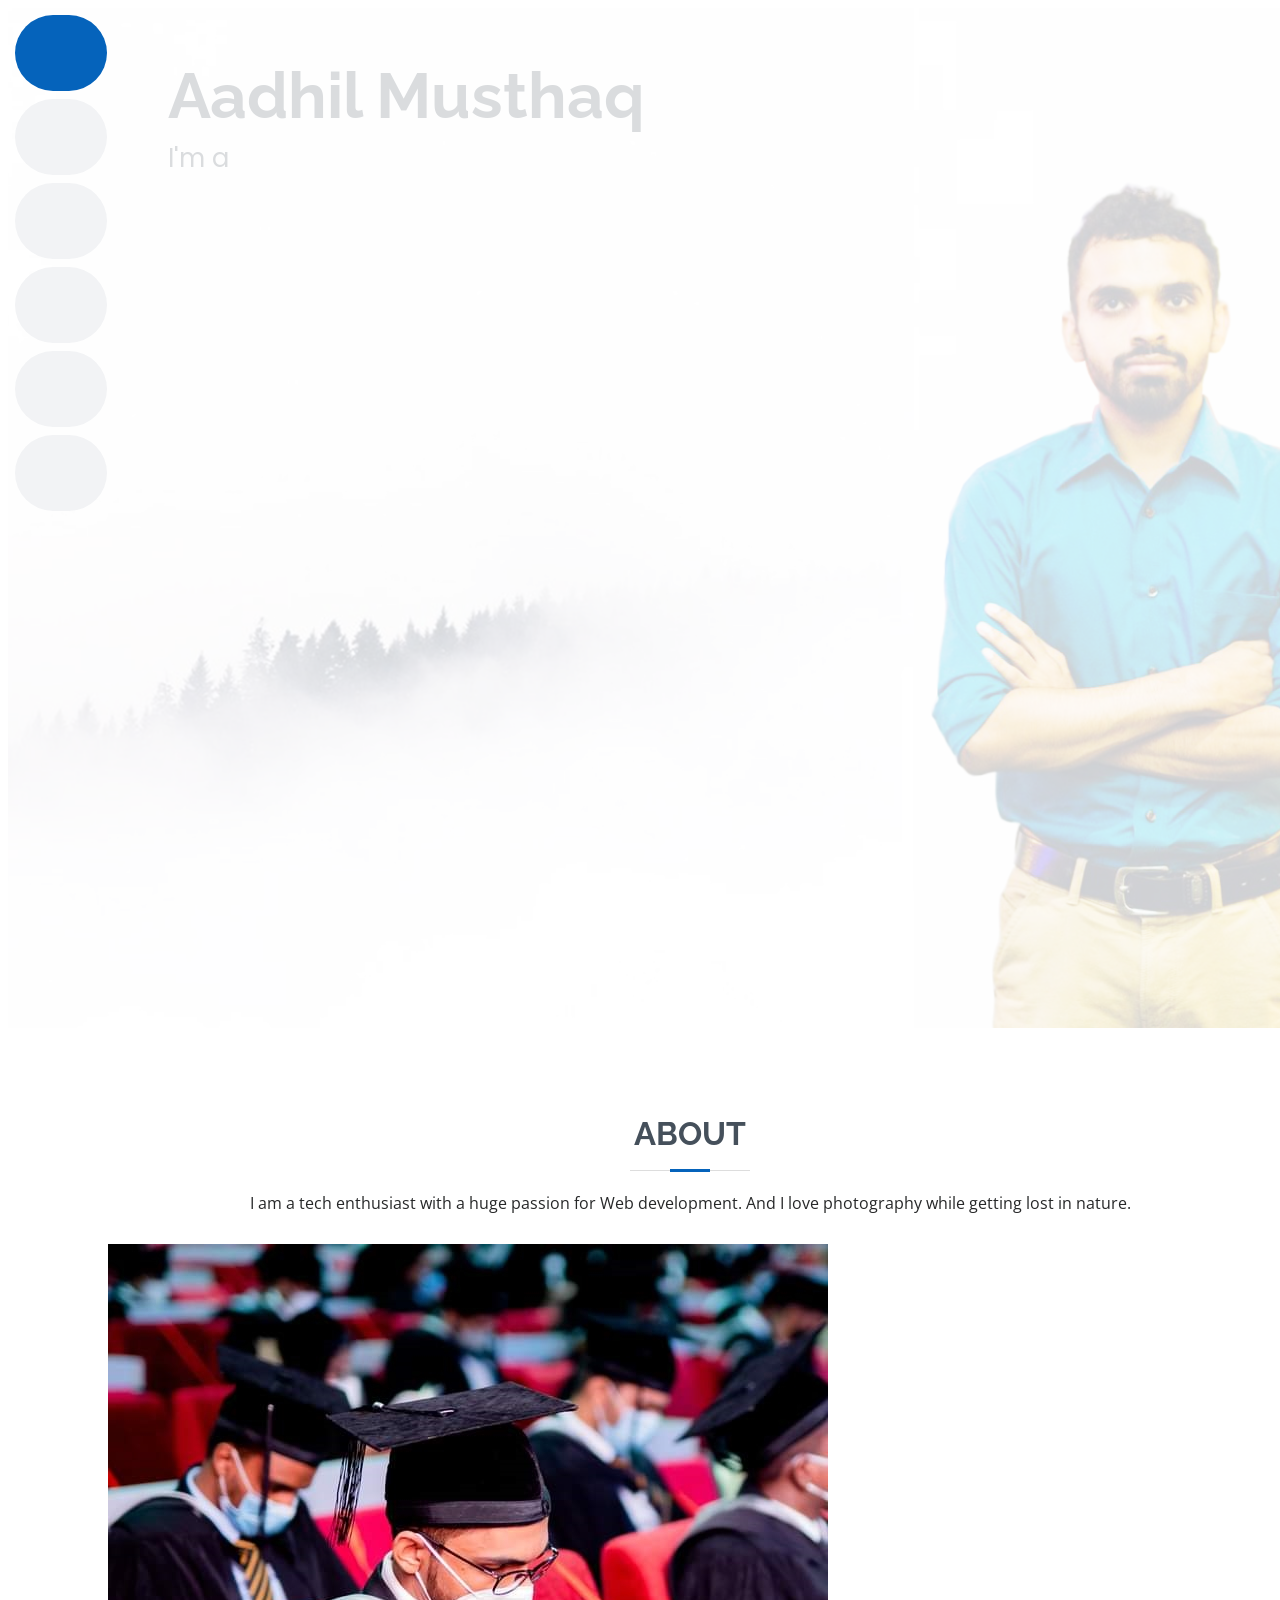
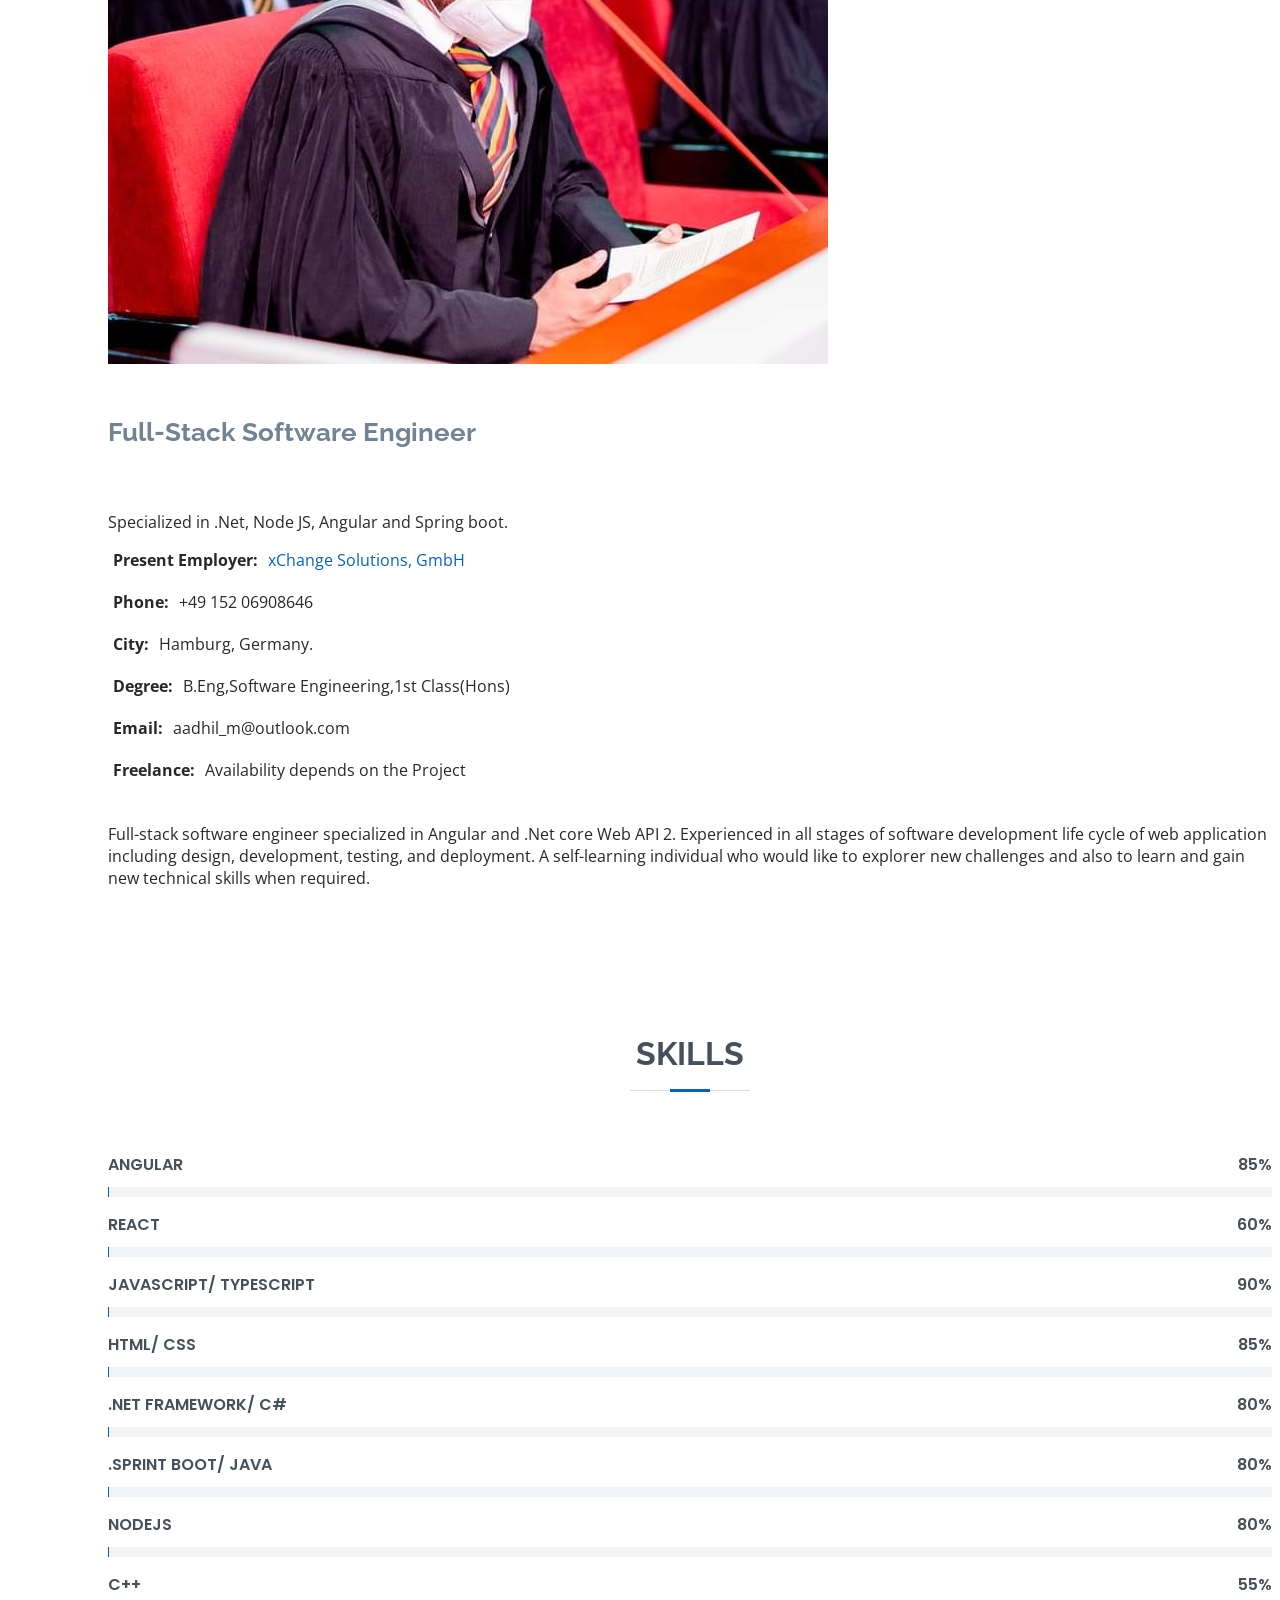
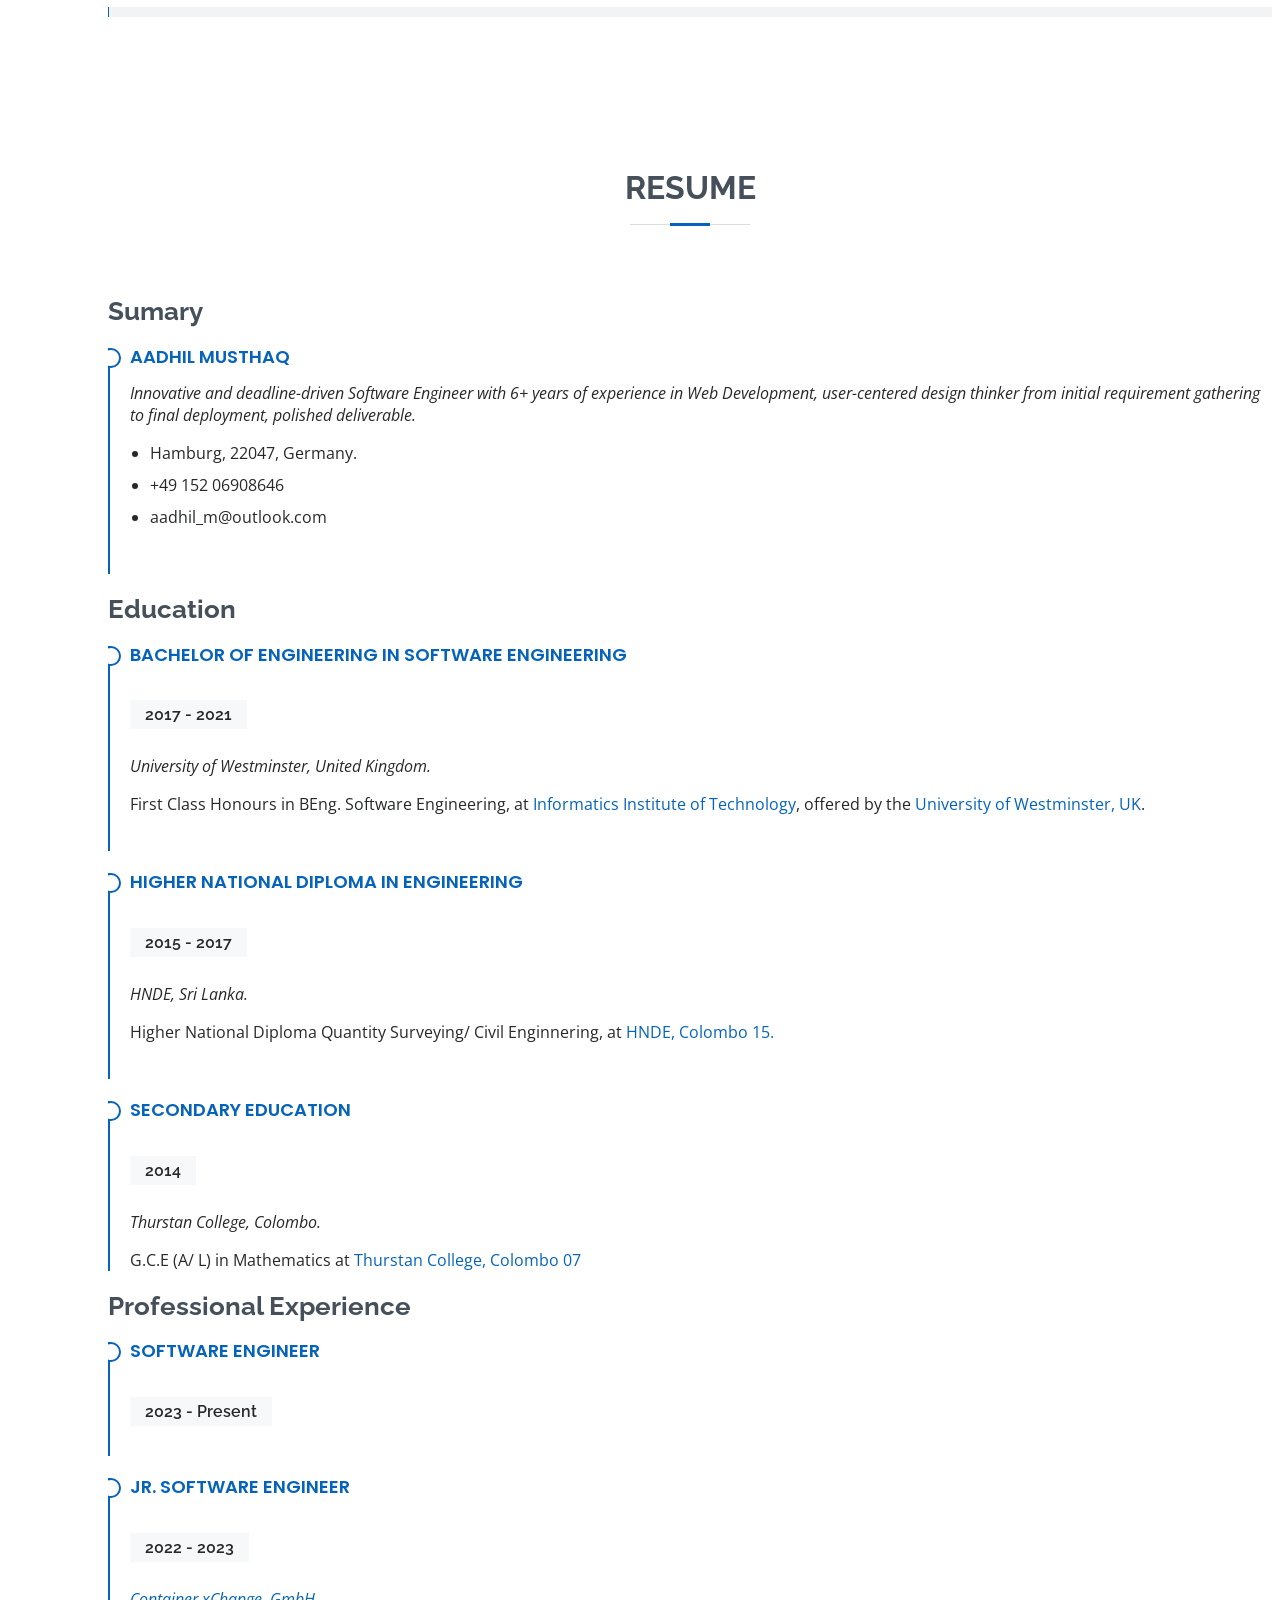
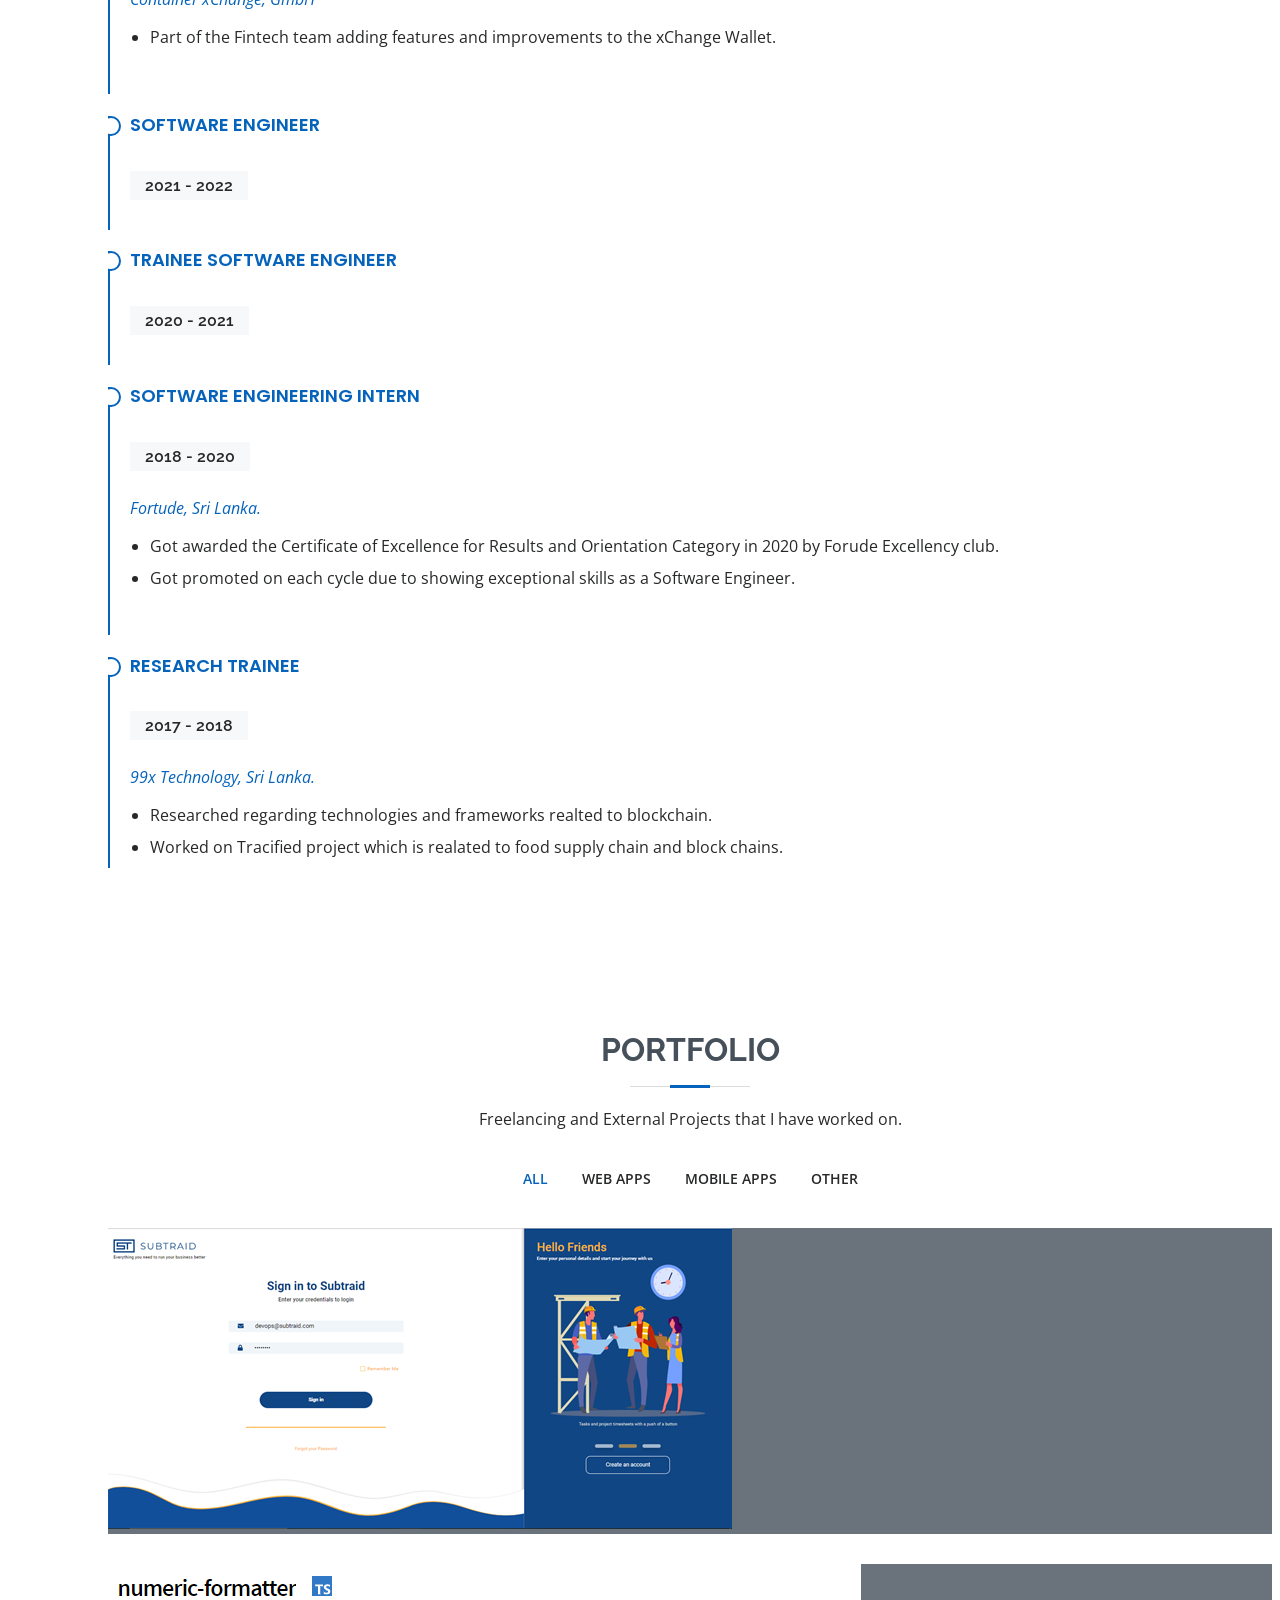
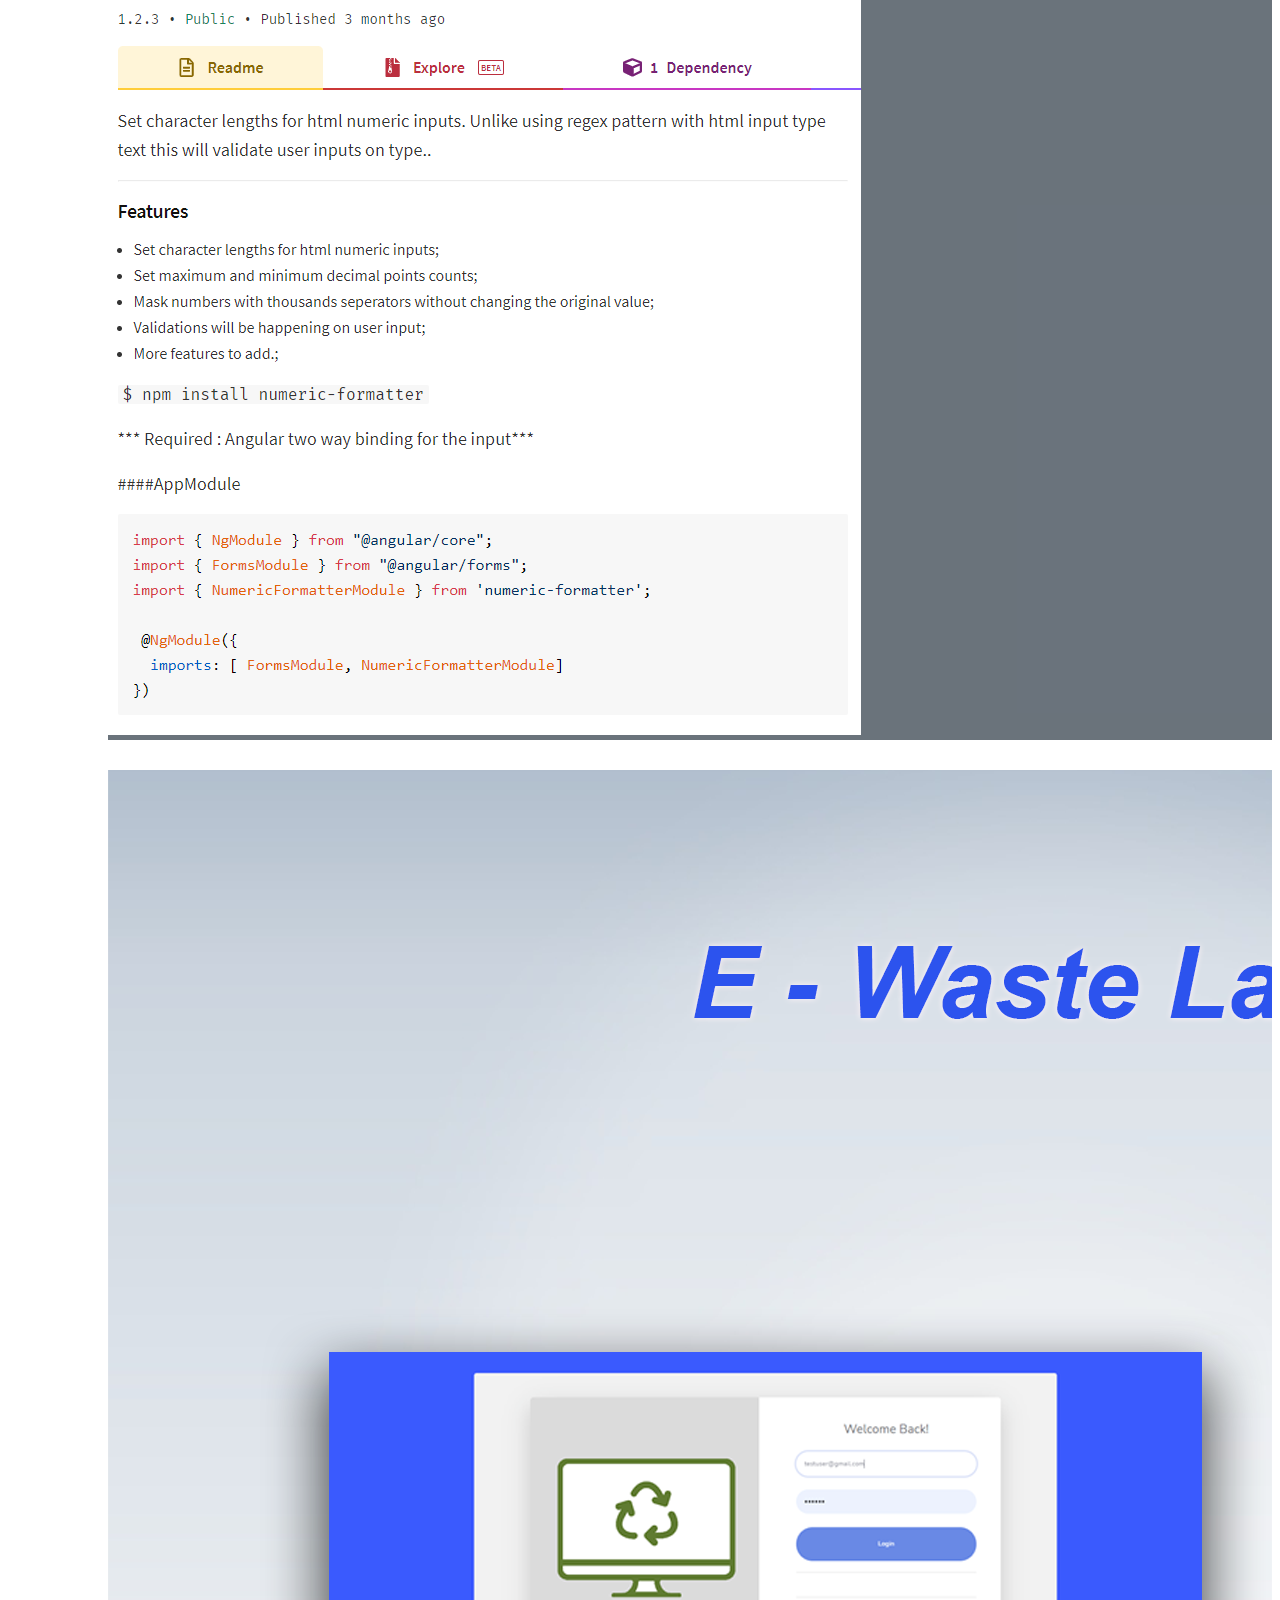
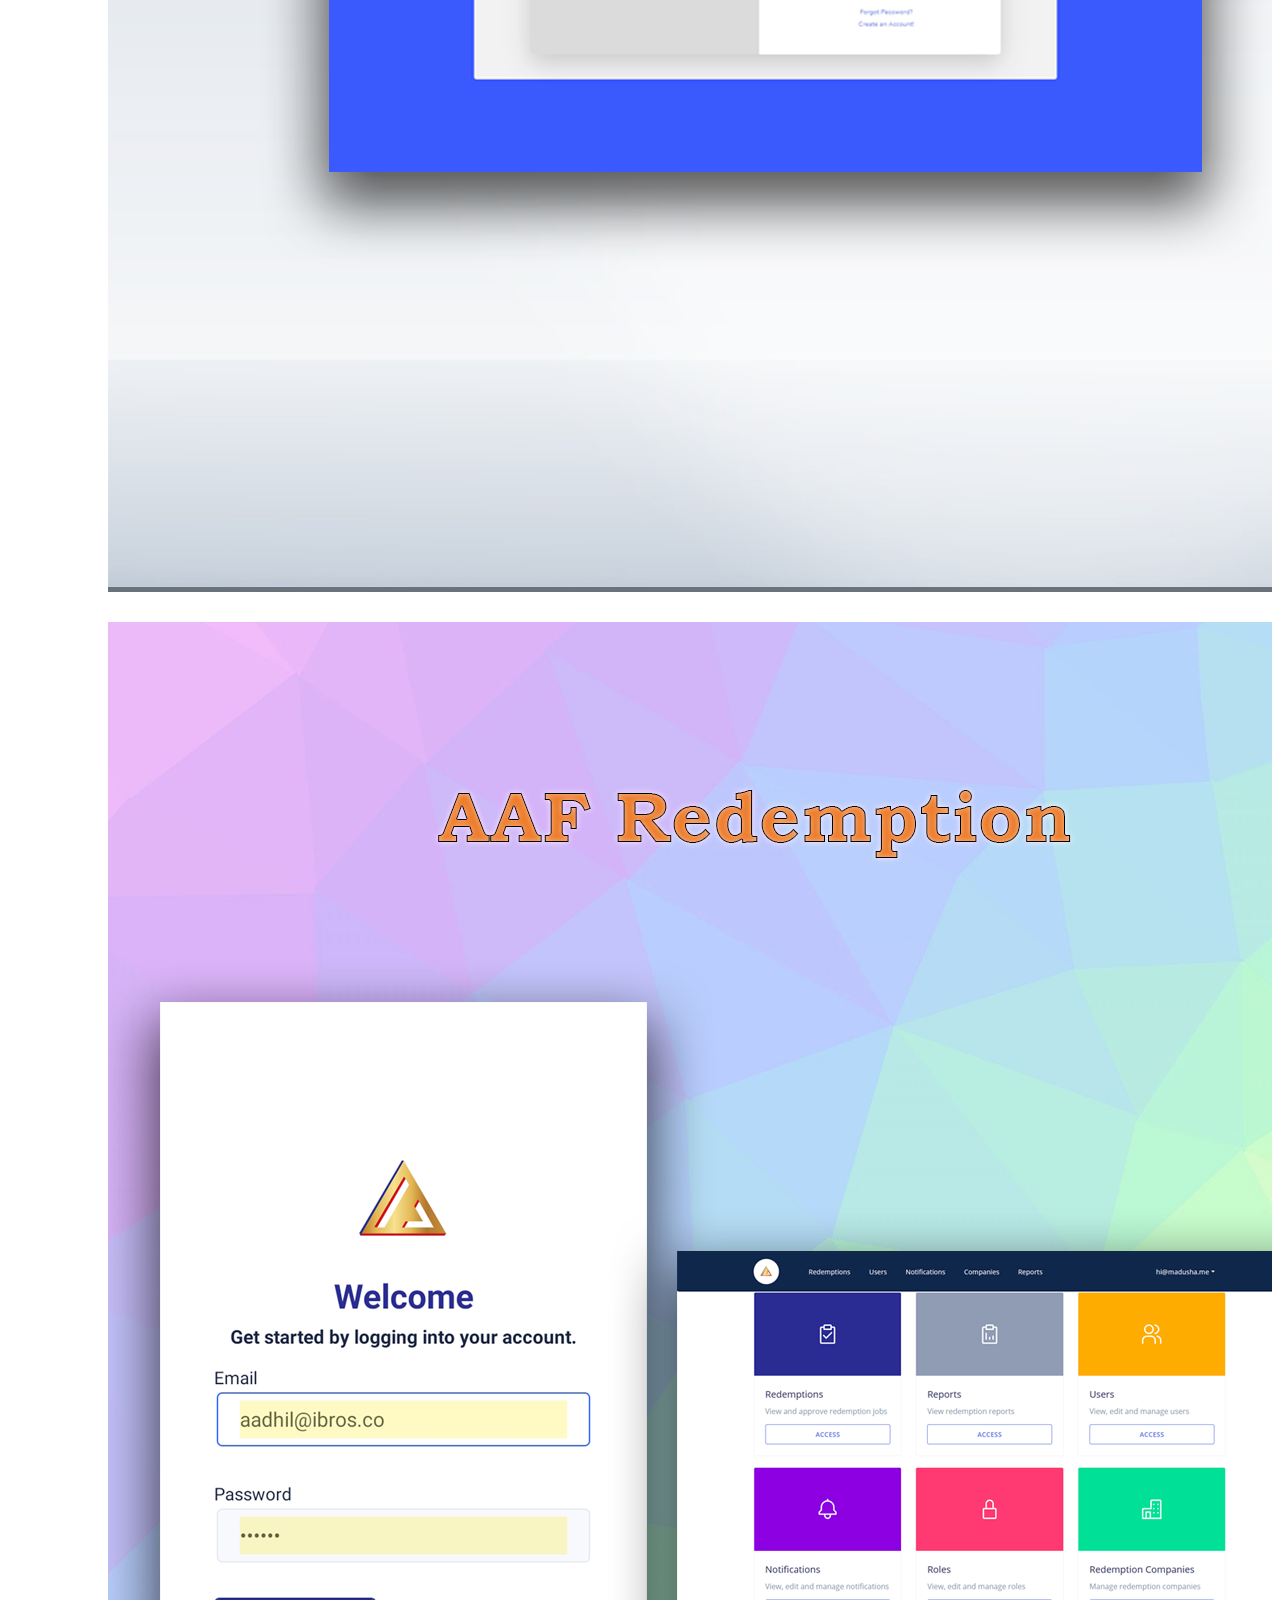
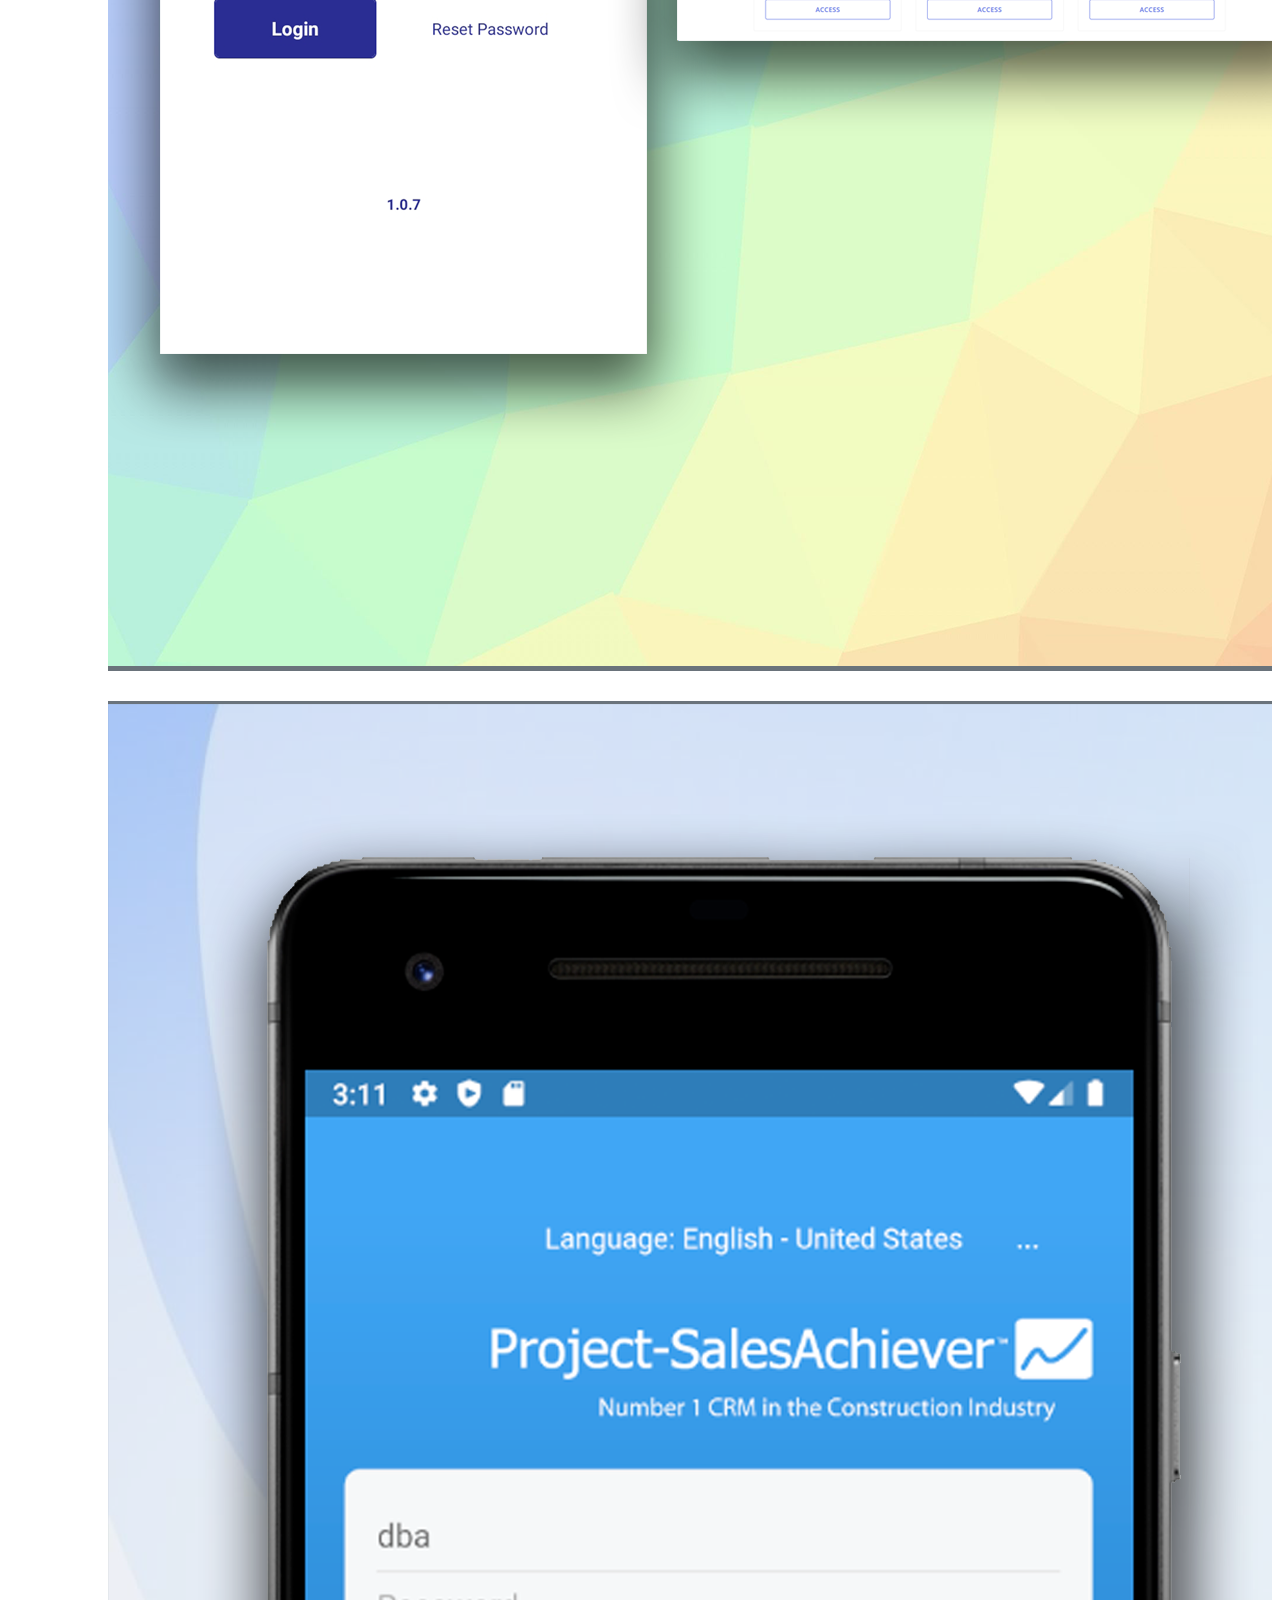
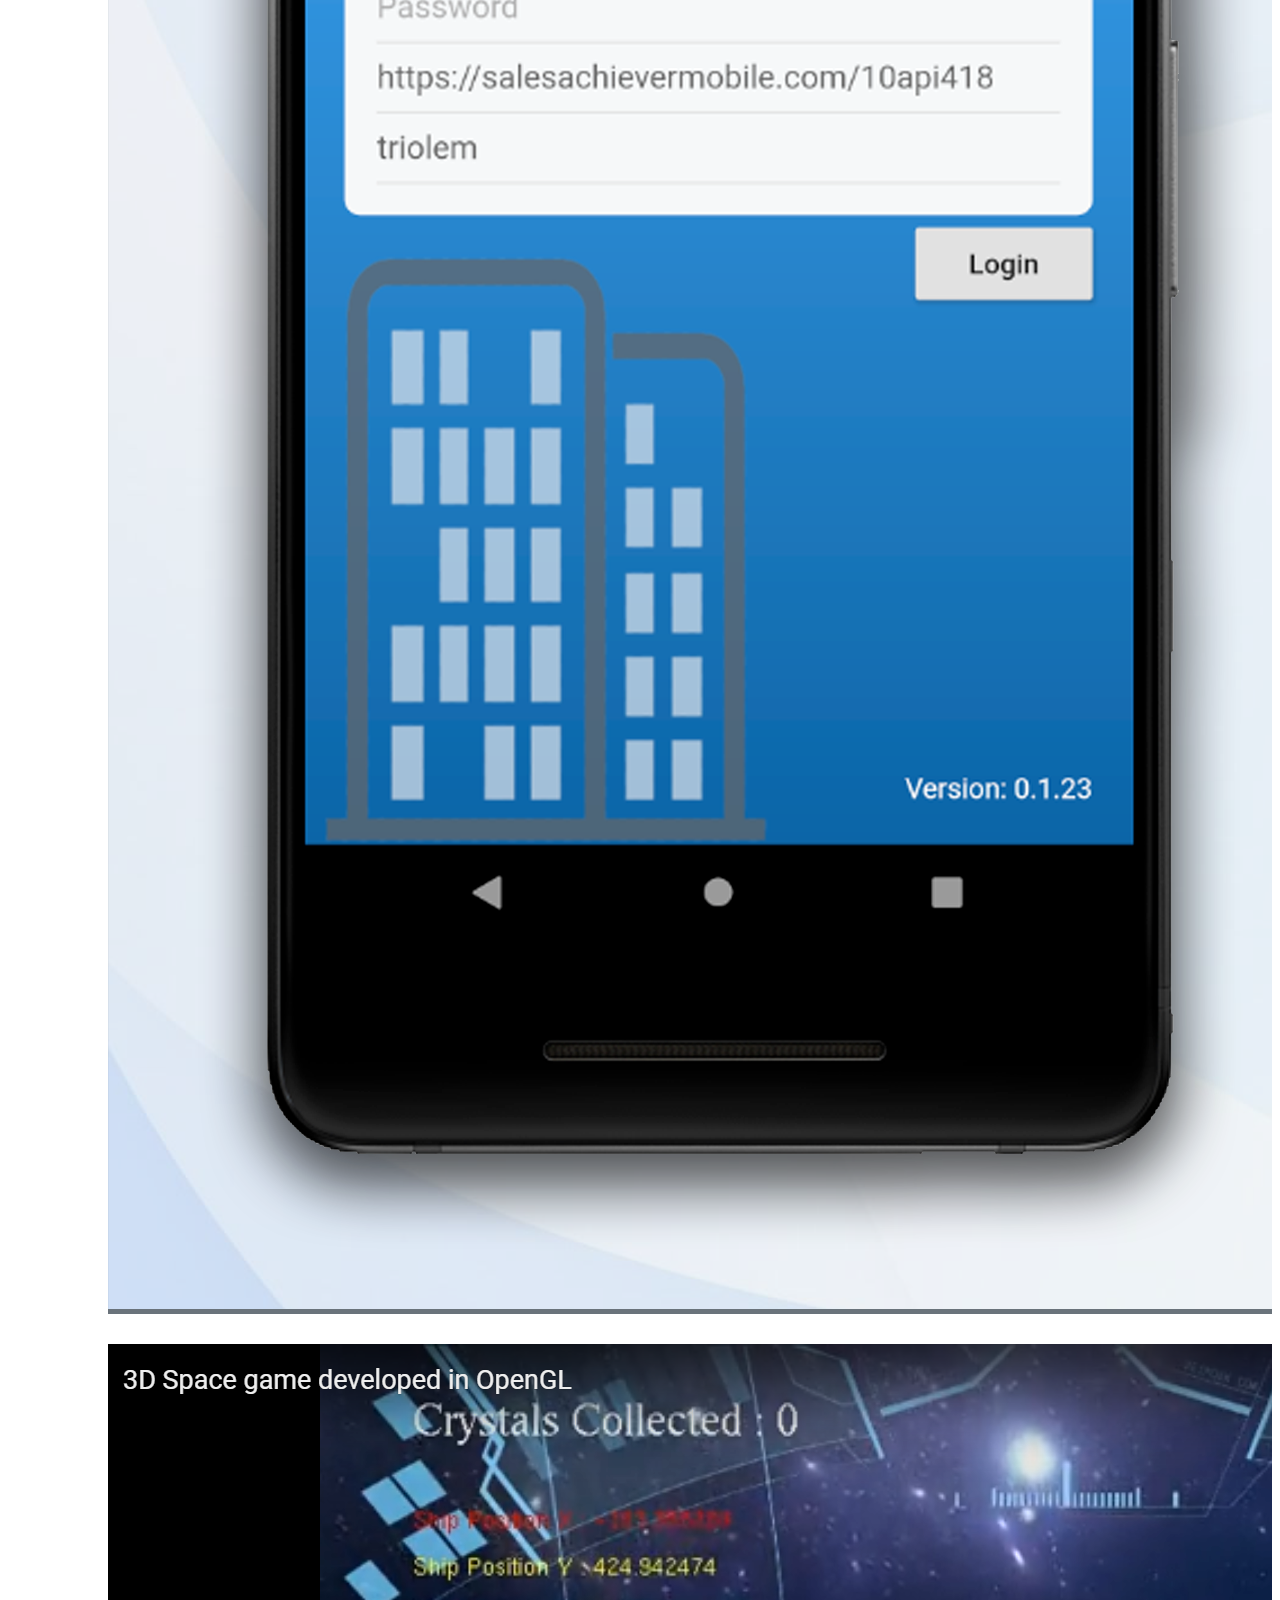
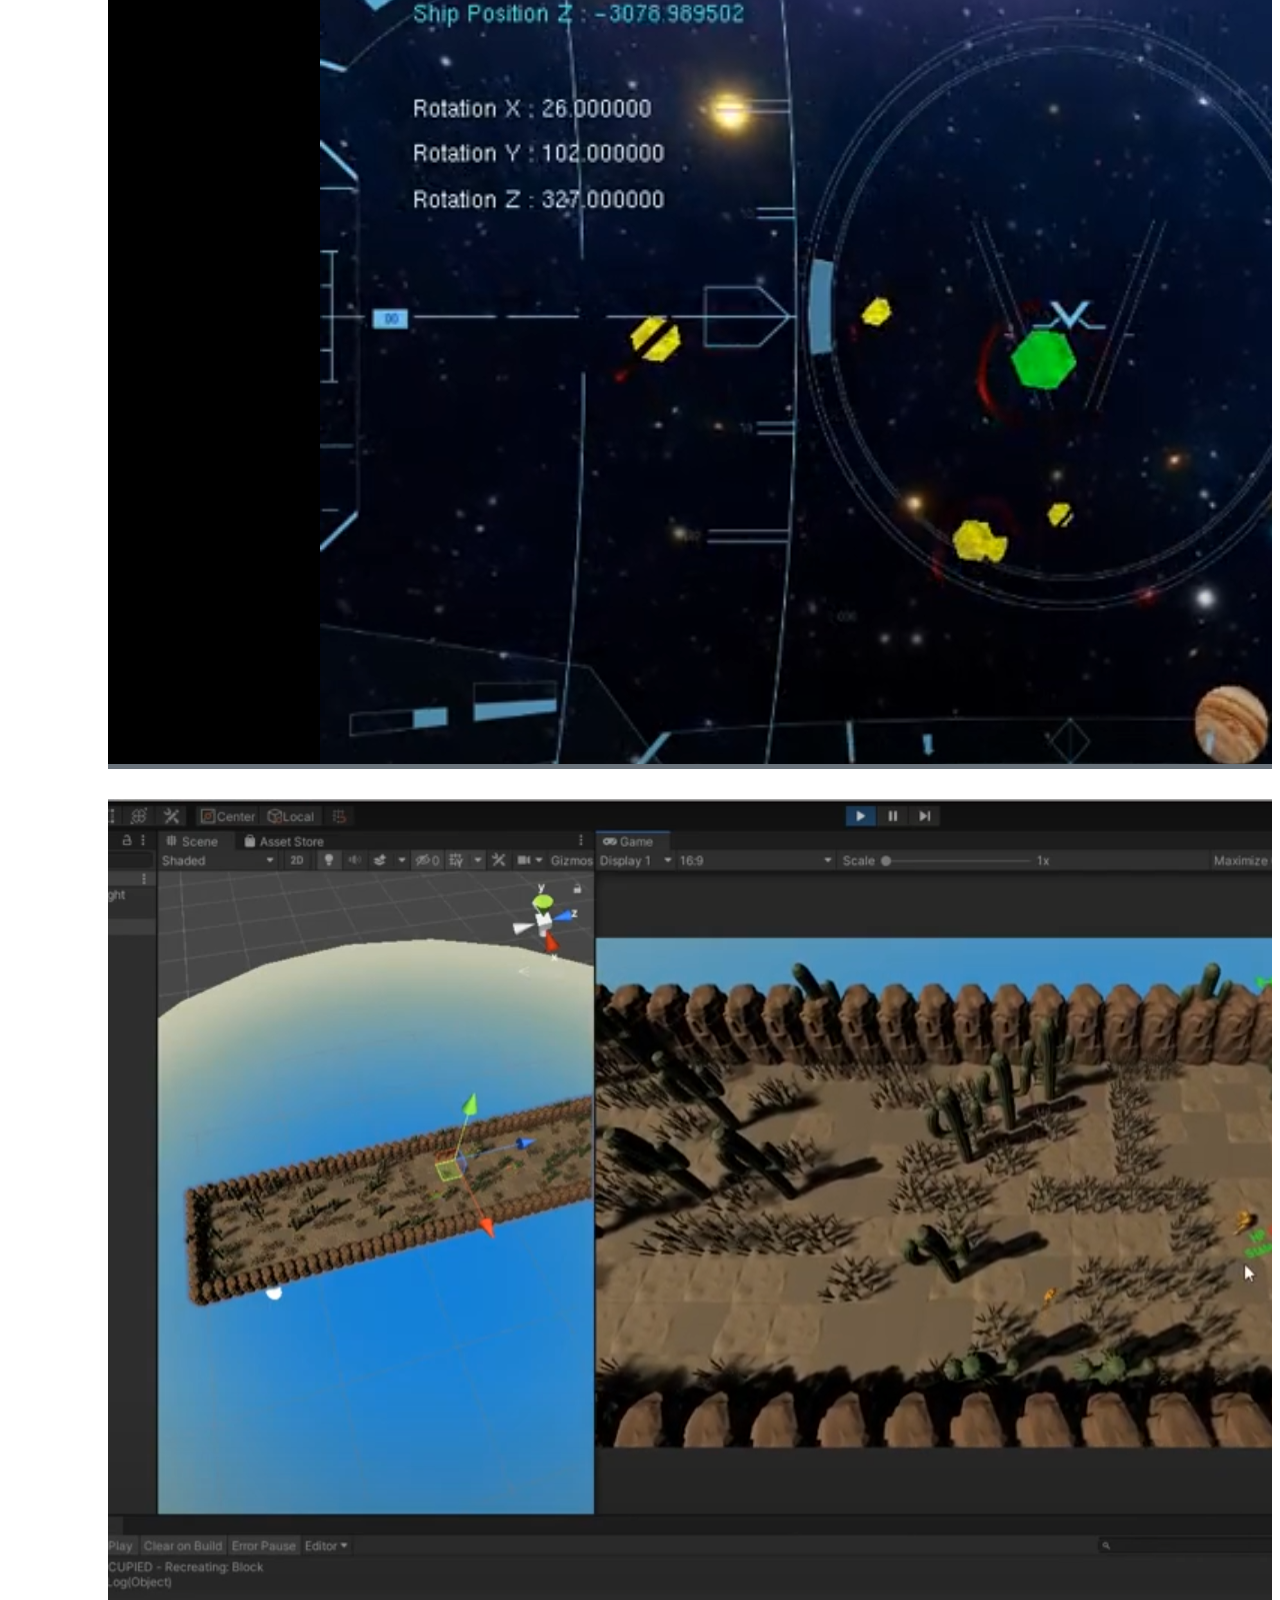
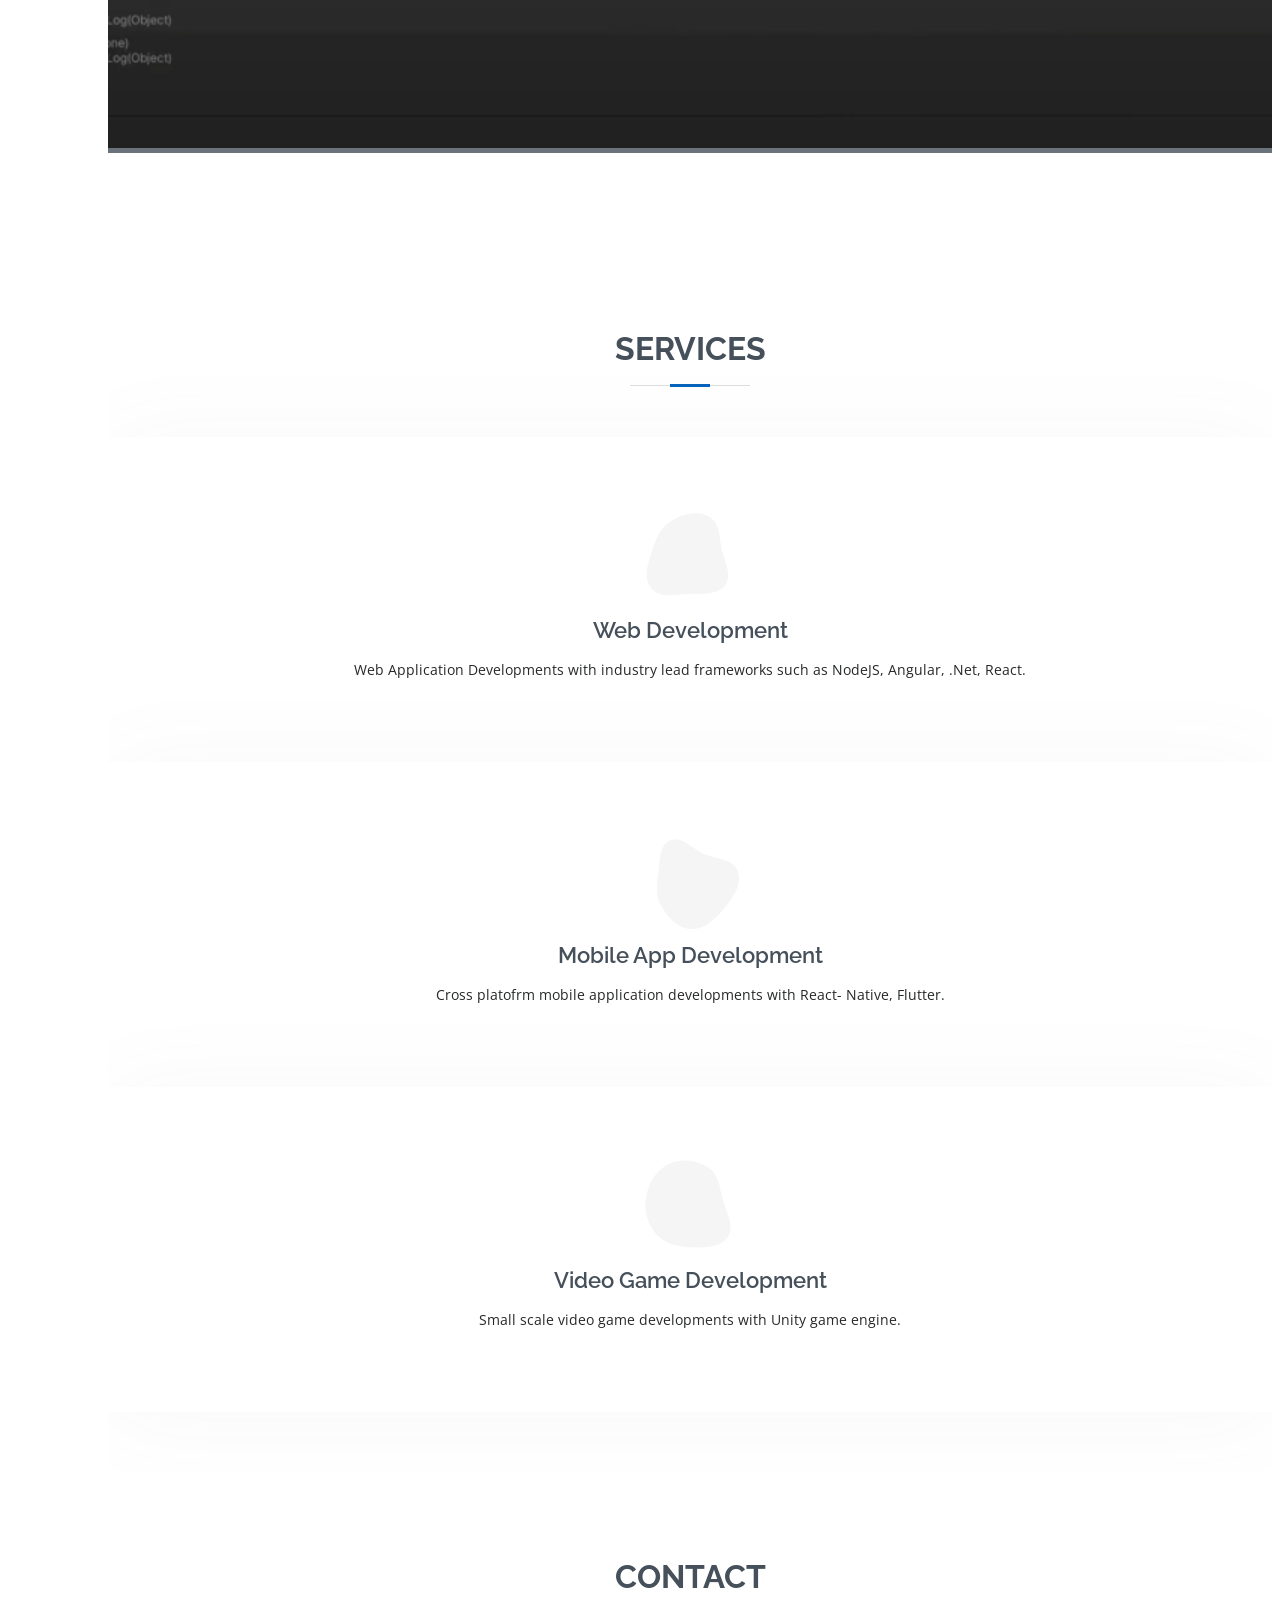
==== index.html @ e3fe2008 "update index" ====
<!DOCTYPE html>
<html lang="en">

<head>
  <meta charset="utf-8">
  <meta content="width=device-width, initial-scale=1.0" name="viewport">
  <meta content="Quality is not an act it's a habit." name="description">
  <meta content="aadhil" name="keywords">
  <meta content="musthaq" name="keywords">
  <meta content="full stack software engineer" name="keywords">

  <title>Aadhil Musthaq</title>


  <!-- Favicons -->
  <link href="assets/img/favicon.png" rel="icon">
  <link href="assets/img/apple-touch-icon.png" rel="apple-touch-icon">

  <!-- Google Fonts -->
  <link
    href="https://fonts.googleapis.com/css?family=Open+Sans:300,300i,400,400i,600,600i,700,700i|Raleway:300,300i,400,400i,500,500i,600,600i,700,700i|Poppins:300,300i,400,400i,500,500i,600,600i,700,700i"
    rel="stylesheet">

  <!-- Vendor CSS Files -->
  <link href="assets/vendor/aos/aos.css" rel="stylesheet">
  <link href="assets/vendor/bootstrap/css/bootstrap.min.css" rel="stylesheet">
  <link href="assets/vendor/bootstrap-icons/bootstrap-icons.css" rel="stylesheet">
  <link href="assets/vendor/boxicons/css/boxicons.min.css" rel="stylesheet">
  <link href="assets/vendor/glightbox/css/glightbox.min.css" rel="stylesheet">
  <link href="assets/vendor/swiper/swiper-bundle.min.css" rel="stylesheet">
  
  <!-- Template Main CSS File -->
  <link href="assets/css/style.css" rel="stylesheet">

</head>

<body>

  <!-- ======= Mobile nav toggle button = ====== -->
  <!-- <button type="button" class="mobile-nav-toggle d-xl-none"><i class="bi bi-list mobile-nav-toggle"></i></button> -->
  <i class="bi bi-list mobile-nav-toggle d-xl-none"></i>
  <!-- ======= Header ======= -->
  <header id="header" class="d-flex flex-column justify-content-center">

    <nav id="navbar" class="navbar nav-menu">
      <ul>
        <li><a href="#hero" class="nav-link scrollto active"><i class="bx bx-home"></i> <span>Home</span></a></li>
        <li><a href="#about" class="nav-link scrollto"><i class="bx bx-user"></i> <span>About</span></a></li>
        <li><a href="#resume" class="nav-link scrollto"><i class="bx bx-file-blank"></i> <span>Resume</span></a></li>
        <li><a href="#portfolio" class="nav-link scrollto"><i class="bx bx-book-content"></i> <span>Portfolio</span></a>
        </li>
        <li><a href="#services" class="nav-link scrollto"><i class="bx bx-server"></i> <span>Services</span></a></li>
        <li><a href="#contact" class="nav-link scrollto"><i class="bx bx-envelope"></i> <span>Contact</span></a></li>
      </ul>
    </nav><!-- .nav-menu -->

  </header><!-- End Header -->

  <!-- ======= Hero Section ======= -->
  <section id="hero" class="d-flex flex-column justify-content-center">
    <div class="container" data-aos="zoom-in" data-aos-delay="100">
      <h1>Aadhil Musthaq</h1>
      <p>I'm a <span class="typed" data-typed-items="Designer, Developer, Freelancer, Photographer"></span></p>
      <div class="social-linkss">
        <a href="https://www.linkedin.com/in/musthaqaadhil/" class="linkedin" target="_blank"><i
            class="bx bxl-linkedin"></i></a>
        <a href="https://www.instagram.com/m2aadhil/" class="instagram" target="_blank"><i
            class="bx bxl-instagram"></i></a>
        <a href="https://twitter.com/m2aadhil" class="twitter" target="_blank"><i class="bx bxl-twitter"></i></a>
        <a href="https://www.facebook.com/m2aadhil/" class="facebook" target="_blank"><i
            class="bx bxl-facebook"></i></a>
        <a href="https://github.com/m2aadhil" class="twitch" target="_blank"><i class="bx bxl-github"></i></a>
        <!-- <a href="#" class="google-plus"><i class="bx bxl-skype" target="_blank"></i></a> -->
      </div>
    </div>
  </section><!-- End Hero -->

  <main id="main">

    <!-- ======= About Section ======= -->
    <section id="about" class="about">
      <div class="container" data-aos="fade-up">

        <div class="section-title">
          <h2>About</h2>
          <p>I am a tech enthusiast with a huge passion for Web development. And I love photography while getting lost
            in nature. </p>
            <!-- Also, I play <a href="https://steamcommunity.com/id/m2aadhil/" target="_blank">video games</a>
            whenever I got free time. -->
        </div>

        <div class="row">
          <div class="col-lg-4">
            <img src="assets/img/profile-img.jpg" class="img-fluid" alt="Profile Image">
          </div>
          <div class="col-lg-8 pt-4 pt-lg-0 content">
            <br>
            <h3>Full-Stack Software Engineer</h3>
            <br>
            <p class="fst-italic">
              Specialized in .Net, Node JS, Angular and Spring boot.
            </p>
            <div class="row">
              <div class="col-lg-6">
                <ul>
                  <!-- <li><i class="bi bi-chevron-right"></i> <strong>Birthday:</strong> <span>6 September 1995</span></li> -->
                  <li><i class="bi bi-chevron-right"></i> <strong>Present Employer:</strong> <span><a href="https://www.container-xchange.com/about-us/" target="_blank">xChange Solutions, GmbH</a></span></li>
                  <li><i class="bi bi-chevron-right"></i> <strong>Phone:</strong><span>
                     +49 152 06908646
                    </span></li>
                  <li><i class="bi bi-chevron-right"></i> <strong>City:</strong> 
                    <span>Hamburg, Germany.</span>
                  </li>
                </ul>
              </div>
              <div class="col-lg-6">
                <ul>
                  <!-- <li><i class="bi bi-chevron-right"></i> <strong>Age:</strong> <span>26</span></li> -->
                  <li><i class="bi bi-chevron-right"></i> <strong>Degree:</strong> <span>B.Eng,Software Engineering,1st
                      Class(Hons)</span></li>
                  <li><i class="bi bi-chevron-right"></i> <strong>Email:</strong> <span>aadhil_m@outlook.com</span></li>
                  <li><i class="bi bi-chevron-right"></i> <strong>Freelance:</strong> <span>Availability depends on the
                      Project</span></li>
                </ul>
              </div>
            </div>
            <p>
              <br>
              Full-stack software engineer specialized in Angular and .Net core Web API 2. Experienced in all stages of
              software development life cycle of web application including design, development, testing, and deployment.
              A self-learning individual who would like to explorer new challenges and also to learn and gain new
              technical skills when required.
            </p>
          </div>
        </div>

      </div>
    </section><!-- End About Section -->

    <!-- ======= Facts Section ======= -->
    <!-- <section id="facts" class="facts">
      <div class="container" data-aos="fade-up">

        <div class="section-title">
          <h2>Facts</h2>
          <p>Magnam dolores commodi suscipit. Necessitatibus eius consequatur ex aliquid fuga eum quidem. Sit sint consectetur velit. Quisquam quos quisquam cupiditate. Et nemo qui impedit suscipit alias ea. Quia fugiat sit in iste officiis commodi quidem hic quas.</p>
        </div>

        <div class="row">

          <div class="col-lg-4 col-md-6">
            <div class="count-box">
              <i class="bi bi-emoji-smile"></i>
              <span data-purecounter-start="0" data-purecounter-end="8" data-purecounter-duration="1"
                class="purecounter"></span>
              <p>Happy Clients</p>
            </div>
          </div>

          <div class="col-lg-4 col-md-6 mt-5 mt-md-0">
            <div class="count-box">
              <i class="bi bi-journal-richtext"></i>
              <span data-purecounter-start="0" data-purecounter-end="31" data-purecounter-duration="1"
                class="purecounter"></span>
              <p>Projects</p>
            </div>
          </div>

          <div class="col-lg-4 col-md-6 mt-5 mt-lg-0">
            <div class="count-box">
              <i class="bi bi-headset"></i>
              <span data-purecounter-start="0" data-purecounter-end="1000" data-purecounter-duration="1"
                class="purecounter"></span>
              <p>Hours Of Support</p>
            </div>
          </div>

          <div class="col-lg-3 col-md-6 mt-5 mt-lg-0">
            <div class="count-box">
              <i class="bi bi-award"></i>
              <span data-purecounter-start="0" data-purecounter-end="25" data-purecounter-duration="1" class="purecounter"></span>
              <p>Awards</p>
            </div>
          </div>

        </div>

      </div>
    </section> -->
    <!-- End Facts Section -->

    <!-- ======= Skills Section ======= -->
    <section id="skills" class="skills section-bg">
      <div class="container" data-aos="fade-up">

        <div class="section-title">
          <h2>Skills</h2>
          <!-- <p>Magnam dolores commodi suscipit. Necessitatibus eius consequatur ex aliquid fuga eum quidem. Sit sint consectetur velit. Quisquam quos quisquam cupiditate. Et nemo qui impedit suscipit alias ea. Quia fugiat sit in iste officiis commodi quidem hic quas.</p> -->
        </div>

        <div class="row skills-content">

          <div class="col-lg-6">

            <div class="progress">
              <span class="skill">Angular <i class="val">85%</i></span>
              <div class="progress-bar-wrap">
                <div class="progress-bar" role="progressbar" aria-valuenow="80" aria-valuemin="0" aria-valuemax="100">
                </div>
              </div>
            </div>

            <div class="progress">
              <span class="skill">React <i class="val">60%</i></span>
              <div class="progress-bar-wrap">
                <div class="progress-bar" role="progressbar" aria-valuenow="70" aria-valuemin="0" aria-valuemax="100">
                </div>
              </div>
            </div>

            <div class="progress">
              <span class="skill">JavaScript/ Typescript <i class="val">90%</i></span>
              <div class="progress-bar-wrap">
                <div class="progress-bar" role="progressbar" aria-valuenow="90" aria-valuemin="0" aria-valuemax="100">
                </div>
              </div>
            </div>

            <div class="progress">
              <span class="skill">HTML/ CSS <i class="val">85%</i></span>
              <div class="progress-bar-wrap">
                <div class="progress-bar" role="progressbar" aria-valuenow="85" aria-valuemin="0" aria-valuemax="100">
                </div>
              </div>
            </div>
          </div>

          <div class="col-lg-6">

            <div class="progress">
              <span class="skill">.Net Framework/ C#<i class="val">80%</i></span>
              <div class="progress-bar-wrap">
                <div class="progress-bar" role="progressbar" aria-valuenow="80" aria-valuemin="0" aria-valuemax="100">
                </div>
              </div>
            </div>

            <div class="progress">
              <span class="skill">.Sprint boot/ Java<i class="val">80%</i></span>
              <div class="progress-bar-wrap">
                <div class="progress-bar" role="progressbar" aria-valuenow="80" aria-valuemin="0" aria-valuemax="100">
                </div>
              </div>
            </div>

            <div class="progress">
              <span class="skill">NodeJS<i class="val">80%</i></span>
              <div class="progress-bar-wrap">
                <div class="progress-bar" role="progressbar" aria-valuenow="75" aria-valuemin="0" aria-valuemax="100">
                </div>
              </div>
            </div>

            <div class="progress">
              <span class="skill">C++ <i class="val">55%</i></span>
              <div class="progress-bar-wrap">
                <div class="progress-bar" role="progressbar" aria-valuenow="55" aria-valuemin="0" aria-valuemax="100">
                </div>
              </div>
            </div>
          </div>

        </div>

      </div>
    </section><!-- End Skills Section -->

    <!-- ======= Resume Section ======= -->
    <section id="resume" class="resume">
      <div class="container" data-aos="fade-up">

        <div class="section-title">
          <h2>Resume</h2>
          <!-- <p>Magnam dolores commodi suscipit. Necessitatibus eius consequatur ex aliquid fuga eum quidem. Sit sint consectetur velit. Quisquam quos quisquam cupiditate. Et nemo qui impedit suscipit alias ea. Quia fugiat sit in iste officiis commodi quidem hic quas.</p> -->
        </div>

        <div class="row">
          <div class="col-lg-6">
            <h3 class="resume-title">Sumary</h3>
            <div class="resume-item pb-0">
              <h4>Aadhil Musthaq</h4>
              <p><em>Innovative and deadline-driven Software Engineer with 6+ years of experience in Web Development,
                  user-centered design thinker from initial requirement gathering to final deployment, polished
                  deliverable.</em></p>
              <ul>
                <li>Hamburg, 22047, Germany.</li>
                <li>+49 152 06908646</li>
                <li>aadhil_m@outlook.com</li>
              </ul>
            </div>

            <h3 class="resume-title">Education</h3>
            <div class="resume-item">
              <h4>Bachelor of Engineering in Software Engineering</h4>
              <h5>2017 - 2021</h5>
              <p><em>University of Westminster, United Kingdom.</em></p>
              <p>First Class Honours in BEng. Software Engineering, at <a href="https://www.iit.ac.lk/" target="_blank">Informatics Institute of Technology</a>, offered by
                the <a href="http://westminster.ac.uk/" target="_blank">University of Westminster, UK</a>.</p>
            </div>
            <div class="resume-item">
              <h4>Higher National Diploma in Engineering</h4>
              <h5>2015 - 2017</h5>
              <p><em>HNDE, Sri Lanka.</em></p>
              <p>Higher National Diploma Quantity Surveying/ Civil Enginnering, at <a href="https://hnde.lk/" target="_blank">HNDE, Colombo 15.</a></p>
            </div>
            <div class="resume-item">
              <h4>Secondary Education</h4>
              <h5>2014</h5>
              <p><em>Thurstan College, Colombo.</em></p>
              <p>G.C.E (A/ L) in Mathematics at <a href="https://www.thurstancollege.com/" target="_blank">Thurstan College, Colombo 07</a></p>
            </div>
          </div>
          <div class="col-lg-6">
            <h3 class="resume-title">Professional Experience</h3>
            <div class="resume-item">
              <h4>Software Engineer</h4>
              <h5>2023 - Present</h5>
            </div>
            <div class="resume-item">
              <h4>Jr. Software Engineer</h4>
              <h5>2022 - 2023</h5>
              <p><em><a href="https://www.linkedin.com/company/container-xchange/" target="_blank">Container xChange, GmbH</a></em></p>
              <ul>
                <li>Part of the Fintech team adding features and improvements to the xChange Wallet.</li>
              </ul>
            </div>
            <div class="resume-item">
              <h4>Software Engineer</h4>
              <h5>2021 - 2022</h5>
            </div>
            <div class="resume-item">
              <h4>Trainee Software Engineer</h4>
              <h5>2020 - 2021</h5>
            </div>
            <div class="resume-item">
              <h4>Software Engineering Intern</h4>
              <h5>2018 - 2020</h5>
              <p><em><a href="https://www.linkedin.com/company/fortude/" target="_blank">Fortude, Sri Lanka.</a></em></p>
              <ul>
                <li>Got awarded the Certificate of Excellence for Results and Orientation Category in 2020 by Forude
                  Excellency club.</li>
                <li>Got promoted on each cycle due to showing exceptional skills as a Software Engineer.</li>
              </ul>
            </div>
            <div class="resume-item">
              <h4>Research Trainee</h4>
              <h5>2017 - 2018</h5>
              <p><em><a href="https://www.linkedin.com/company/99xio/" target="_blank">99x Technology, Sri Lanka.</a></em></p>
              <ul>
                <li>Researched regarding technologies and frameworks realted to blockchain.</li>
                <li>Worked on Tracified project which is realated to food supply chain and block chains.</li>
              </ul>
            </div>
          </div>
        </div>

      </div>
    </section><!-- End Resume Section -->

    <!-- ======= Portfolio Section ======= -->
    <section id="portfolio" class="portfolio section-bg">
      <div class="container" data-aos="fade-up">

        <div class="section-title">
          <h2>Portfolio</h2>
          <p>Freelancing and External Projects that I have worked on.</p>
        </div>

        <div class="row">
          <div class="col-lg-12 d-flex justify-content-center" data-aos="fade-up" data-aos-delay="100">
            <ul id="portfolio-flters">
              <li data-filter="*" class="filter-active">All</li>
              <li data-filter=".filter-app">Web Apps</li>
              <li data-filter=".filter-card">Mobile Apps</li>
              <li data-filter=".filter-web">Other</li>
            </ul>
          </div>
        </div>

        <div class="row portfolio-container" data-aos="fade-up" data-aos-delay="200">

          <div class="col-lg-4 col-md-6 portfolio-item filter-app">
             <div class="portfolio-wrap">
              <img src="assets/img/portfolio/subtraid.png" class="img-fluid" alt="">
              <div class="portfolio-info">
                <h4>SUBTRAID</h4>
                <!-- <p>Productivity software built for the construction industry.</p> -->
                <div class="portfolio-links">
                  <!-- <a href="assets/img/portfolio/subtraid.png" data-gallery="portfolioGallery" class="portfolio-lightbox" title="Productivity software built for the construction industry."><i class="bx bx-plus"></i></a> -->
                  <a href="protofolio-details\portfolio-details-1.html" class="portfolio-details-lightbox" data-glightbox="type: external" title="SUBTRAID"><i class="bx bx-link"></i></a>
                </div>
              </div>
            </div>
          </div>

          <div class="col-lg-4 col-md-6 portfolio-item filter-web">
            <div class="portfolio-wrap">
              <img src="assets/img/portfolio/numeric-formatter.png" class="img-fluid" alt="">
              <div class="portfolio-info">
                <h4>numeric-formatter</h4>
                <!-- <p>Web</p> -->
                <div class="portfolio-links">
                  <!-- <a href="assets/img/portfolio/numeric-formatter.png" data-gallery="portfolioGallery" class="portfolio-lightbox" title="Web 3"><i class="bx bx-plus"></i></a> -->
                  <a href="protofolio-details\portfolio-details-3.html" class="portfolio-details-lightbox" data-glightbox="type: external" title="numeric-formatter"><i class="bx bx-link"></i></a>
                </div>
              </div>
            </div>
          </div>

          <div class="col-lg-4 col-md-6 portfolio-item filter-app">
            <div class="portfolio-wrap">
              <img src="assets/img/portfolio/ewastelanka.png" class="img-fluid" alt="">
              <div class="portfolio-info">
                <h4>E - Waste Lanka</h4>
                <!-- <p>App</p> -->
                <div class="portfolio-links">
                  <!-- <a href="assets/img/portfolio/ewastelanka.png" data-gallery="portfolioGallery" class="portfolio-lightbox" title="E- Waste Management System"><i class="bx bx-plus"></i></a> -->
                  <a href="protofolio-details\portfolio-details-2.html" class="portfolio-details-lightbox" data-glightbox="type: external" title="E - Waste Lanka"><i class="bx bx-link"></i></a>
                </div>
              </div>
            </div>
          </div>

          <div class="col-lg-4 col-md-6 portfolio-item filter-card">
            <div class="portfolio-wrap">
              <img src="assets/img/portfolio/asiassets.png" class="img-fluid" alt="">
              <div class="portfolio-info">
                <h4>Gold Loans/ AAF Redemption System</h4>
                <!-- <p>Asia Assets Finanace PLC</p> -->
                <div class="portfolio-links">
                  <!-- <a href="assets/img/portfolio/asiassets.png" data-gallery="portfolioGallery" class="portfolio-lightbox" title="Gold Loans Application - Asia Assets Finanace PLC"><i class="bx bx-plus"></i></a> -->
                  <a href="protofolio-details\portfolio-details-4.html" class="portfolio-details-lightbox" data-glightbox="type: external" title="Gold Loans/ AAF Redemption System"><i class="bx bx-link"></i></a>
                </div>
              </div>
            </div>
          </div>

          <div class="col-lg-4 col-md-6 portfolio-item filter-card">
            <div class="portfolio-wrap">
              <img src="assets/img/portfolio/salesachiever.png" class="img-fluid" alt="">
              <div class="portfolio-info">
                <h4>Sales Achiever Mobile</h4>
                <!-- <p>Triolem</p> -->
                <div class="portfolio-links">
                  <!-- <a href="assets/img/portfolio/salesachiever.png" data-gallery="portfolioGallery" class="portfolio-lightbox" title="Card 1"><i class="bx bx-plus"></i></a> -->
                  <a href="protofolio-details\portfolio-details-5.html" class="portfolio-details-lightbox" data-glightbox="type: external" title="Sales Achiever Mobile"><i class="bx bx-link"></i></a>
                </div>
              </div>
            </div>
          </div>

          <!-- <div class="col-lg-4 col-md-6 portfolio-item filter-app">
            <div class="portfolio-wrap">
              <img src="assets/img/portfolio/estateevaluator.png" class="img-fluid" alt="">
              <div class="portfolio-info">
                <h4>Estate Evaluator</h4>
                <p>App</p>
                <div class="portfolio-links">
                  <a href="assets/img/portfolio/estateevaluator.png" data-gallery="portfolioGallery" class="portfolio-lightbox" title="Land Evaluation System"><i class="bx bx-plus"></i></a>
                  <a href="portfolio-details.html" class="portfolio-details-lightbox" data-glightbox="type: external" title="Portfolio Details"><i class="bx bx-link"></i></a>
                </div>
              </div>
            </div>
          </div> -->

          <!-- <div class="col-lg-4 col-md-6 portfolio-item filter-web">
            <div class="portfolio-wrap">
              <img src="assets/img/portfolio/pocketme.png" class="img-fluid" alt="">
              <div class="portfolio-info">
                <h4>PocketME - Intelligent Web History Manager</h4>
                <p>Web</p>
                <div class="portfolio-links">
                  <a href="assets/img/portfolio/pocketme.png" data-gallery="portfolioGallery" class="portfolio-lightbox" title="Web 2"><i class="bx bx-plus"></i></a>
                  <a href="portfolio-details.html" class="portfolio-details-lightbox" data-glightbox="type: external" title="Portfolio Details"><i class="bx bx-link"></i></a>
                </div>
              </div>
            </div>
          </div> -->

          <div class="col-lg-4 col-md-6 portfolio-item filter-web">
            <div class="portfolio-wrap">
              <img src="assets/img/portfolio/3dspace-opengl.png" class="img-fluid" alt="">
              <div class="portfolio-info">
                <h4>Open GL - 3D Space Game</h4>
                <!-- <p>Card</p> -->
                <div class="portfolio-links">
                  <!-- <a href="assets/img/portfolio/portfolio-8.jpg" data-gallery="portfolioGallery" class="portfolio-lightbox" title="Card 3"><i class="bx bx-plus"></i></a> -->
                
                  <a href="https://youtu.be/GHAfHWi115s" target="_blank" title="Open GL - 3D Space Game"><i class="bx bx-link"></i></a>
                </div>
              </div>
            </div>
          </div>

          <div class="col-lg-4 col-md-6 portfolio-item filter-web">
            <div class="portfolio-wrap">
              <img src="assets/img/portfolio/unity3rdperson.png" class="img-fluid" alt="">
              <div class="portfolio-info">
                <h4>Unity third person Strategy Game</h4>
                <!-- <p>Web</p> -->
                <div class="portfolio-links">
                  <!-- <a href="assets/img/portfolio/portfolio-9.jpg" data-gallery="portfolioGallery" class="portfolio-lightbox" title="Web 3"><i class="bx bx-plus"></i></a> -->
                  <a href="https://youtu.be/Uhl1N7_6Glk" target="_blank" title="Unity third person Strategy Game"><i class="bx bx-link"></i></a>
                </div>
              </div>
            </div>
          </div>

        </div>

      </div>
    </section>
    <!-- End Portfolio Section -->

    <!-- ======= Services Section ======= -->
    <section id="services" class="services">
      <div class="container" data-aos="fade-up">

        <div class="section-title">
          <h2>Services</h2>
          <!-- <p>Magnam dolores commodi suscipit. Necessitatibus eius consequatur ex aliquid fuga eum quidem. Sit sint consectetur velit. Quisquam quos quisquam cupiditate. Et nemo qui impedit suscipit alias ea. Quia fugiat sit in iste officiis commodi quidem hic quas.</p> -->
        </div>

        <div class="row">

          <div class="col-lg-4 col-md-6 d-flex align-items-stretch" data-aos="zoom-in" data-aos-delay="100">
            <div class="icon-box iconbox-blue">
              <div class="icon">
                <svg width="100" height="100" viewBox="0 0 600 600" xmlns="http://www.w3.org/2000/svg">
                  <path stroke="none" stroke-width="0" fill="#f5f5f5"
                    d="M300,521.0016835830174C376.1290562159157,517.8887921683347,466.0731472004068,529.7835943286574,510.70327084640275,468.03025145048787C554.3714126377745,407.6079735673963,508.03601936045806,328.9844924480964,491.2728898941984,256.3432110539036C474.5976632858925,184.082847569629,479.9380746630129,96.60480741107993,416.23090153303,58.64404602377083C348.86323505073057,18.502131276798302,261.93793281208167,40.57373210992963,193.5410806939664,78.93577620505333C130.42746243093433,114.334589627462,98.30271207620316,179.96522072025542,76.75703585869454,249.04625023123273C51.97151888228291,328.5150500222984,13.704378332031375,421.85034740162234,66.52175969318436,486.19268352777647C119.04800174914682,550.1803526380478,217.28368757567262,524.383925680826,300,521.0016835830174">
                  </path>
                </svg>
                <i class="bx bxl-dribbble"></i>
              </div>
              <h4><a href="">Web Development</a></h4>
              <p>Web Application Developments with industry lead frameworks such as NodeJS, Angular, .Net, React.</p>
            </div>
          </div>

          <div class="col-lg-4 col-md-6 d-flex align-items-stretch mt-4 mt-md-0" data-aos="zoom-in"
            data-aos-delay="200">
            <div class="icon-box iconbox-orange ">
              <div class="icon">
                <svg width="100" height="100" viewBox="0 0 600 600" xmlns="http://www.w3.org/2000/svg">
                  <path stroke="none" stroke-width="0" fill="#f5f5f5"
                    d="M300,582.0697525312426C382.5290701553225,586.8405444964366,449.9789794690241,525.3245884688669,502.5850820975895,461.55621195738473C556.606425686781,396.0723002908107,615.8543463187945,314.28637112970534,586.6730223649479,234.56875336149918C558.9533121215079,158.8439757836574,454.9685369536778,164.00468322053177,381.49747125262974,130.76875717737553C312.15926192815925,99.40240125094834,248.97055460311594,18.661163978235184,179.8680185752513,50.54337015887873C110.5421016452524,82.52863877960104,119.82277516462835,180.83849132639028,109.12597500060166,256.43424936330496C100.08760227029461,320.3096726198365,92.17705696193138,384.0621239912766,124.79988738764834,439.7174275375508C164.83382741302287,508.01625554203684,220.96474134820875,577.5009287672846,300,582.0697525312426">
                  </path>
                </svg>
                <i class="bx bx-mobile"></i>
              </div>
              <h4><a href="">Mobile App Development</a></h4>
              <p>Cross platofrm mobile application developments with React- Native, Flutter.</p>
            </div>
          </div>

          <div class="col-lg-4 col-md-6 d-flex align-items-stretch mt-4 mt-lg-0" data-aos="zoom-in"
            data-aos-delay="300">
            <div class="icon-box iconbox-pink">
              <div class="icon">
                <svg width="100" height="100" viewBox="0 0 600 600" xmlns="http://www.w3.org/2000/svg">
                  <path stroke="none" stroke-width="0" fill="#f5f5f5"
                    d="M300,541.5067337569781C382.14930387511276,545.0595476570109,479.8736841581634,548.3450877840088,526.4010558755058,480.5488172755941C571.5218469581645,414.80211281144784,517.5187510058486,332.0715597781072,496.52539010469104,255.14436215662573C477.37192572678356,184.95920475031193,473.57363656557914,105.61284051026155,413.0603344069578,65.22779650032875C343.27470386102294,18.654635553484475,251.2091493199835,5.337323636656869,175.0934190732945,40.62881213300186C97.87086631185822,76.43348514350839,51.98124368387456,156.15599469081315,36.44837278890362,239.84606092416172C21.716077023791087,319.22268207091537,43.775223500013084,401.1760424656574,96.891909868211,461.97329694683043C147.22146801428983,519.5804099606455,223.5754009179313,538.201503339737,300,541.5067337569781">
                  </path>
                </svg>
                <i class="bx bx-game"></i>
              </div>
              <h4><a href="">Video Game Development</a></h4>
              <p>Small scale video game developments with Unity game engine.</p>
            </div>
          </div>

          <!-- <div class="col-lg-4 col-md-6 d-flex align-items-stretch mt-4" data-aos="zoom-in" data-aos-delay="100">
            <div class="icon-box iconbox-yellow">
              <div class="icon">
                <svg width="100" height="100" viewBox="0 0 600 600" xmlns="http://www.w3.org/2000/svg">
                  <path stroke="none" stroke-width="0" fill="#f5f5f5" d="M300,503.46388370962813C374.79870501325706,506.71871716319447,464.8034551963731,527.1746412648533,510.4981551193396,467.86667711651364C555.9287308511215,408.9015244558933,512.6030010748507,327.5744911775523,490.211057578863,256.5855673507754C471.097692560561,195.9906835881958,447.69079081568157,138.11976852964426,395.19560036434837,102.3242989838813C329.3053358748298,57.3949838291264,248.02791733380457,8.279543830951368,175.87071277845988,42.242879143198664C103.41431057327972,76.34704239035025,93.79494320519305,170.9812938413882,81.28167332365135,250.07896920659033C70.17666984294237,320.27484674793965,64.84698225790005,396.69656628748305,111.28512138212992,450.4950937839243C156.20124167950087,502.5303643271138,231.32542653798444,500.4755392045468,300,503.46388370962813"></path>
                </svg>
                <i class="bx bx-layer"></i>
              </div>
              <h4><a href="">Nemo Enim</a></h4>
              <p>At vero eos et accusamus et iusto odio dignissimos ducimus qui blanditiis</p>
            </div>
          </div>

          <div class="col-lg-4 col-md-6 d-flex align-items-stretch mt-4" data-aos="zoom-in" data-aos-delay="200">
            <div class="icon-box iconbox-red">
              <div class="icon">
                <svg width="100" height="100" viewBox="0 0 600 600" xmlns="http://www.w3.org/2000/svg">
                  <path stroke="none" stroke-width="0" fill="#f5f5f5" d="M300,532.3542879108572C369.38199826031484,532.3153073249985,429.10787420159085,491.63046689027357,474.5244479745417,439.17860296908856C522.8885846962883,383.3225815378663,569.1668002868075,314.3205725914397,550.7432151929288,242.7694973846089C532.6665558377875,172.5657663291529,456.2379748765914,142.6223662098291,390.3689995646985,112.34683881706744C326.66090330228417,83.06452184765237,258.84405631176094,53.51806209861945,193.32584062364296,78.48882559362697C121.61183558270385,105.82097193414197,62.805066853699245,167.19869350419734,48.57481801355237,242.6138429142374C34.843463184063346,315.3850353017275,76.69343916112496,383.4422959591041,125.22947124332185,439.3748458443577C170.7312796277747,491.8107796887764,230.57421082200815,532.3932930995766,300,532.3542879108572"></path>
                </svg>
                <i class="bx bx-slideshow"></i>
              </div>
              <h4><a href="">Dele Cardo</a></h4>
              <p>Quis consequatur saepe eligendi voluptatem consequatur dolor consequuntur</p>
            </div>
          </div>

          <div class="col-lg-4 col-md-6 d-flex align-items-stretch mt-4" data-aos="zoom-in" data-aos-delay="300">
            <div class="icon-box iconbox-teal">
              <div class="icon">
                <svg width="100" height="100" viewBox="0 0 600 600" xmlns="http://www.w3.org/2000/svg">
                  <path stroke="none" stroke-width="0" fill="#f5f5f5" d="M300,566.797414625762C385.7384707136149,576.1784315230908,478.7894351017131,552.8928747891023,531.9192734346935,484.94944893311C584.6109503024035,417.5663521118492,582.489472248146,322.67544863468447,553.9536738515405,242.03673114598146C529.1557734026468,171.96086150256528,465.24506316201064,127.66468636344209,395.9583748389544,100.7403814666027C334.2173773831606,76.7482773500951,269.4350130405921,84.62216499799875,207.1952322260088,107.2889140133804C132.92018162631612,134.33871894543012,41.79353780512637,160.00259165414826,22.644507872594943,236.69541883565114C3.319112789854554,314.0945973066697,72.72355303640163,379.243833228382,124.04198916343866,440.3218312028393C172.9286146004772,498.5055451809895,224.45579914871206,558.5317968840102,300,566.797414625762"></path>
                </svg>
                <i class="bx bx-arch"></i>
              </div>
              <h4><a href="">Divera Don</a></h4>
              <p>Modi nostrum vel laborum. Porro fugit error sit minus sapiente sit aspernatur</p>
            </div>
          </div> -->

        </div>

      </div>
    </section><!-- End Services Section -->

    <!-- ======= Testimonials Section ======= -->
    <!-- <section id="testimonials" class="testimonials section-bg">
      <div class="container" data-aos="fade-up">

        <div class="section-title">
          <h2>Testimonials</h2>
        </div>

        <div class="testimonials-slider swiper-container" data-aos="fade-up" data-aos-delay="100">
          <div class="swiper-wrapper">

            <div class="swiper-slide">
              <div class="testimonial-item">
                <a href="https://www.linkedin.com/in/udayaherath/" target="_blank">
                  <img src="assets/img/testimonials/testimonials-2.jpg" class="testimonial-img"
                    alt="Udaya Herath profile">
                  <h3>Udaya Herath</h3>
                  <h4>Tech Lead at Fortude</h4>
                </a>
                <p>
                  <i class="bx bxs-quote-alt-left quote-icon-left"></i>
                  Aadhil is one of the best resources I used to manage at Fortude. He used to complete his task
                  perfectly while maintaining a good relationship with the team.
                  <i class="bx bxs-quote-alt-right quote-icon-right"></i>
                </p>
              </div>
            </div>

            <div class="swiper-slide">
              <div class="testimonial-item">
                <a href="https://www.linkedin.com/in/niranga-dissanayake-3a4bb173/" target="_blank">
                  <img src="assets/img/testimonials/testimonials-1.jpg" class="testimonial-img"
                    alt="Niranga Dissanayke profile">
                  <h3>Niranga Dissanayke</h3>
                  <h4>Senior Software Engineer at TIQRI</h4>
                </a>
                <p>
                  <i class="bx bxs-quote-alt-left quote-icon-left"></i>
                  Aadhil's logical thinking and debugging skills are impressive as a Trainee Software Engineer.
                  <i class="bx bxs-quote-alt-right quote-icon-right"></i>
                </p>
              </div>
            </div>
            <div class="swiper-slide">
              <div class="testimonial-item">
                <a href="https://www.linkedin.com/in/dilan-wijesekara-99894a126/" target="_blank">
                  <img src="assets/img/testimonials/testimonials-3.jpg" class="testimonial-img"
                    alt="Dilan Wijesekara Profile">
                  <h3>Dilan Wijesekara</h3>
                  <h4>Associate Tech Lead at 99x Technology</h4>
                </a>
                <p>
                  <i class="bx bxs-quote-alt-left quote-icon-left"></i>
                  Aadhil is an enthusiastic person towards Technology with great research and development skills. He's
                  up
                  for any development challenges that we throw at him.
                  <i class="bx bxs-quote-alt-right quote-icon-right"></i>
                </p>
              </div>
            </div>

          </div>
          <div class="swiper-pagination"></div>
        </div>

      </div>
    </section> -->
    <!-- End Testimonials Section -->

    <!-- ======= Contact Section ======= -->
    <section id="contact" class="contact">
      <div class="container" data-aos="fade-up">

        <div class="section-title">
          <h2>Contact</h2>
        </div>

        <div class="row mt-1">

          <div class="col-lg-4">
            <div class="info">
              <div class="address">
                <i class="bi bi-geo-alt"></i>
                <h4>Location:</h4>
                <p>7/11A, Pinthaliya road, Mount Lavinia. 10370. Sri Lanka.</p>
              </div>

              <div class="email">
                <i class="bi bi-envelope"></i>
                <h4>Email:</h4>
                <p>aadhil_m@outlook.com</p>
              </div>

              <!-- <div class="phone">
                <i class="bi bi-phone"></i>
                <h4>Call:</h4>
                <p>+94 76 74 74 862</p>
              </div> -->

            </div>

          </div>

          <div class="col-lg-8 mt-5 mt-lg-0">

            <form #contact-form id="contact-form" action="forms/contact.php" method="post" role="form" class="php-email-form">
              <div class="row">
                <div class="col-md-6 form-group">
                  <input type="text" name="name" class="form-control" id="name" placeholder="Your Name" required>
                </div>
                <div class="col-md-6 form-group mt-3 mt-md-0">
                  <input type="email" class="form-control" name="email" id="email" placeholder="Your Email" required>
                </div>
              </div>
              <div class="form-group mt-3">
                <input type="text" class="form-control" name="subject" id="subject" placeholder="Subject" required>
              </div>
              <div class="form-group mt-3">
                <textarea class="form-control" name="message" rows="5" placeholder="Message" required></textarea>
              </div>
              <div class="my-3">
                <div class="loading">Loading</div>
                <div class="error-message"></div>
                <div class="sent-message">Your message has been sent. Thank you!</div>
              </div>
              <div class="text-center"><button type="submit">Send Message</button></div>
            </form>

          </div>

        </div>

      </div>
    </section><!-- End Contact Section -->

  </main><!-- End #main -->

  <!-- ======= Footer ======= -->
  <footer id="footer">
    <div class="container">
      <h3>Aadhil Musthaq</h3>
      <p>Quality is not an act it's a habit.</p>
      <div class="social-linkss">
        <a href="https://github.com/m2aadhil" class="twitch" target="_blank"><i class="bx bxl-github"></i></a>
        <a href="https://twitter.com/m2aadhil" class="twitter"><i class="bx bxl-twitter"></i></a>
        <a href="https://www.facebook.com/m2aadhil/" class="facebook"><i class="bx bxl-facebook"></i></a>
        <a href="https://www.instagram.com/m2aadhil/" class="instagram"><i class="bx bxl-instagram"></i></a>
        <!-- <a href="#" class="google-plus"><i class="bx bxl-skype"></i></a> -->
        <a href="https://www.linkedin.com/in/musthaqaadhil/" class="linkedin"><i class="bx bxl-linkedin"></i></a>
        <a href="https://www.twitch.tv/lighthk47" class="twitch" target="_blank"><i class="bx bxl-twitch"></i></a>
      </div>
      <div class="copyright">
        &copy; Copyright <a href="http://aadhil.me" class="twitter"><strong><span>Aadhil Musthaq</span></strong></a>.
        All Rights Reserved
      </div>
      <div class="credits">
        <!-- All the links in the footer should remain intact. -->
        <!-- You can delete the links only if you purchased the pro version. -->
        <!-- Licensing information: [license-url] -->
        <!-- Purchase the pro version with working PHP/AJAX contact form: https://bootstrapmade.com/free-html-bootstrap-template-my-resume/ -->
        <!-- Designed by <a href="https://bootstrapmade.com/">BootstrapMade</a> -->
      </div>
    </div>
  </footer><!-- End Footer -->

  <div id="preloader"></div>
  <a href="#" class="back-to-top d-flex align-items-center justify-content-center"><i
      class="bi bi-arrow-up-short"></i></a>

  <!-- Vendor JS Files -->
  <script src="assets/vendor/aos/aos.js"></script>
  <script src="assets/vendor/bootstrap/js/bootstrap.bundle.min.js"></script>
  <script src="assets/vendor/glightbox/js/glightbox.min.js"></script>
  <script src="assets/vendor/isotope-layout/isotope.pkgd.min.js"></script>
  <script src="assets/vendor/php-email-form/validate.js"></script>
  <script src="assets/vendor/purecounter/purecounter.js"></script>
  <script src="assets/vendor/swiper/swiper-bundle.min.js"></script>
  <script src="assets/vendor/typed.js/typed.min.js"></script>
  <script src="assets/vendor/waypoints/noframework.waypoints.js"></script>

  <!-- Template Main JS File -->
  <script src="assets/js/main.js"></script>

</body>

</html>
---- assets/css/style.css ----
/**
* Template Name: MyResume - v4.3.0
* Template URL: https://bootstrapmade.com/free-html-bootstrap-template-my-resume/
* Author: BootstrapMade.com
* License: https://bootstrapmade.com/license/
*/

/*--------------------------------------------------------------
# General
--------------------------------------------------------------*/
body {
  font-family: "Open Sans", sans-serif;
  color: #272829;
}

a {
  color: #0563bb;
  text-decoration: none;
}

a:hover {
  color: #067ded;
  text-decoration: none;
}

h1, h2, h3, h4, h5, h6 {
  font-family: "Raleway", sans-serif;
}

/*--------------------------------------------------------------
# Back to top button
--------------------------------------------------------------*/
.back-to-top {
  position: fixed;
  visibility: hidden;
  opacity: 0;
  right: 15px;
  bottom: 15px;
  z-index: 996;
  background: #0563bb;
  width: 40px;
  height: 40px;
  border-radius: 50px;
  transition: all 0.4s;
}

.back-to-top i {
  font-size: 28px;
  color: #fff;
  line-height: 0;
}

.back-to-top:hover {
  background: #0678e3;
  color: #fff;
}

.back-to-top.active {
  visibility: visible;
  opacity: 1;
}

/*--------------------------------------------------------------
# Preloader
--------------------------------------------------------------*/
#preloader {
  position: fixed;
  top: 0;
  left: 0;
  right: 0;
  bottom: 0;
  z-index: 9999;
  overflow: hidden;
  background: #fff;
}

#preloader:before {
  content: "";
  position: fixed;
  top: calc(50% - 30px);
  left: calc(50% - 30px);
  border: 6px solid #0563bb;
  border-top-color: #fff;
  border-bottom-color: #fff;
  border-radius: 50%;
  width: 60px;
  height: 60px;
  -webkit-animation: animate-preloader 1s linear infinite;
  animation: animate-preloader 1s linear infinite;
}

@-webkit-keyframes animate-preloader {
  0% {
    transform: rotate(0deg);
  }
  100% {
    transform: rotate(360deg);
  }
}

@keyframes animate-preloader {
  0% {
    transform: rotate(0deg);
  }
  100% {
    transform: rotate(360deg);
  }
}

/*--------------------------------------------------------------
# Disable aos animation delay on mobile devices
--------------------------------------------------------------*/
@media screen and (max-width: 768px) {
  [data-aos-delay] {
    transition-delay: 0 !important;
  }
}

/*--------------------------------------------------------------
# Header
--------------------------------------------------------------*/
#header {
  position: fixed;
  top: 0;
  left: 0;
  bottom: 0;
  z-index: 9997;
  transition: all 0.5s;
  padding: 15px;
  overflow-y: auto;
}

@media (max-width: 992px) {
  #header {
    width: 300px;
    background: #fff;
    border-right: 1px solid #e6e9ec;
    left: -300px;
  }
}

@media (min-width: 992px) {
  #main {
    margin-left: 100px;
  }
}

/*--------------------------------------------------------------
# Navigation Menu
--------------------------------------------------------------*/
/**
* Desktop Navigation 
*/
.nav-menu {
  padding: 0;
  display: block;
}

.nav-menu * {
  margin: 0;
  padding: 0;
  list-style: none;
}

.nav-menu > ul > li {
  position: relative;
  white-space: nowrap;
}

.nav-menu a, .nav-menu a:focus {
  display: flex;
  align-items: center;
  color: #45505b;
  padding: 10px 18px;
  margin-bottom: 8px;
  transition: 0.3s;
  font-size: 15px;
  border-radius: 50px;
  background: #f2f3f5;
  height: 56px;
  width: 100%;
  overflow: hidden;
  transition: 0.3s;
}

.nav-menu a i, .nav-menu a:focus i {
  font-size: 20px;
}

.nav-menu a span, .nav-menu a:focus span {
  padding: 0 5px 0 7px;
  color: #45505b;
}

@media (min-width: 992px) {
  .nav-menu a, .nav-menu a:focus {
    width: 56px;
  }
  .nav-menu a span, .nav-menu a:focus span {
    display: none;
    color: #fff;
  }
}

.nav-menu a:hover, .nav-menu .active, .nav-menu .active:focus, .nav-menu li:hover > a {
  color: #fff;
  background: #0563bb;
}

.nav-menu a:hover span, .nav-menu .active span, .nav-menu .active:focus span, .nav-menu li:hover > a span {
  color: #fff;
}

.nav-menu a:hover, .nav-menu li:hover > a {
  width: 100%;
  color: #fff;
}

.nav-menu a:hover span, .nav-menu li:hover > a span {
  display: block;
}

/**
* Mobile Navigation 
*/
.mobile-nav-toggle {
  position: fixed;
  right: 10px;
  top: 10px;
  z-index: 9998;
  border: 0;
  background: none;
  font-size: 28px;
  transition: all 0.4s;
  outline: none !important;
  line-height: 0;
  cursor: pointer;
  border-radius: 50px;
  padding: 5px;
}

.mobile-nav-toggle i {
  color: #45505b;
}

.mobile-nav-active {
  overflow: hidden;
}

.mobile-nav-active #header {
  left: 0;
}

.mobile-nav-active .mobile-nav-toggle {
  color: #fff;
  background-color: #0563bb;
}

/*--------------------------------------------------------------
# Hero Section
--------------------------------------------------------------*/
#hero {
  width: 100%;
  height: 100vh;
  background: url("../img/hero-bg.jpg") top right no-repeat;
  background-size: cover;
  position: relative;
}

@media (min-width: 992px) {
  #hero {
    padding-left: 160px;
  }
}

#hero:before {
  content: "";
  background: rgba(255, 255, 255, 0.8);
  position: absolute;
  bottom: 0;
  top: 0;
  left: 0;
  right: 0;
}

#hero h1 {
  margin: 0;
  font-size: 64px;
  font-weight: 700;
  line-height: 56px;
  color: #45505b;
}

#hero p {
  color: #45505b;
  margin: 15px 0 0 0;
  font-size: 26px;
  font-family: "Poppins", sans-serif;
}

#hero p span {
  color: #0563bb;
  letter-spacing: 1px;
}

#hero .social-linkss {
  margin-top: 30px;
}

#hero .social-linkss a {
  font-size: 24px;
  display: inline-block;
  color: #45505b;
  line-height: 1;
  margin-right: 20px;
  transition: 0.3s;
}

#hero .social-linkss a:hover {
  color: #0563bb;
}

@media (max-width: 992px) {
  #hero {
    text-align: center;
  }
  #hero h1 {
    font-size: 32px;
    line-height: 36px;
  }
  #hero p {
    margin-top: 10px;
    font-size: 20px;
    line-height: 24px;
  }
}

/*--------------------------------------------------------------
# Sections General
--------------------------------------------------------------*/
section {
  padding: 60px 0;
  overflow: hidden;
}

.section-title {
  text-align: center;
  padding-bottom: 30px;
}

.section-title h2 {
  font-size: 32px;
  font-weight: bold;
  text-transform: uppercase;
  margin-bottom: 20px;
  padding-bottom: 20px;
  position: relative;
  color: #45505b;
}

.section-title h2::before {
  content: '';
  position: absolute;
  display: block;
  width: 120px;
  height: 1px;
  background: #ddd;
  bottom: 1px;
  left: calc(50% - 60px);
}

.section-title h2::after {
  content: '';
  position: absolute;
  display: block;
  width: 40px;
  height: 3px;
  background: #0563bb;
  bottom: 0;
  left: calc(50% - 20px);
}

.section-title p {
  margin-bottom: 0;
}

/*--------------------------------------------------------------
# About
--------------------------------------------------------------*/
.about .content h3 {
  font-weight: 700;
  font-size: 26px;
  color: #728394;
}

.about .content ul {
  list-style: none;
  padding: 0;
}

.about .content ul li {
  margin-bottom: 20px;
  display: flex;
  align-items: center;
}

.about .content ul strong {
  margin-right: 10px;
}

.about .content ul i {
  font-size: 16px;
  margin-right: 5px;
  color: #0563bb;
  line-height: 0;
}

.about .content p:last-child {
  margin-bottom: 0;
}

/*--------------------------------------------------------------
# Facts
--------------------------------------------------------------*/
.facts .count-box {
  padding: 30px 30px 25px 30px;
  margin-top: 30px;
  width: 100%;
  position: relative;
  text-align: center;
  background: #fff;
}

.facts .count-box i {
  position: absolute;
  top: -25px;
  left: 50%;
  transform: translateX(-50%);
  font-size: 24px;
  background: #0563bb;
  color: #fff;
  border-radius: 50px;
  display: inline-flex;
  align-items: center;
  justify-content: center;
  width: 48px;
  height: 48px;
}

.facts .count-box span {
  font-size: 36px;
  display: block;
  font-weight: 600;
  color: #011426;
}

.facts .count-box p {
  padding: 0;
  margin: 0;
  font-family: "Raleway", sans-serif;
  font-size: 14px;
}

/*--------------------------------------------------------------
# Akills
--------------------------------------------------------------*/
.skills .progress {
  height: 60px;
  display: block;
  background: none;
  border-radius: 0;
}

.skills .progress .skill {
  padding: 10px 0;
  margin: 0;
  text-transform: uppercase;
  display: block;
  font-weight: 600;
  font-family: "Poppins", sans-serif;
  color: #45505b;
}

.skills .progress .skill .val {
  float: right;
  font-style: normal;
}

.skills .progress-bar-wrap {
  background: #f2f3f5;
}

.skills .progress-bar {
  width: 1px;
  height: 10px;
  transition: .9s;
  background-color: #0563bb;
}

/*--------------------------------------------------------------
# Resume
--------------------------------------------------------------*/
.resume .resume-title {
  font-size: 26px;
  font-weight: 700;
  margin-top: 20px;
  margin-bottom: 20px;
  color: #45505b;
}

.resume .resume-item {
  padding: 0 0 20px 20px;
  margin-top: -2px;
  border-left: 2px solid #0563bb;
  position: relative;
}

.resume .resume-item h4 {
  line-height: 18px;
  font-size: 18px;
  font-weight: 600;
  text-transform: uppercase;
  font-family: "Poppins", sans-serif;
  color: #0563bb;
  margin-bottom: 10px;
}

.resume .resume-item h5 {
  font-size: 16px;
  background: #f7f8f9;
  padding: 5px 15px;
  display: inline-block;
  font-weight: 600;
  margin-bottom: 10px;
}

.resume .resume-item ul {
  padding-left: 20px;
}

.resume .resume-item ul li {
  padding-bottom: 10px;
}

.resume .resume-item:last-child {
  padding-bottom: 0;
}

.resume .resume-item::before {
  content: "";
  position: absolute;
  width: 16px;
  height: 16px;
  border-radius: 50px;
  left: -9px;
  top: 0;
  background: #fff;
  border: 2px solid #0563bb;
}

/*--------------------------------------------------------------
# Portfolio
--------------------------------------------------------------*/
.portfolio .portfolio-item {
  margin-bottom: 30px;
}

.portfolio #portfolio-flters {
  padding: 0;
  margin: 0 auto 25px auto;
  list-style: none;
  text-align: center;
  background: #fff;
  border-radius: 50px;
  padding: 2px 15px;
}

.portfolio #portfolio-flters li {
  cursor: pointer;
  display: inline-block;
  padding: 10px 15px;
  font-size: 14px;
  font-weight: 600;
  line-height: 1;
  text-transform: uppercase;
  color: #272829;
  margin-bottom: 5px;
  transition: all 0.3s ease-in-out;
}

.portfolio #portfolio-flters li:hover, .portfolio #portfolio-flters li.filter-active {
  color: #0563bb;
}

.portfolio #portfolio-flters li:last-child {
  margin-right: 0;
}

.portfolio .portfolio-wrap {
  transition: 0.3s;
  position: relative;
  overflow: hidden;
  z-index: 1;
  background: rgba(69, 80, 91, 0.8);
}

.portfolio .portfolio-wrap::before {
  content: "";
  background: rgba(255, 255, 255, 0.7);
  position: absolute;
  left: 30px;
  right: 30px;
  top: 30px;
  bottom: 30px;
  transition: all ease-in-out 0.3s;
  z-index: 2;
  opacity: 0;
}

.portfolio .portfolio-wrap .portfolio-info {
  opacity: 0;
  position: absolute;
  top: 0;
  left: 0;
  right: 0;
  bottom: 0;
  text-align: center;
  z-index: 3;
  transition: all ease-in-out 0.3s;
  display: flex;
  flex-direction: column;
  justify-content: center;
  align-items: center;
}

.portfolio .portfolio-wrap .portfolio-info::before {
  display: block;
  content: "";
  width: 48px;
  height: 48px;
  position: absolute;
  top: 35px;
  left: 35px;
  border-top: 3px solid #d7dce1;
  border-left: 3px solid #d7dce1;
  transition: all 0.5s ease 0s;
  z-index: 9994;
}

.portfolio .portfolio-wrap .portfolio-info::after {
  display: block;
  content: "";
  width: 48px;
  height: 48px;
  position: absolute;
  bottom: 35px;
  right: 35px;
  border-bottom: 3px solid #d7dce1;
  border-right: 3px solid #d7dce1;
  transition: all 0.5s ease 0s;
  z-index: 9994;
}

.portfolio .portfolio-wrap .portfolio-info h4 {
  font-size: 20px;
  color: #45505b;
  font-weight: 600;
}

.portfolio .portfolio-wrap .portfolio-info p {
  color: #45505b;
  font-size: 14px;
  text-transform: uppercase;
  padding: 0;
  margin: 0;
}

.portfolio .portfolio-wrap .portfolio-links {
  text-align: center;
  z-index: 4;
}

.portfolio .portfolio-wrap .portfolio-links a {
  color: #45505b;
  margin: 0 2px;
  font-size: 28px;
  display: inline-block;
  transition: 0.3s;
}

.portfolio .portfolio-wrap .portfolio-links a:hover {
  color: #148af9;
}

.portfolio .portfolio-wrap:hover::before {
  top: 0;
  left: 0;
  right: 0;
  bottom: 0;
  opacity: 1;
}

.portfolio .portfolio-wrap:hover .portfolio-info {
  opacity: 1;
}

.portfolio .portfolio-wrap:hover .portfolio-info::before {
  top: 15px;
  left: 15px;
}

.portfolio .portfolio-wrap:hover .portfolio-info::after {
  bottom: 15px;
  right: 15px;
}

/*--------------------------------------------------------------
# Portfolio Details
--------------------------------------------------------------*/
.portfolio-details {
  padding-top: 40px;
}

.portfolio-details .portfolio-details-slider img {
  width: 100%;
}

.portfolio-details .portfolio-details-slider .swiper-pagination {
  margin-top: 20px;
  position: relative;
}

.portfolio-details .portfolio-details-slider .swiper-pagination .swiper-pagination-bullet {
  width: 12px;
  height: 12px;
  background-color: #fff;
  opacity: 1;
  border: 1px solid #0563bb;
}

.portfolio-details .portfolio-details-slider .swiper-pagination .swiper-pagination-bullet-active {
  background-color: #0563bb;
}

.portfolio-details .portfolio-info {
  padding: 30px;
  box-shadow: 0px 0 30px rgba(69, 80, 91, 0.08);
}

.portfolio-details .portfolio-info h3 {
  font-size: 22px;
  font-weight: 700;
  margin-bottom: 20px;
  padding-bottom: 20px;
  border-bottom: 1px solid #eee;
}

.portfolio-details .portfolio-info ul {
  list-style: none;
  padding: 0;
  font-size: 15px;
}

.portfolio-details .portfolio-info ul li + li {
  margin-top: 10px;
}

.portfolio-details .portfolio-description {
  padding-top: 30px;
}

.portfolio-details .portfolio-description h2 {
  font-size: 26px;
  font-weight: 700;
  margin-bottom: 20px;
}

.portfolio-details .portfolio-description p {
  padding: 0;
}

/*--------------------------------------------------------------
# Services
--------------------------------------------------------------*/
.services .icon-box {
  text-align: center;
  padding: 70px 20px 80px 20px;
  transition: all ease-in-out 0.3s;
  background: #fff;
  box-shadow: 0px 5px 90px 0px rgba(110, 123, 131, 0.05);
}

.services .icon-box .icon {
  margin: 0 auto;
  width: 100px;
  height: 100px;
  display: flex;
  align-items: center;
  justify-content: center;
  transition: ease-in-out 0.3s;
  position: relative;
}

.services .icon-box .icon i {
  font-size: 36px;
  transition: 0.5s;
  position: relative;
}

.services .icon-box .icon svg {
  position: absolute;
  top: 0;
  left: 0;
}

.services .icon-box .icon svg path {
  transition: 0.5s;
  fill: #f5f5f5;
}

.services .icon-box h4 {
  font-weight: 600;
  margin: 10px 0 15px 0;
  font-size: 22px;
}

.services .icon-box h4 a {
  color: #45505b;
  transition: ease-in-out 0.3s;
}

.services .icon-box p {
  line-height: 24px;
  font-size: 14px;
  margin-bottom: 0;
}

.services .icon-box:hover {
  border-color: #fff;
  box-shadow: 0px 0 35px 0 rgba(0, 0, 0, 0.08);
}

.services .iconbox-blue i {
  color: #47aeff;
}

.services .iconbox-blue:hover .icon i {
  color: #fff;
}

.services .iconbox-blue:hover .icon path {
  fill: #47aeff;
}

.services .iconbox-orange i {
  color: #ffa76e;
}

.services .iconbox-orange:hover .icon i {
  color: #fff;
}

.services .iconbox-orange:hover .icon path {
  fill: #ffa76e;
}

.services .iconbox-pink i {
  color: #e80368;
}

.services .iconbox-pink:hover .icon i {
  color: #fff;
}

.services .iconbox-pink:hover .icon path {
  fill: #e80368;
}

.services .iconbox-yellow i {
  color: #ffbb2c;
}

.services .iconbox-yellow:hover .icon i {
  color: #fff;
}

.services .iconbox-yellow:hover .icon path {
  fill: #ffbb2c;
}

.services .iconbox-red i {
  color: #ff5828;
}

.services .iconbox-red:hover .icon i {
  color: #fff;
}

.services .iconbox-red:hover .icon path {
  fill: #ff5828;
}

.services .iconbox-teal i {
  color: #11dbcf;
}

.services .iconbox-teal:hover .icon i {
  color: #fff;
}

.services .iconbox-teal:hover .icon path {
  fill: #11dbcf;
}

/*--------------------------------------------------------------
# Testimonials
--------------------------------------------------------------*/
.testimonials .section-header {
  margin-bottom: 40px;
}

.testimonials .testimonial-item {
  text-align: center;
}

.testimonials .testimonial-item .testimonial-img {
  width: 120px;
  border-radius: 50%;
  border: 4px solid #fff;
  margin: 0 auto;
}

.testimonials .testimonial-item h3 {
  font-size: 20px;
  font-weight: bold;
  margin: 10px 0 5px 0;
  color: #111;
}

.testimonials .testimonial-item h4 {
  font-size: 14px;
  color: #999;
  margin: 0 0 15px 0;
}

.testimonials .testimonial-item .quote-icon-left, .testimonials .testimonial-item .quote-icon-right {
  color: #90c8fc;
  font-size: 26px;
}

.testimonials .testimonial-item .quote-icon-left {
  display: inline-block;
  left: -5px;
  position: relative;
}

.testimonials .testimonial-item .quote-icon-right {
  display: inline-block;
  right: -5px;
  position: relative;
  top: 10px;
}

.testimonials .testimonial-item p {
  font-style: italic;
  margin: 0 auto 15px auto;
}

.testimonials .swiper-pagination {
  margin-top: 20px;
  position: relative;
}

.testimonials .swiper-pagination .swiper-pagination-bullet {
  width: 12px;
  height: 12px;
  background-color: #fff;
  opacity: 1;
  border: 1px solid #0563bb;
}

.testimonials .swiper-pagination .swiper-pagination-bullet-active {
  background-color: #0563bb;
}

@media (min-width: 992px) {
  .testimonials .testimonial-item p {
    width: 80%;
  }
}

/*--------------------------------------------------------------
# Contact
--------------------------------------------------------------*/
.contact .info {
  width: 100%;
  background: #fff;
}

.contact .info i {
  font-size: 20px;
  color: #0563bb;
  float: left;
  width: 44px;
  height: 44px;
  background: #eef7ff;
  display: flex;
  justify-content: center;
  align-items: center;
  border-radius: 50px;
  transition: all 0.3s ease-in-out;
}

.contact .info h4 {
  padding: 0 0 0 60px;
  font-size: 22px;
  font-weight: 600;
  margin-bottom: 5px;
  color: #45505b;
}

.contact .info p {
  padding: 0 0 0 60px;
  margin-bottom: 0;
  font-size: 14px;
  color: #728394;
}

.contact .info .email, .contact .info .phone {
  margin-top: 40px;
}

.contact .info .email:hover i, .contact .info .address:hover i, .contact .info .phone:hover i {
  background: #0563bb;
  color: #fff;
}

.contact .php-email-form {
  width: 100%;
  background: #fff;
}

.contact .php-email-form .form-group {
  padding-bottom: 8px;
}

.contact .php-email-form .error-message {
  display: none;
  color: #fff;
  background: #ed3c0d;
  text-align: left;
  padding: 15px;
  font-weight: 600;
}

.contact .php-email-form .error-message br + br {
  margin-top: 25px;
}

.contact .php-email-form .sent-message {
  display: none;
  color: #fff;
  background: #18d26e;
  text-align: center;
  padding: 15px;
  font-weight: 600;
}

.contact .php-email-form .loading {
  display: none;
  background: #fff;
  text-align: center;
  padding: 15px;
}

.contact .php-email-form .loading:before {
  content: "";
  display: inline-block;
  border-radius: 50%;
  width: 24px;
  height: 24px;
  margin: 0 10px -6px 0;
  border: 3px solid #18d26e;
  border-top-color: #eee;
  -webkit-animation: animate-loading 1s linear infinite;
  animation: animate-loading 1s linear infinite;
}

.contact .php-email-form input, .contact .php-email-form textarea {
  border-radius: 4px;
  box-shadow: none;
  font-size: 14px;
}

.contact .php-email-form input {
  height: 44px;
}

.contact .php-email-form textarea {
  padding: 10px 12px;
}

.contact .php-email-form button[type="submit"] {
  background: #0563bb;
  border: 0;
  padding: 10px 35px;
  color: #fff;
  transition: 0.4s;
  border-radius: 50px;
}

.contact .php-email-form button[type="submit"]:hover {
  background: #0678e3;
}

@-webkit-keyframes animate-loading {
  0% {
    transform: rotate(0deg);
  }
  100% {
    transform: rotate(360deg);
  }
}

@keyframes animate-loading {
  0% {
    transform: rotate(0deg);
  }
  100% {
    transform: rotate(360deg);
  }
}

/*--------------------------------------------------------------
# Footer
--------------------------------------------------------------*/
#footer {
  background: #f7f8f9;
  color: #45505b;
  font-size: 14px;
  text-align: center;
  padding: 30px 0;
}

#footer h3 {
  font-size: 36px;
  font-weight: 700;
  position: relative;
  font-family: "Poppins", sans-serif;
  padding: 0;
  margin: 0 0 15px 0;
}

#footer p {
  font-size: 15;
  font-style: italic;
  padding: 0;
  margin: 0 0 40px 0;
}

#footer .social-linkss {
  margin: 0 0 40px 0;
}

#footer .social-linkss a {
  font-size: 18px;
  display: inline-block;
  background: #0563bb;
  color: #fff;
  line-height: 1;
  padding: 8px 0;
  margin-right: 4px;
  border-radius: 50%;
  text-align: center;
  width: 36px;
  height: 36px;
  transition: 0.3s;
}

#footer .social-linkss a:hover {
  background: #0678e3;
  color: #fff;
  text-decoration: none;
}

#footer .copyright {
  margin: 0 0 5px 0;
}

#footer .credits {
  font-size: 13px;
}
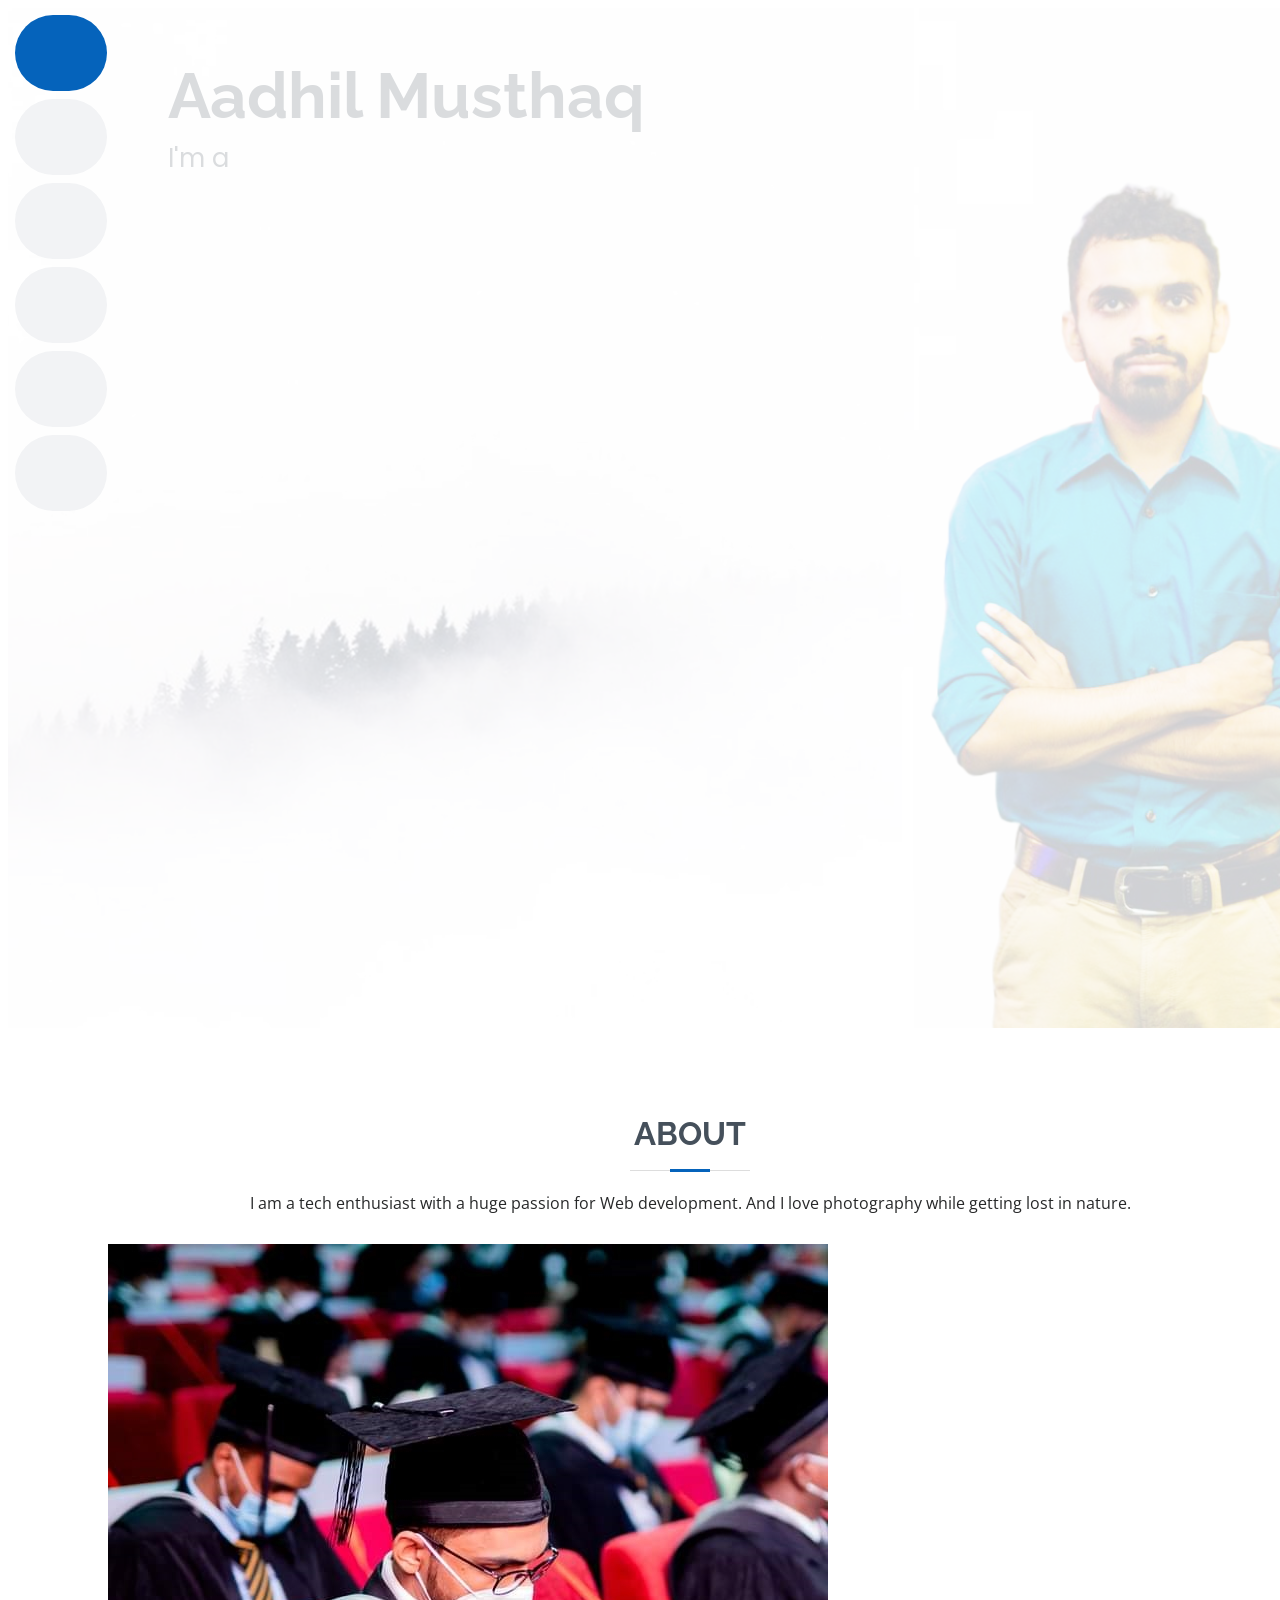
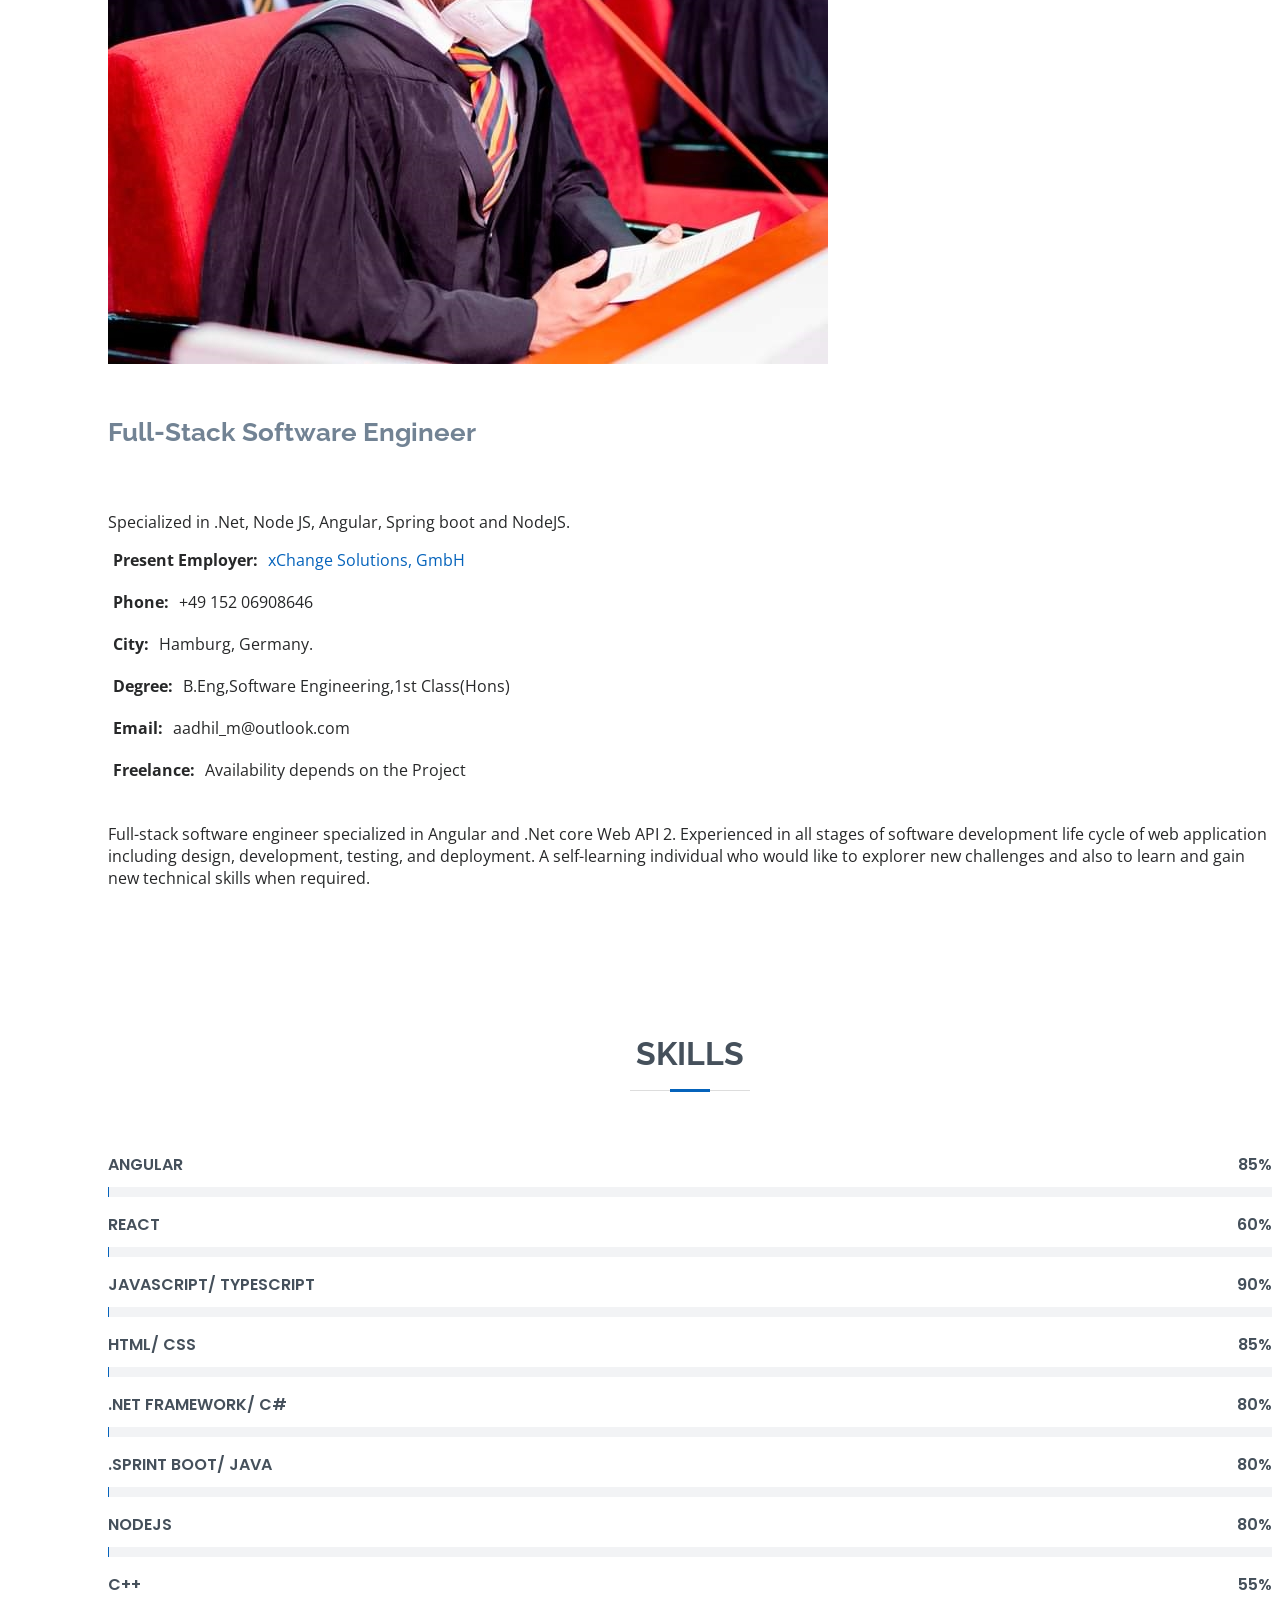
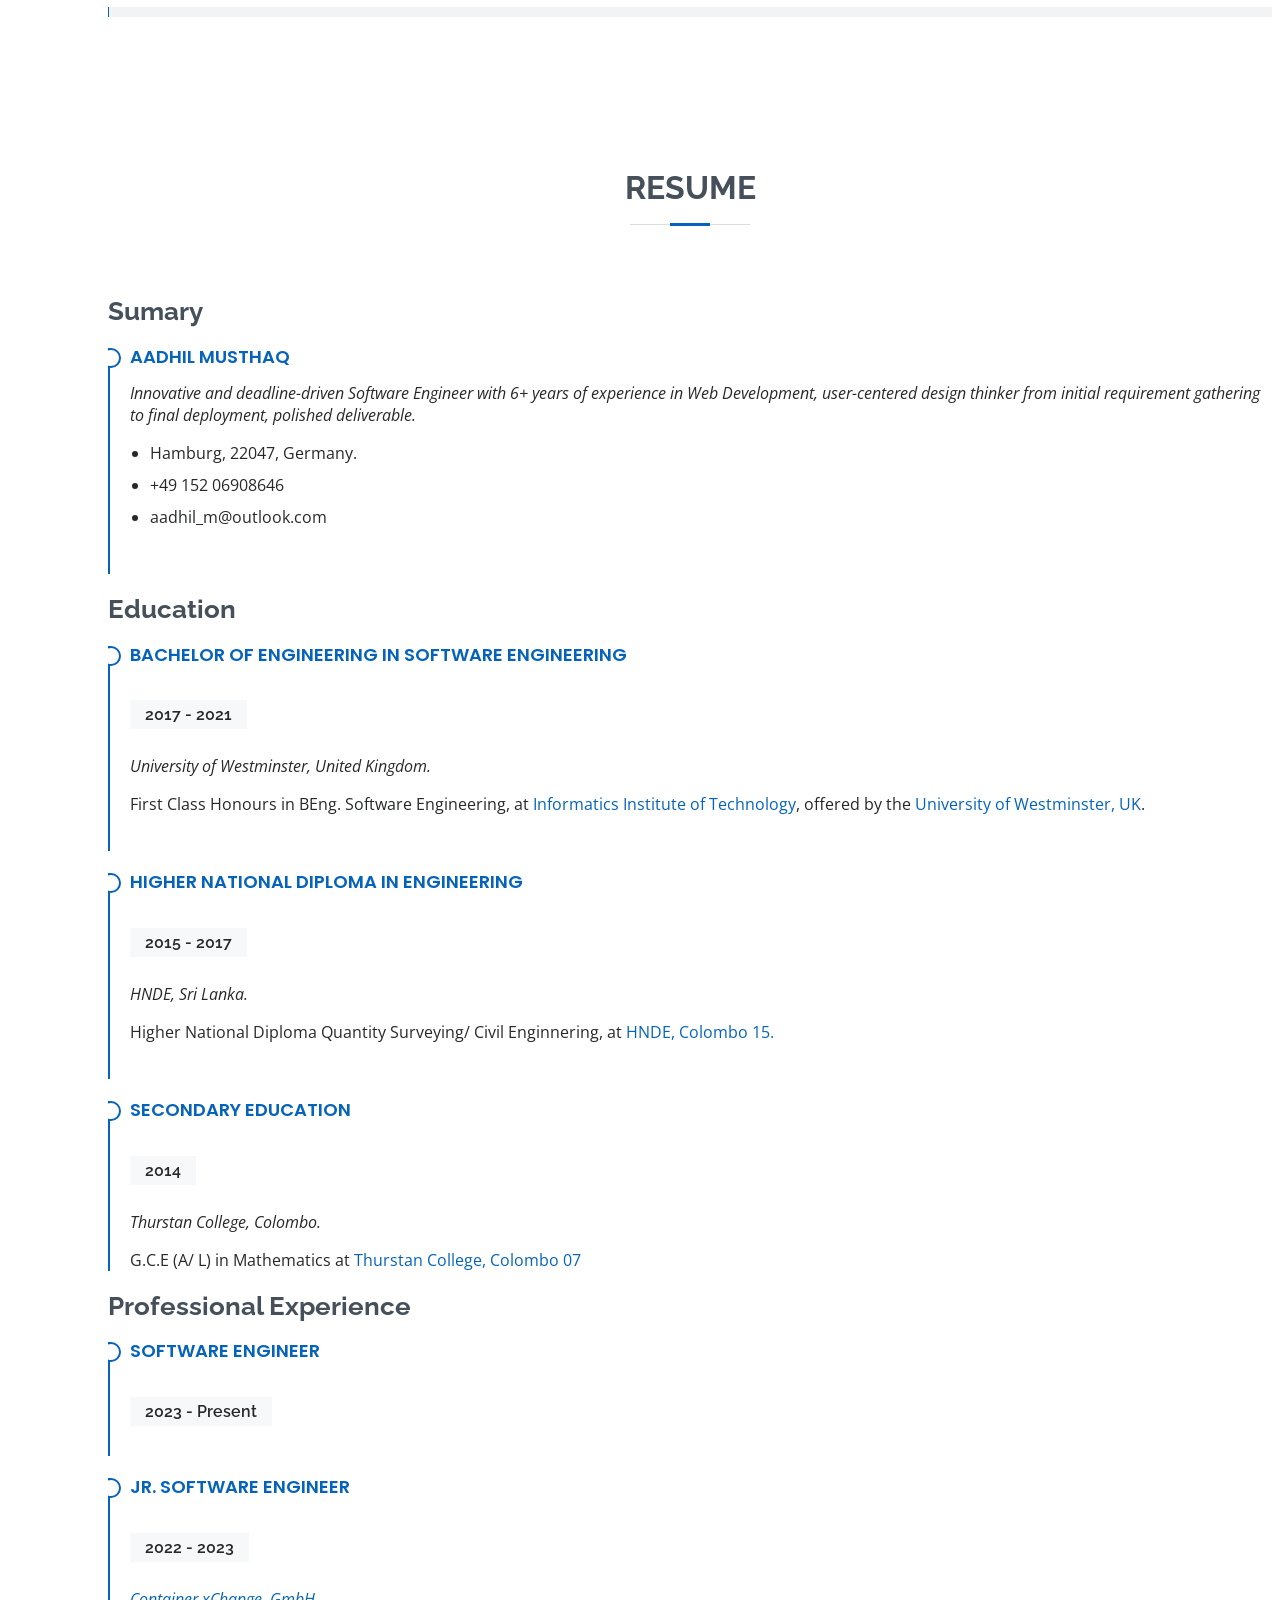
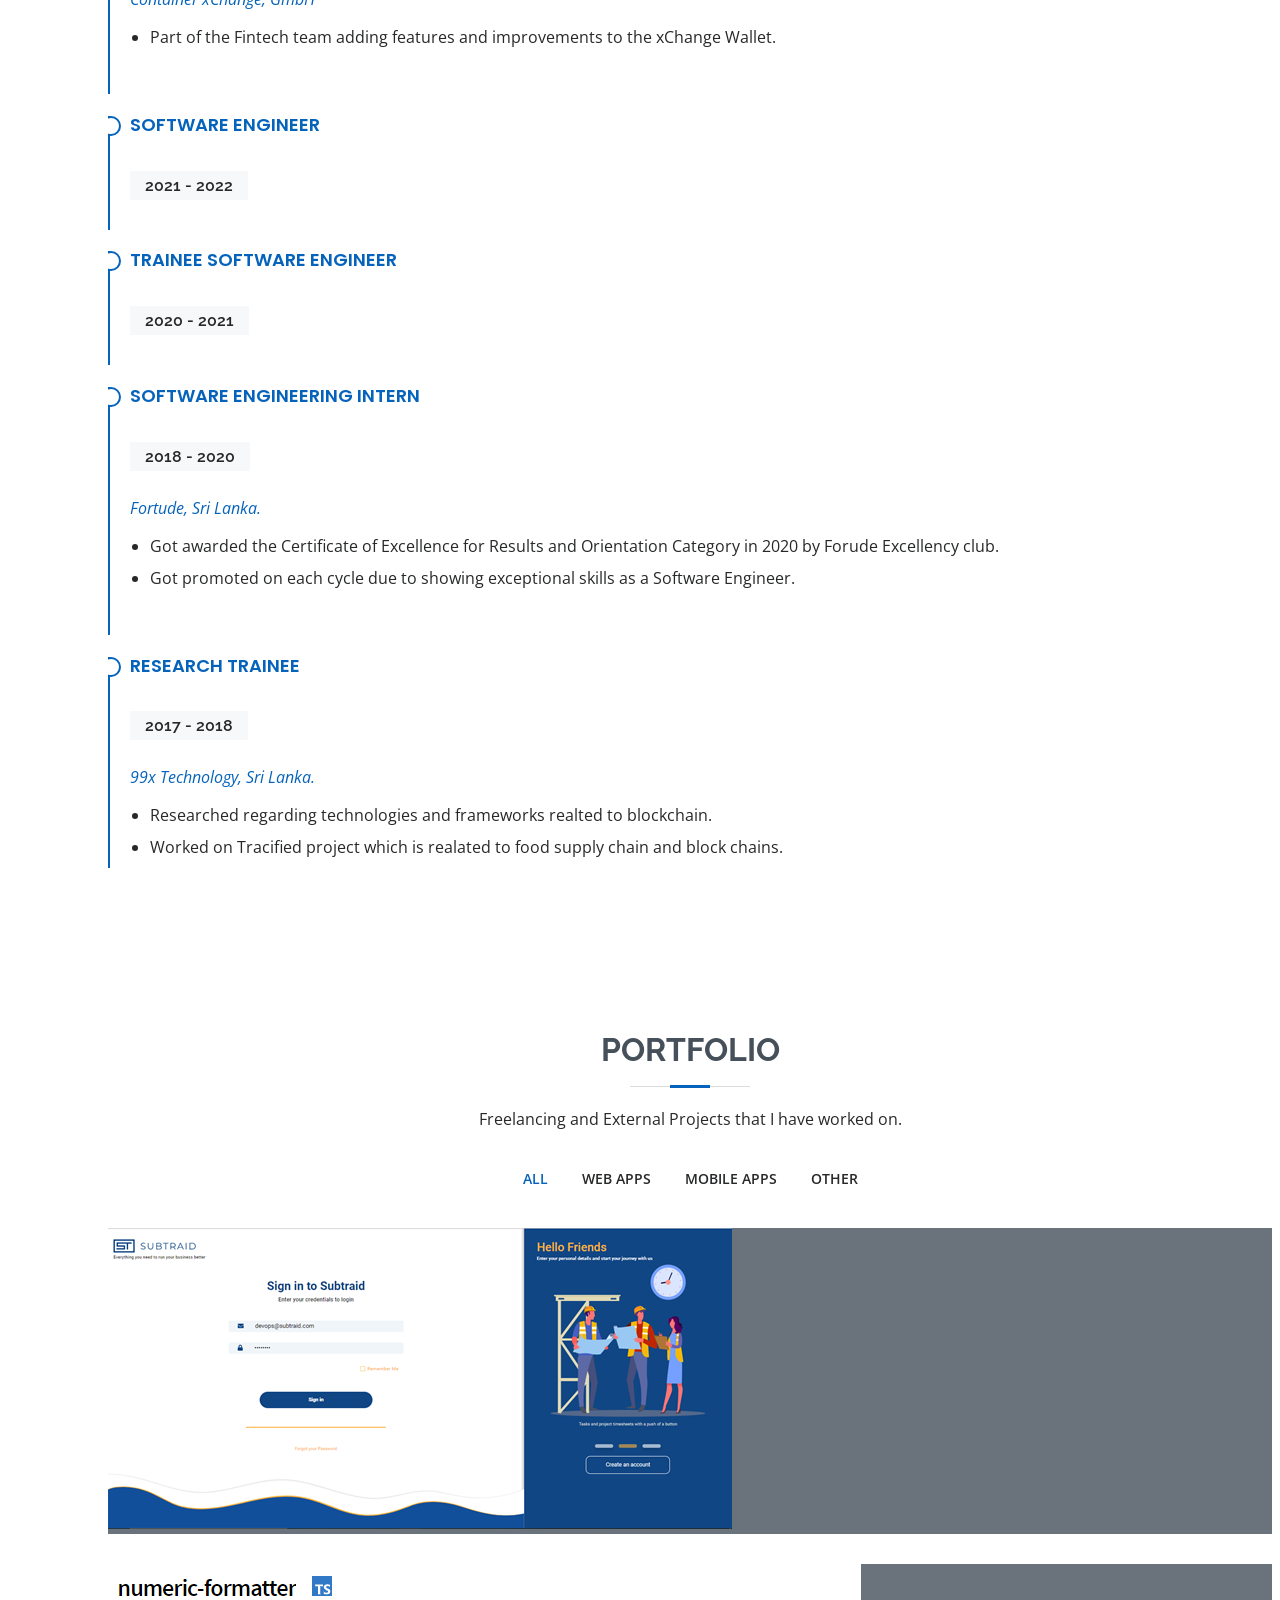
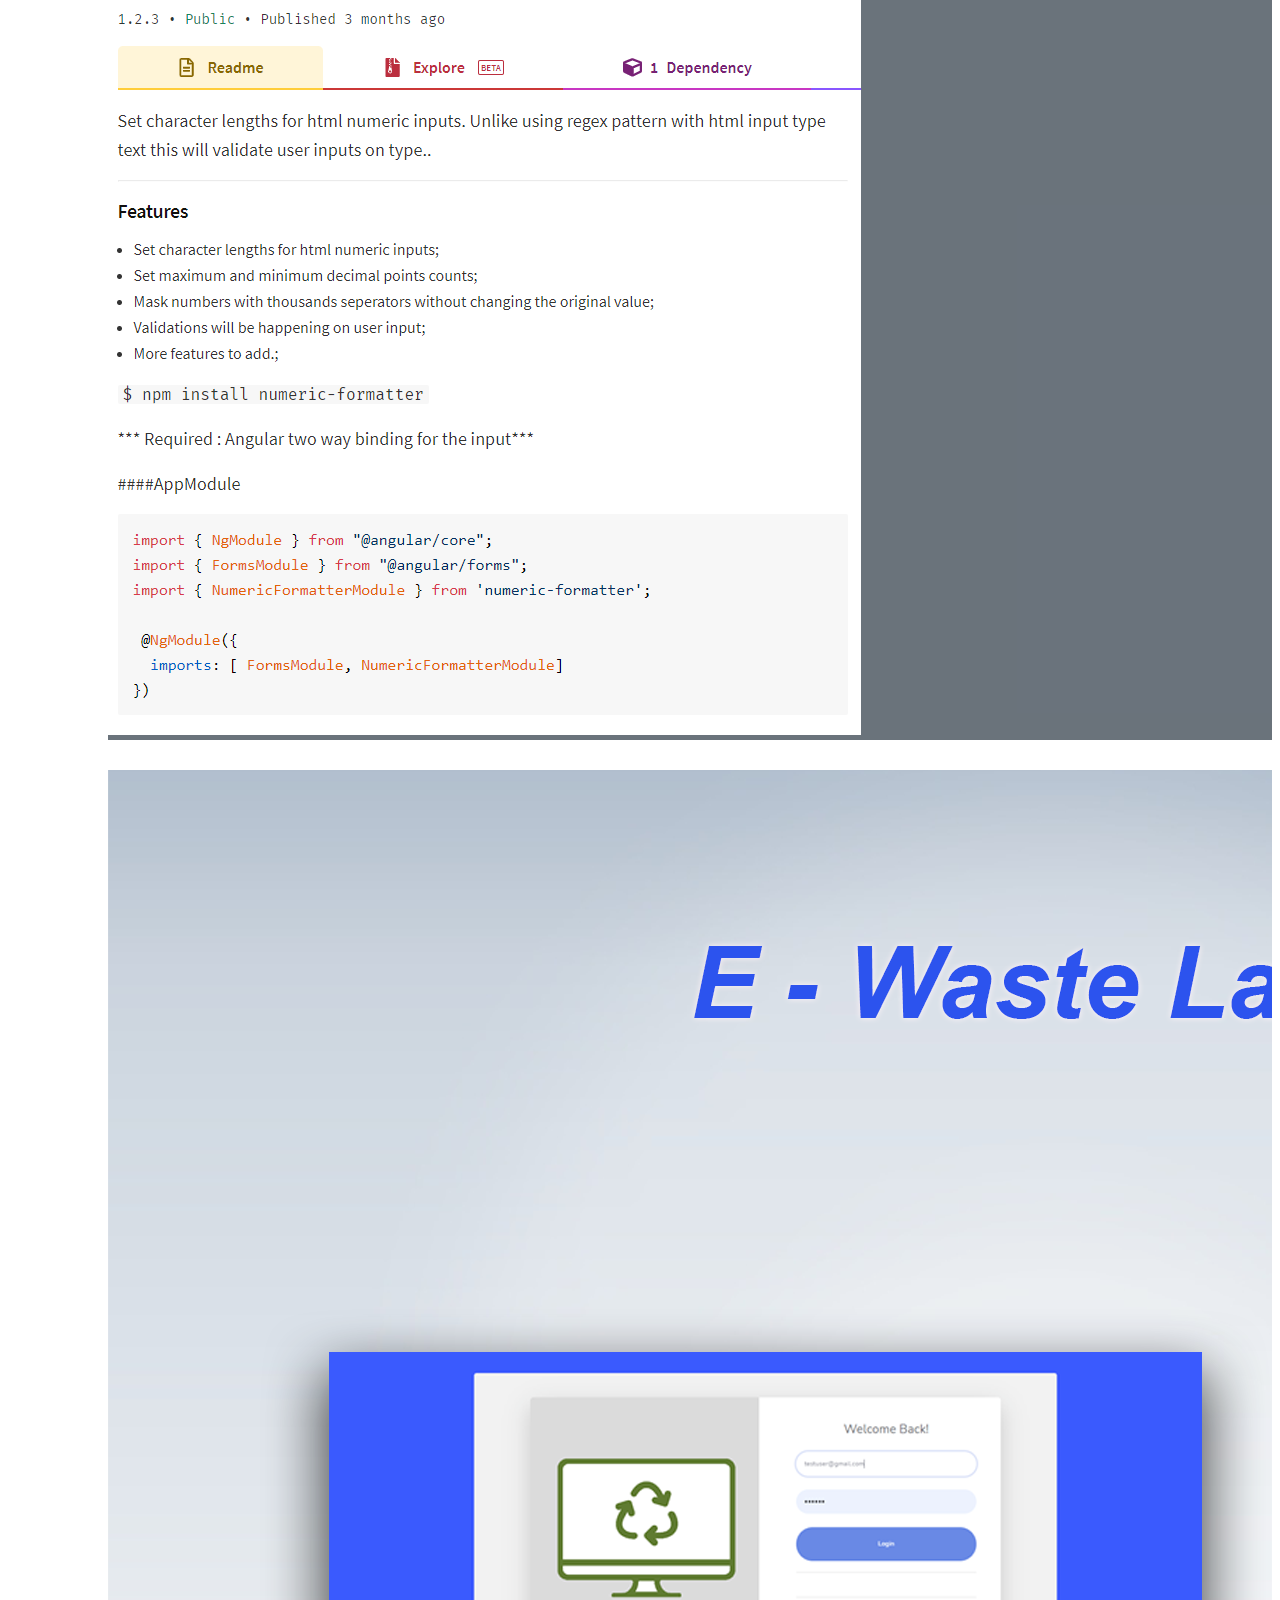
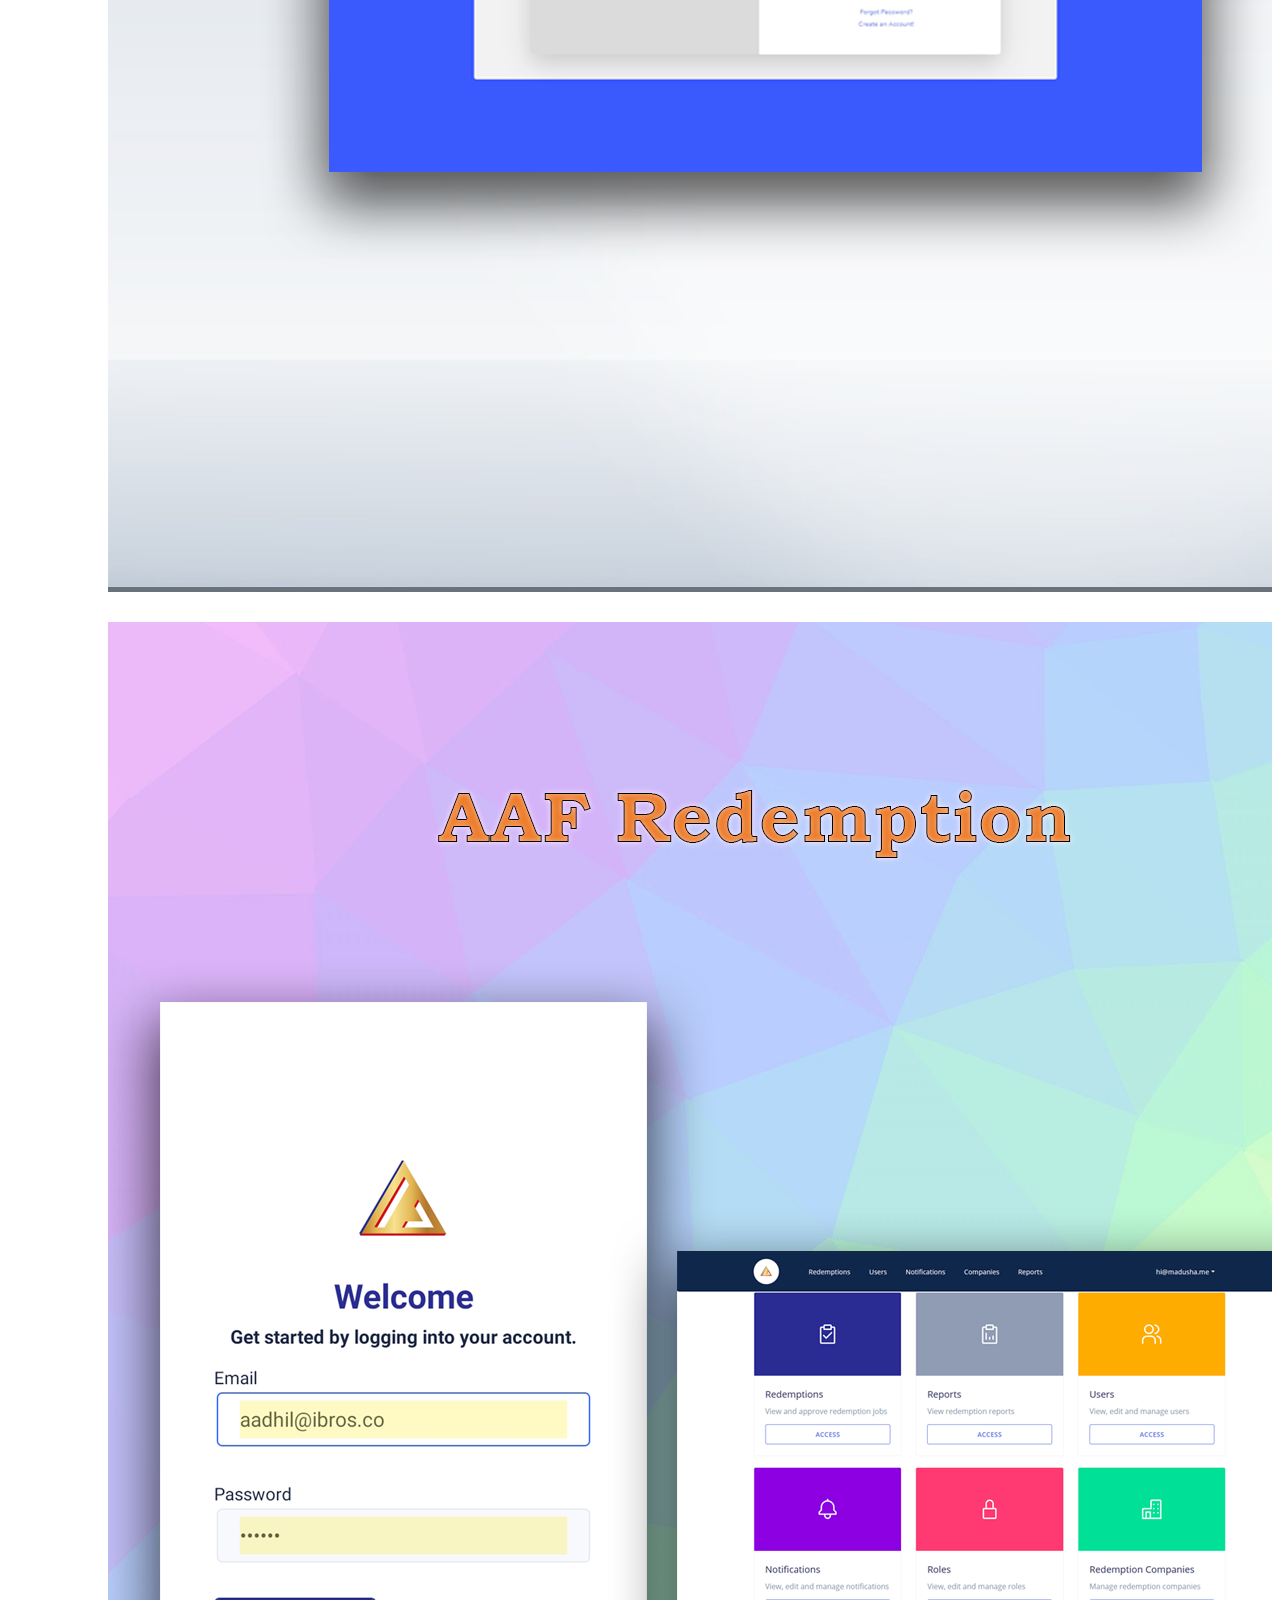
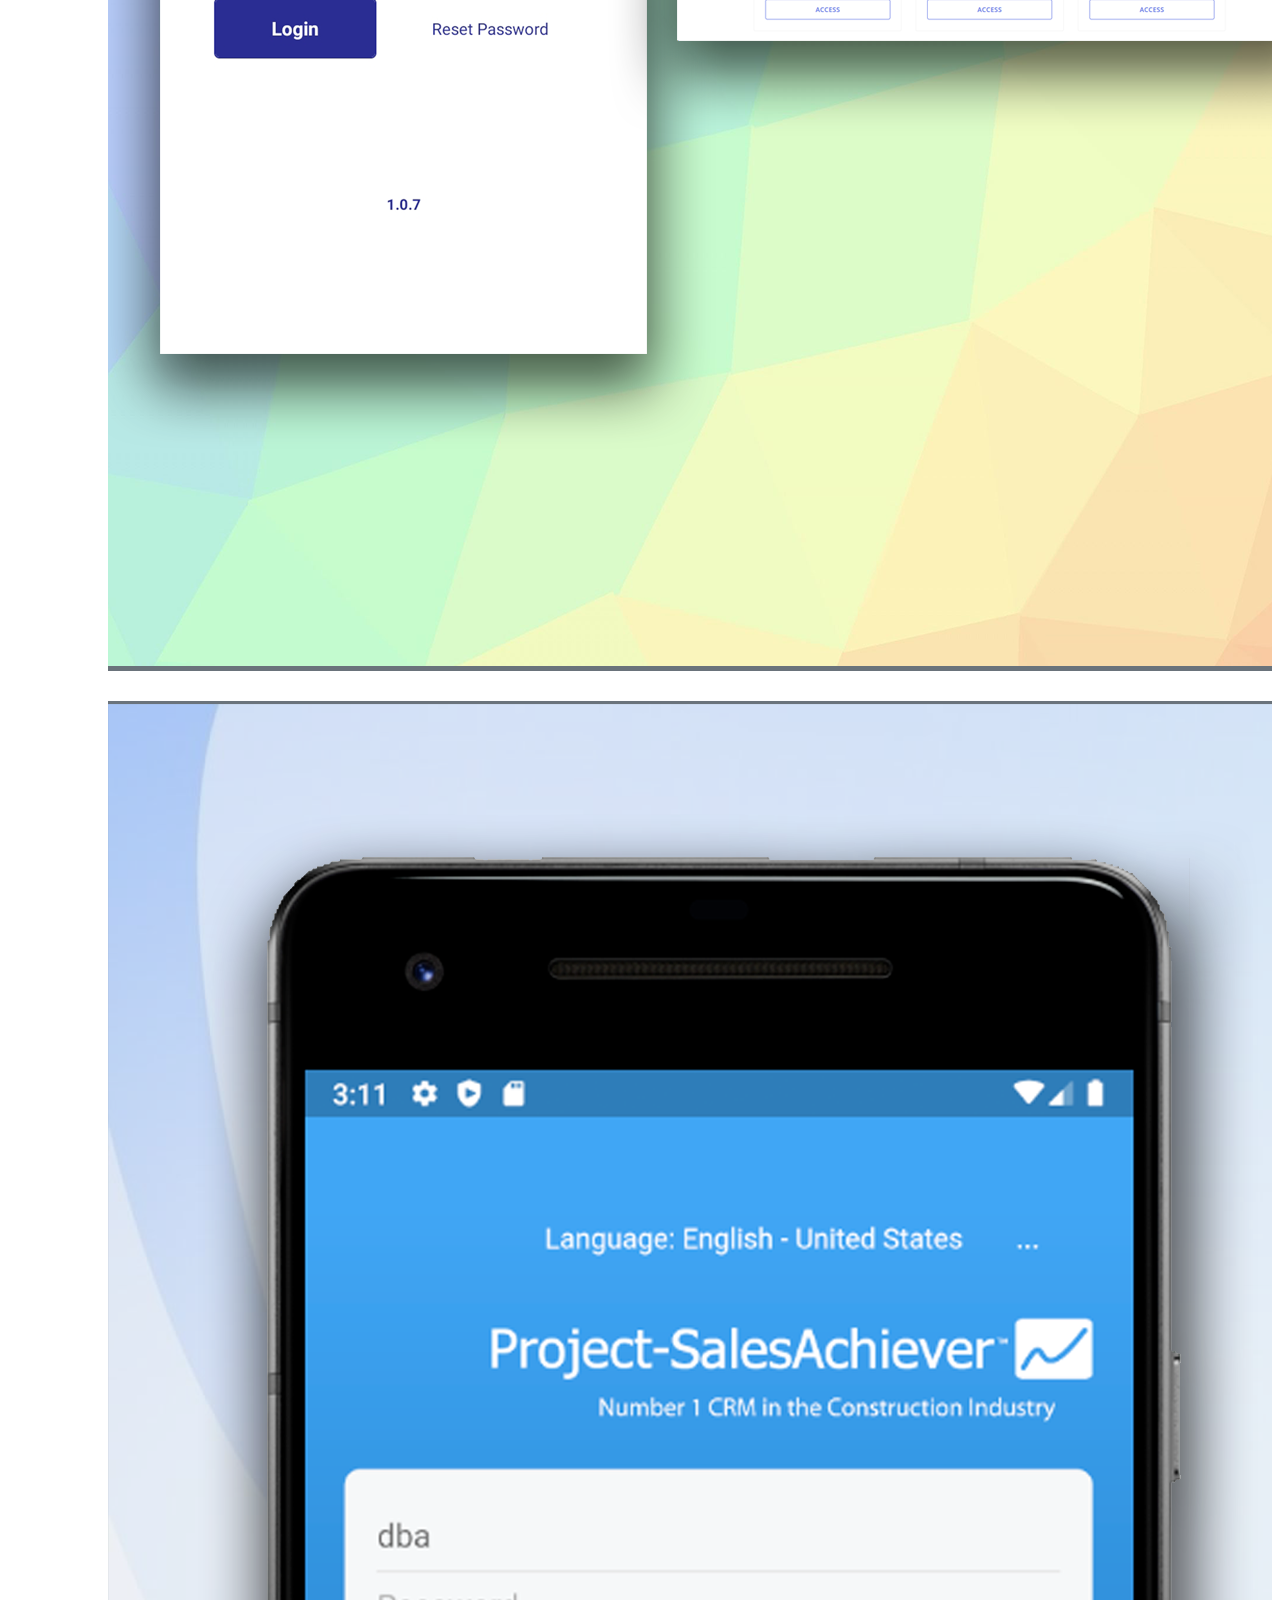
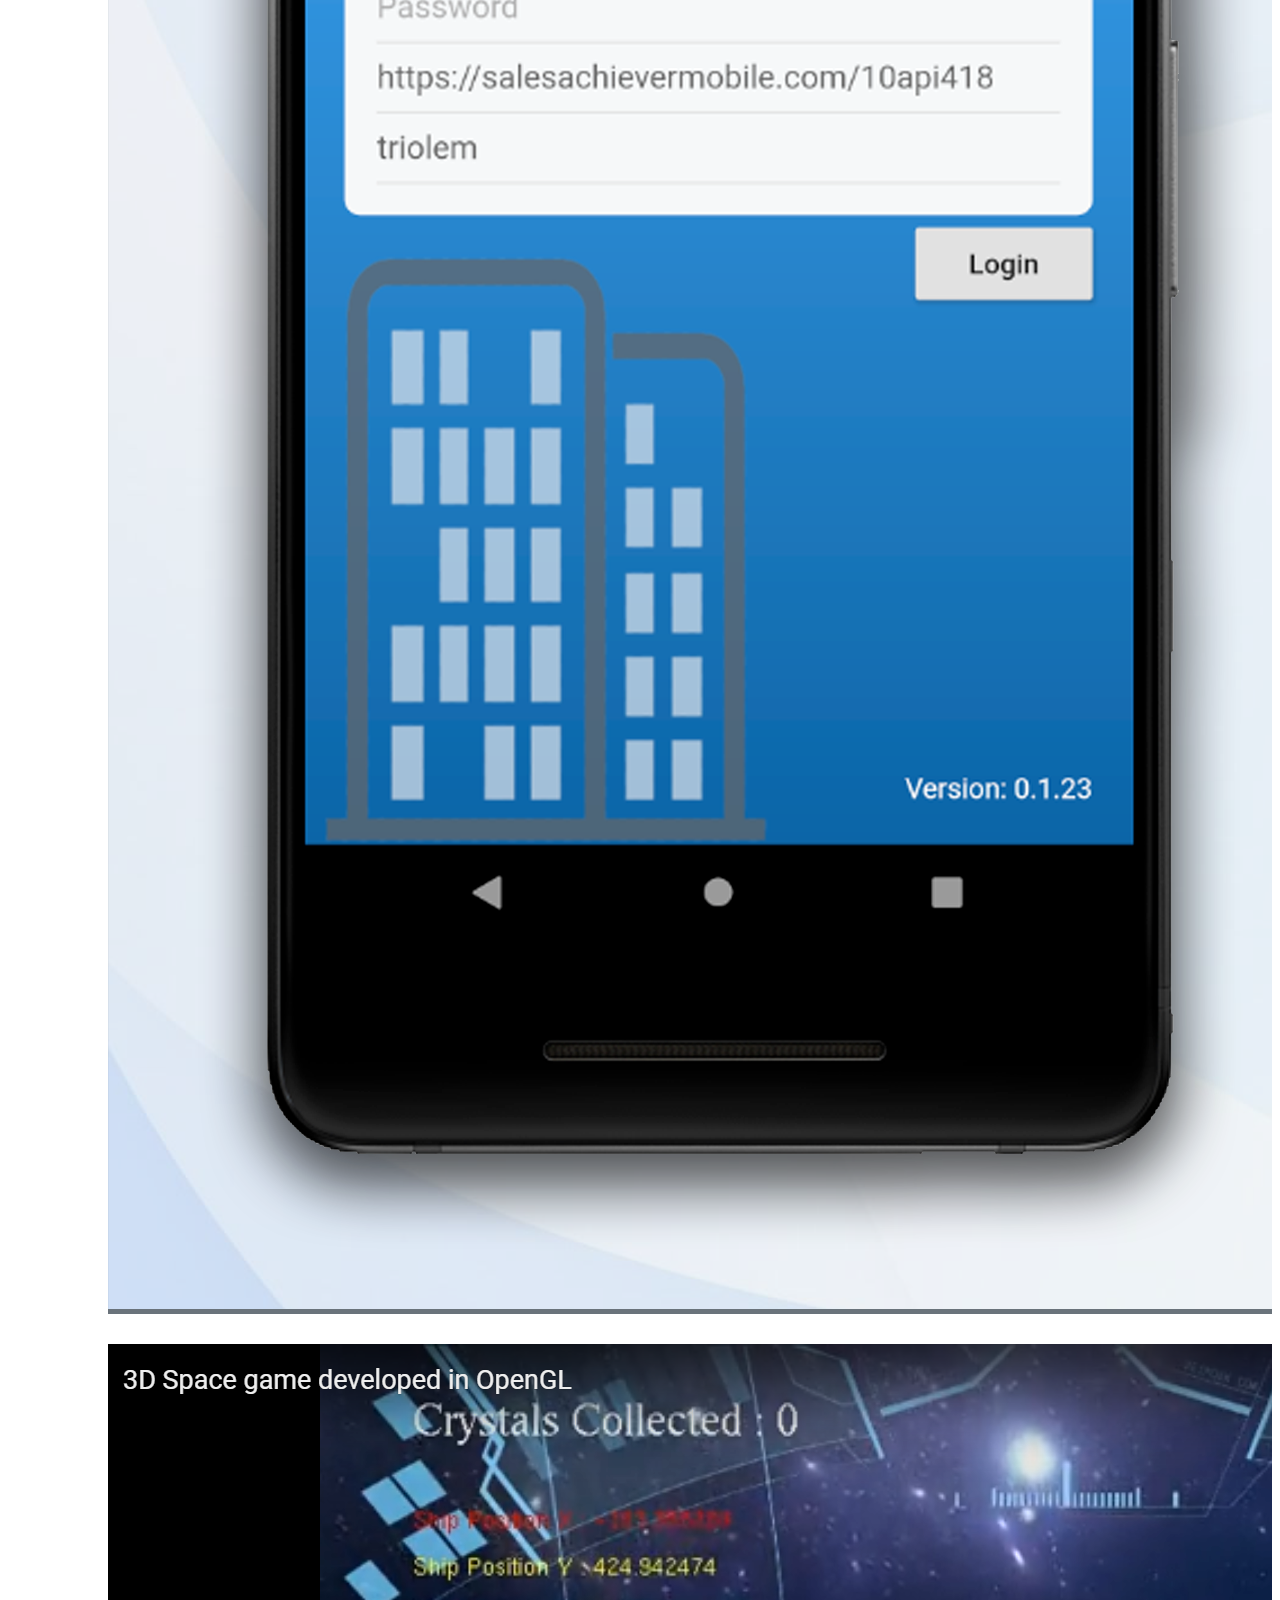
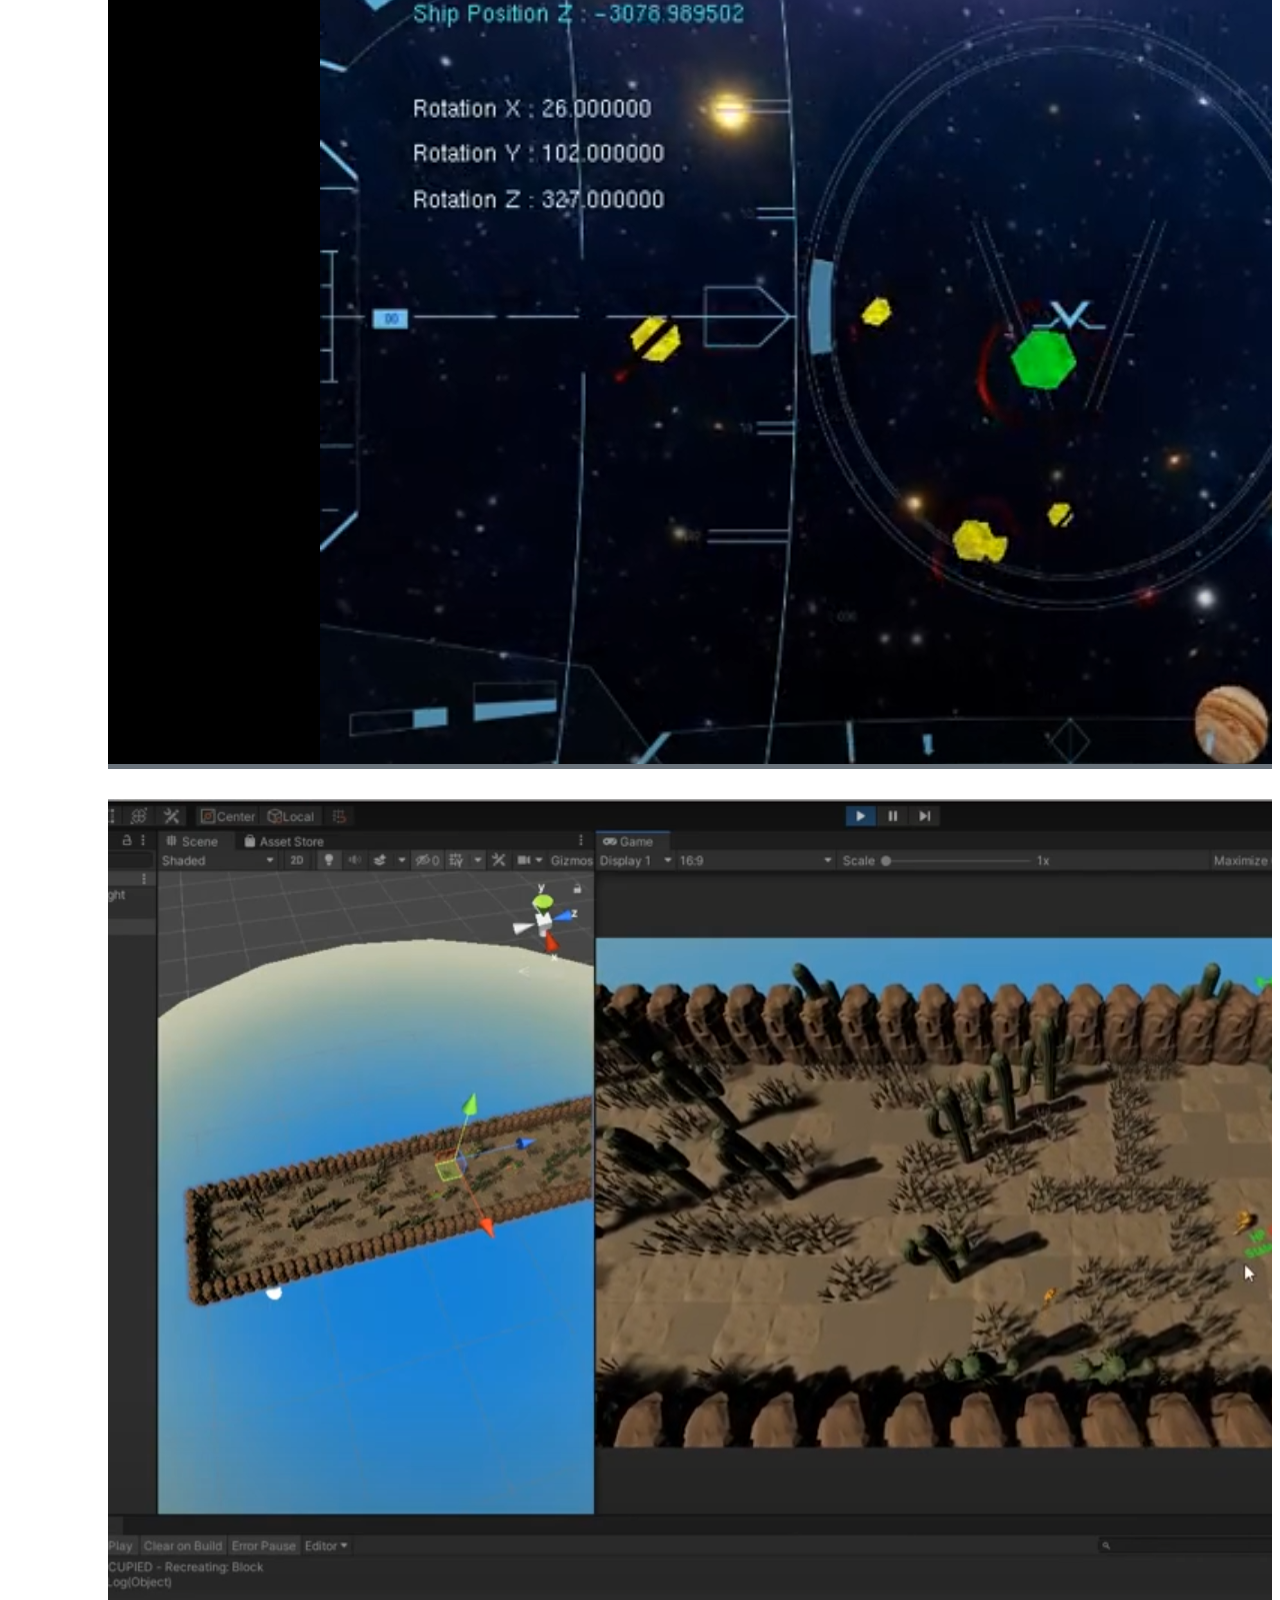
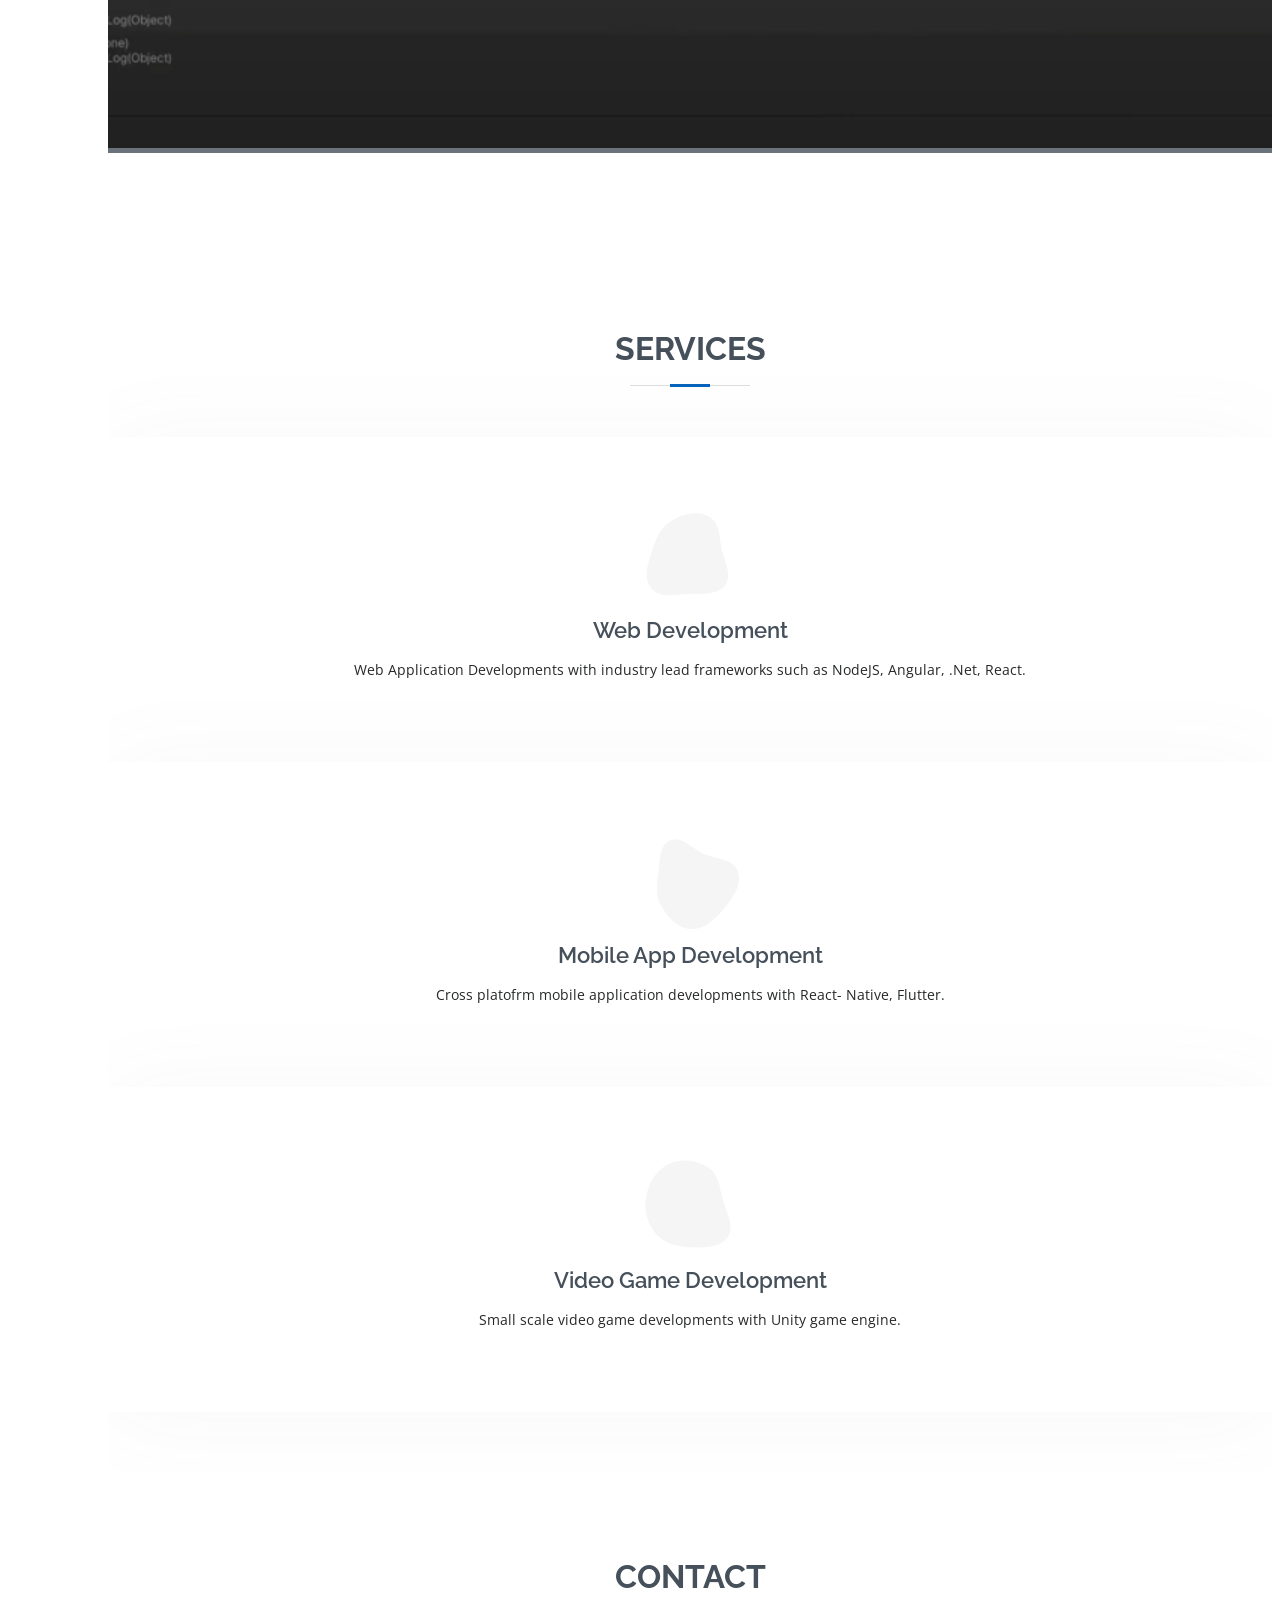
==== commit bdde165b: "update" ====
--- a/index.html
+++ b/index.html
@@ -98,7 +98,7 @@
             <h3>Full-Stack Software Engineer</h3>
             <br>
             <p class="fst-italic">
-              Specialized in .Net, Node JS, Angular and Spring boot.
+              Specialized in .Net, Node JS, Angular, Spring boot and NodeJS.
             </p>
             <div class="row">
               <div class="col-lg-6">
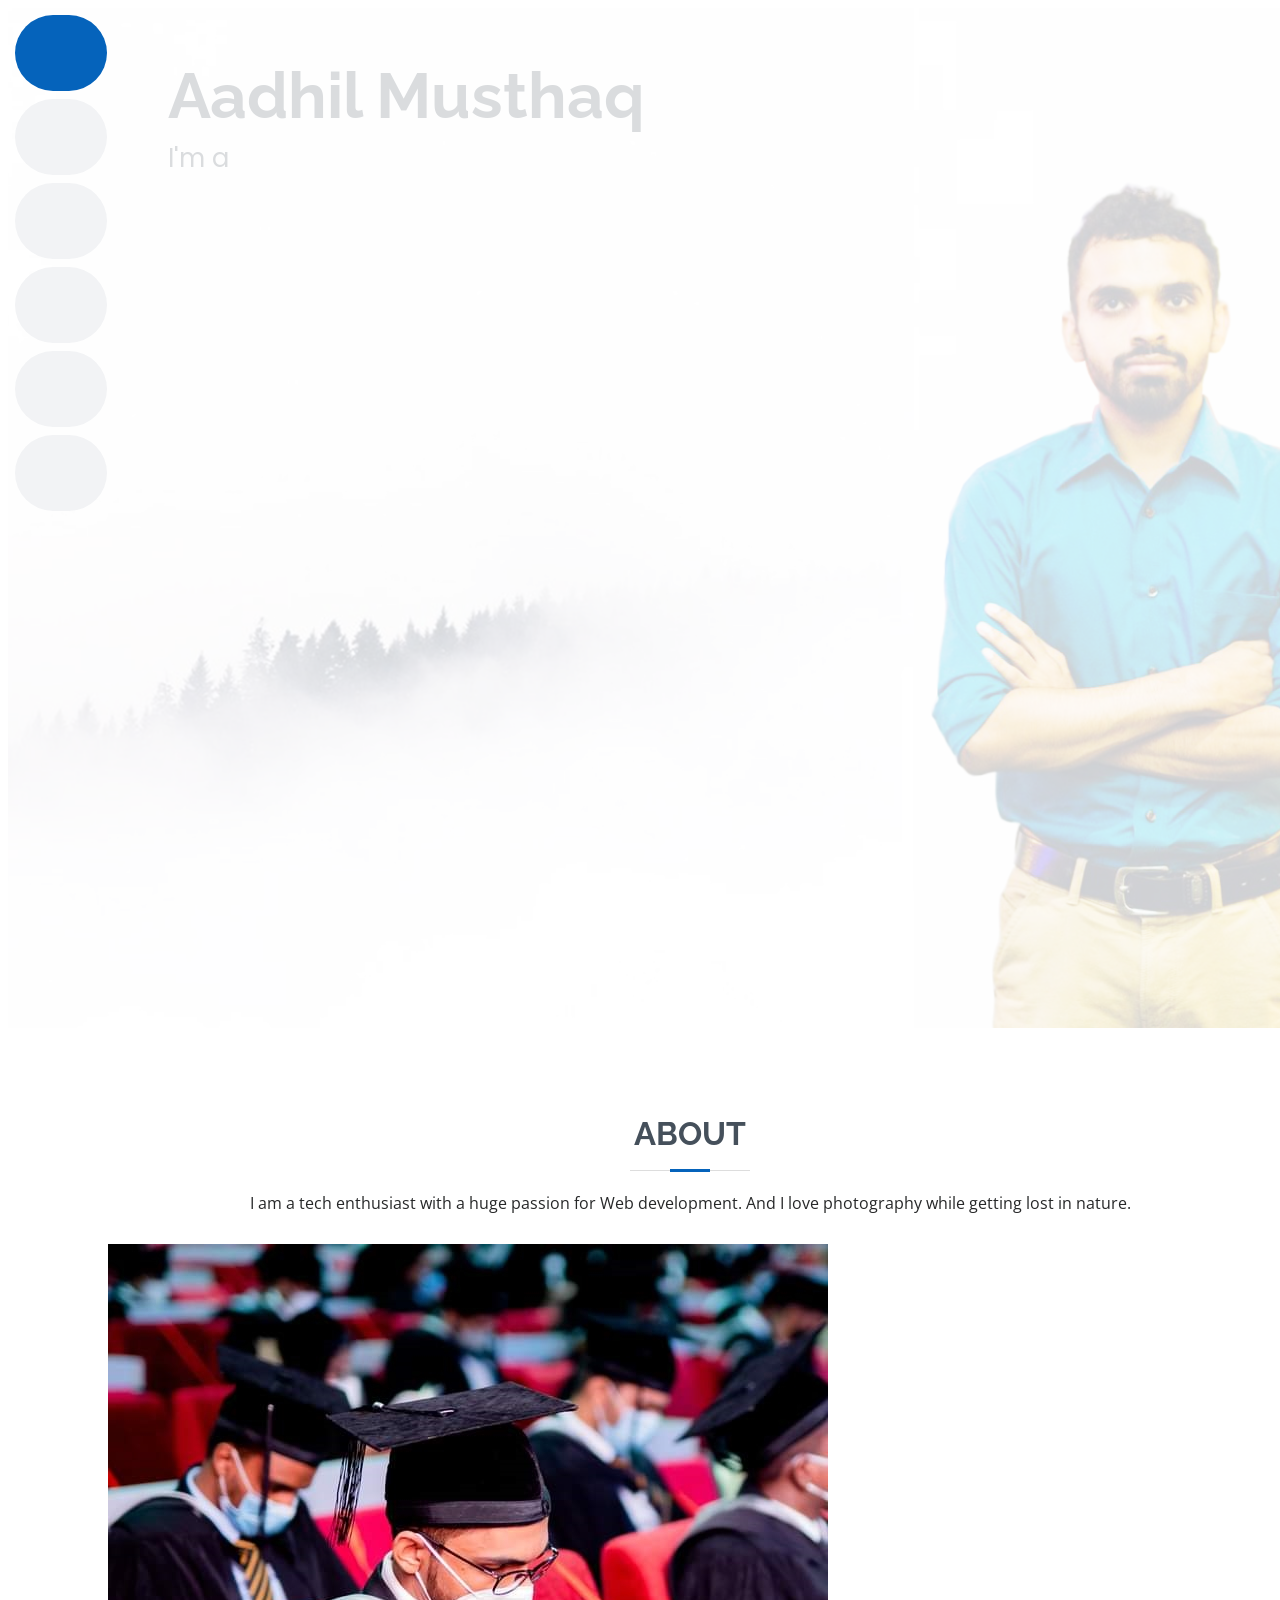
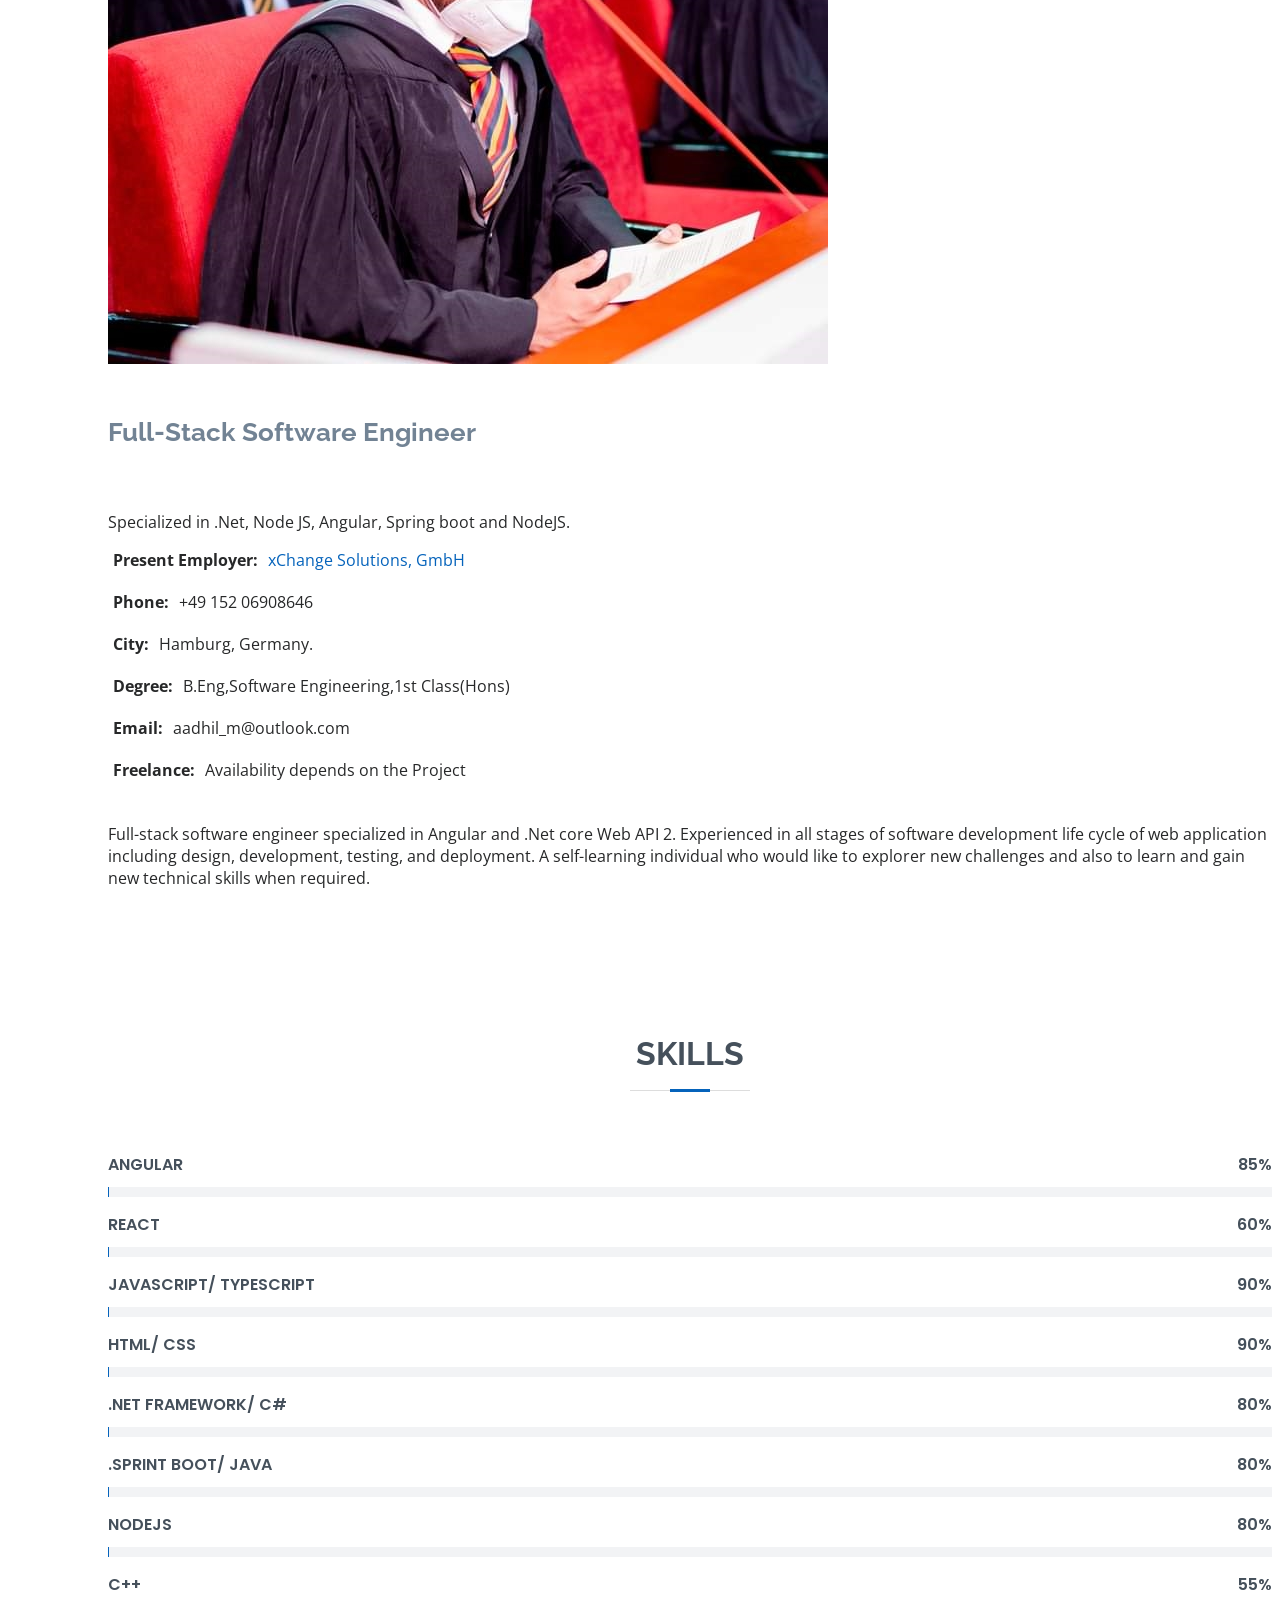
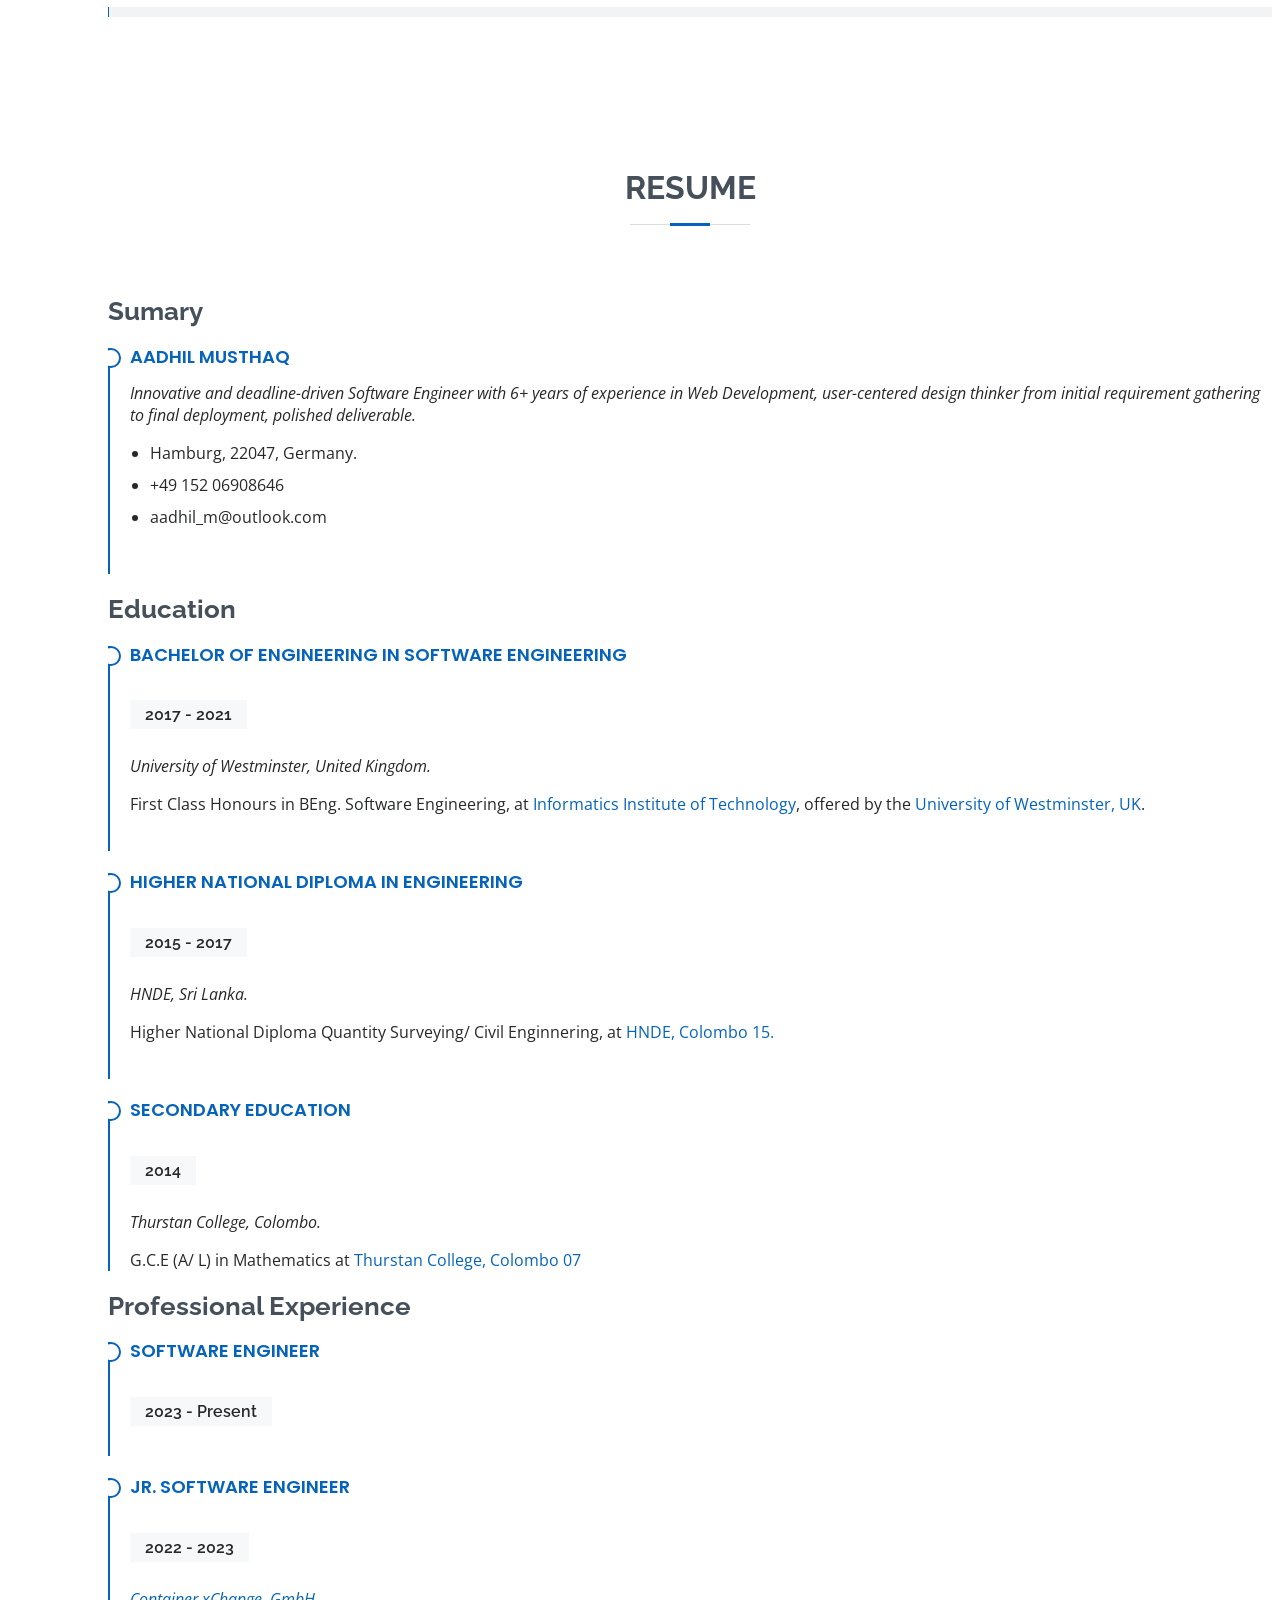
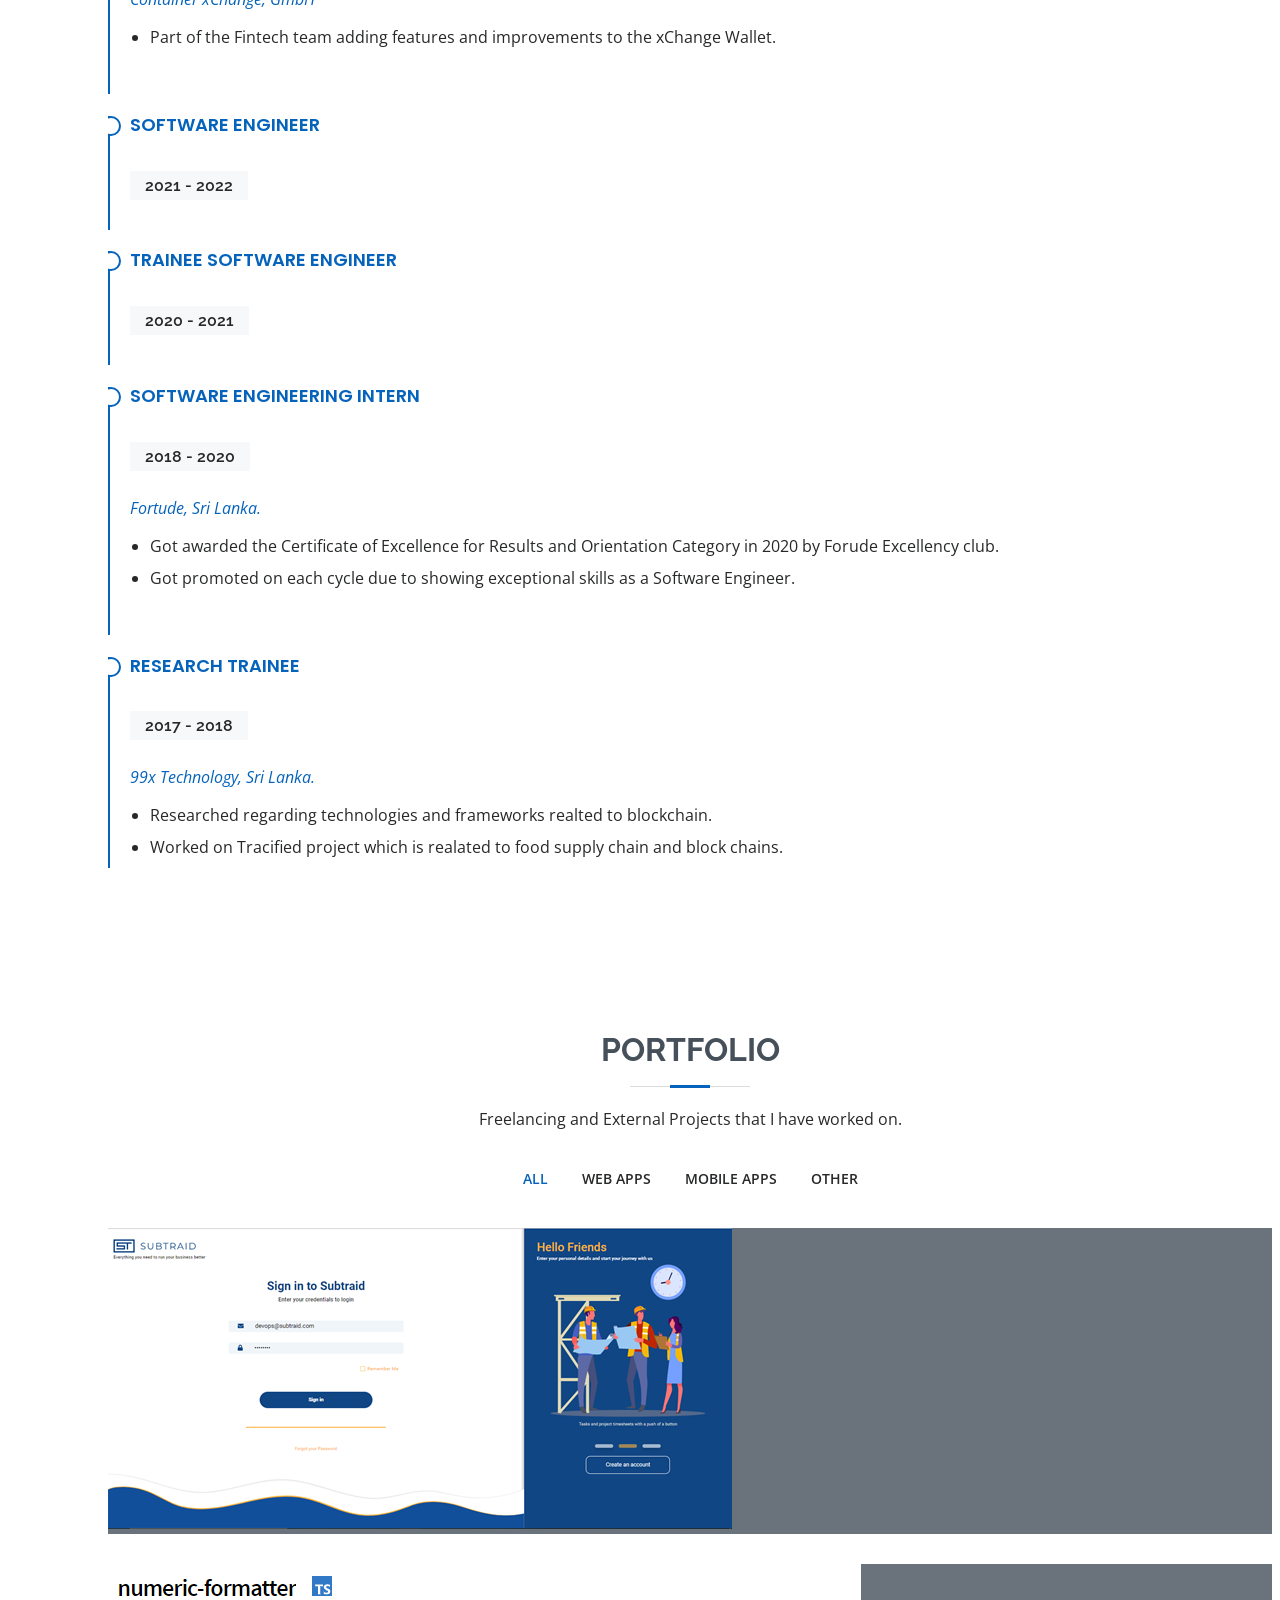
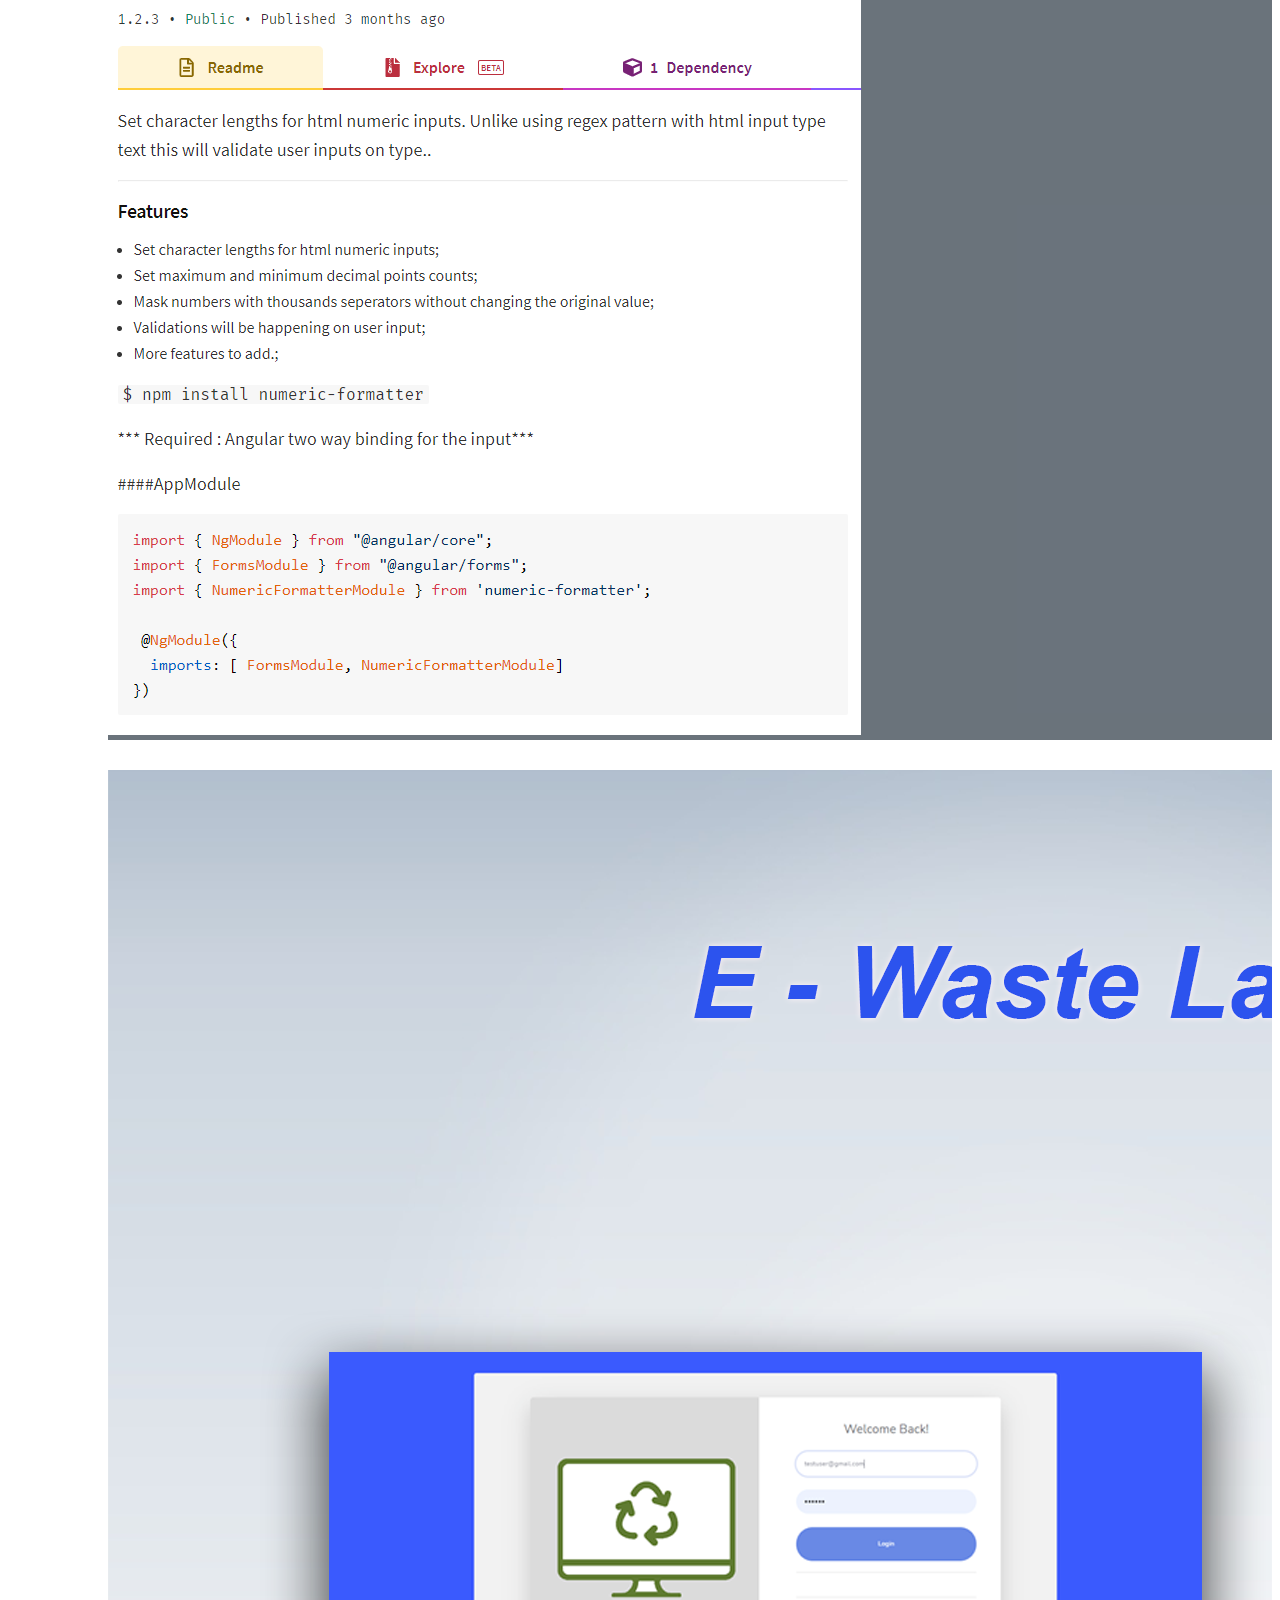
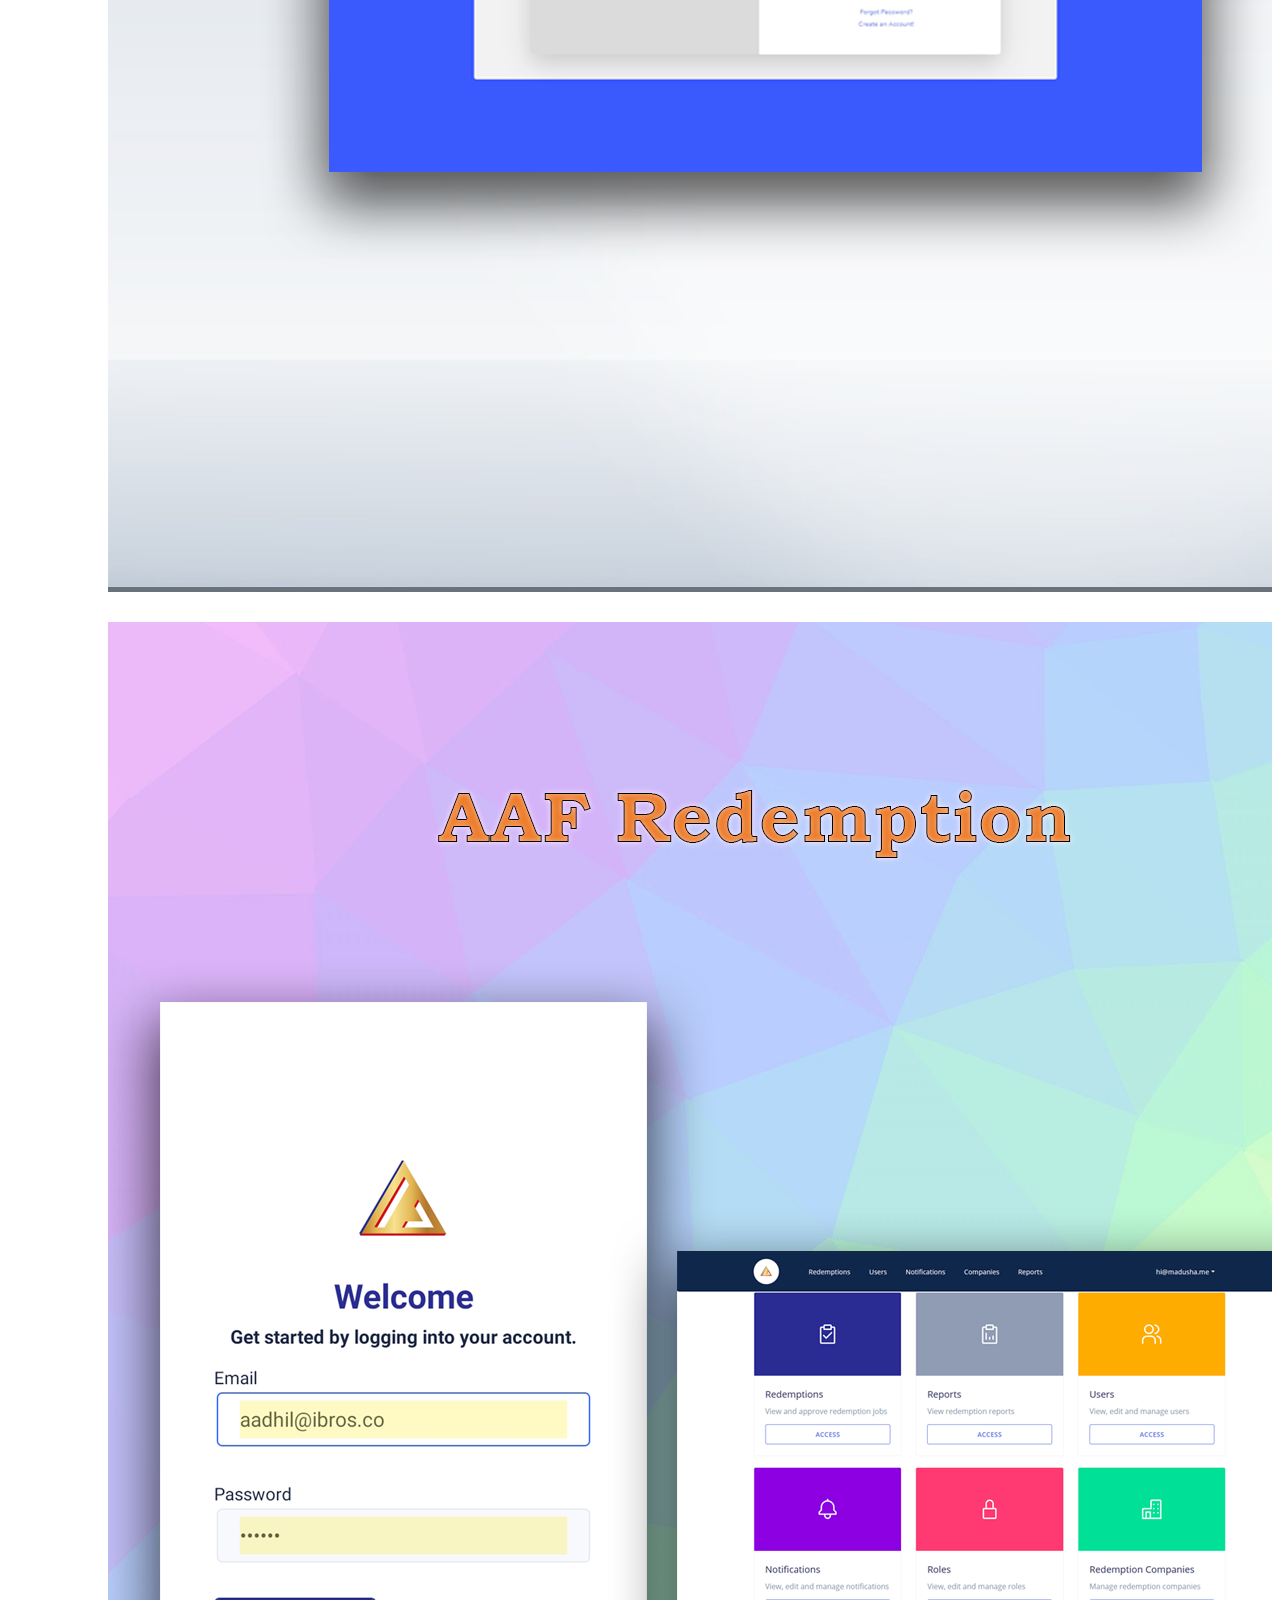
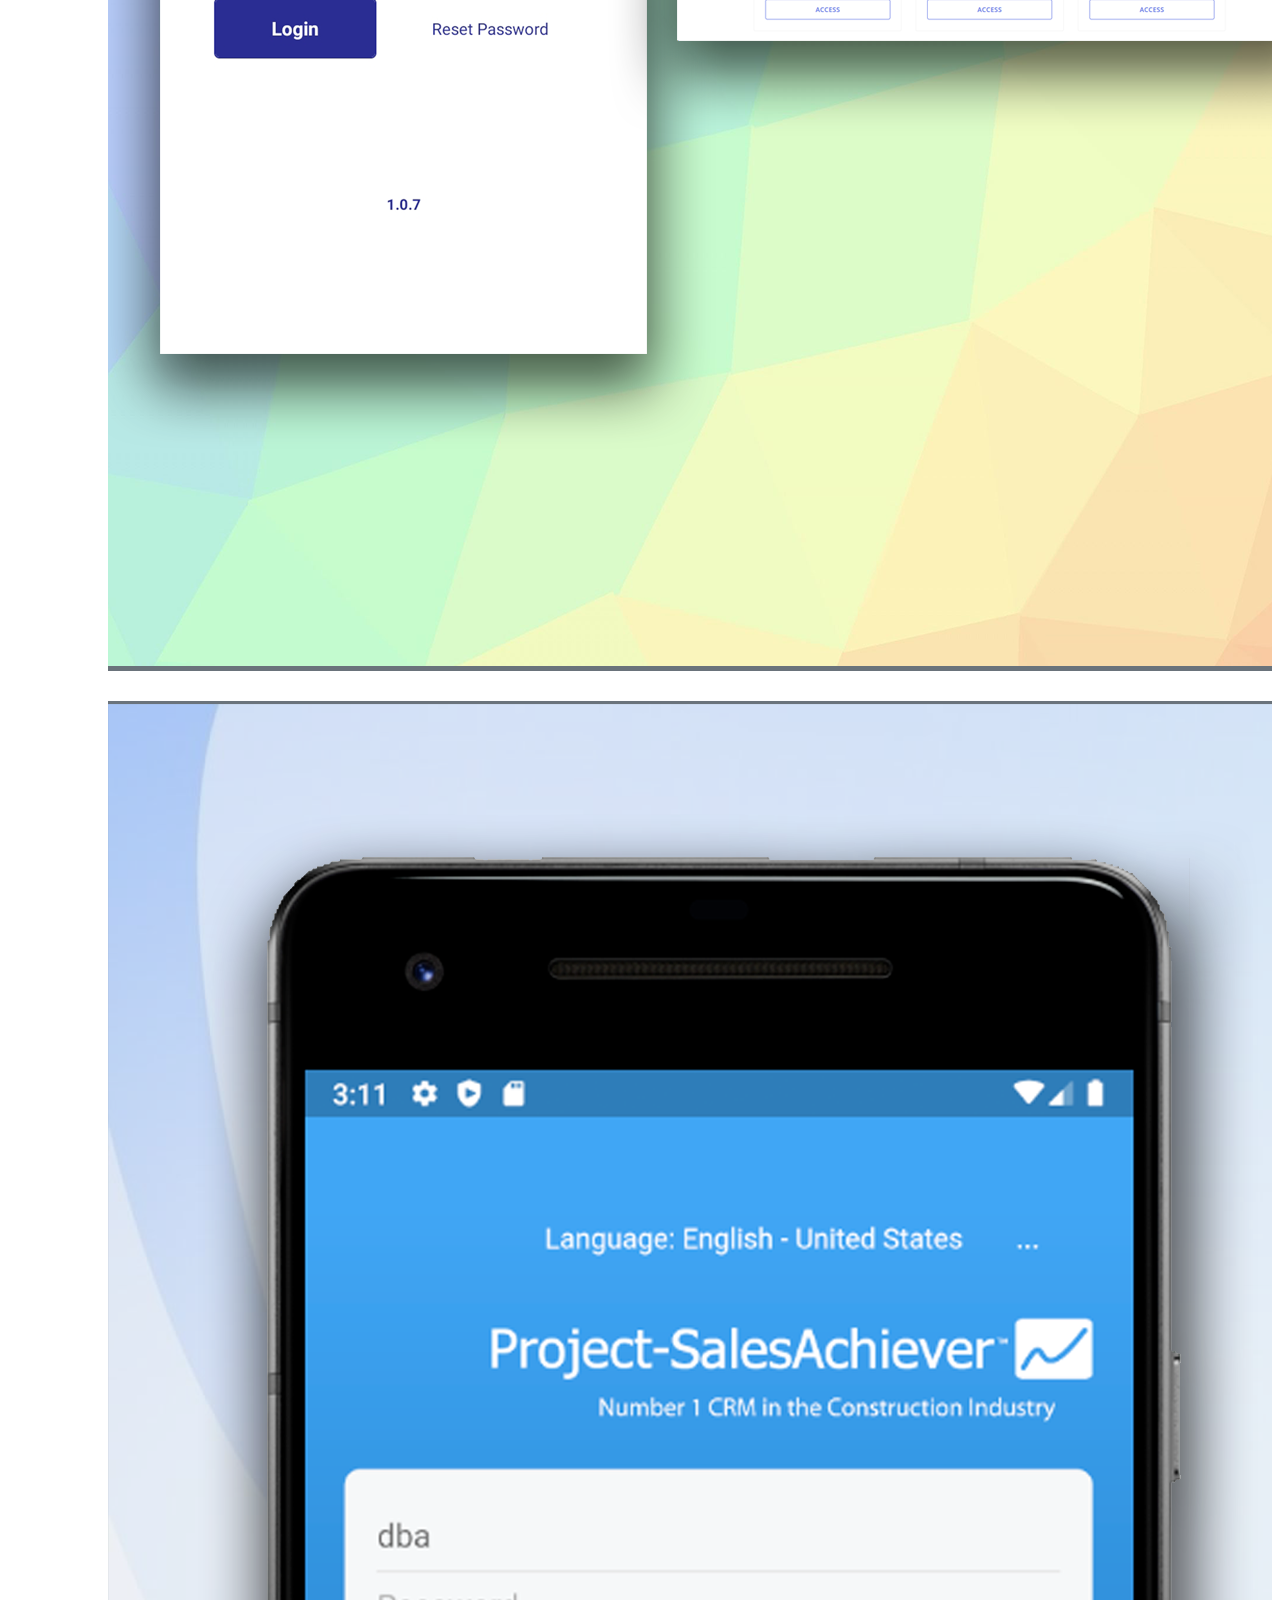
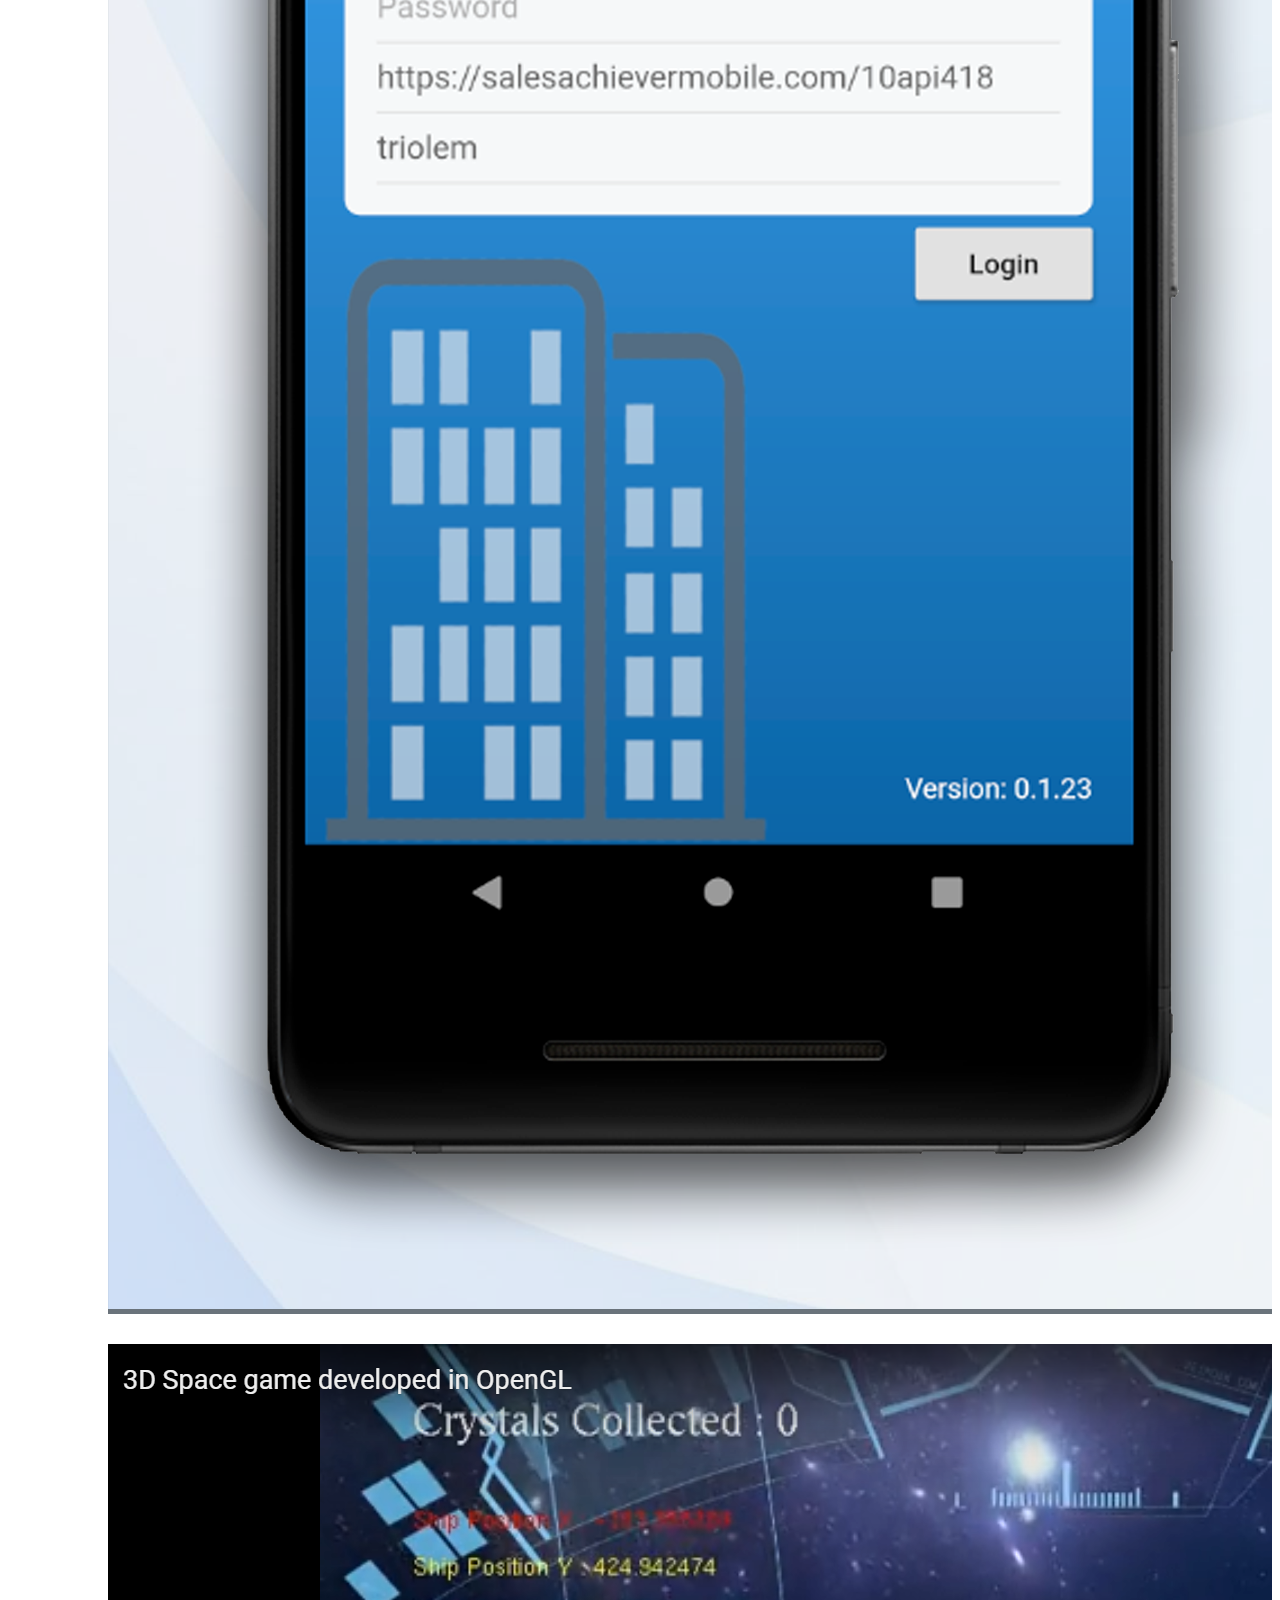
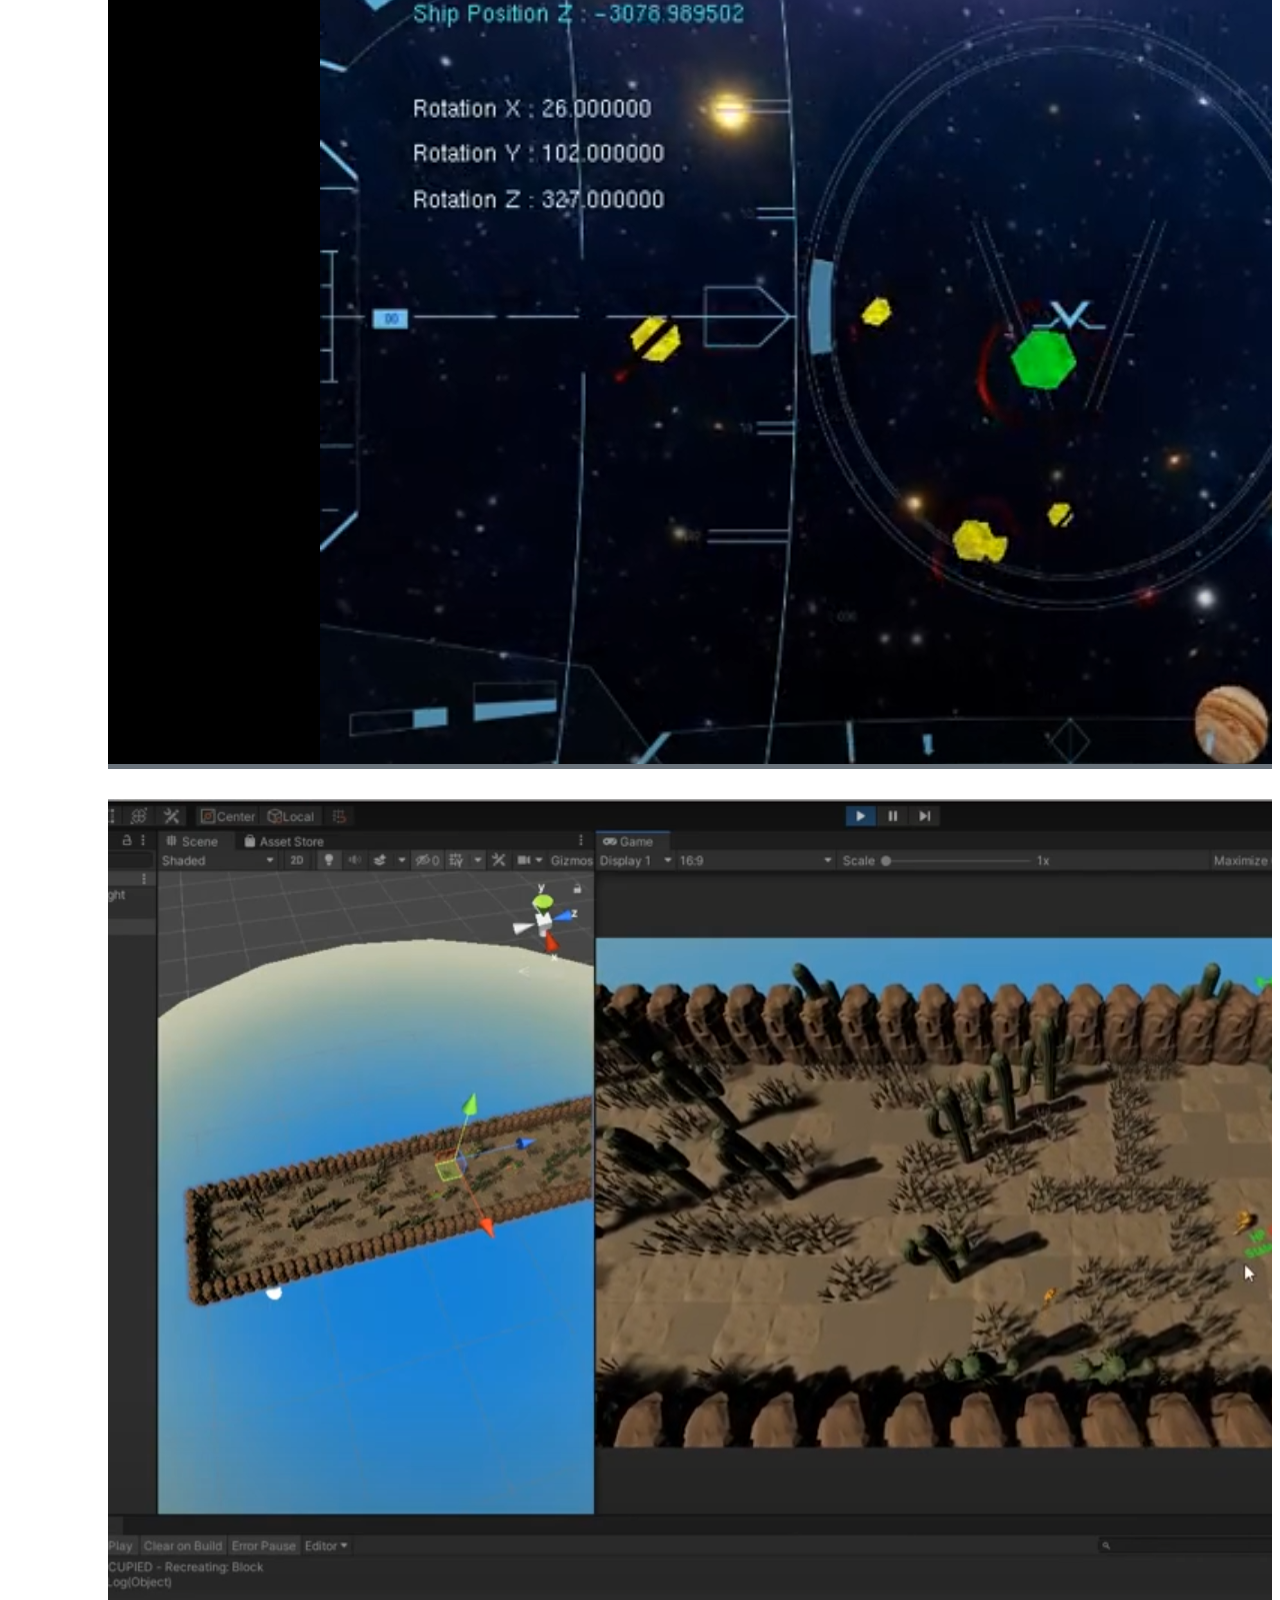
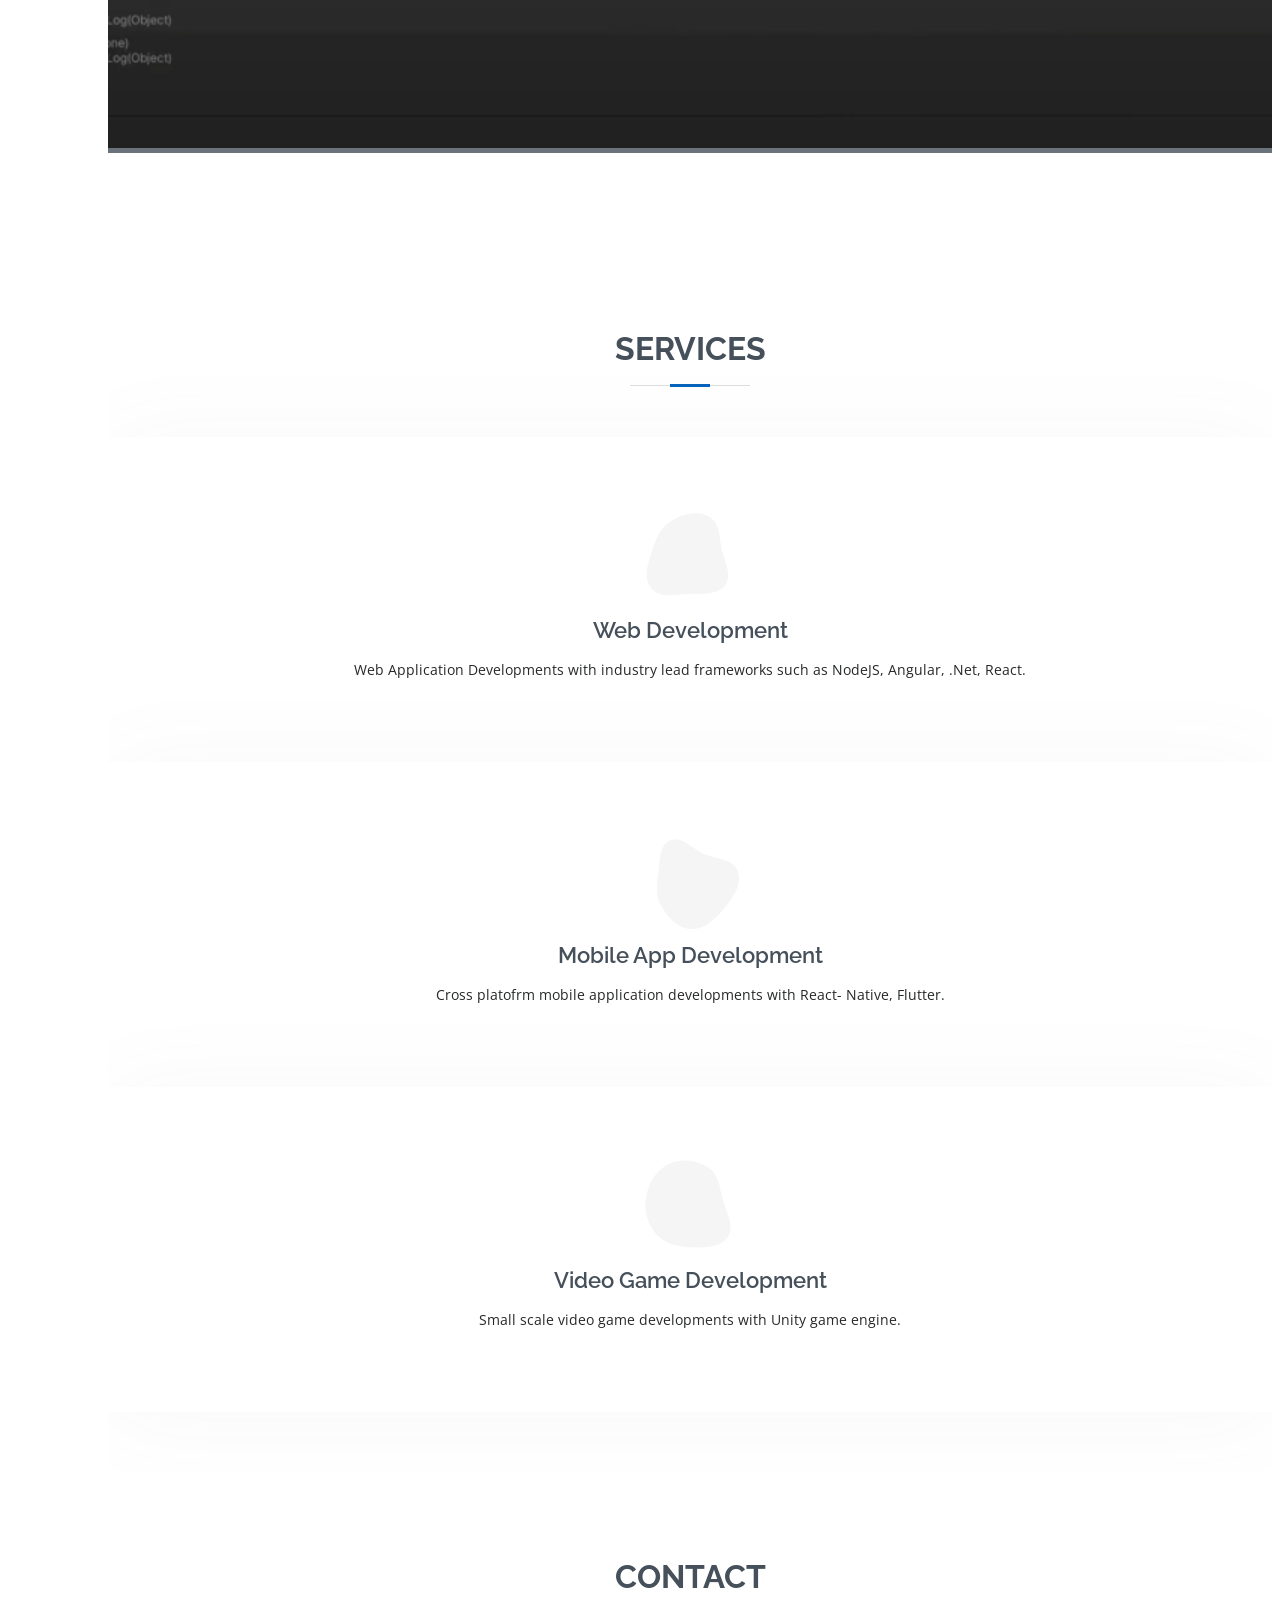
==== commit cc164d70: "update" ====
--- a/index.html
+++ b/index.html
@@ -227,7 +227,7 @@
             </div>
 
             <div class="progress">
-              <span class="skill">HTML/ CSS <i class="val">85%</i></span>
+              <span class="skill">HTML/ CSS <i class="val">90%</i></span>
               <div class="progress-bar-wrap">
                 <div class="progress-bar" role="progressbar" aria-valuenow="85" aria-valuemin="0" aria-valuemax="100">
                 </div>
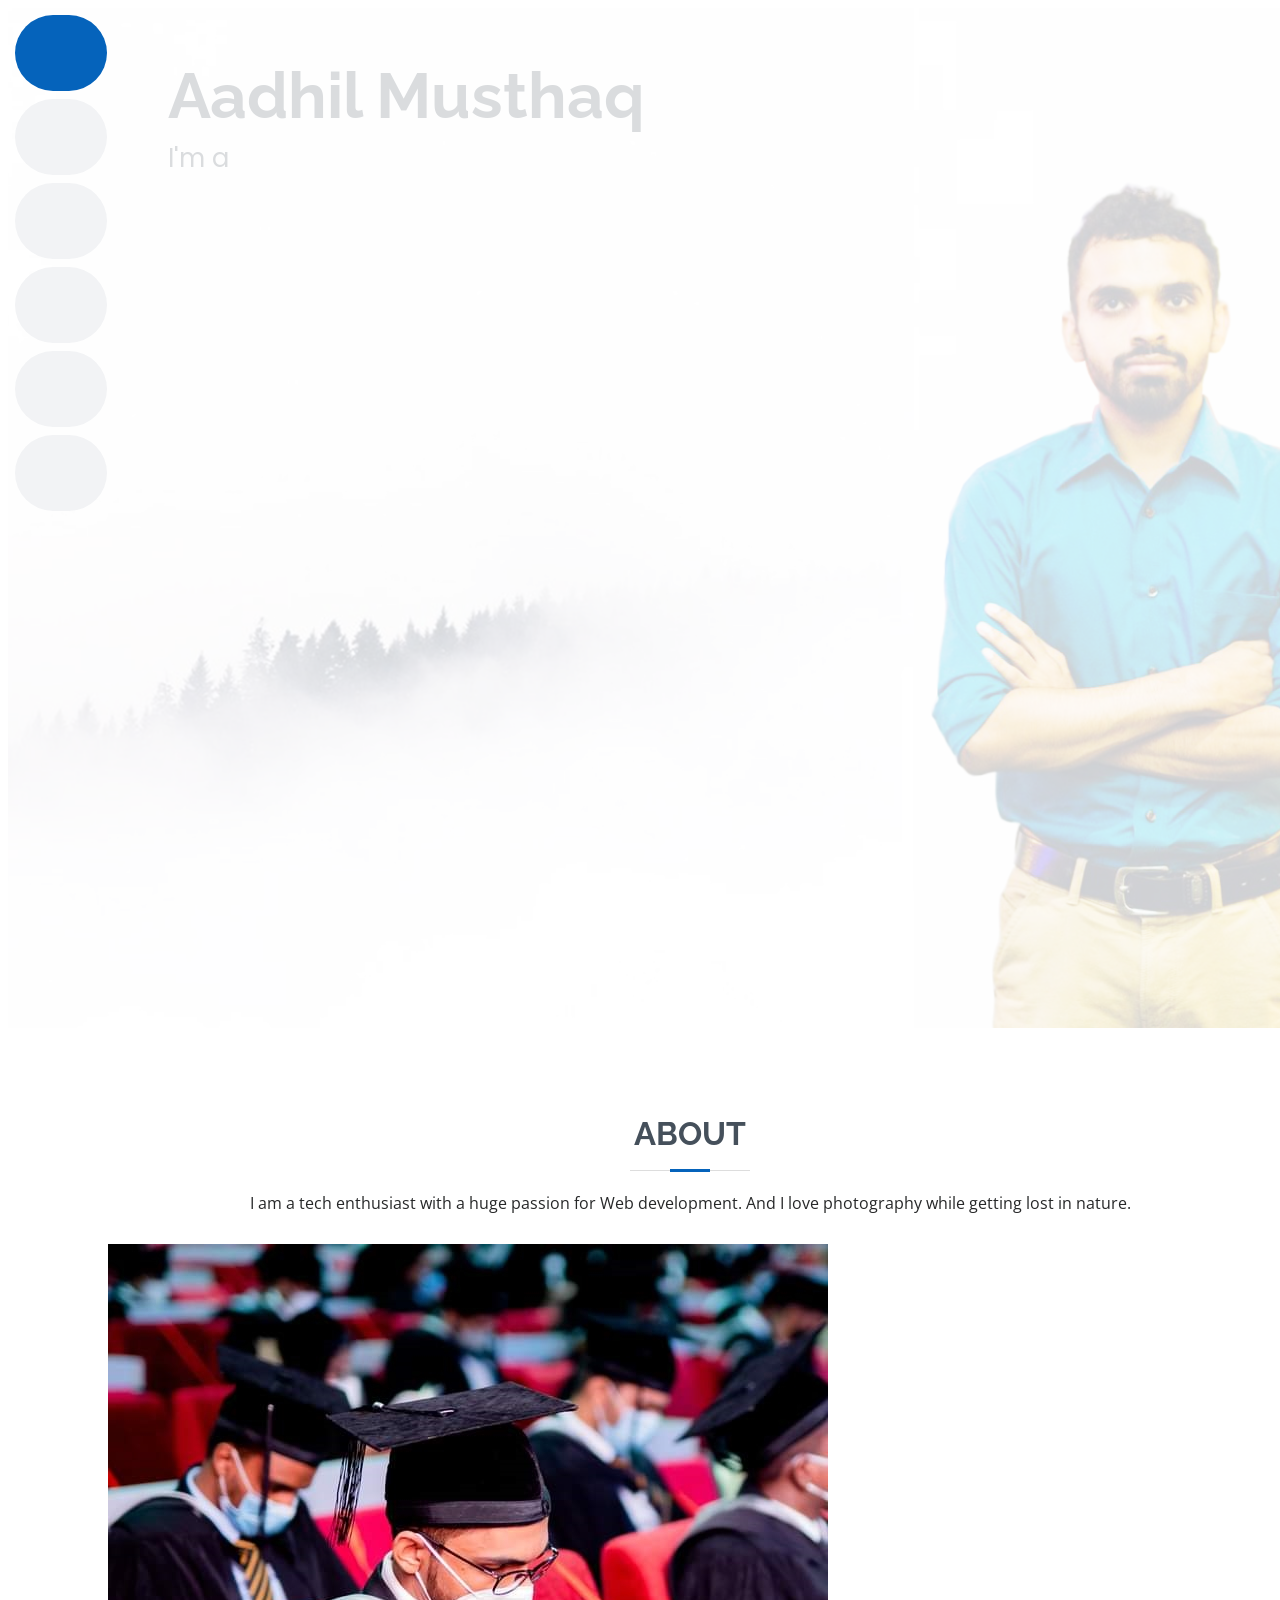
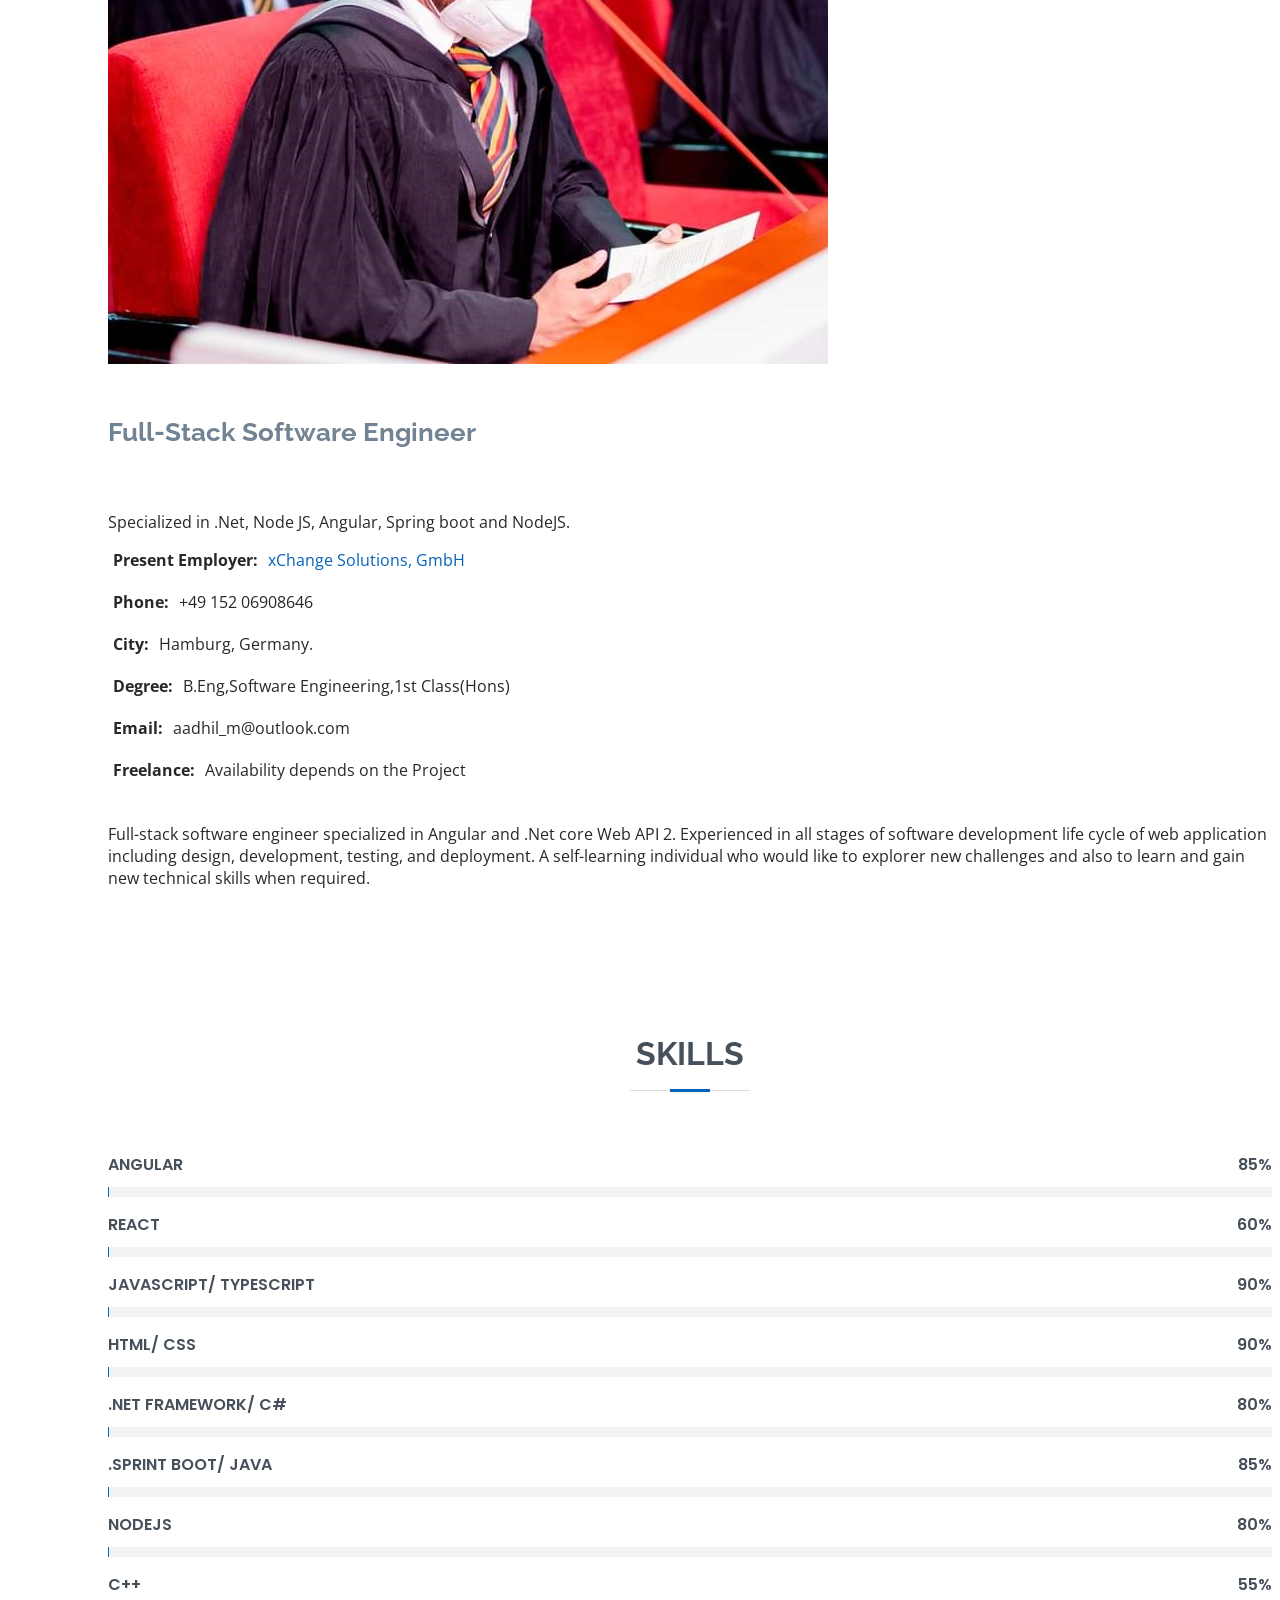
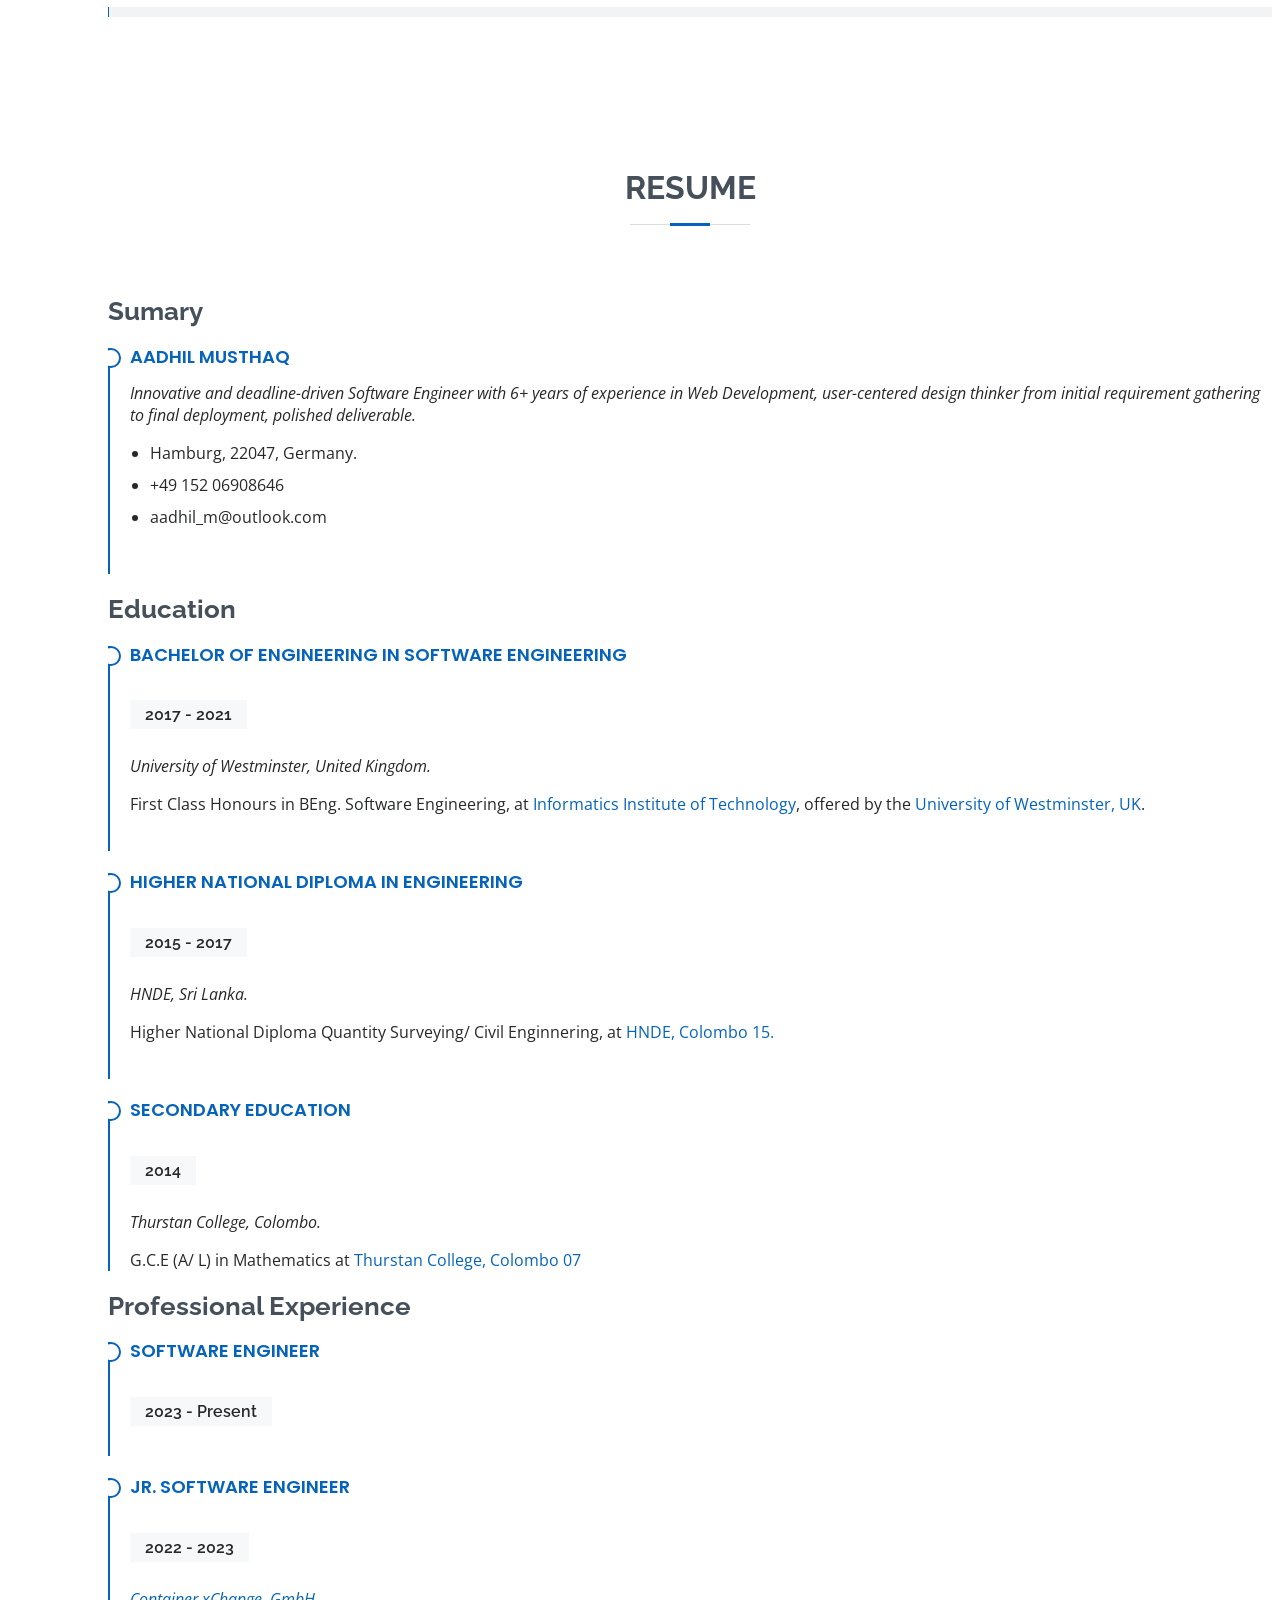
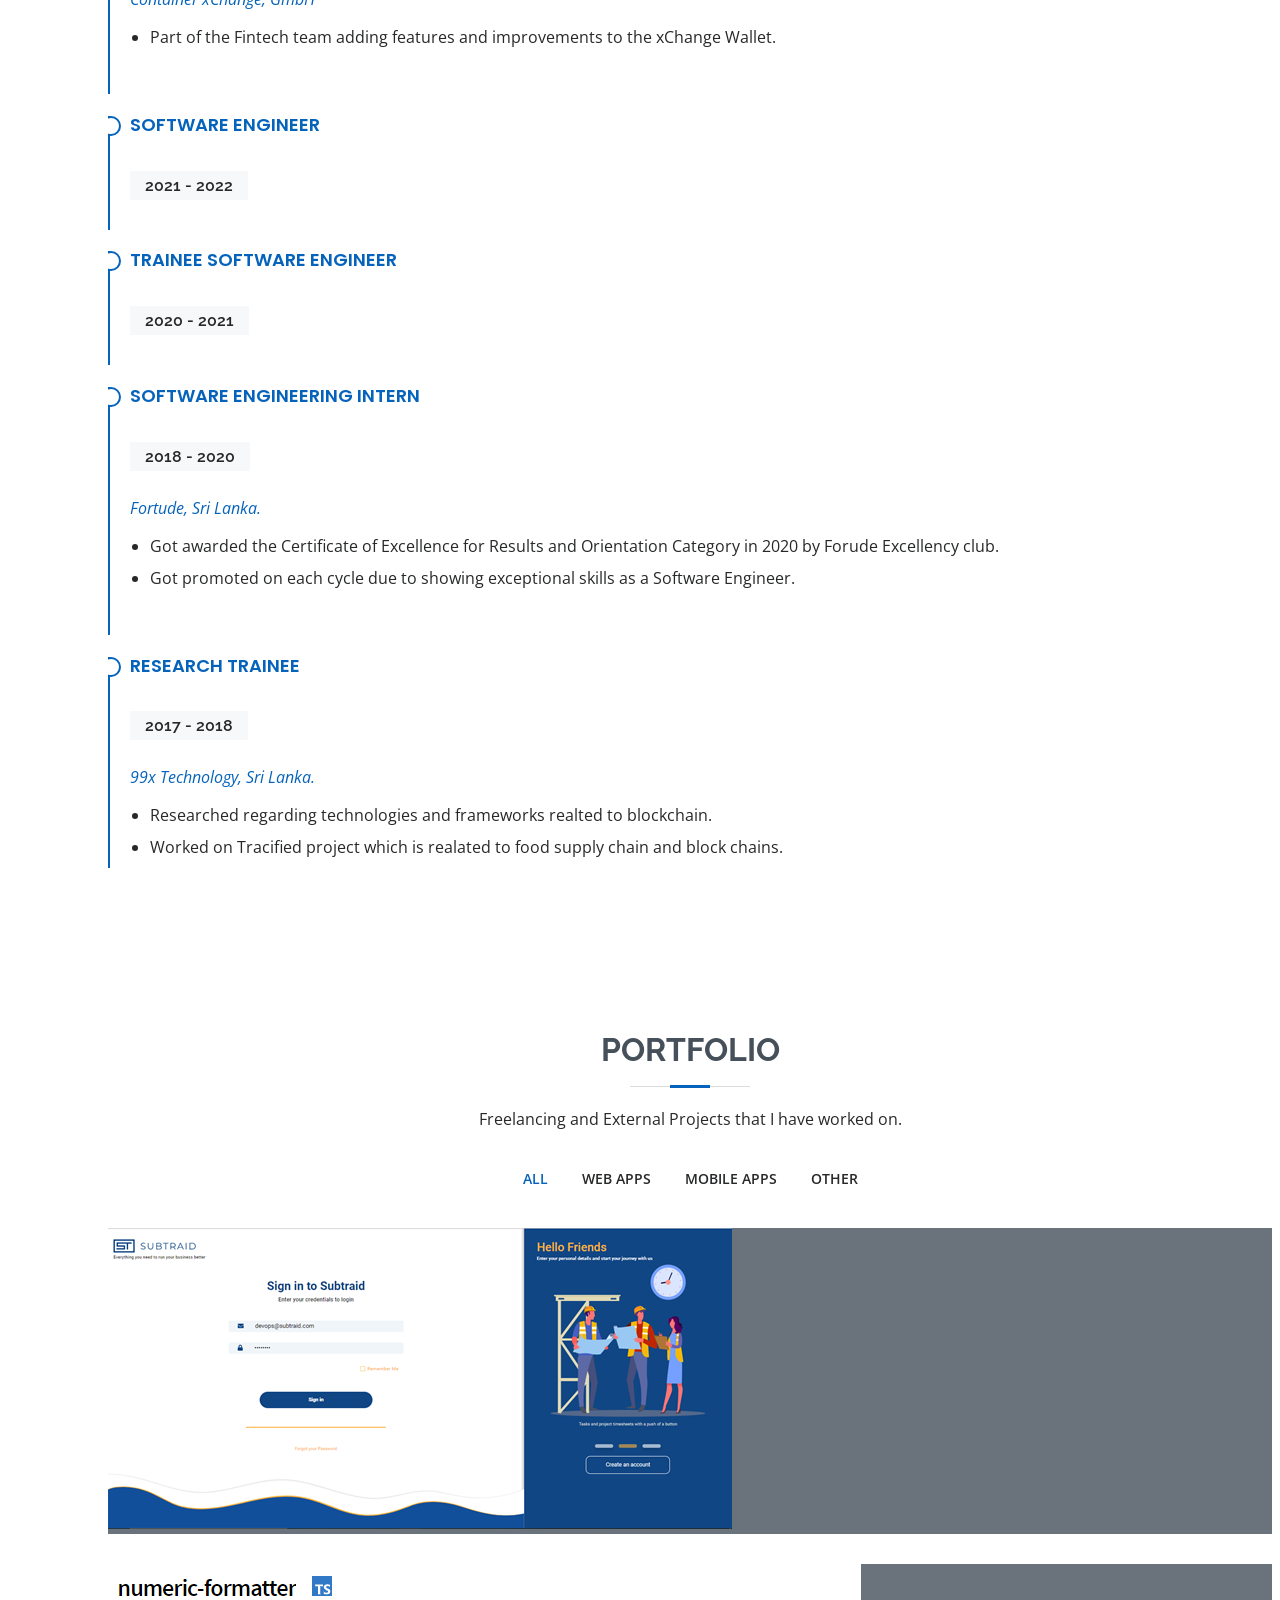
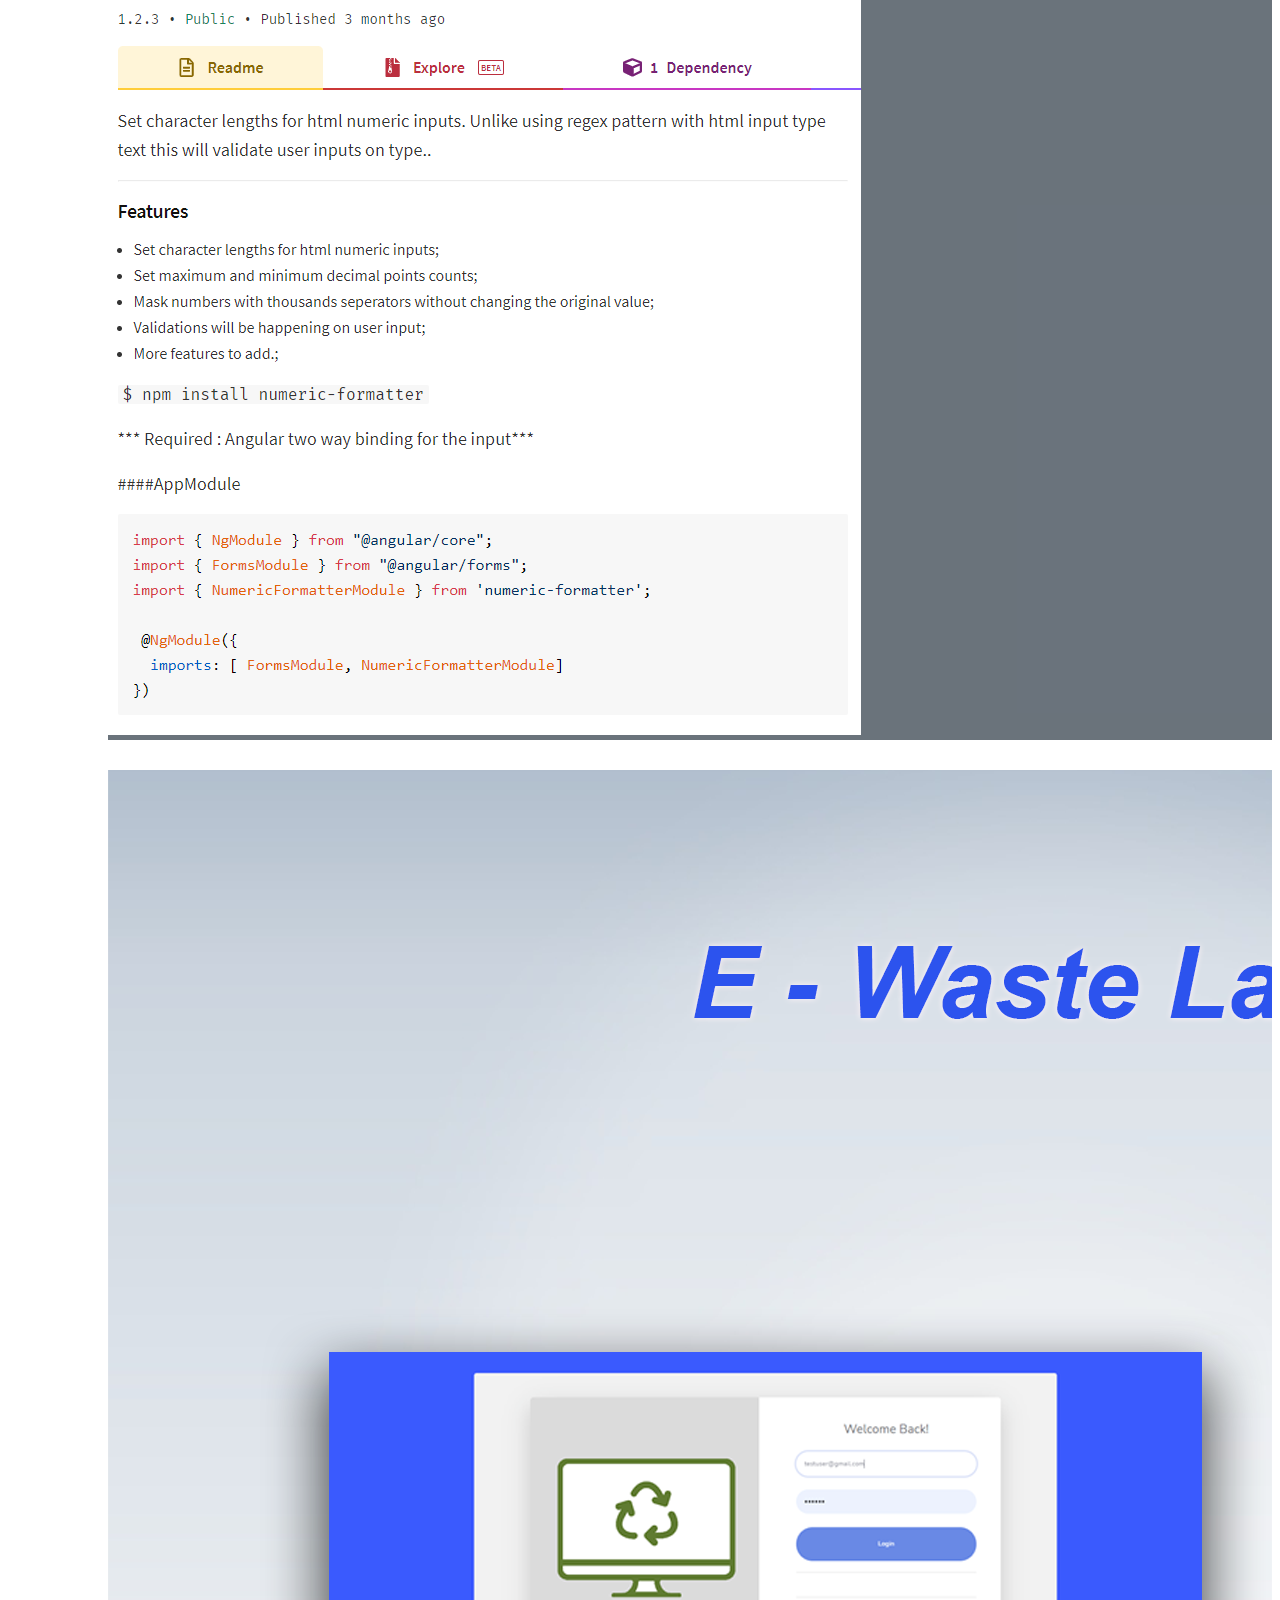
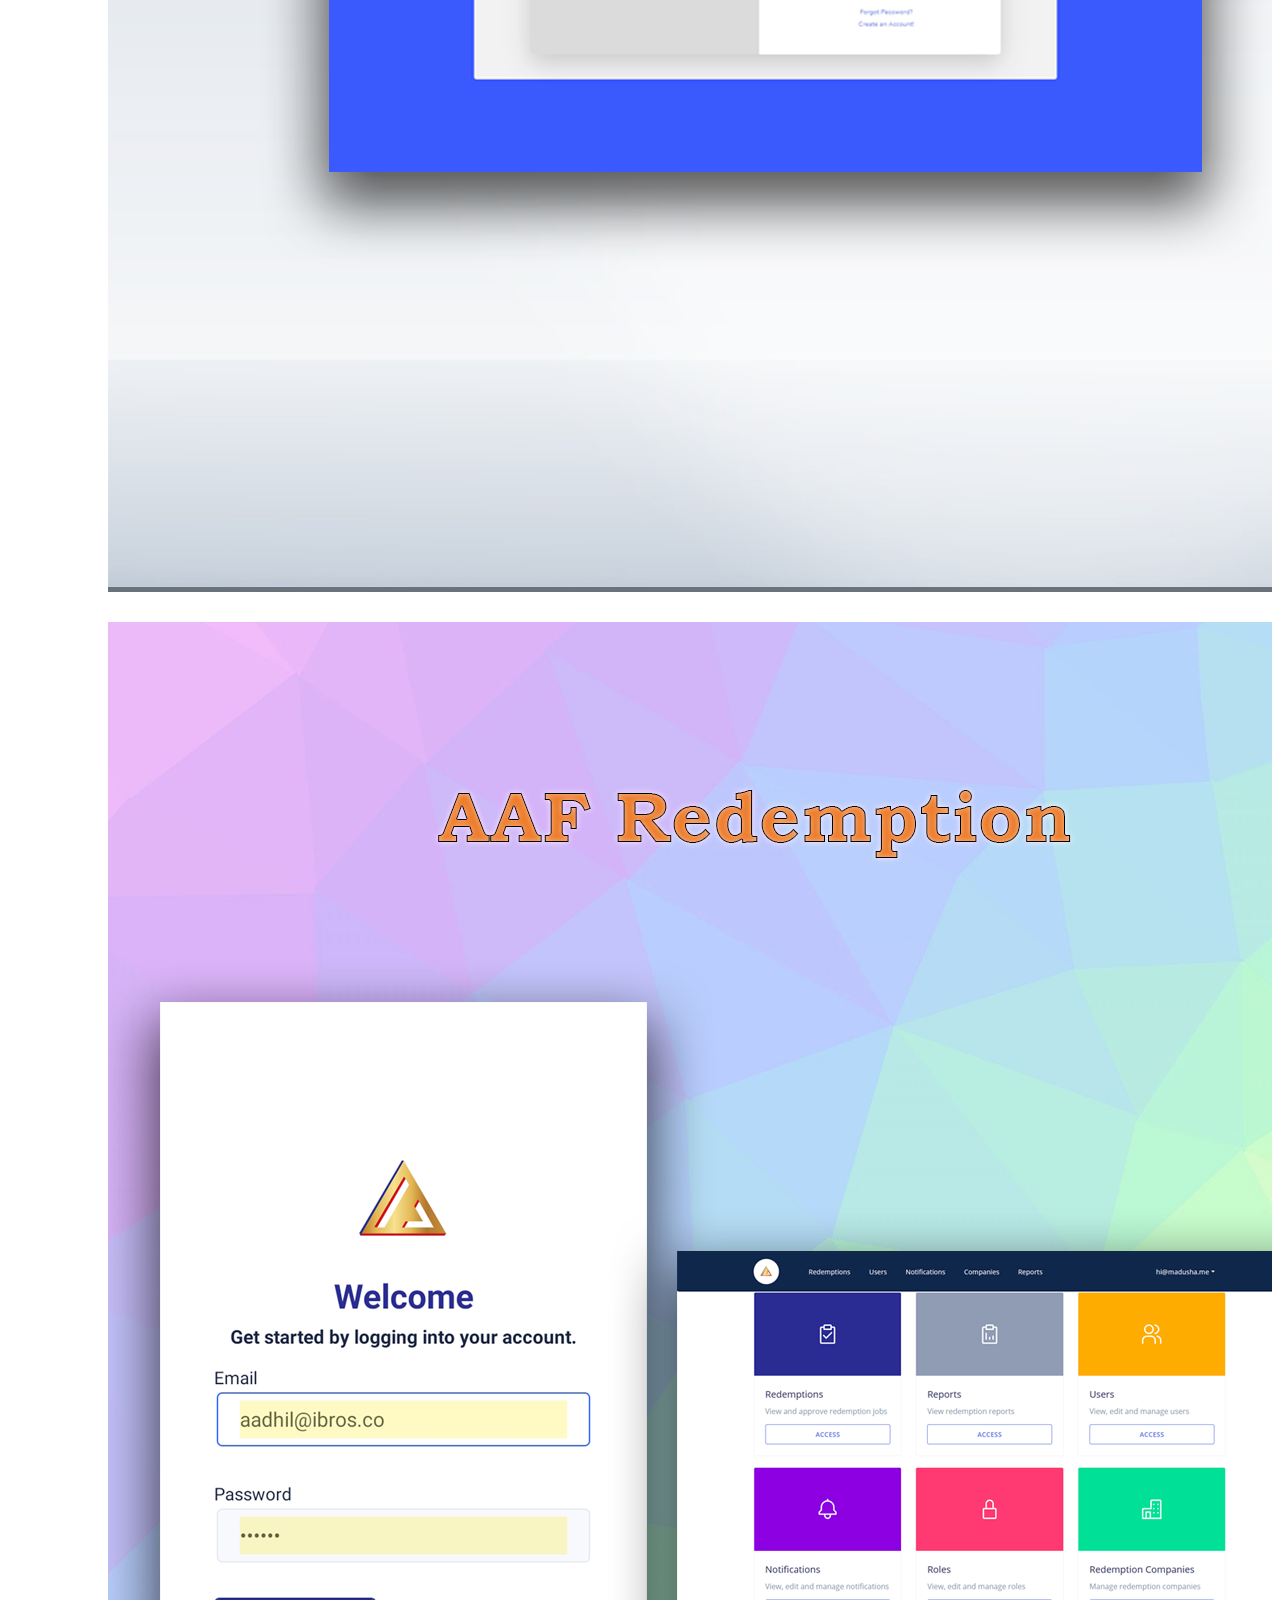
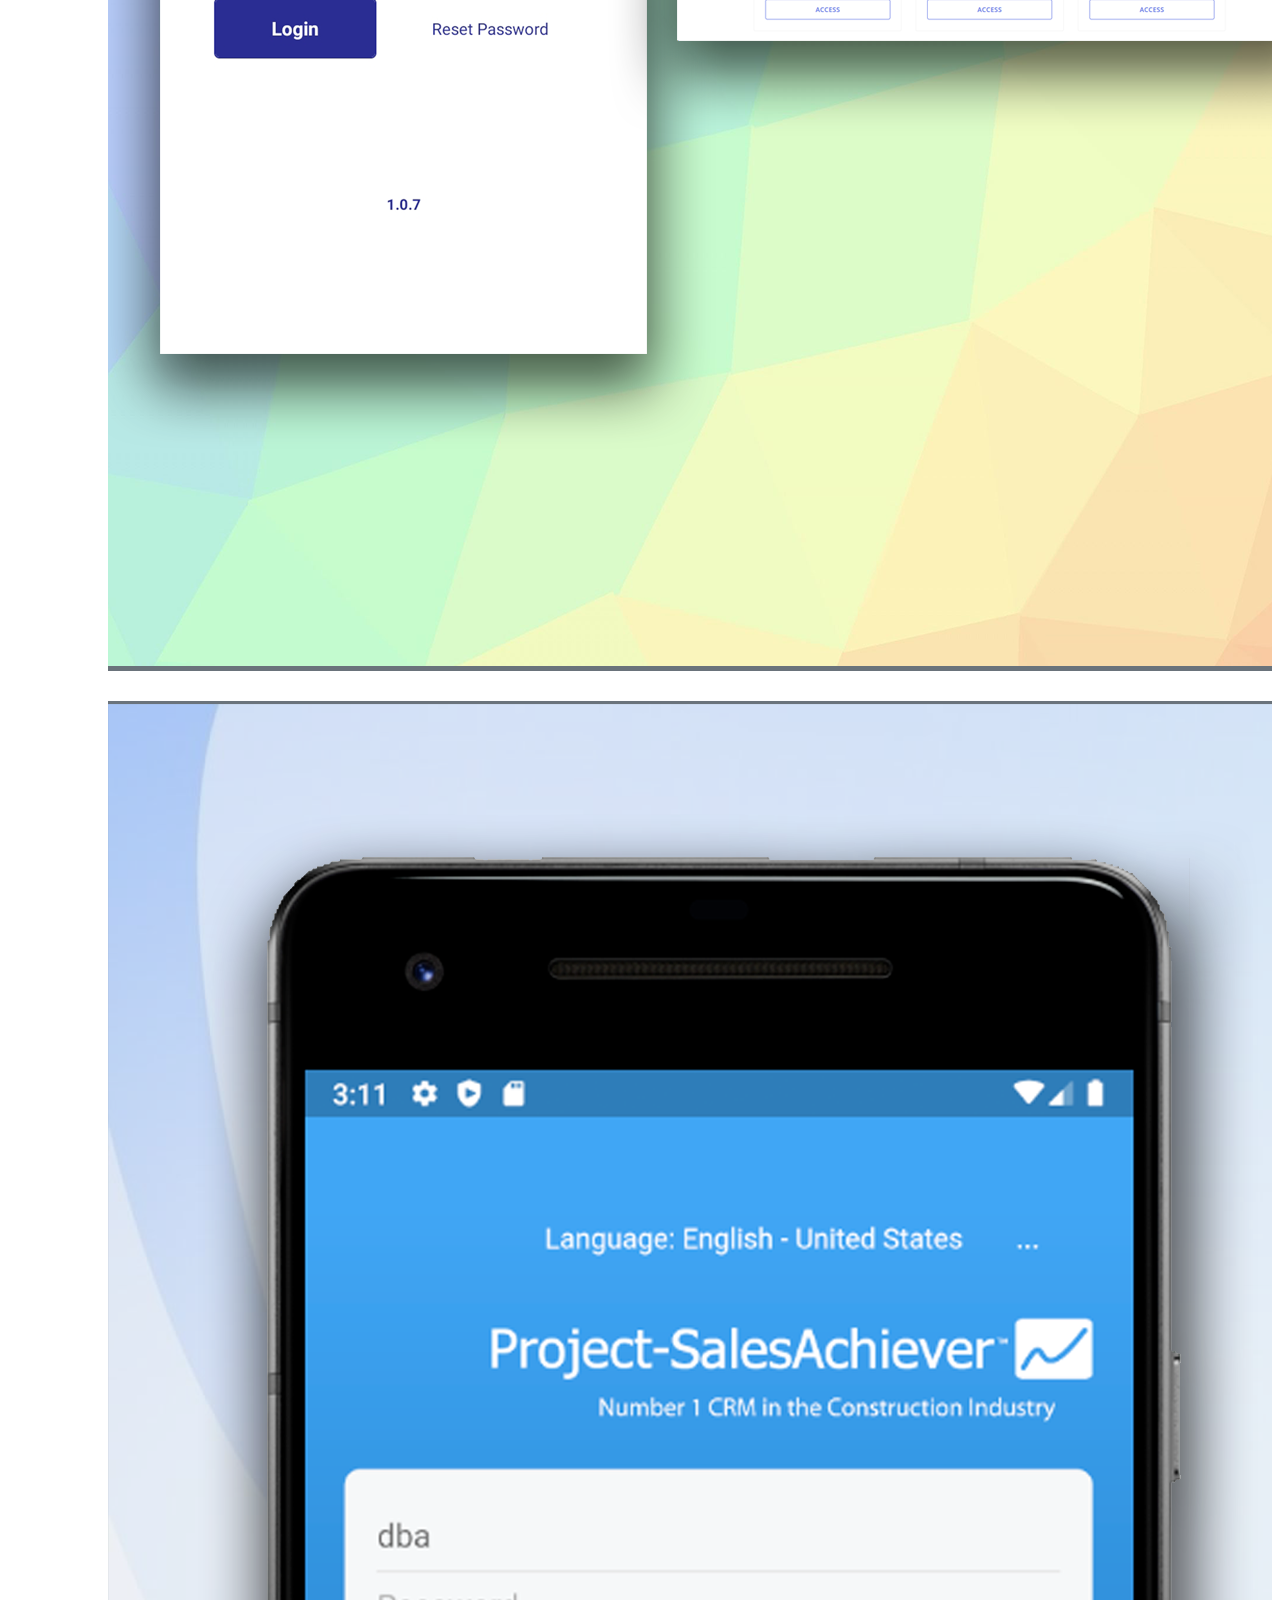
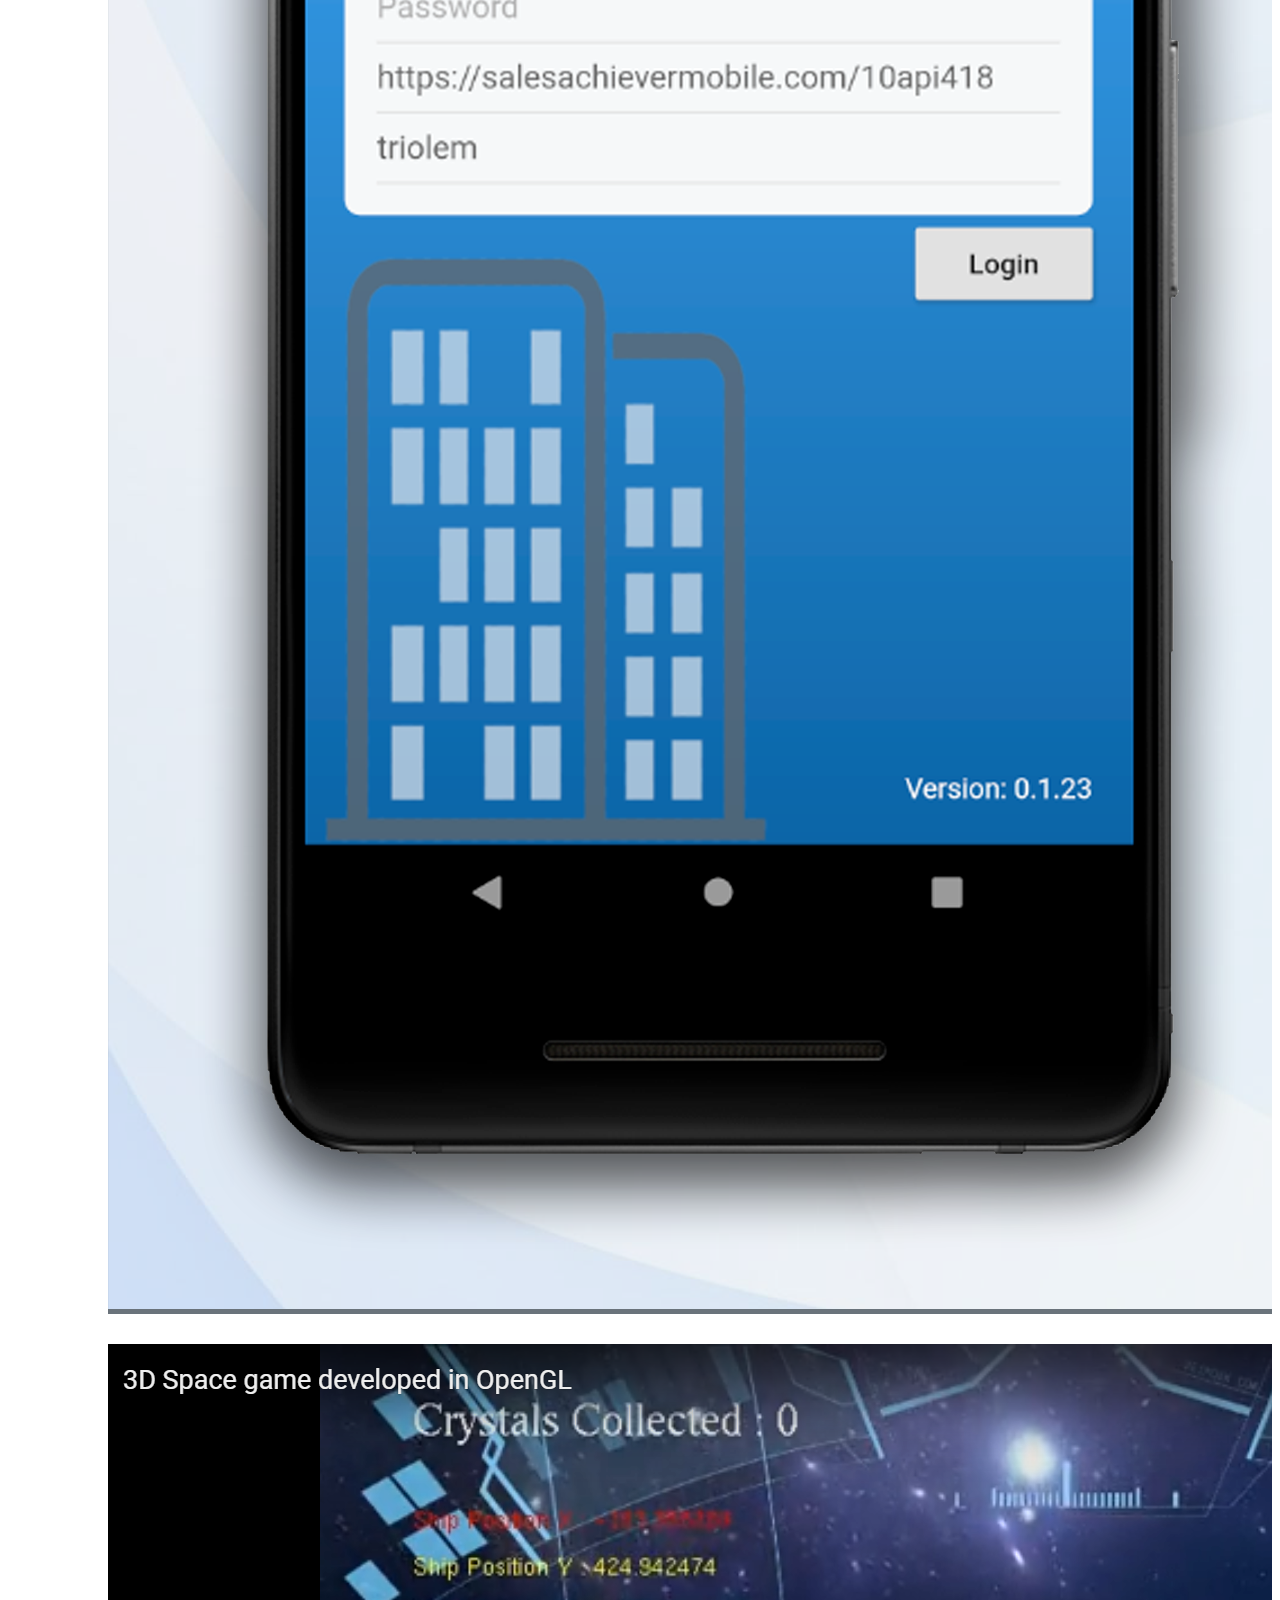
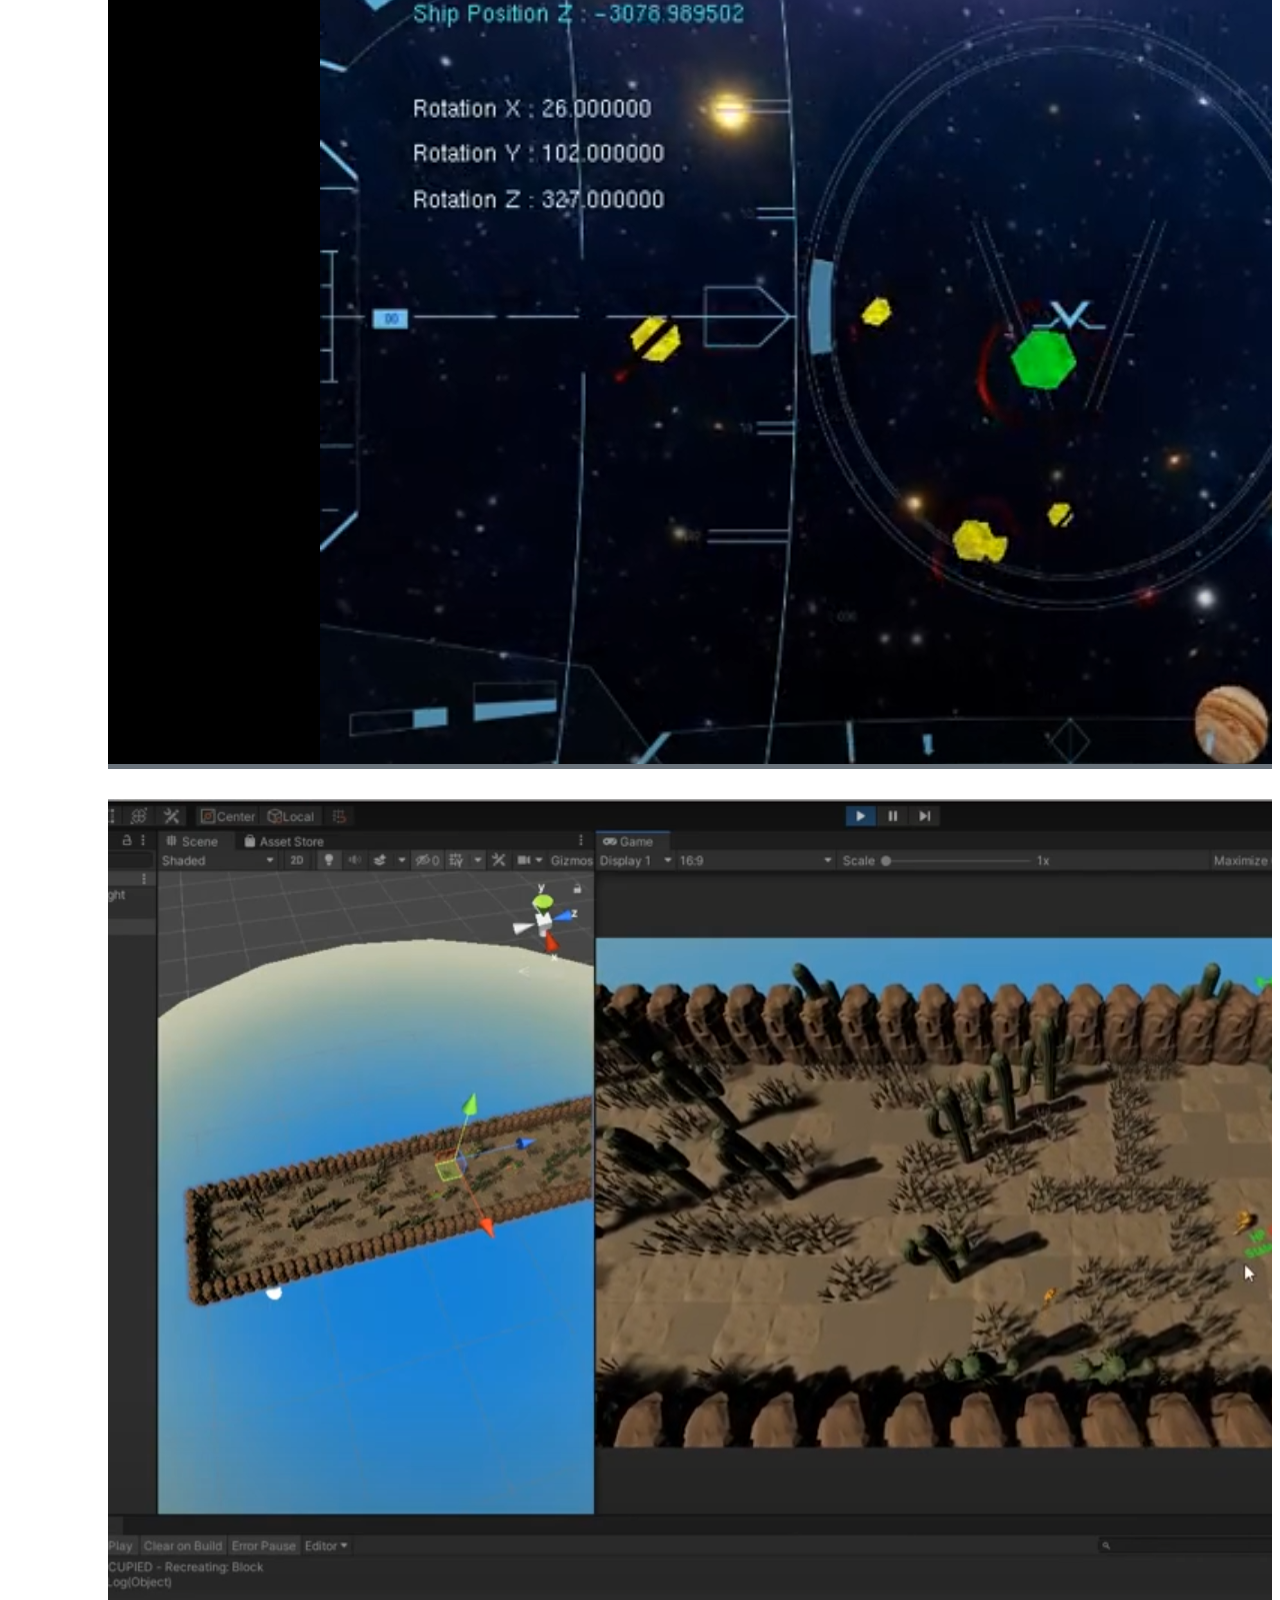
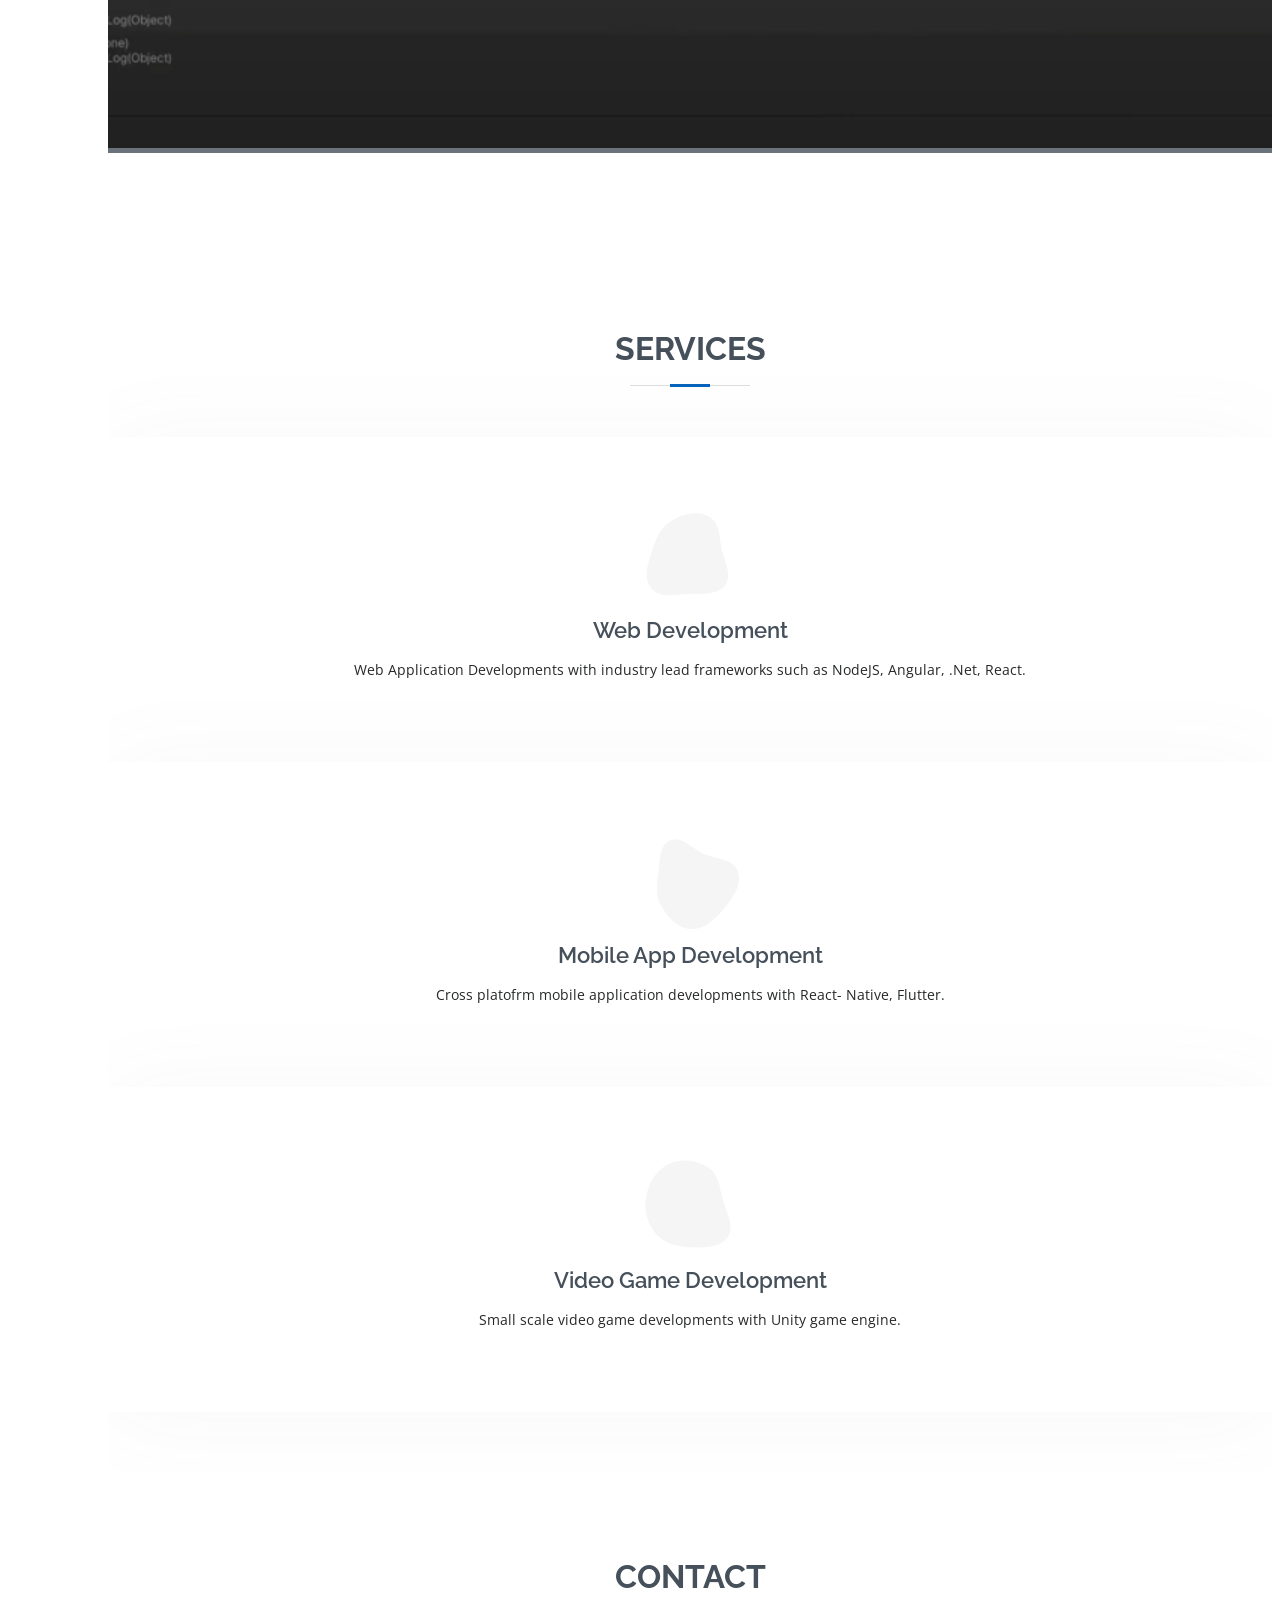
==== commit 3508ce4c: "update index" ====
--- a/index.html
+++ b/index.html
@@ -205,7 +205,7 @@
             <div class="progress">
               <span class="skill">Angular <i class="val">85%</i></span>
               <div class="progress-bar-wrap">
-                <div class="progress-bar" role="progressbar" aria-valuenow="80" aria-valuemin="0" aria-valuemax="100">
+                <div class="progress-bar" role="progressbar" aria-valuenow="85" aria-valuemin="0" aria-valuemax="100">
                 </div>
               </div>
             </div>
@@ -229,7 +229,7 @@
             <div class="progress">
               <span class="skill">HTML/ CSS <i class="val">90%</i></span>
               <div class="progress-bar-wrap">
-                <div class="progress-bar" role="progressbar" aria-valuenow="85" aria-valuemin="0" aria-valuemax="100">
+                <div class="progress-bar" role="progressbar" aria-valuenow="90" aria-valuemin="0" aria-valuemax="100">
                 </div>
               </div>
             </div>
@@ -246,9 +246,9 @@
             </div>
 
             <div class="progress">
-              <span class="skill">.Sprint boot/ Java<i class="val">80%</i></span>
+              <span class="skill">.Sprint boot/ Java<i class="val">85%</i></span>
               <div class="progress-bar-wrap">
-                <div class="progress-bar" role="progressbar" aria-valuenow="80" aria-valuemin="0" aria-valuemax="100">
+                <div class="progress-bar" role="progressbar" aria-valuenow="85" aria-valuemin="0" aria-valuemax="100">
                 </div>
               </div>
             </div>
@@ -256,7 +256,7 @@
             <div class="progress">
               <span class="skill">NodeJS<i class="val">80%</i></span>
               <div class="progress-bar-wrap">
-                <div class="progress-bar" role="progressbar" aria-valuenow="75" aria-valuemin="0" aria-valuemax="100">
+                <div class="progress-bar" role="progressbar" aria-valuenow="80" aria-valuemin="0" aria-valuemax="100">
                 </div>
               </div>
             </div>
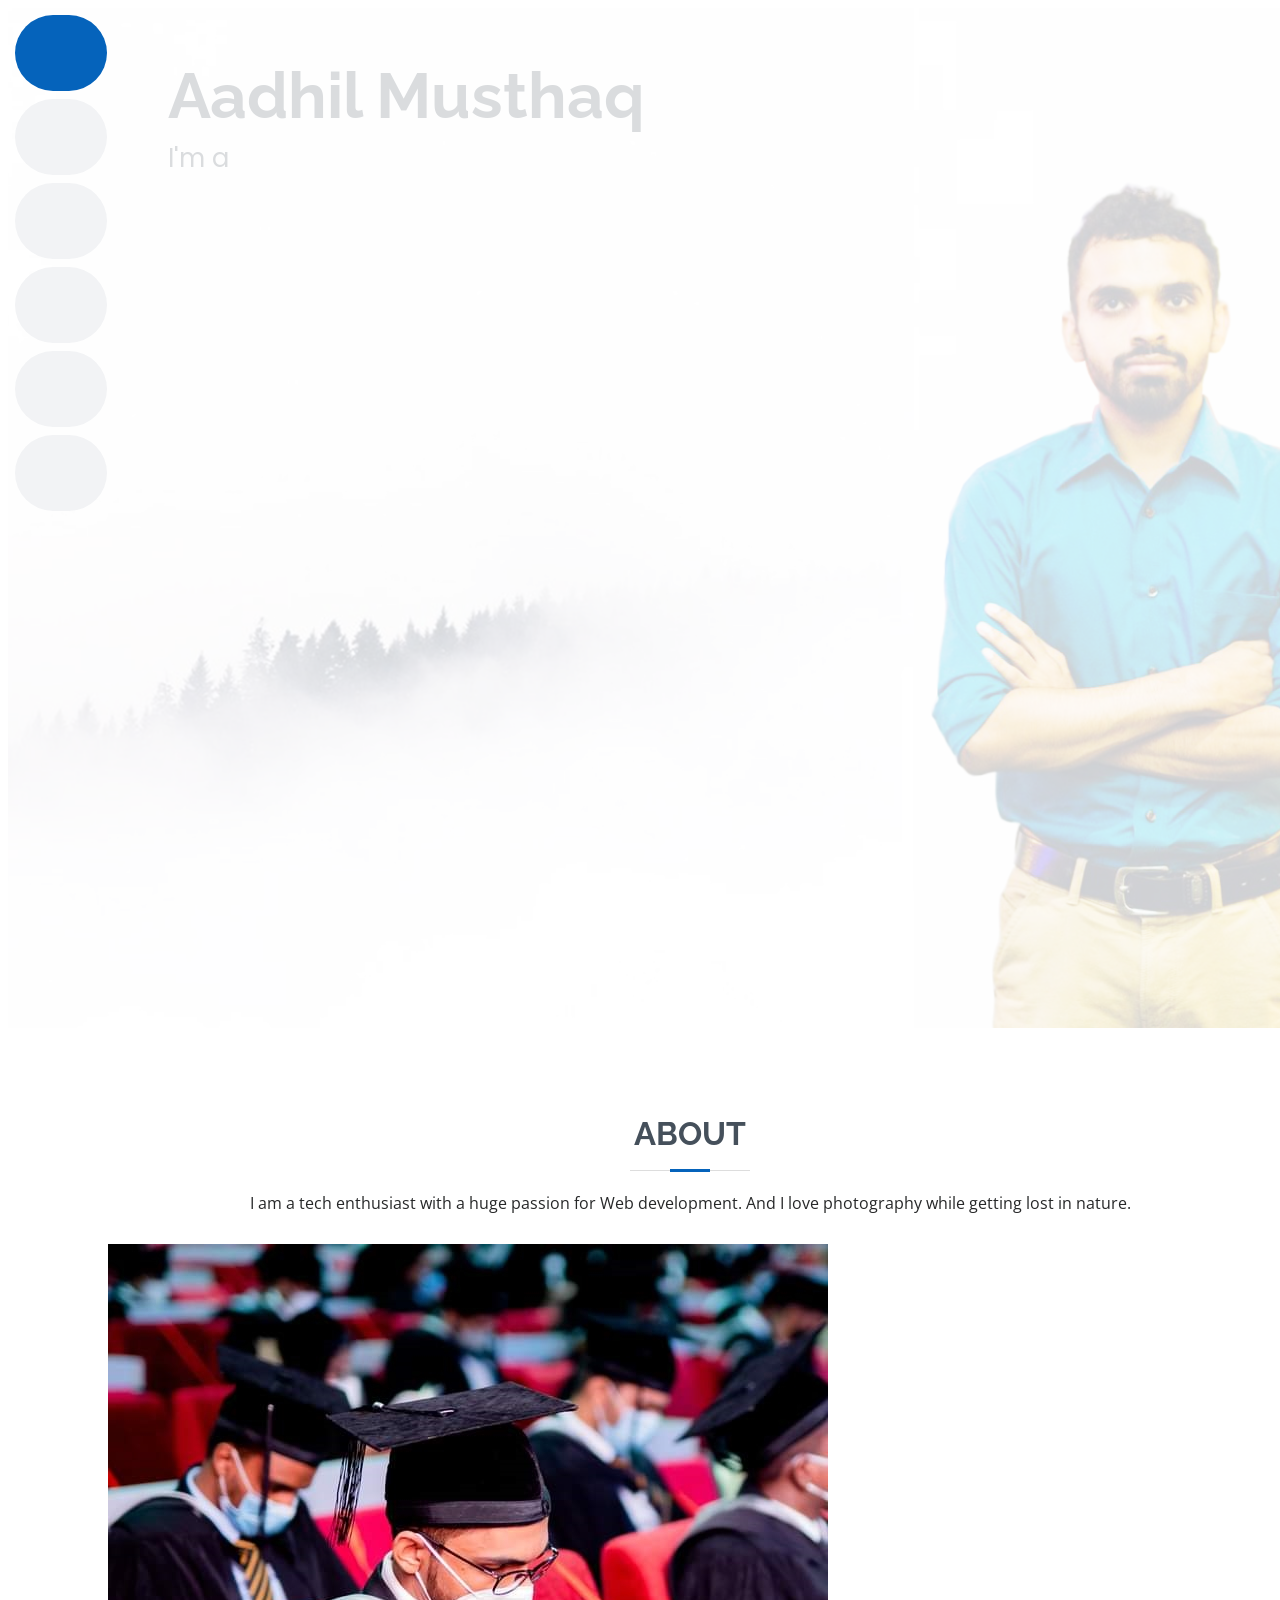
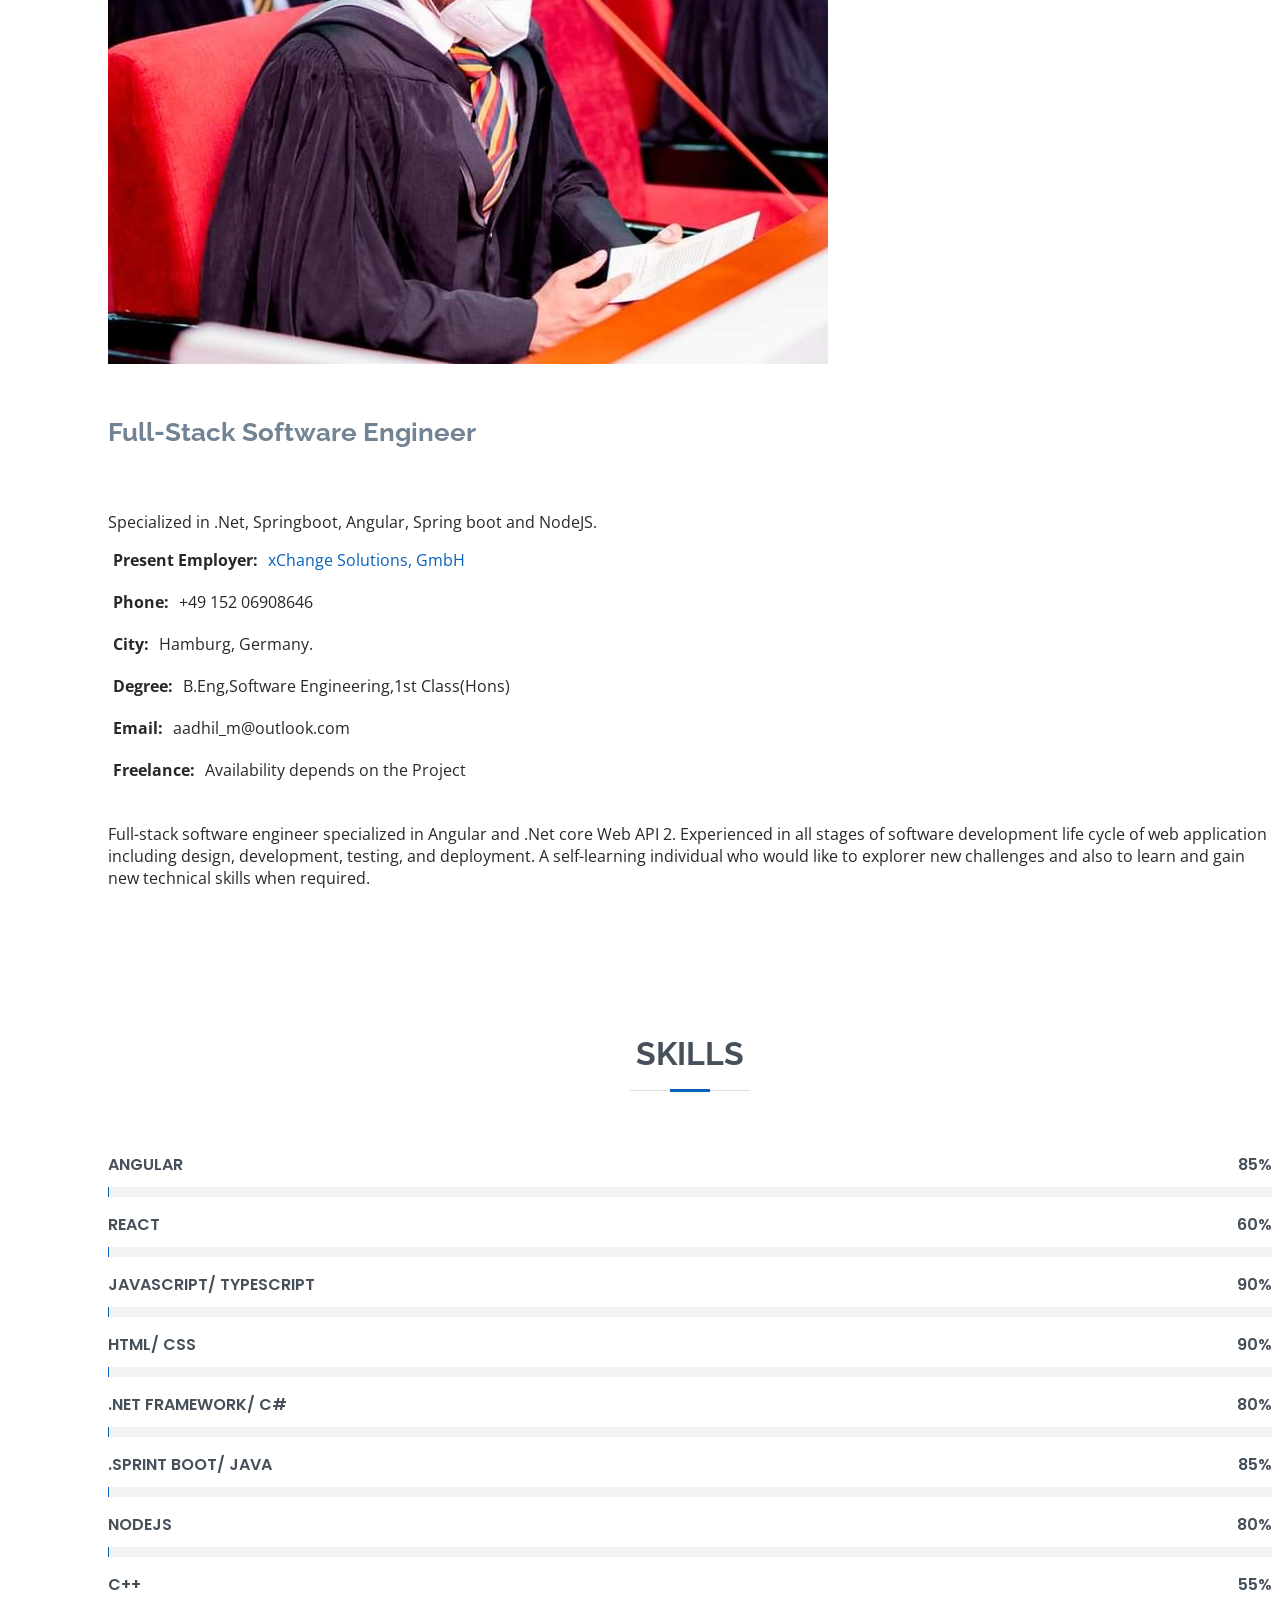
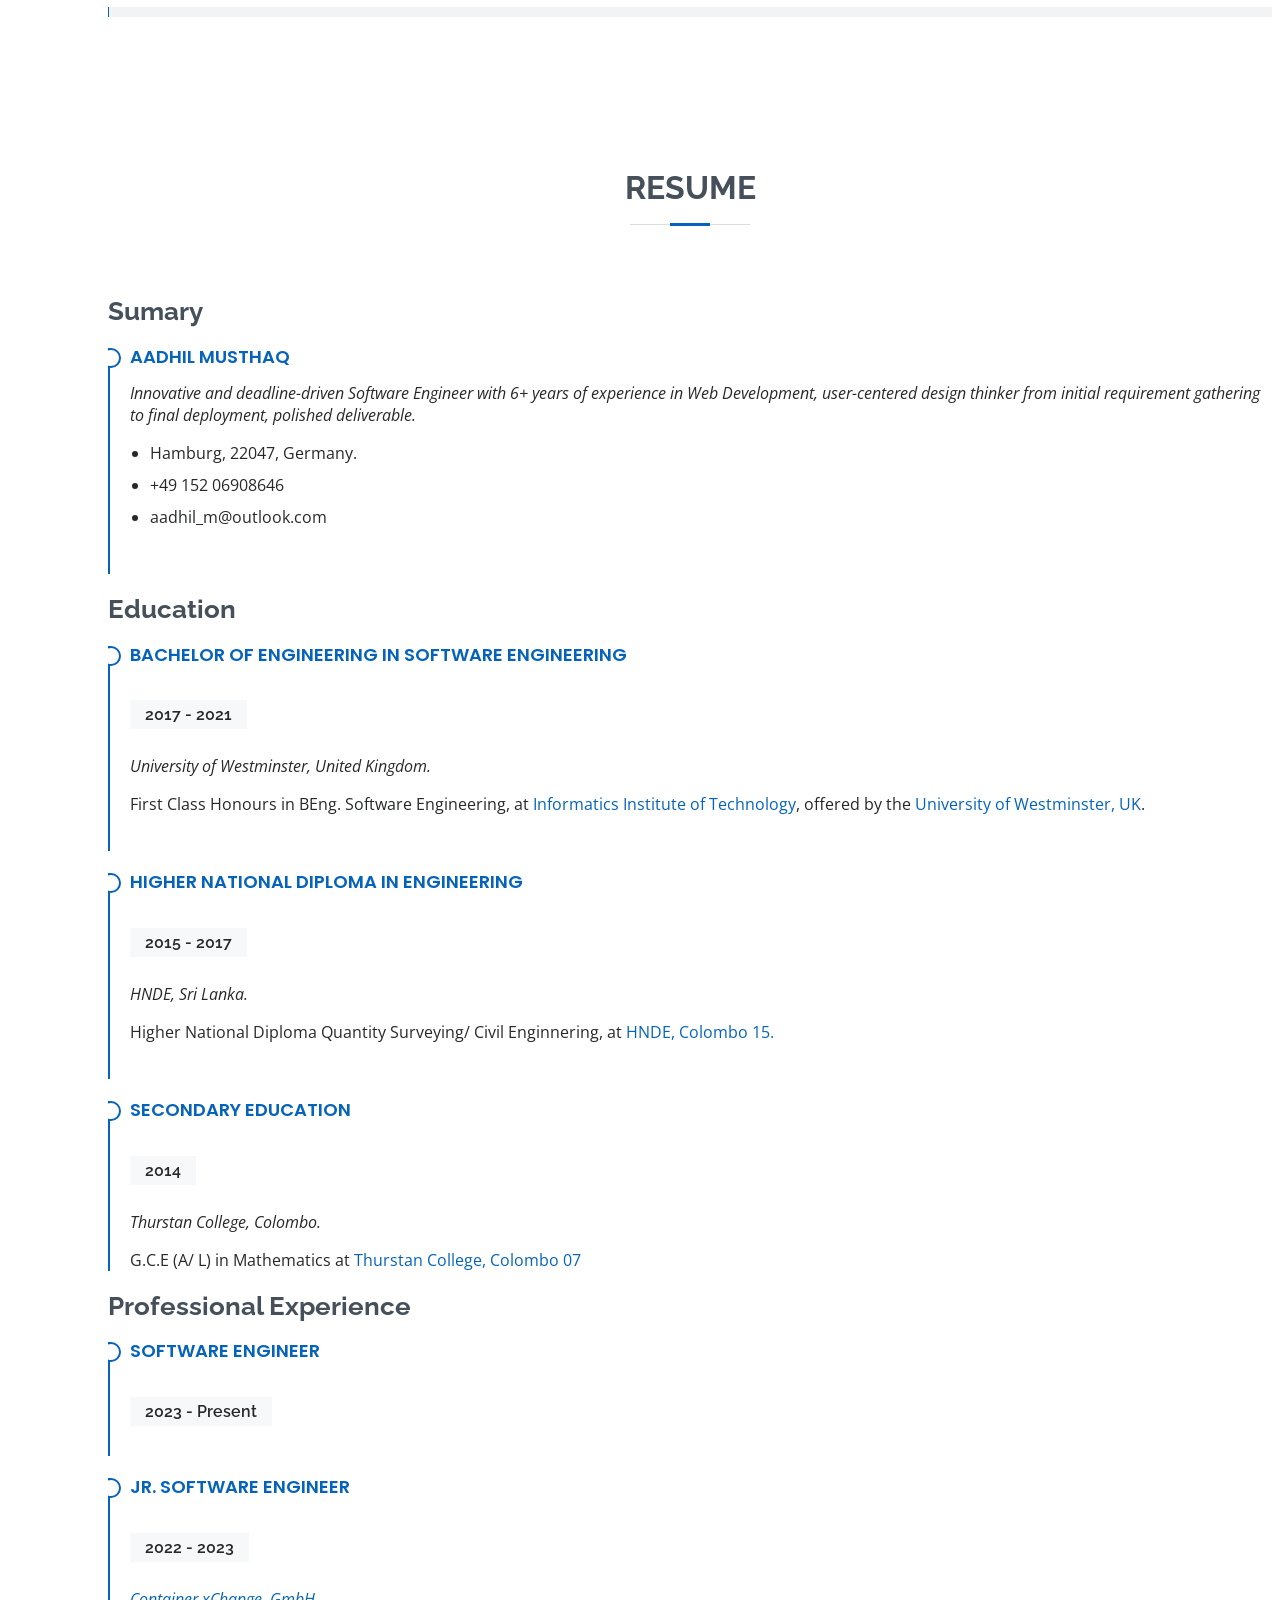
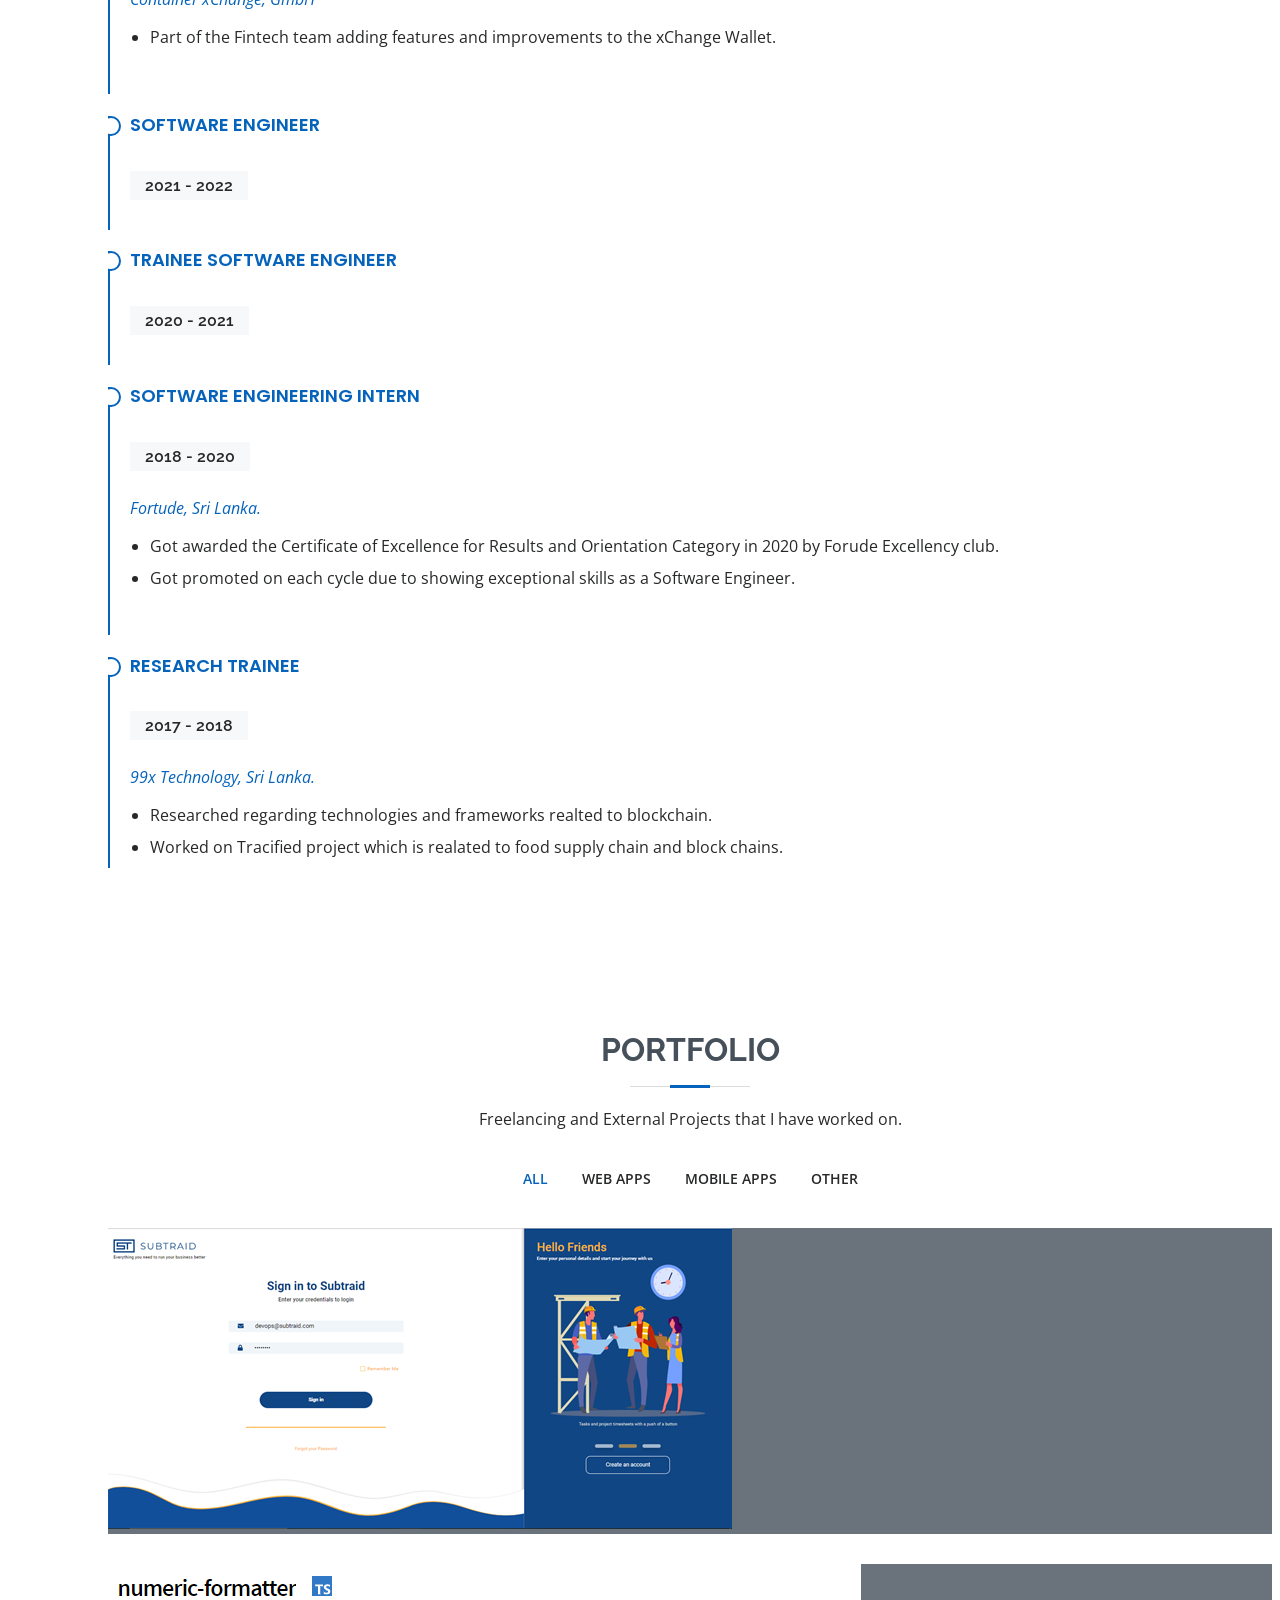
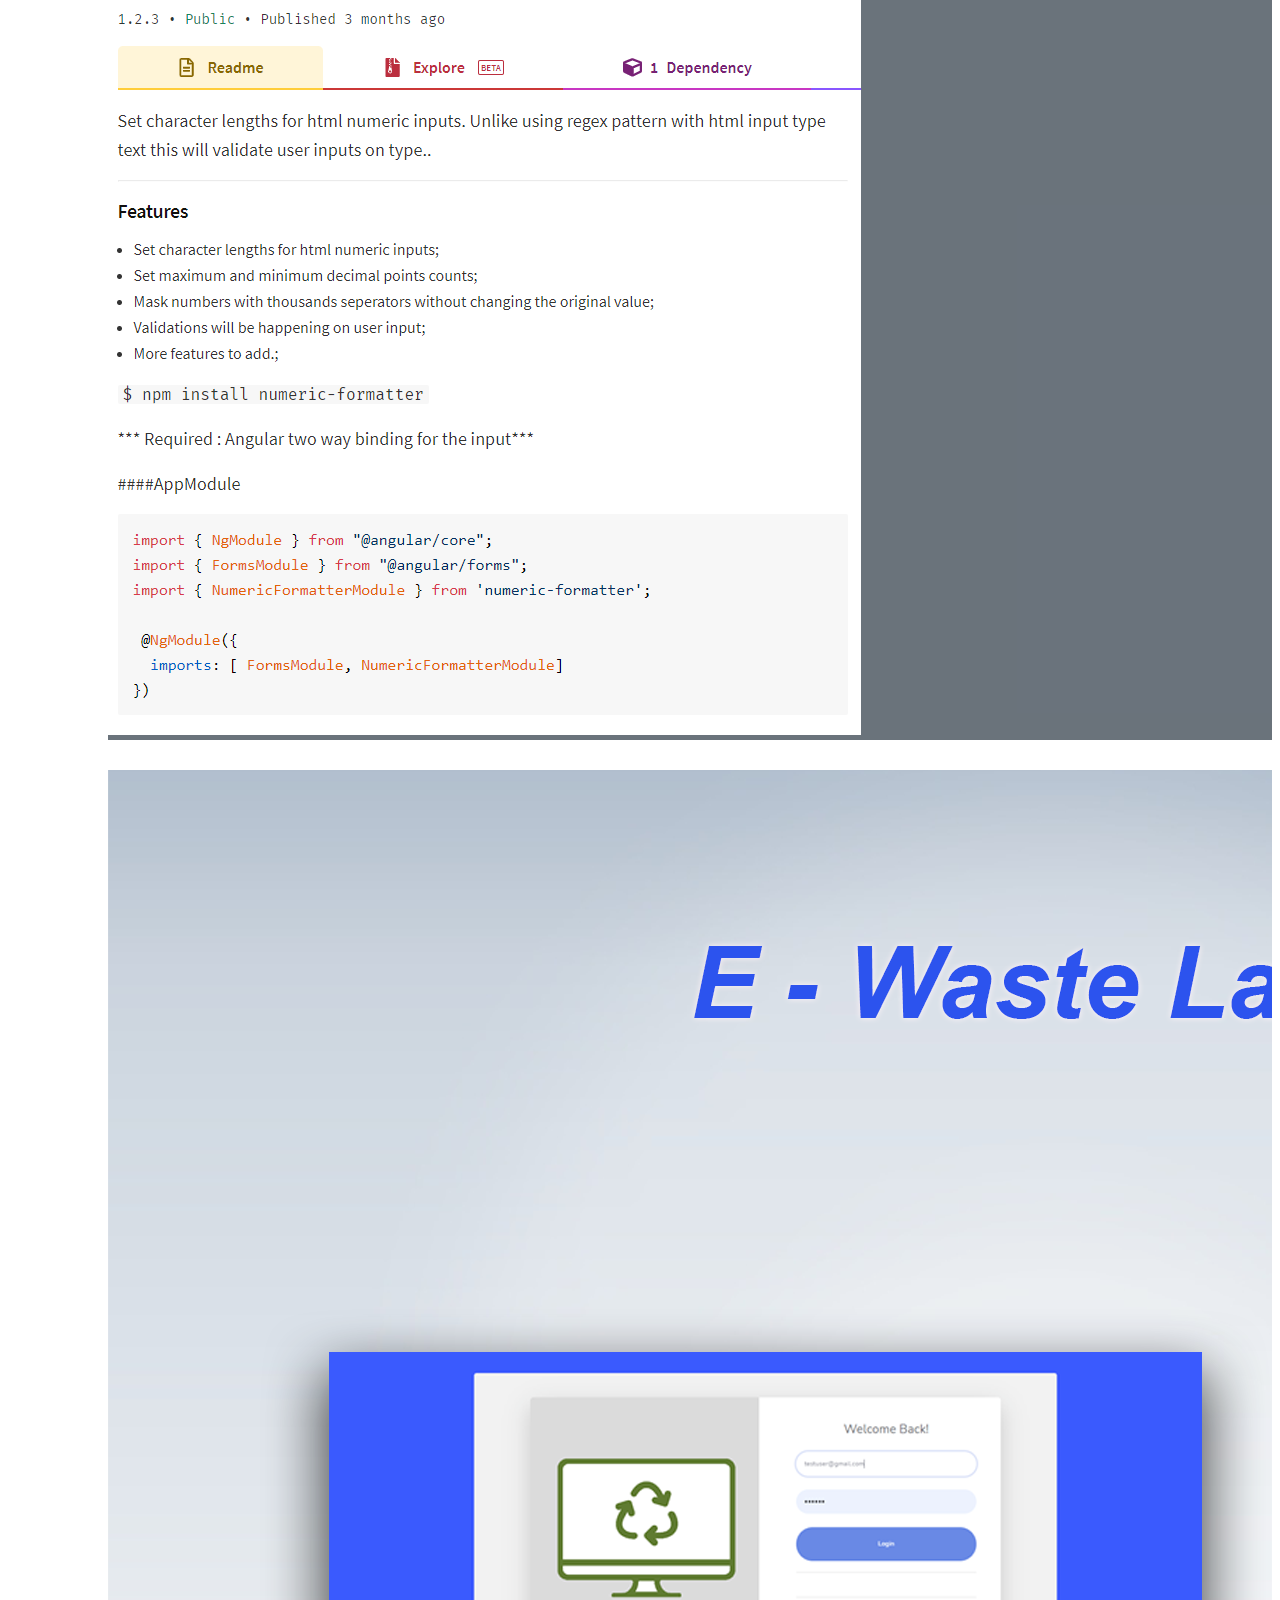
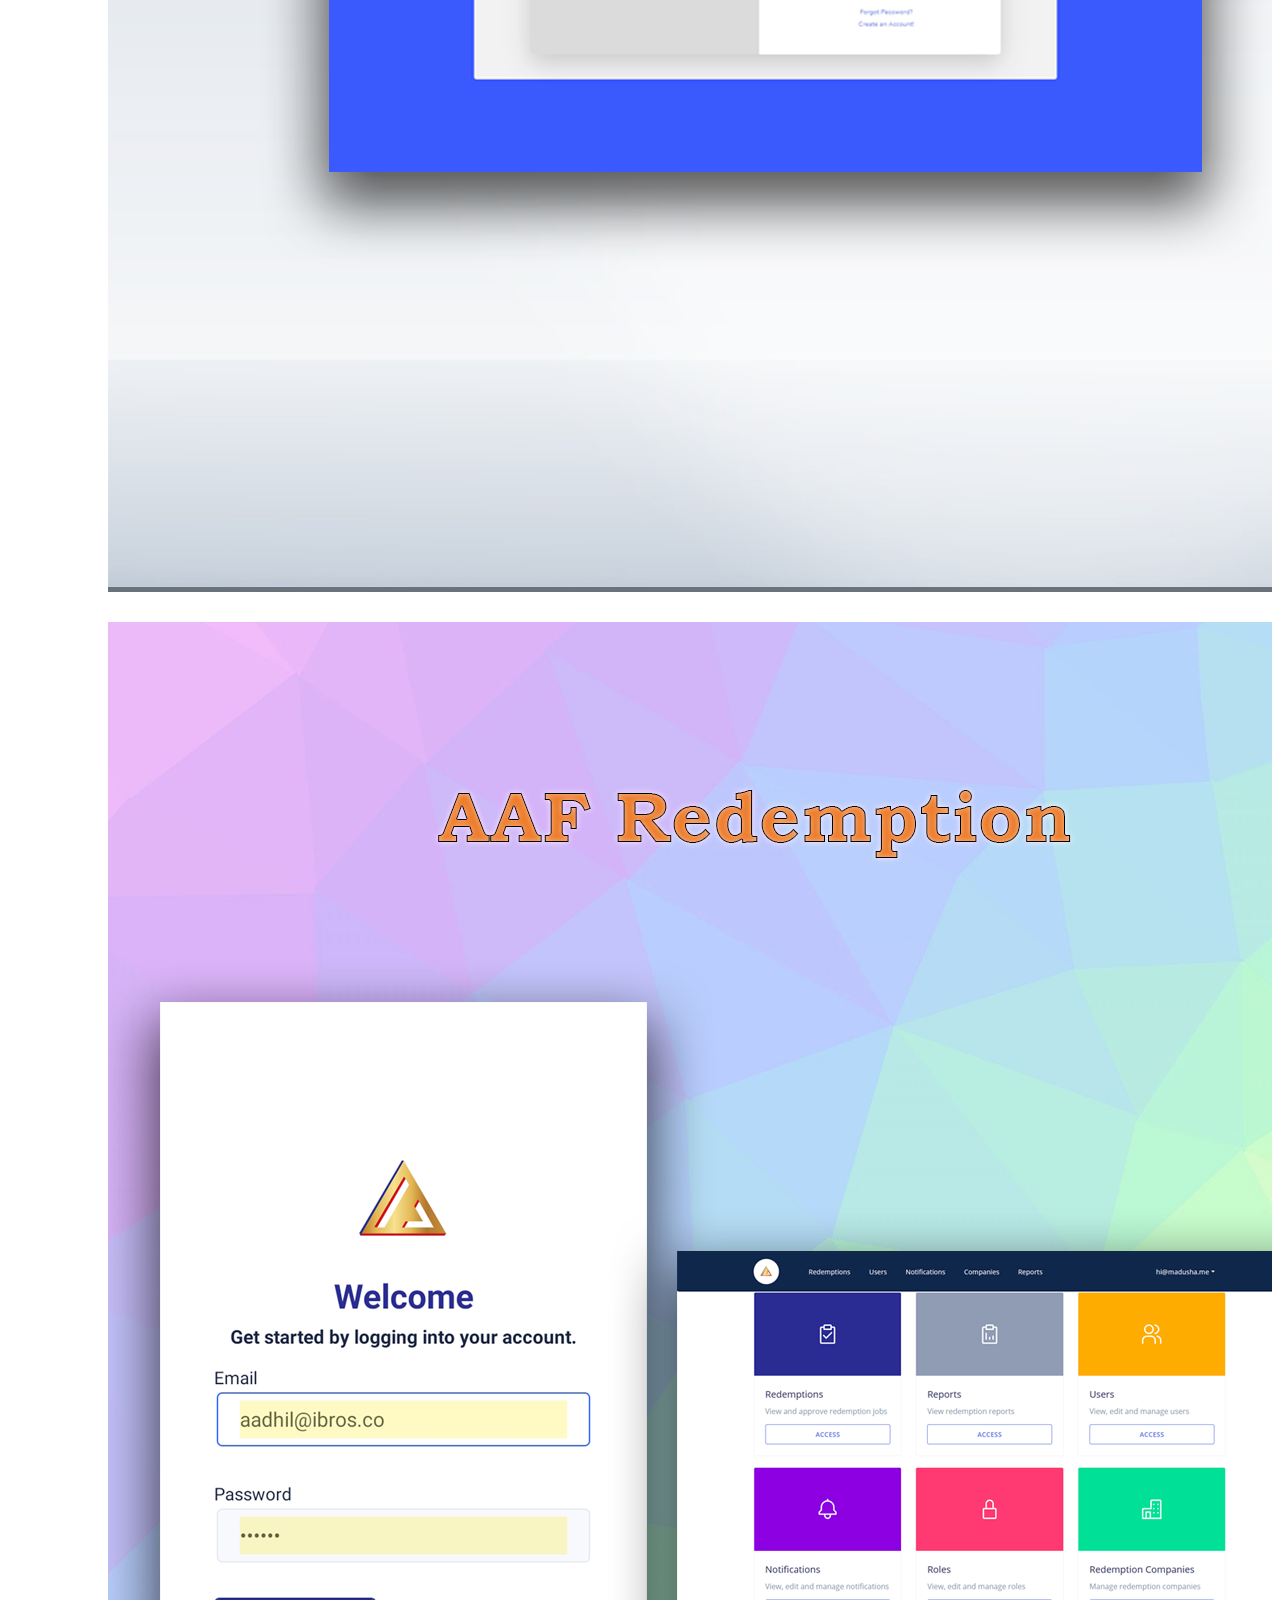
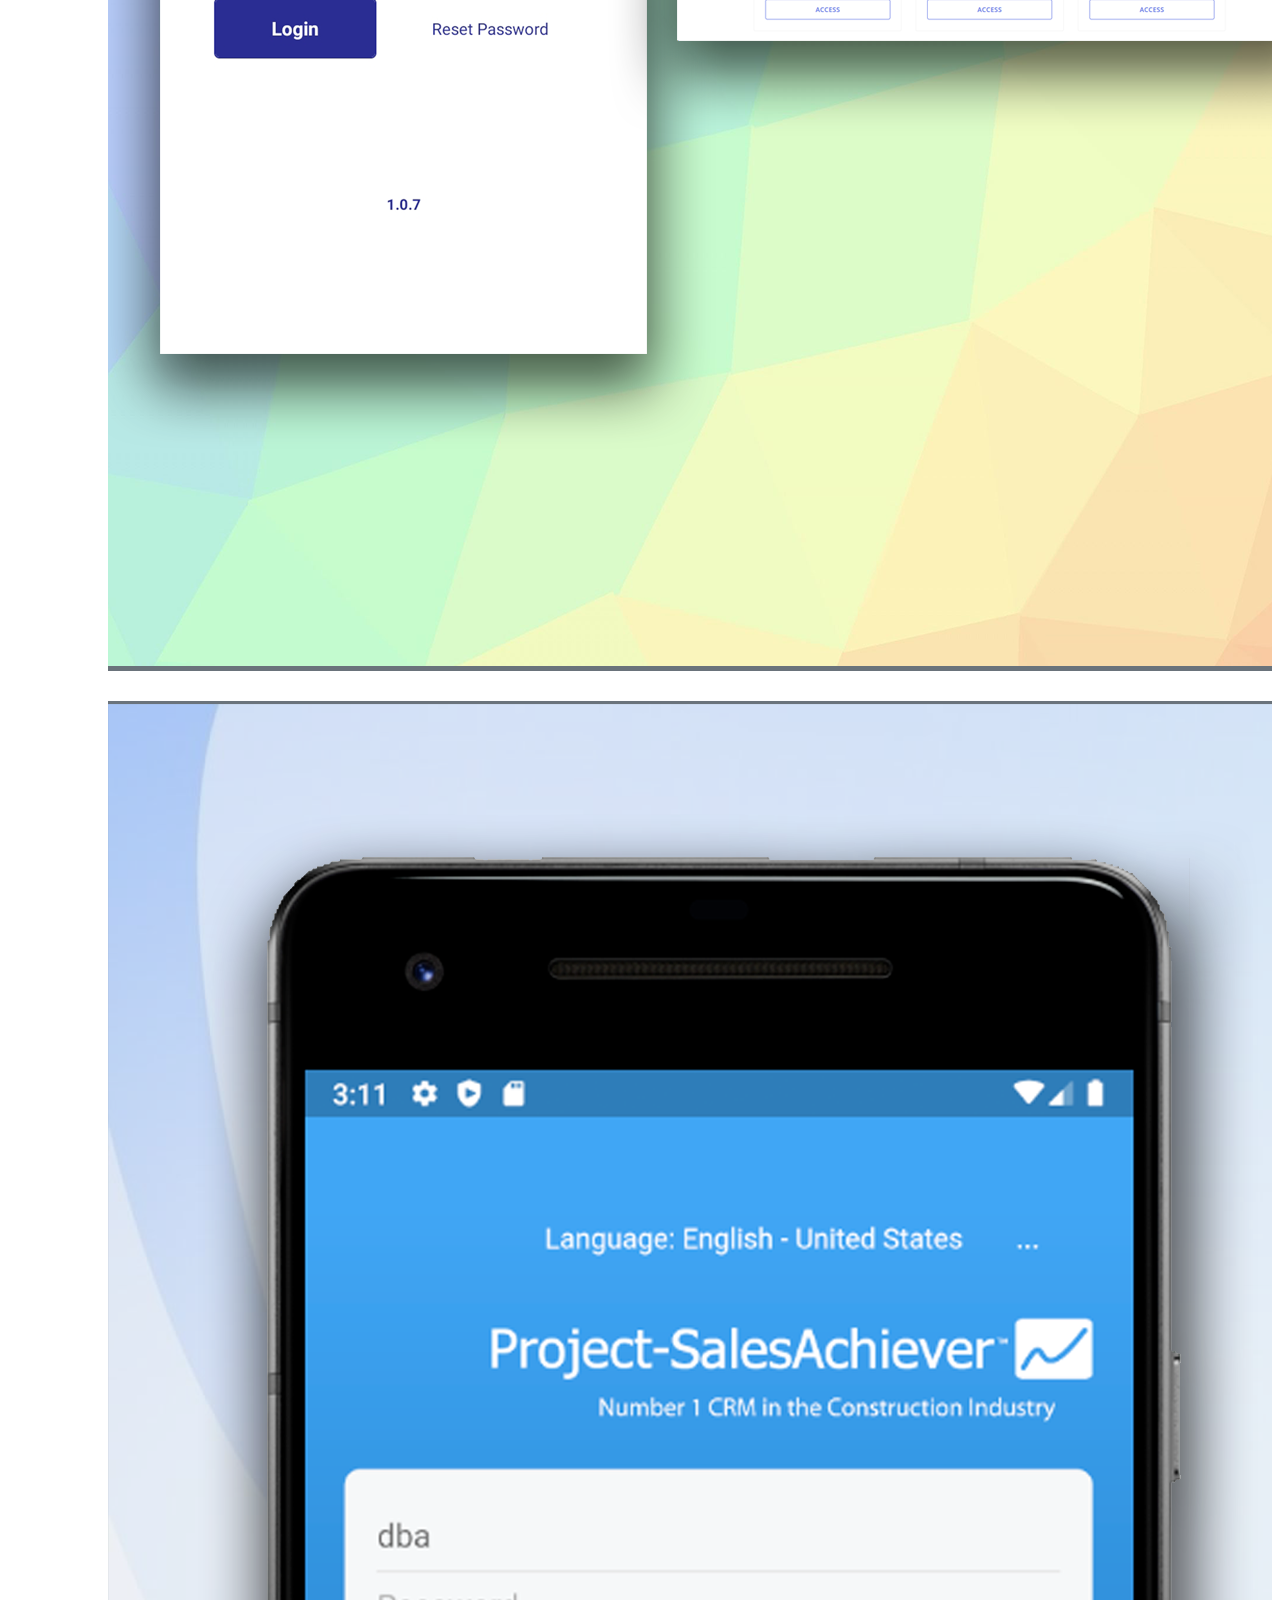
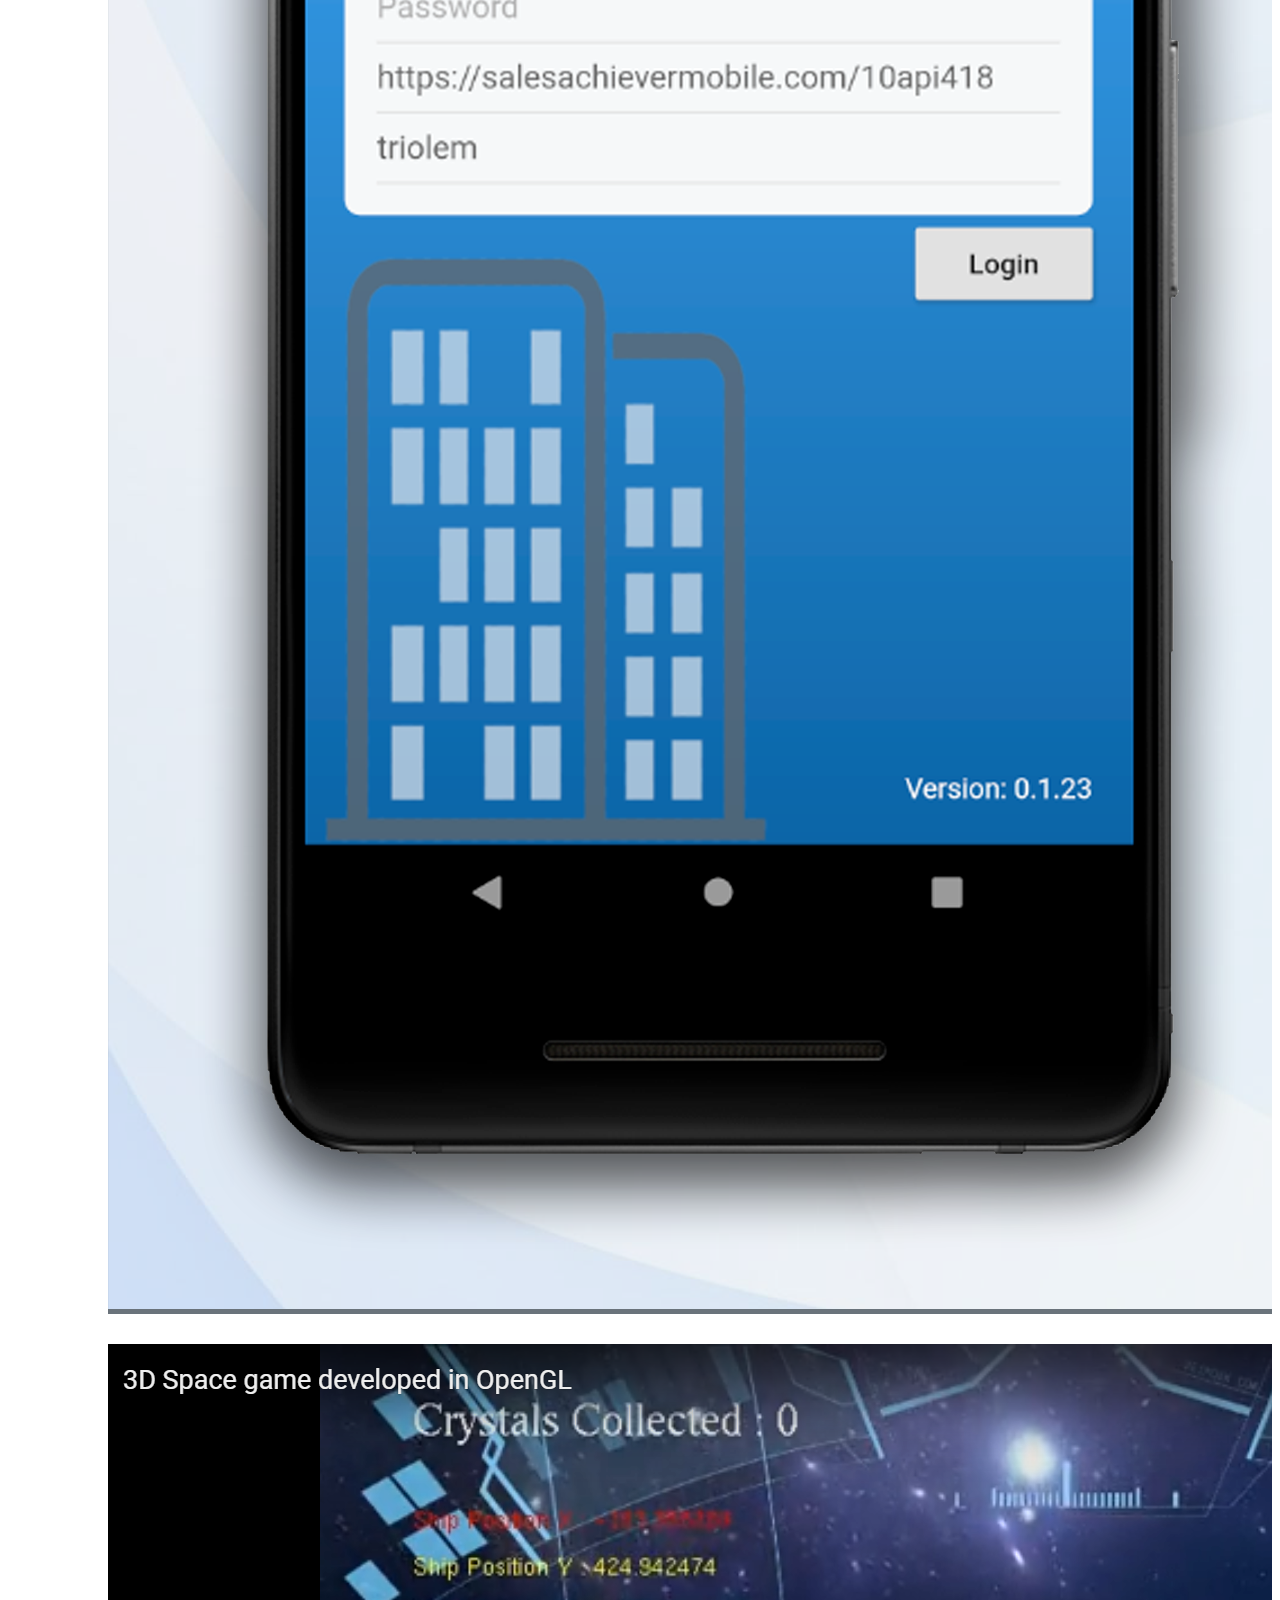
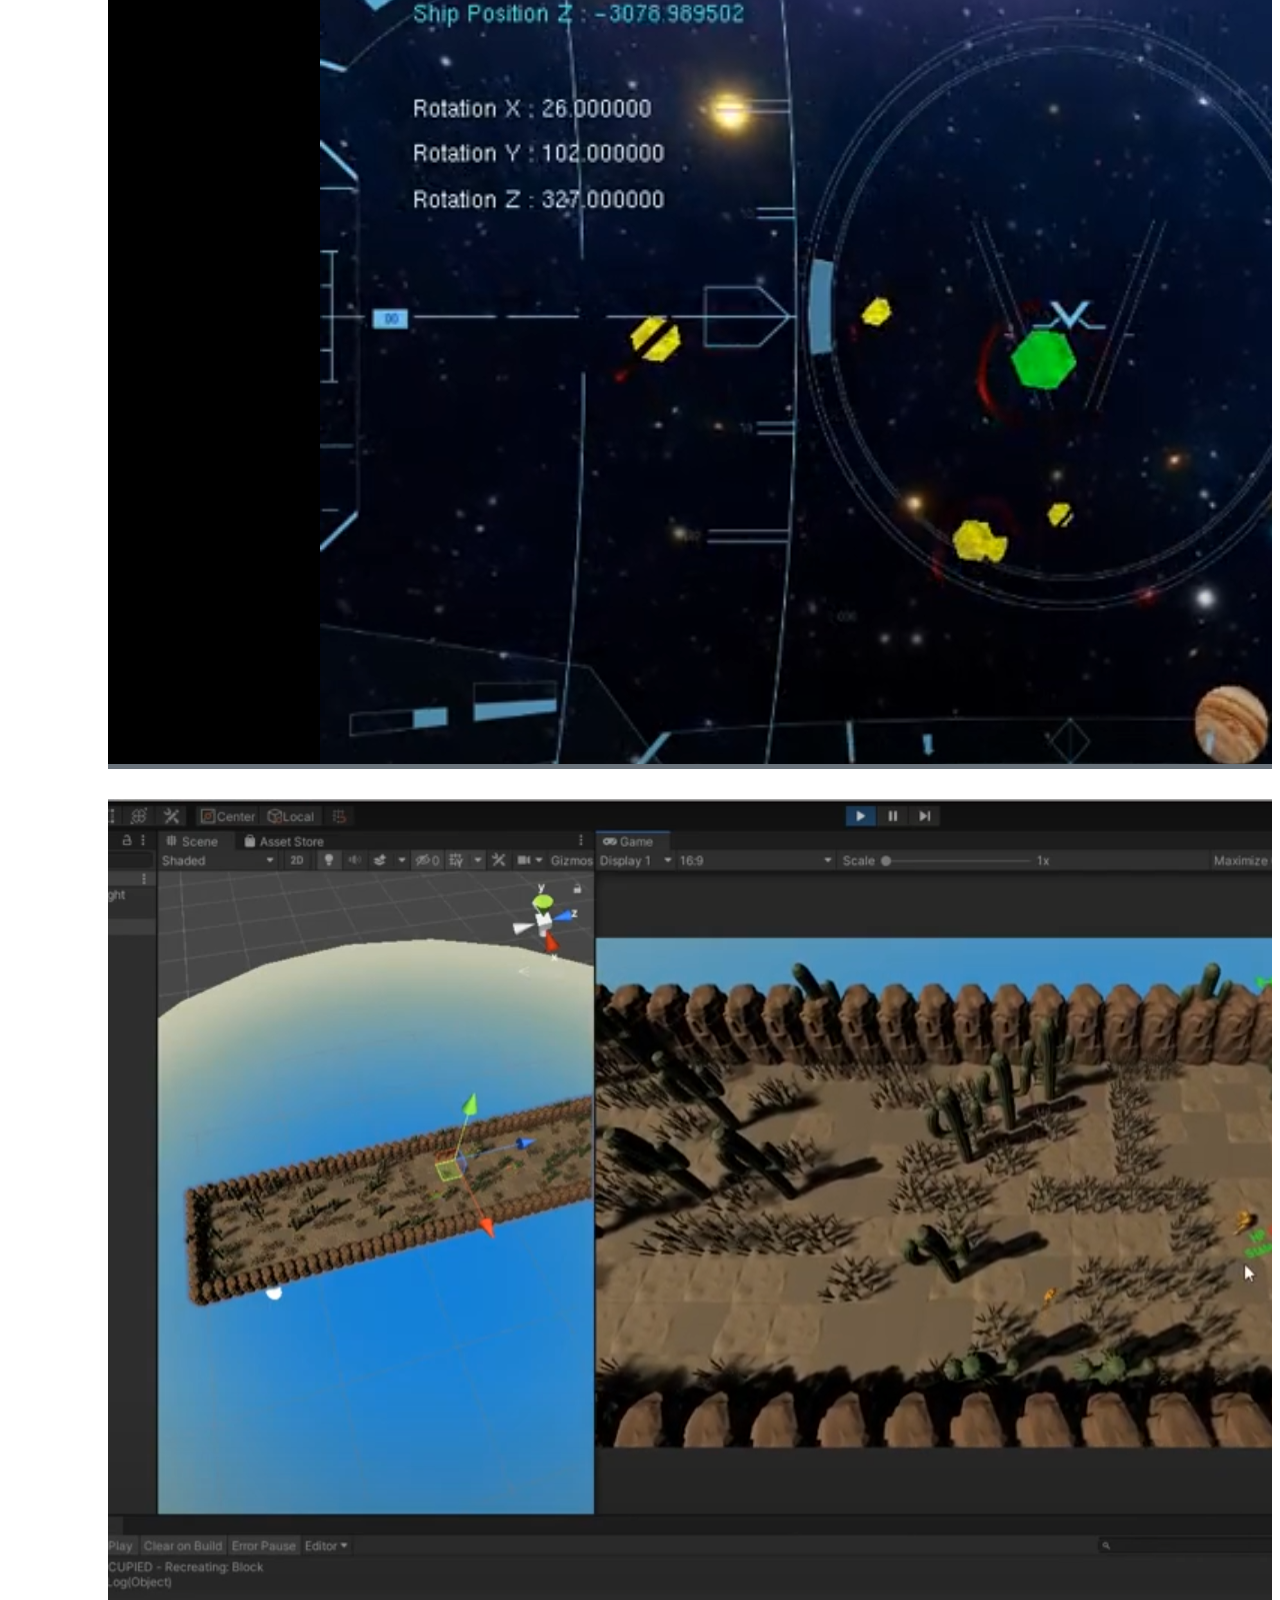
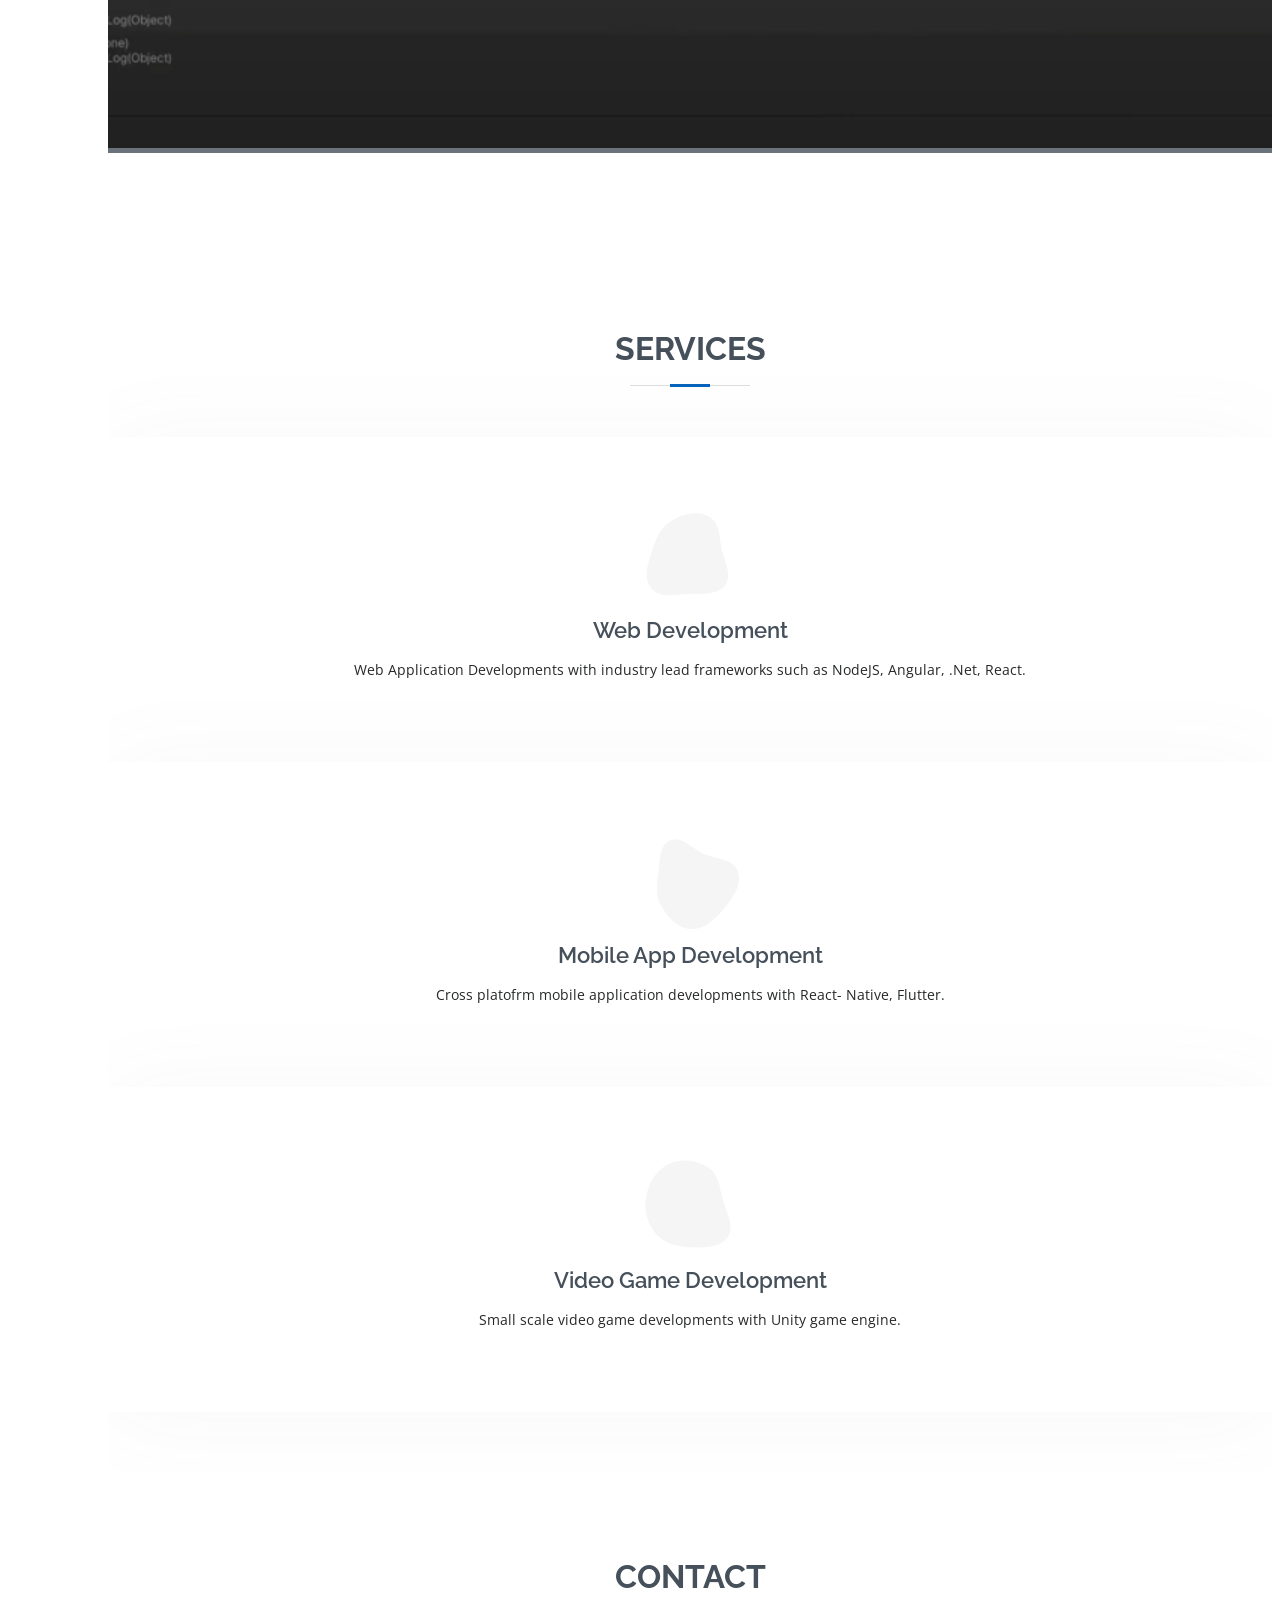
==== commit 748bc000: "Update index.html" ====
--- a/index.html
+++ b/index.html
@@ -98,7 +98,7 @@
             <h3>Full-Stack Software Engineer</h3>
             <br>
             <p class="fst-italic">
-              Specialized in .Net, Node JS, Angular, Spring boot and NodeJS.
+              Specialized in .Net, Springboot, Angular, Spring boot and NodeJS.
             </p>
             <div class="row">
               <div class="col-lg-6">
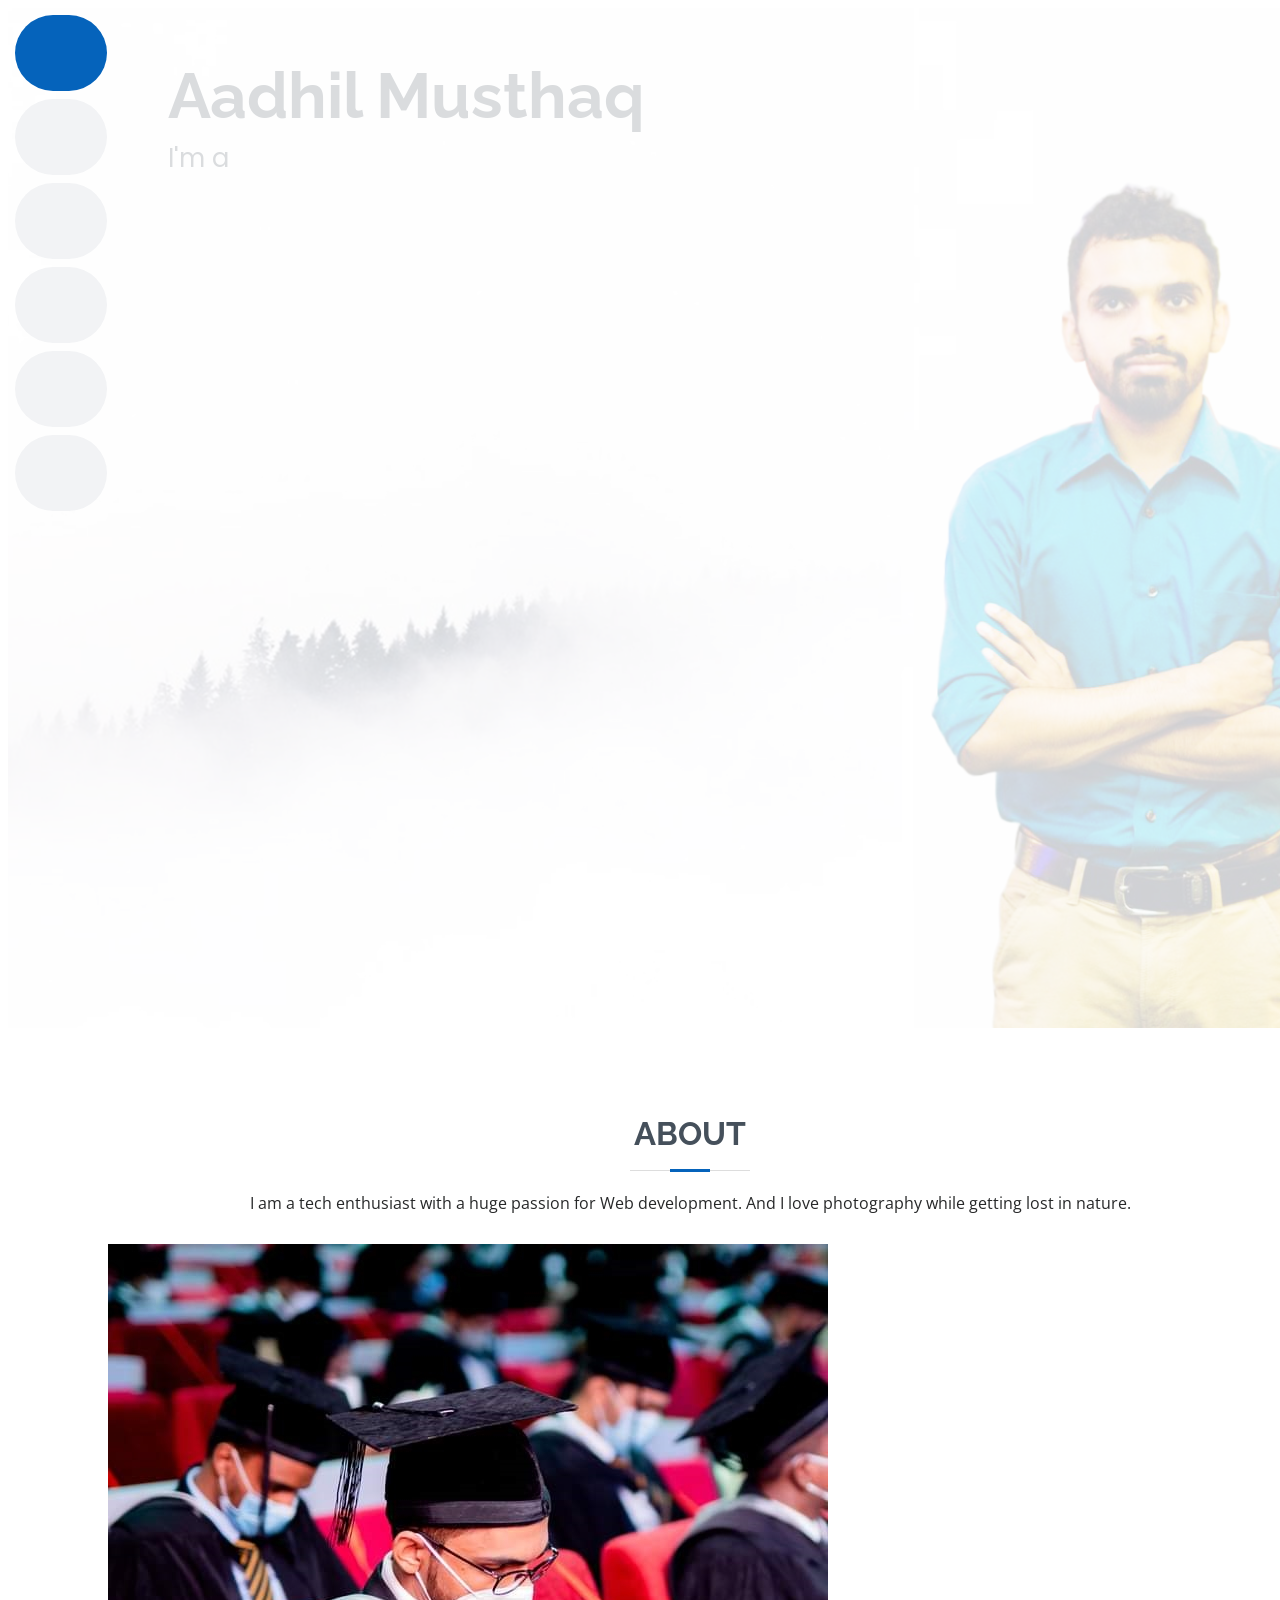
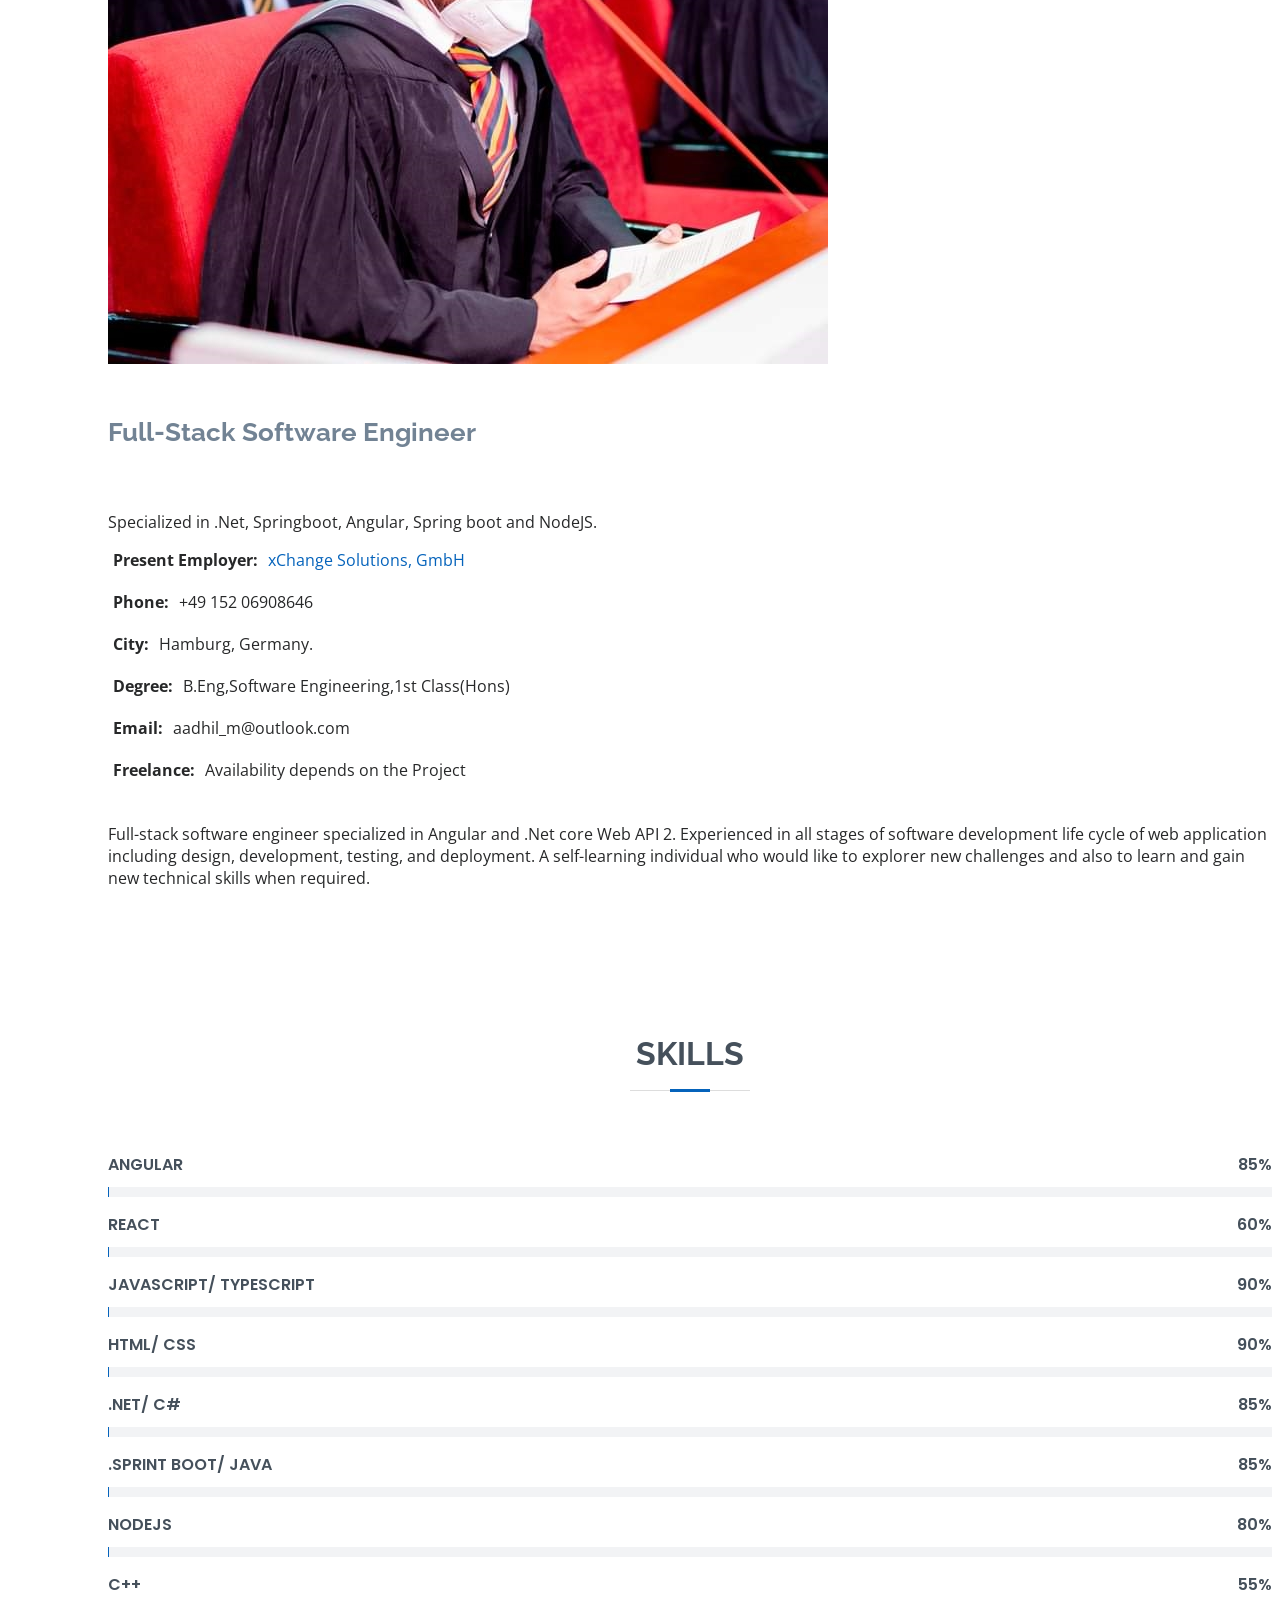
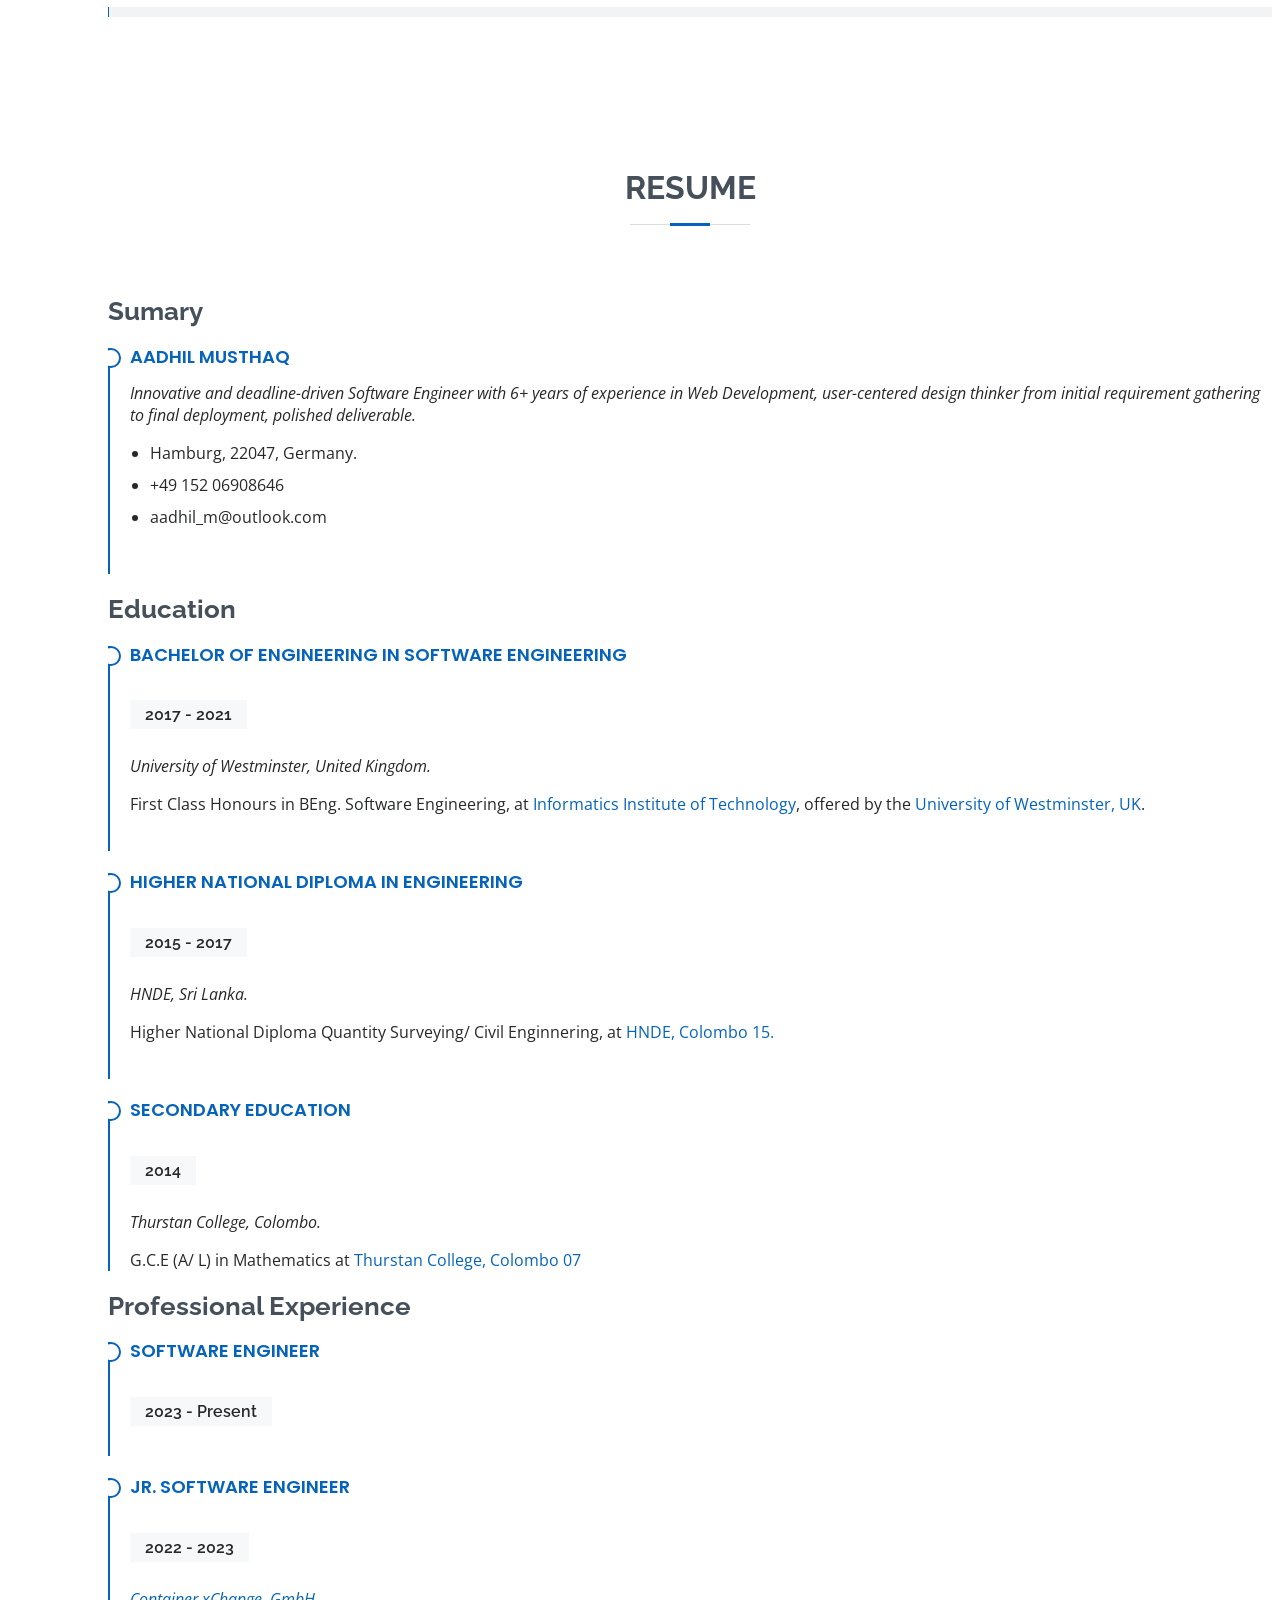
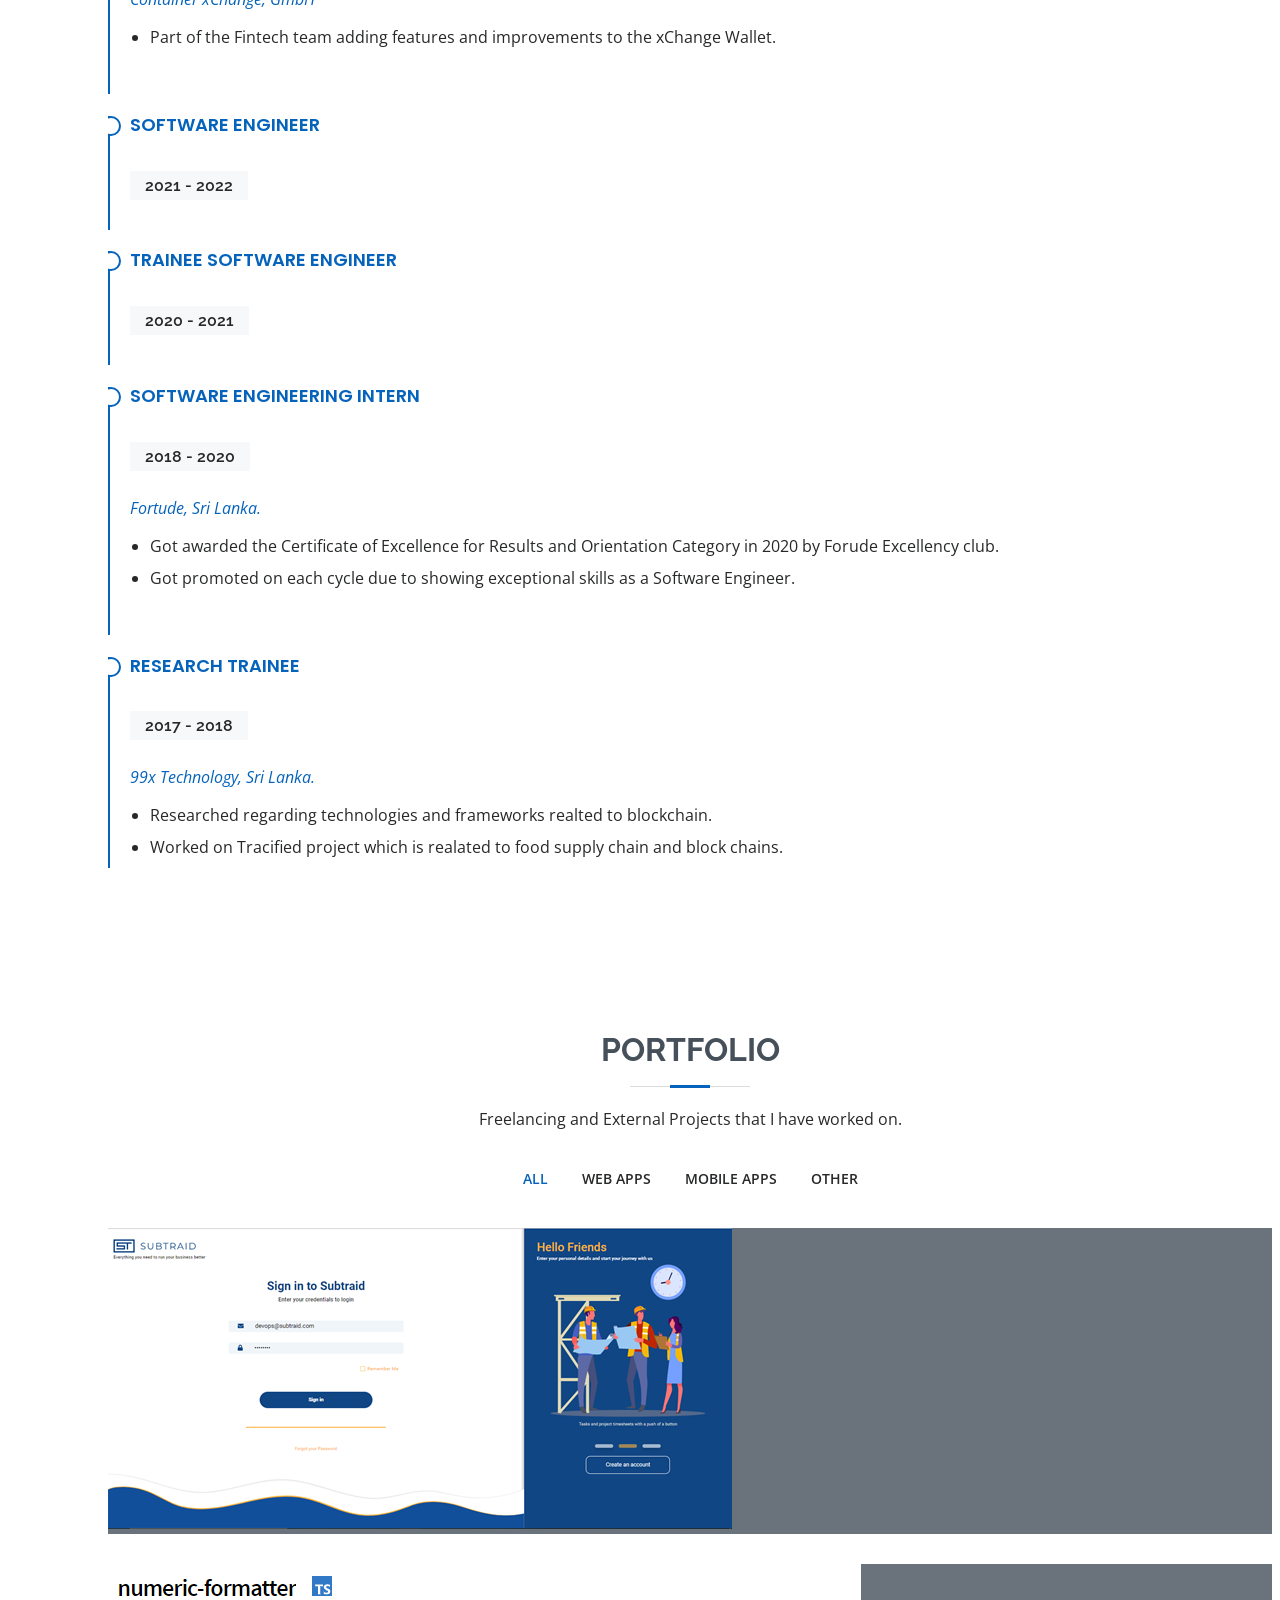
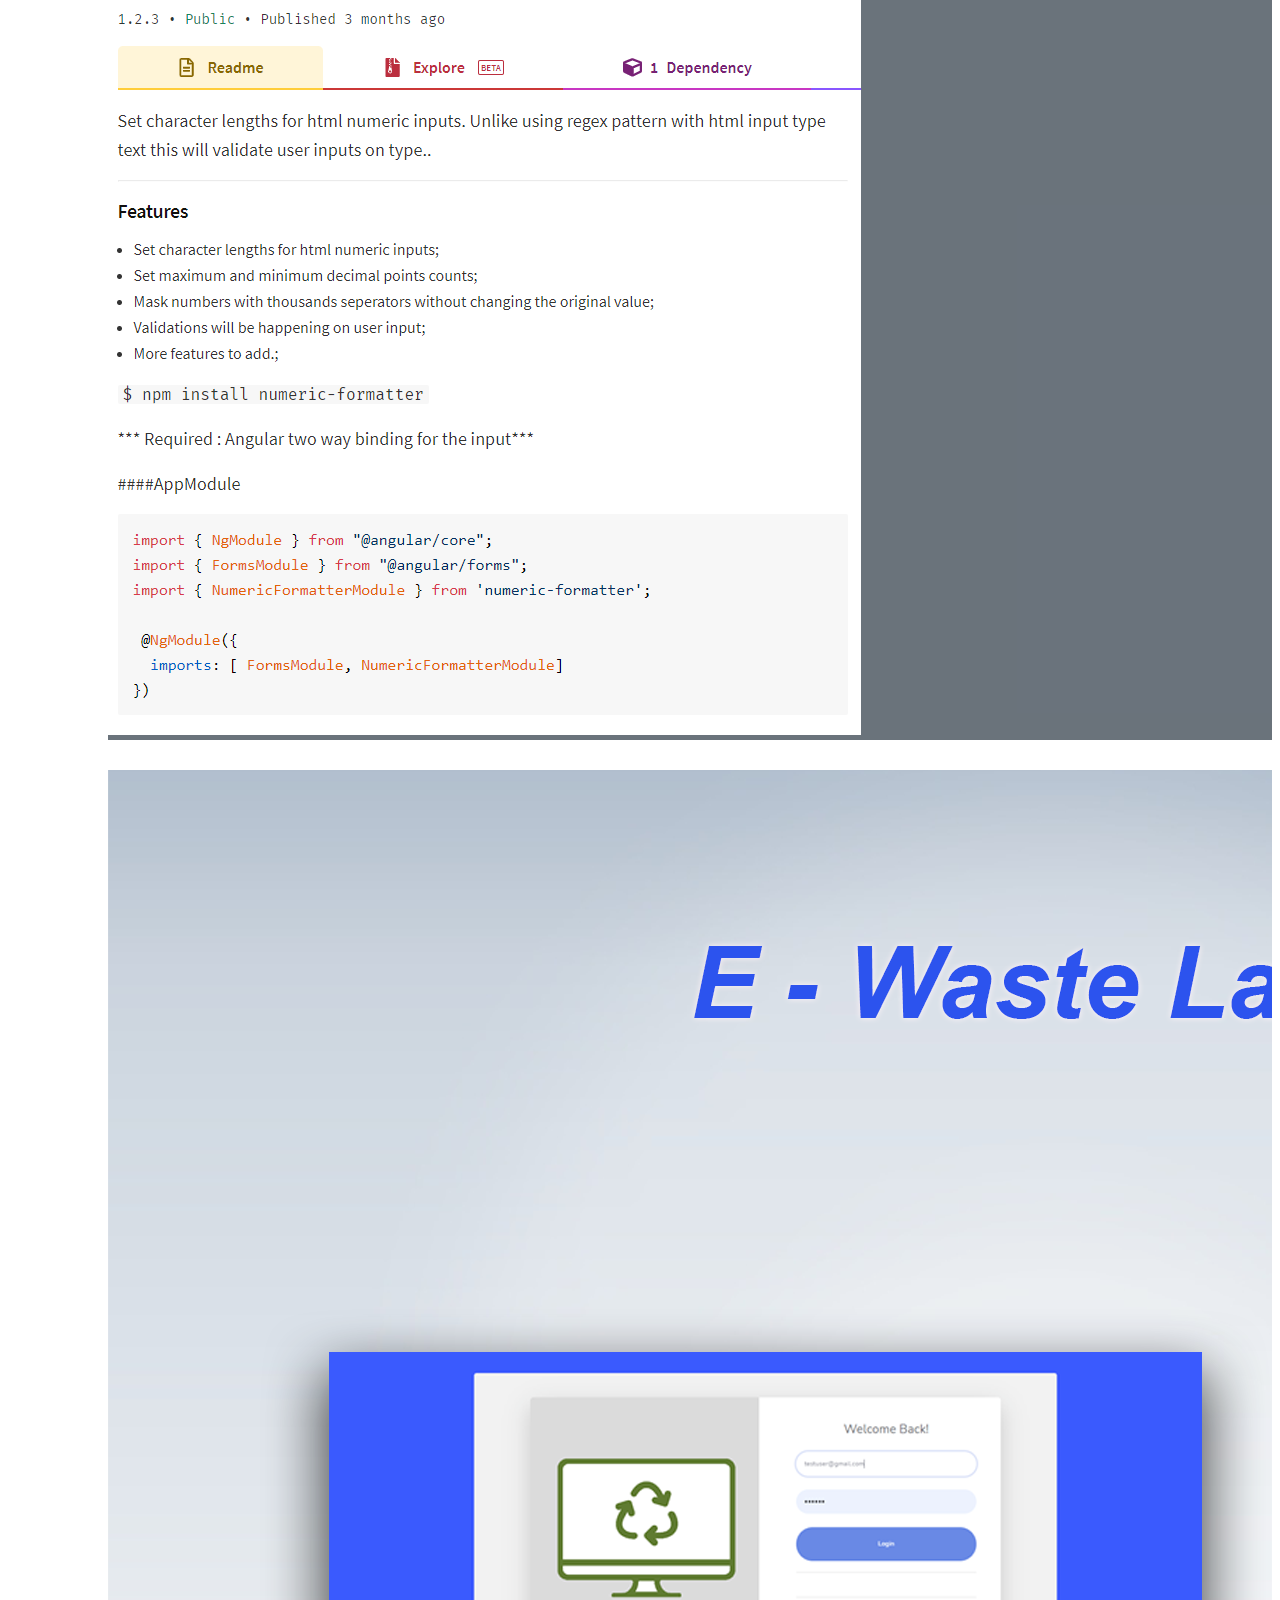
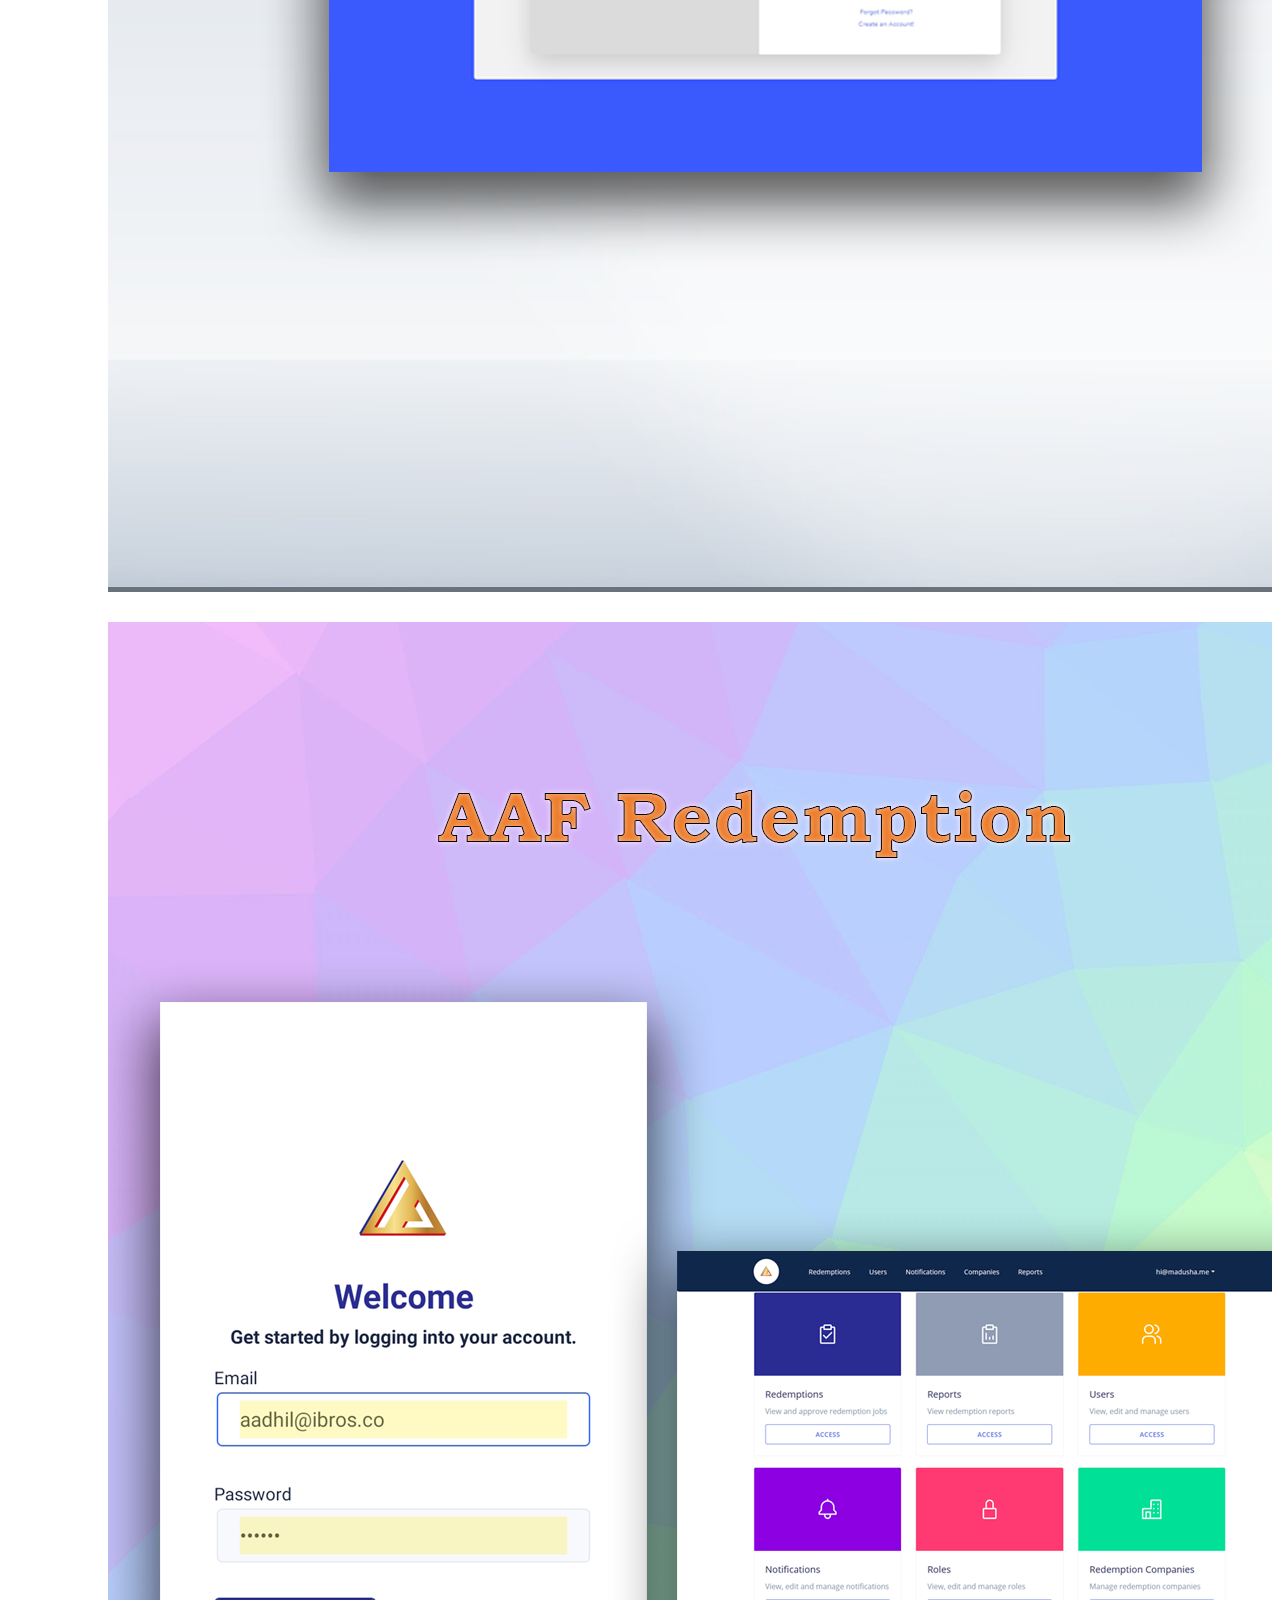
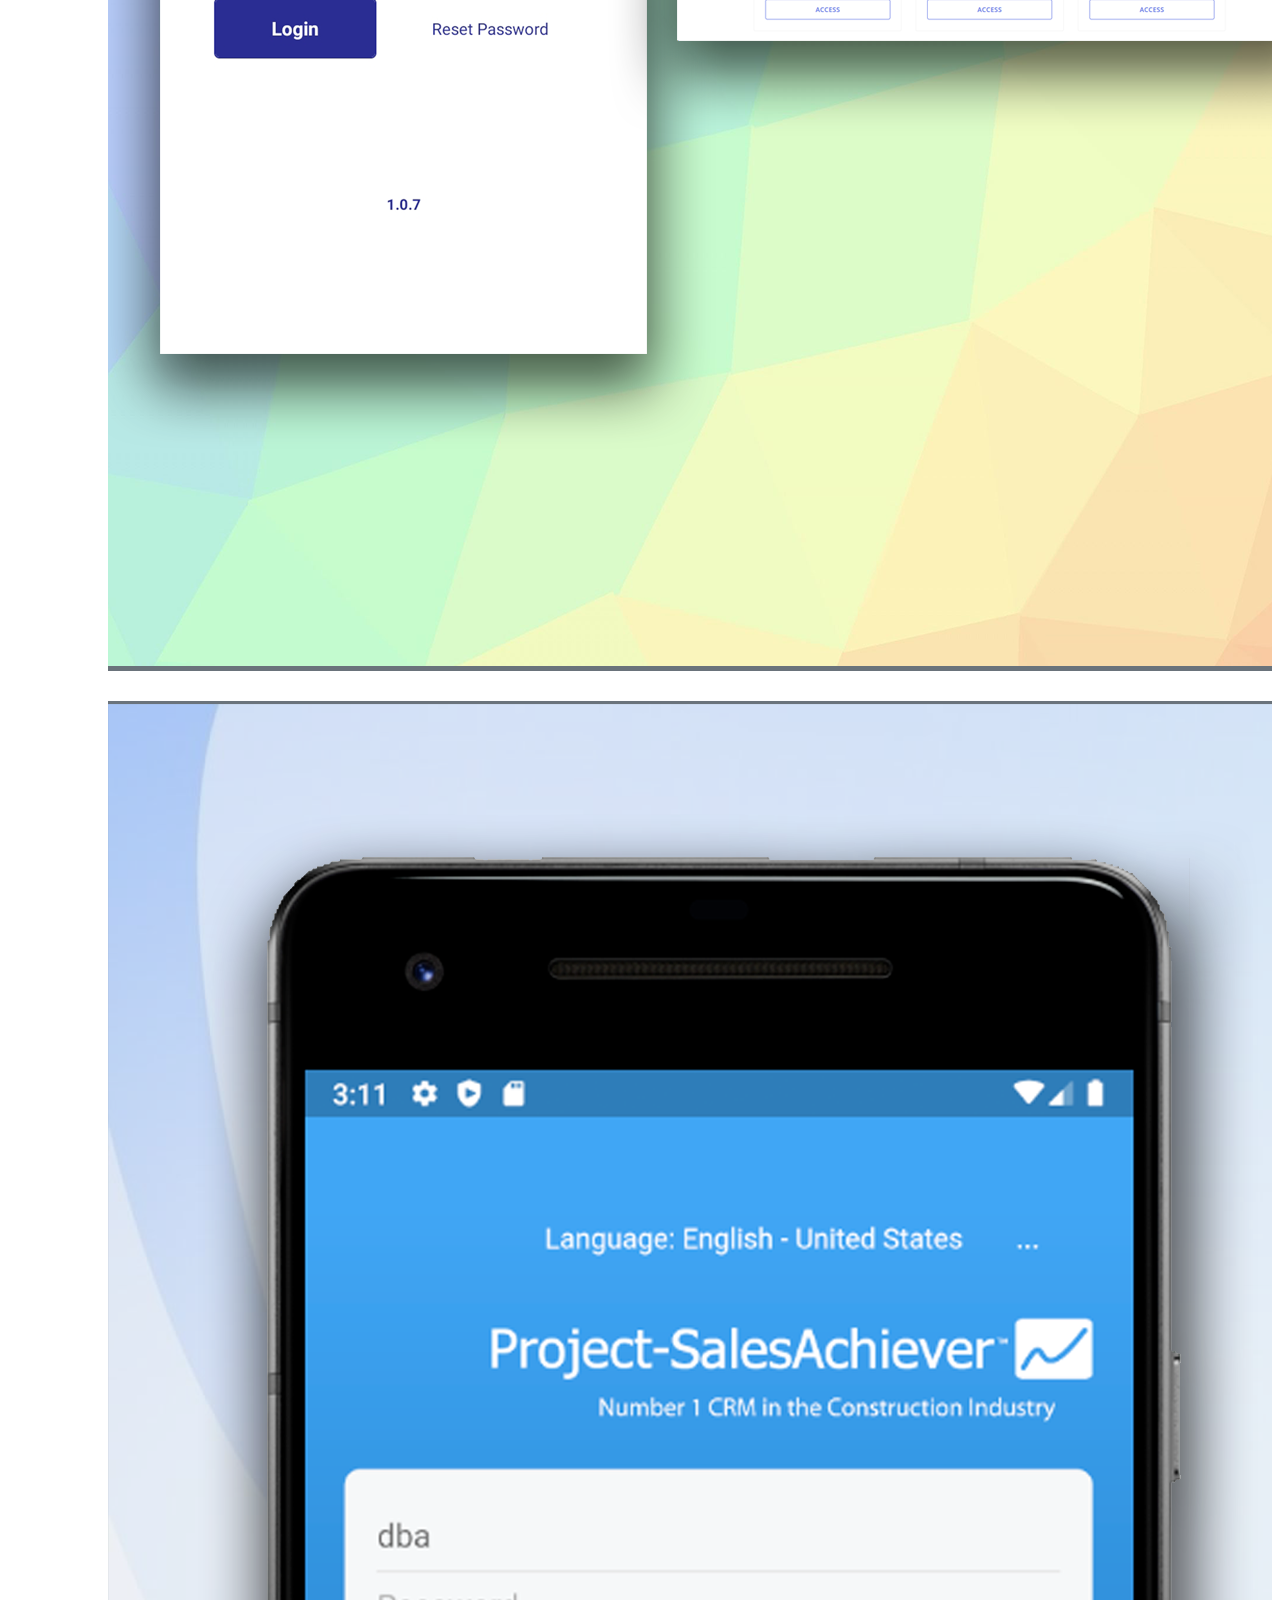
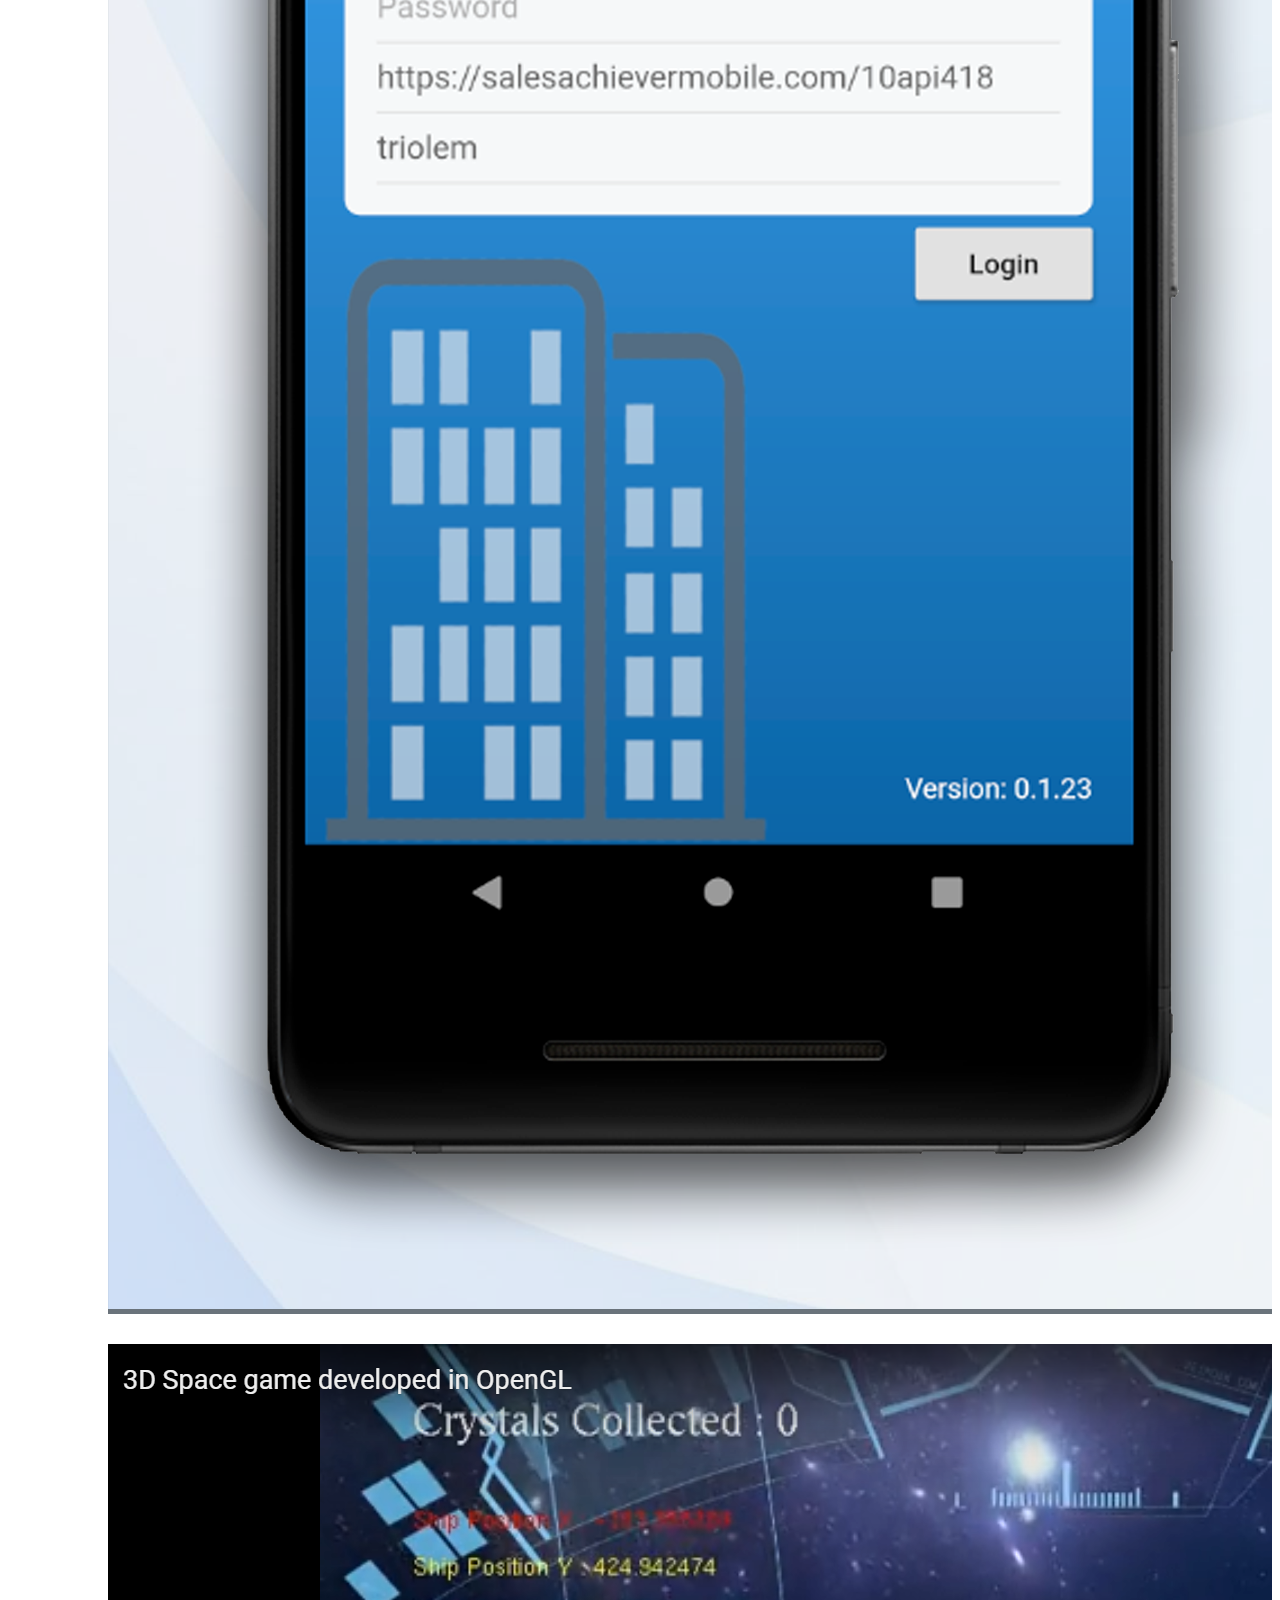
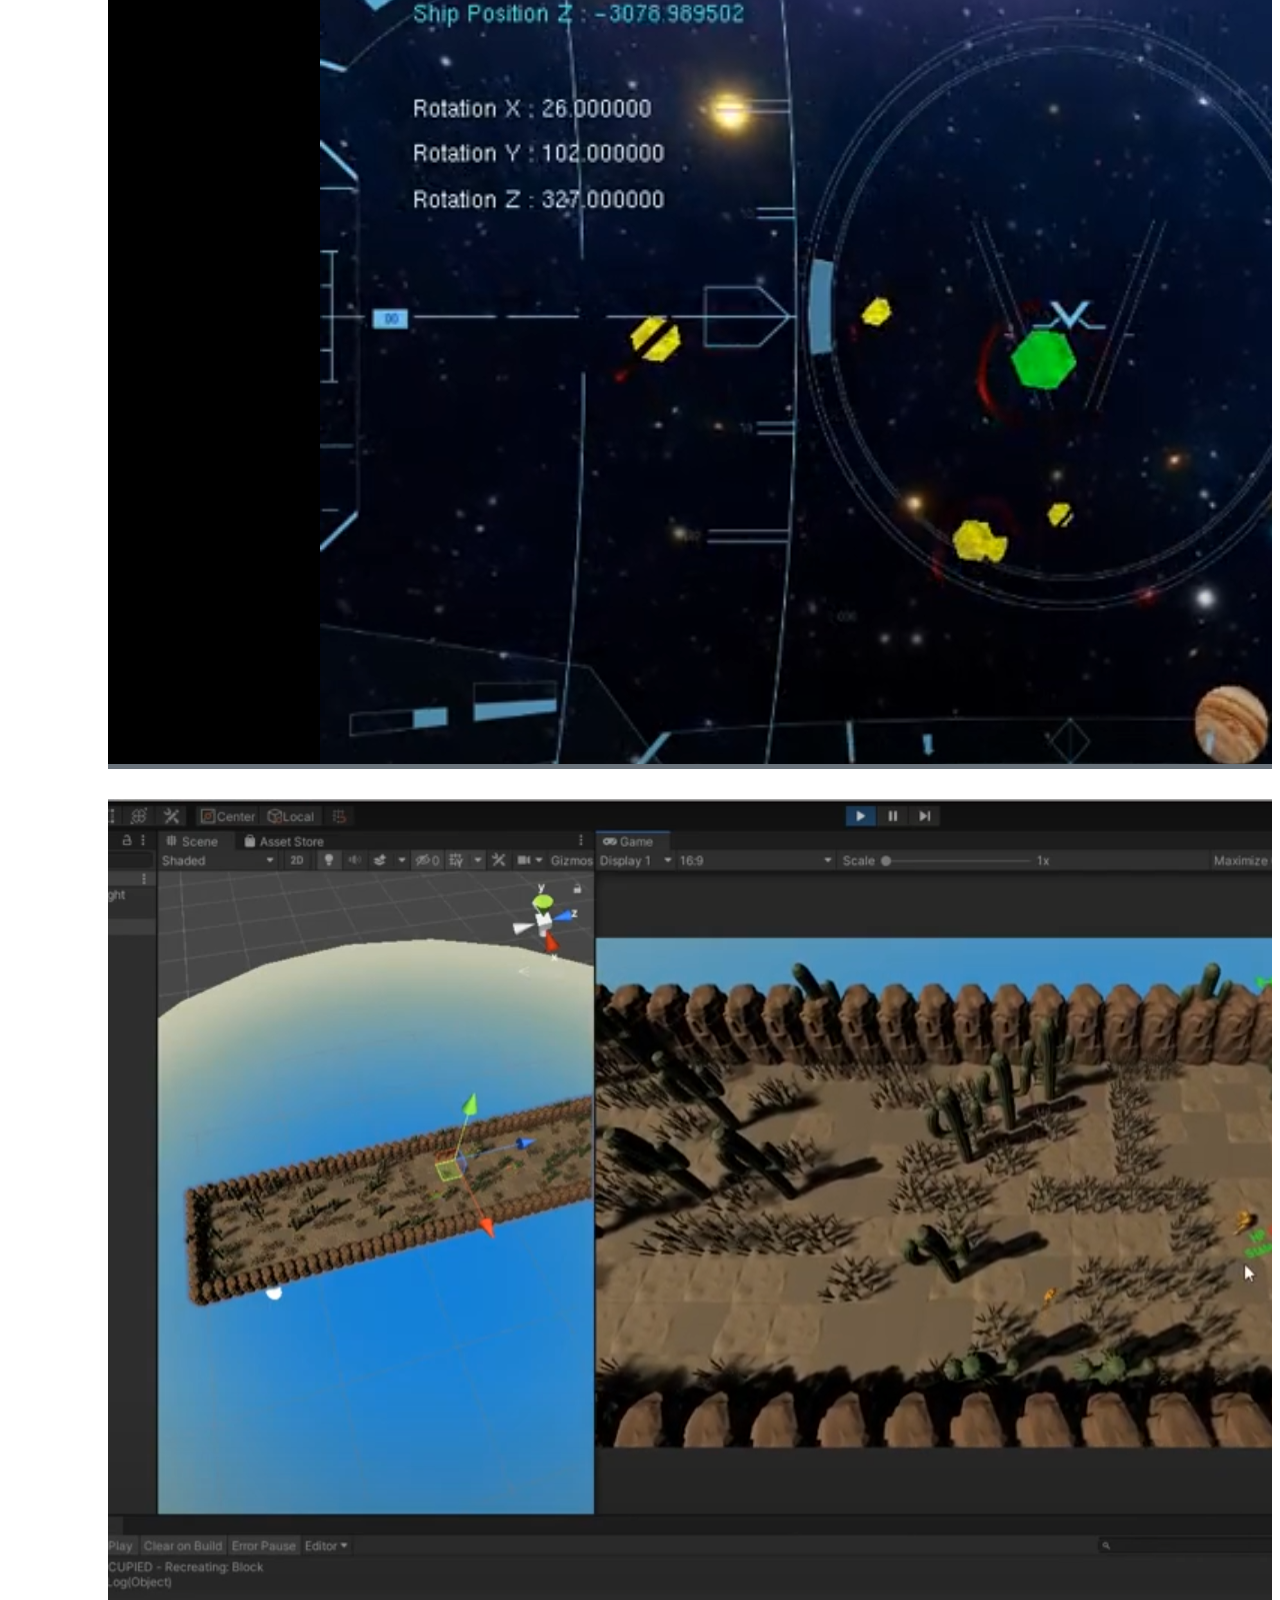
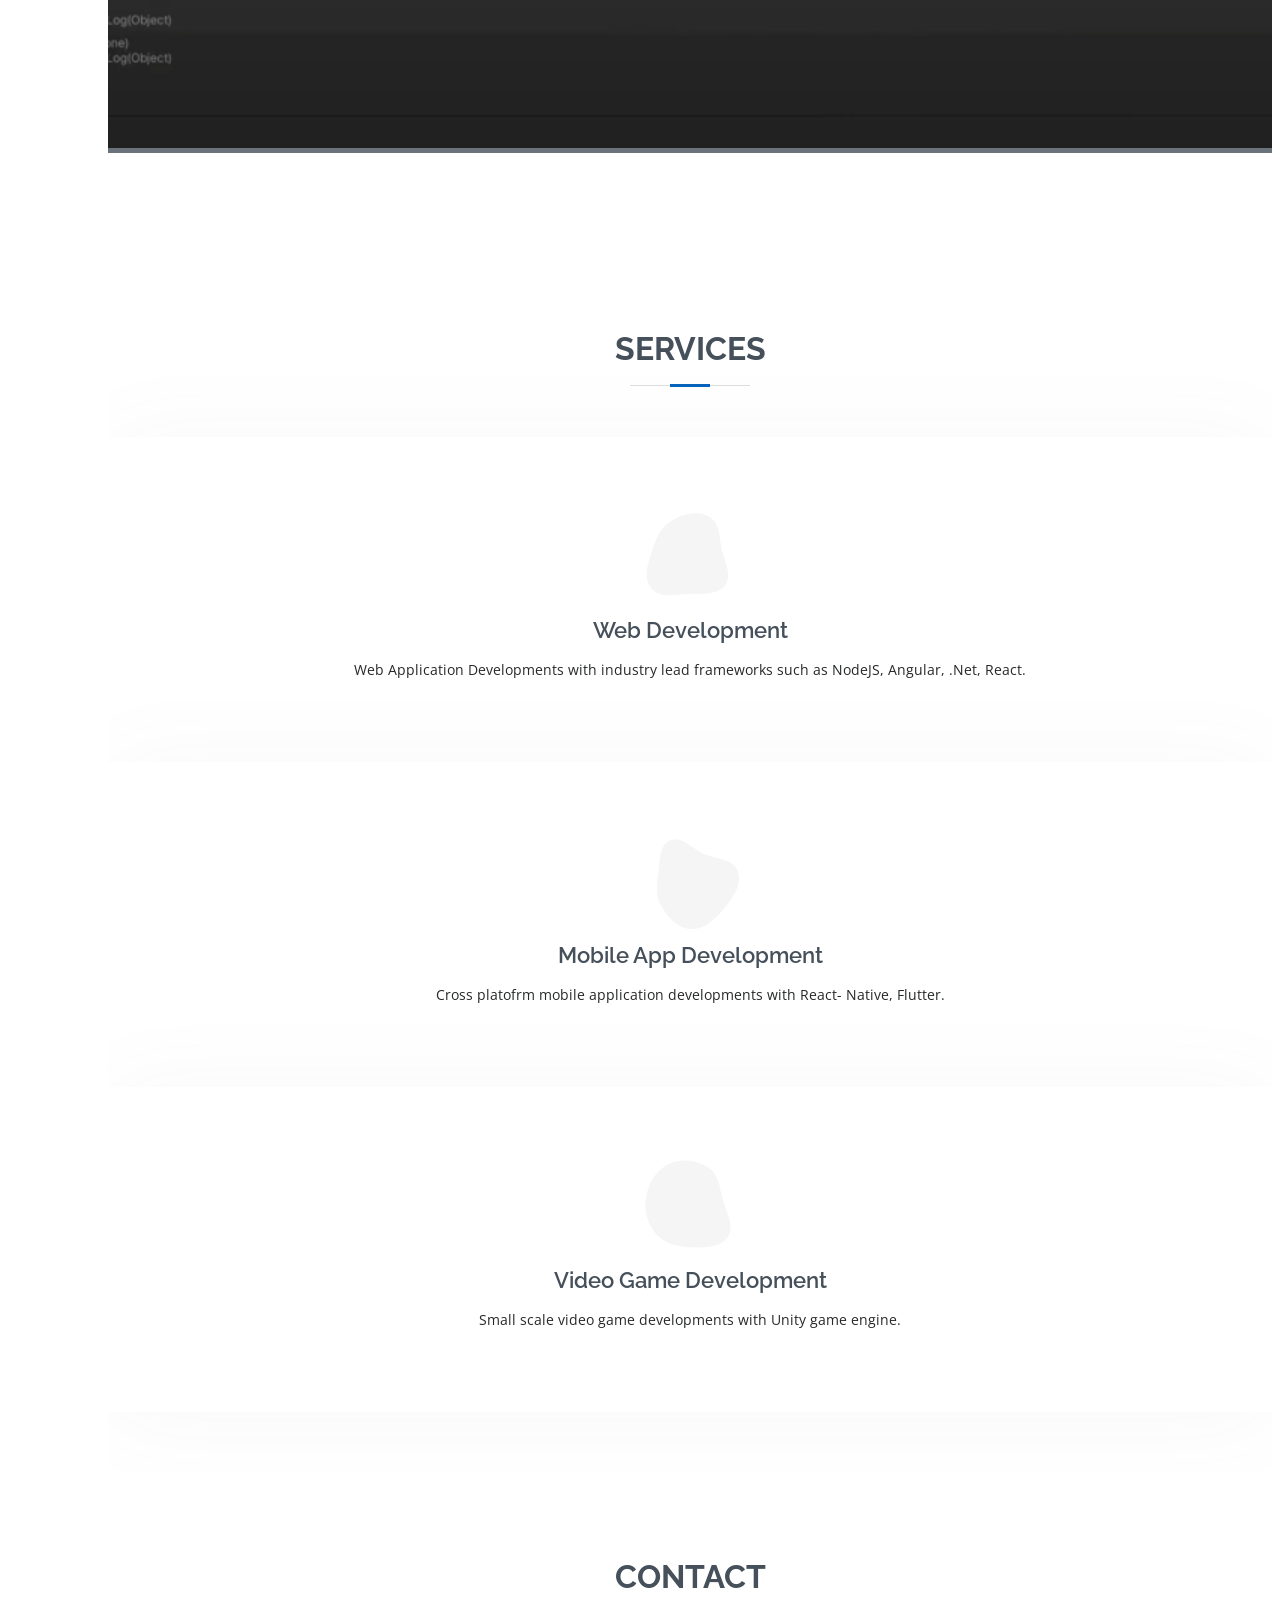
==== commit f63494c3: "Update index.html" ====
--- a/index.html
+++ b/index.html
@@ -238,7 +238,7 @@
           <div class="col-lg-6">
 
             <div class="progress">
-              <span class="skill">.Net Framework/ C#<i class="val">80%</i></span>
+              <span class="skill">.Net/ C#<i class="val">85%</i></span>
               <div class="progress-bar-wrap">
                 <div class="progress-bar" role="progressbar" aria-valuenow="80" aria-valuemin="0" aria-valuemax="100">
                 </div>
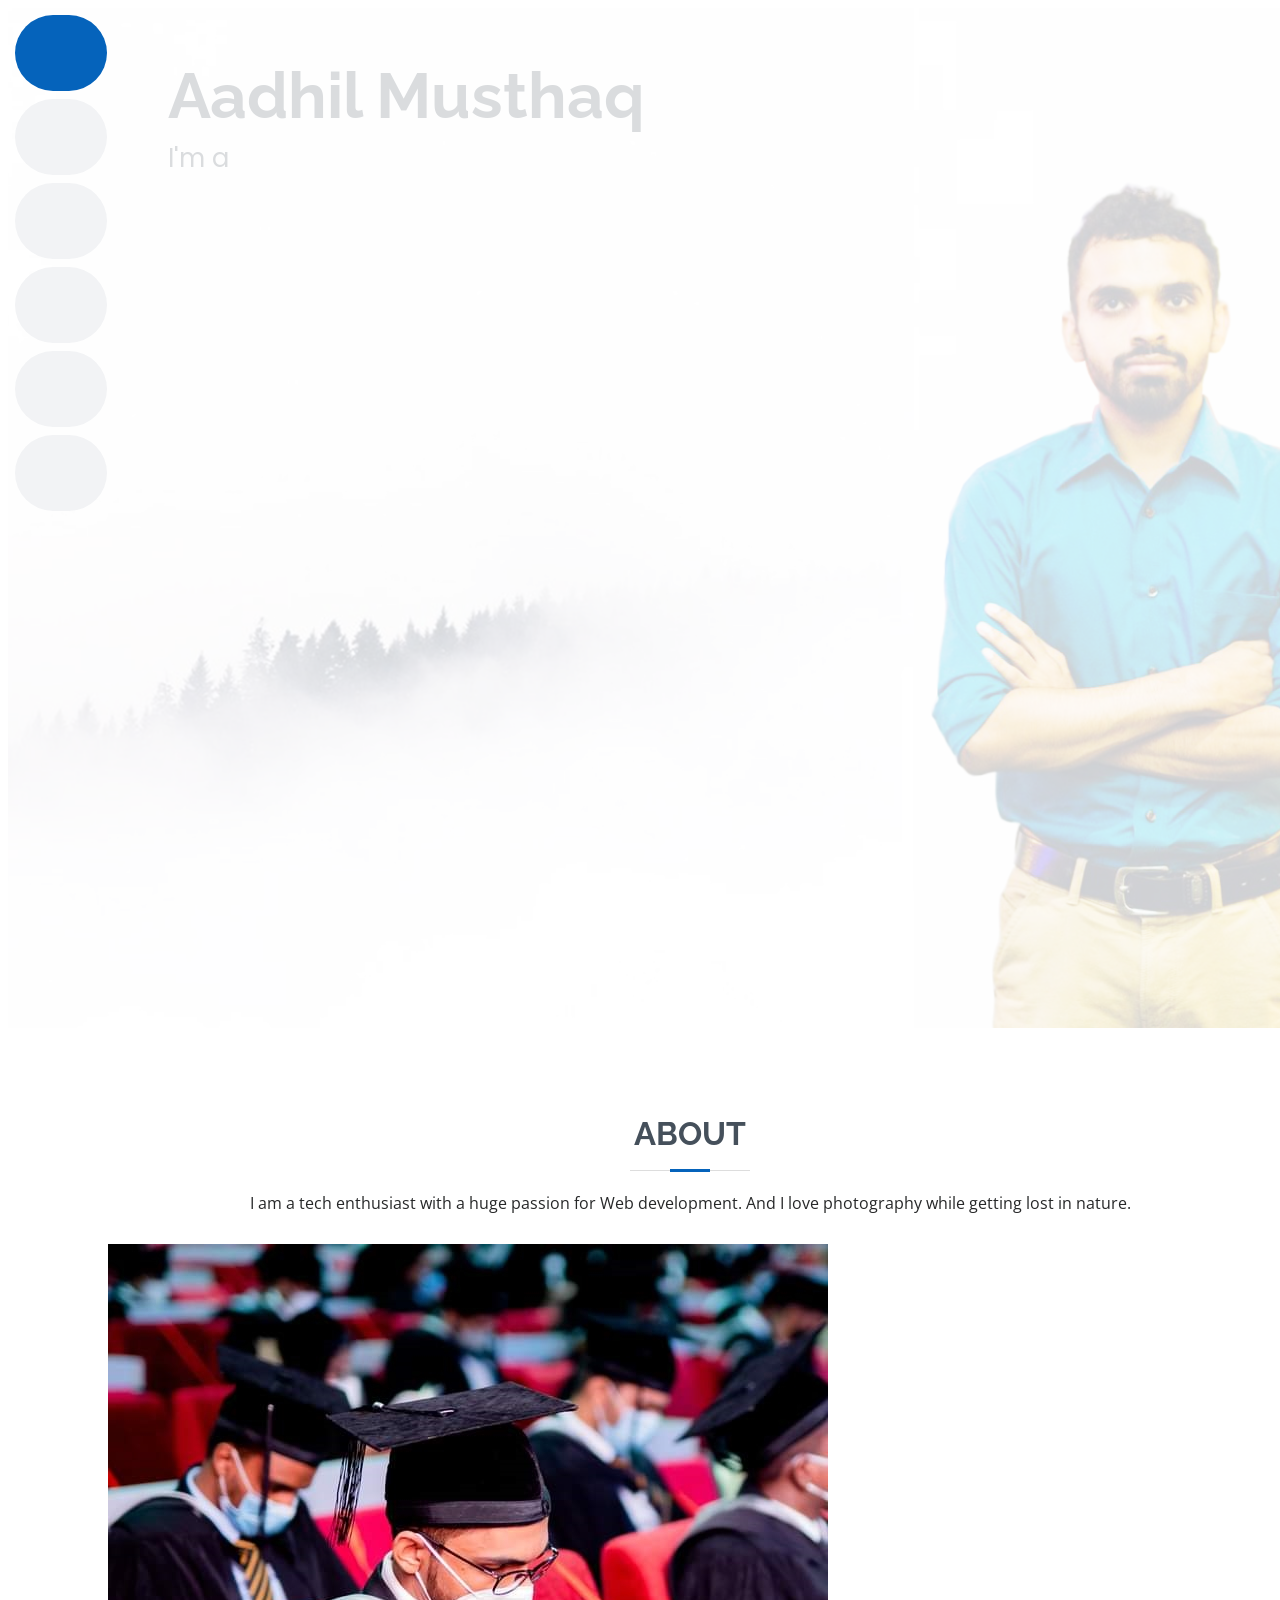
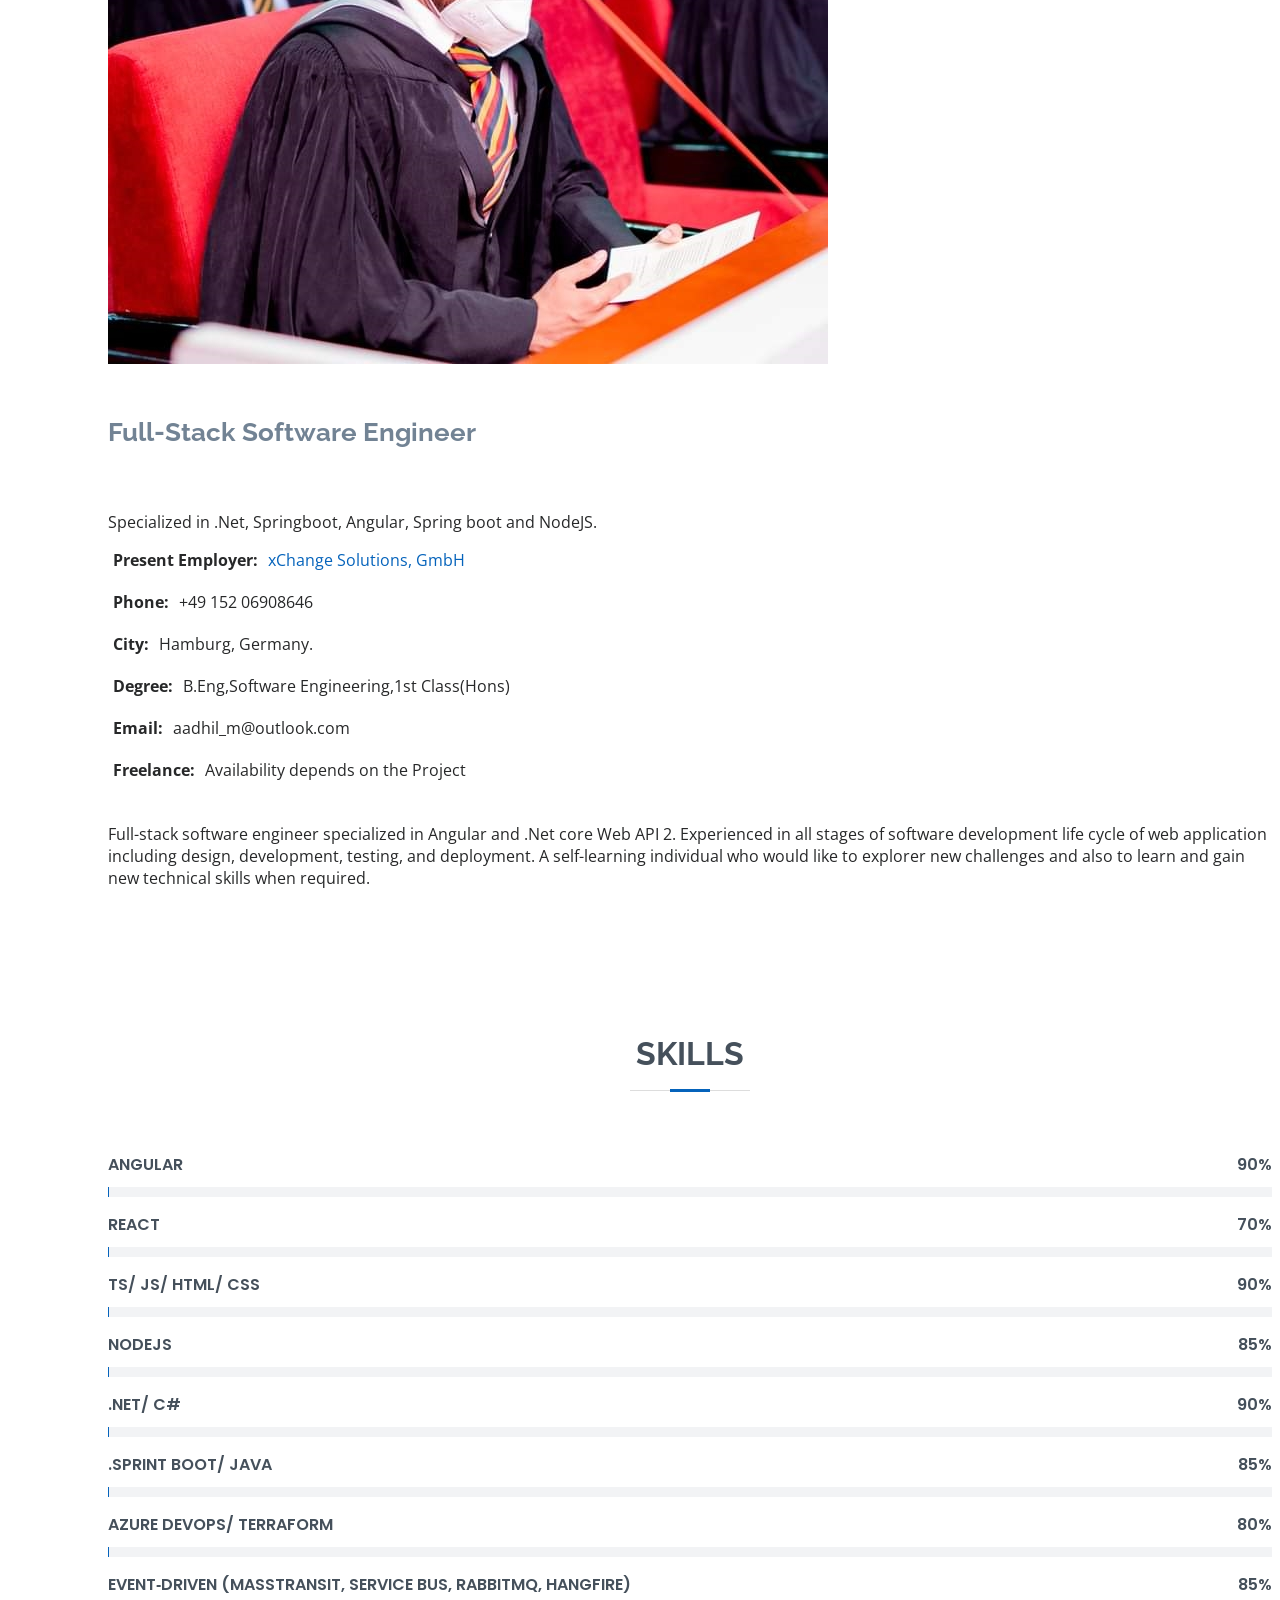
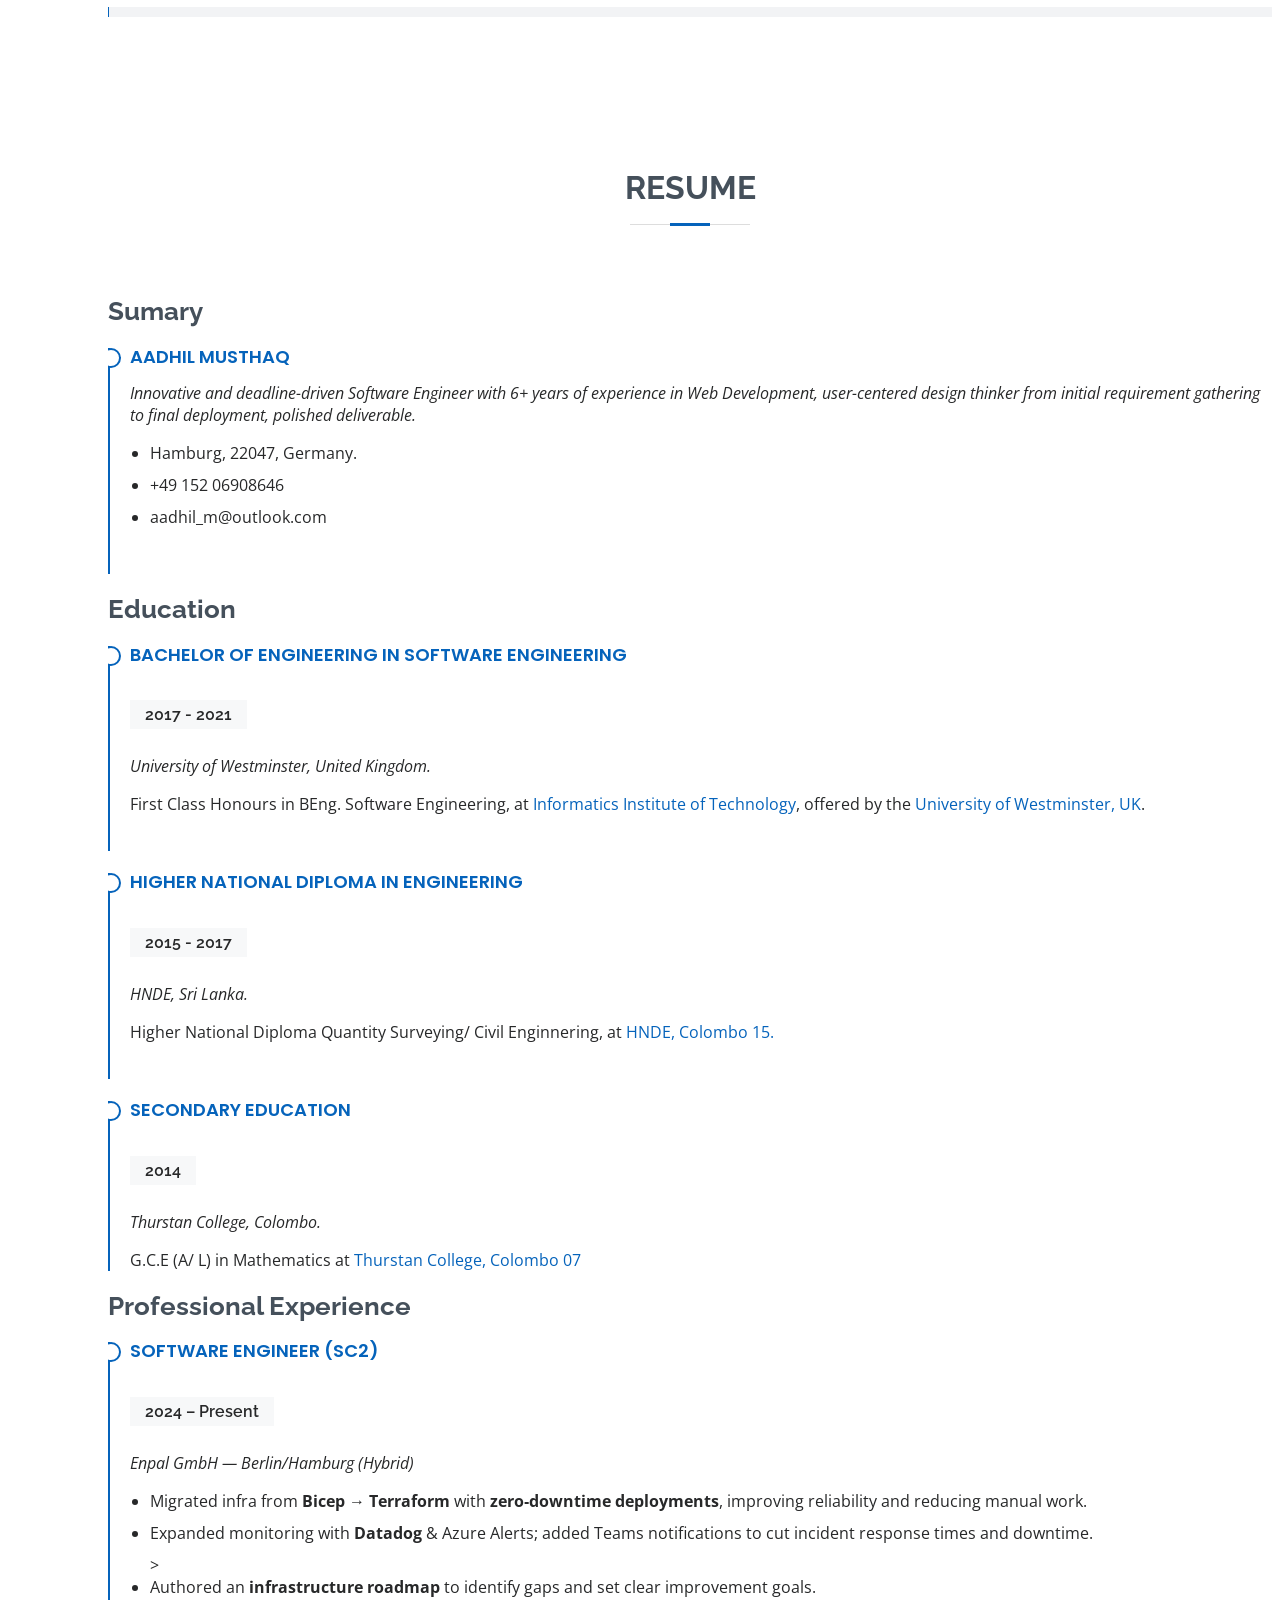
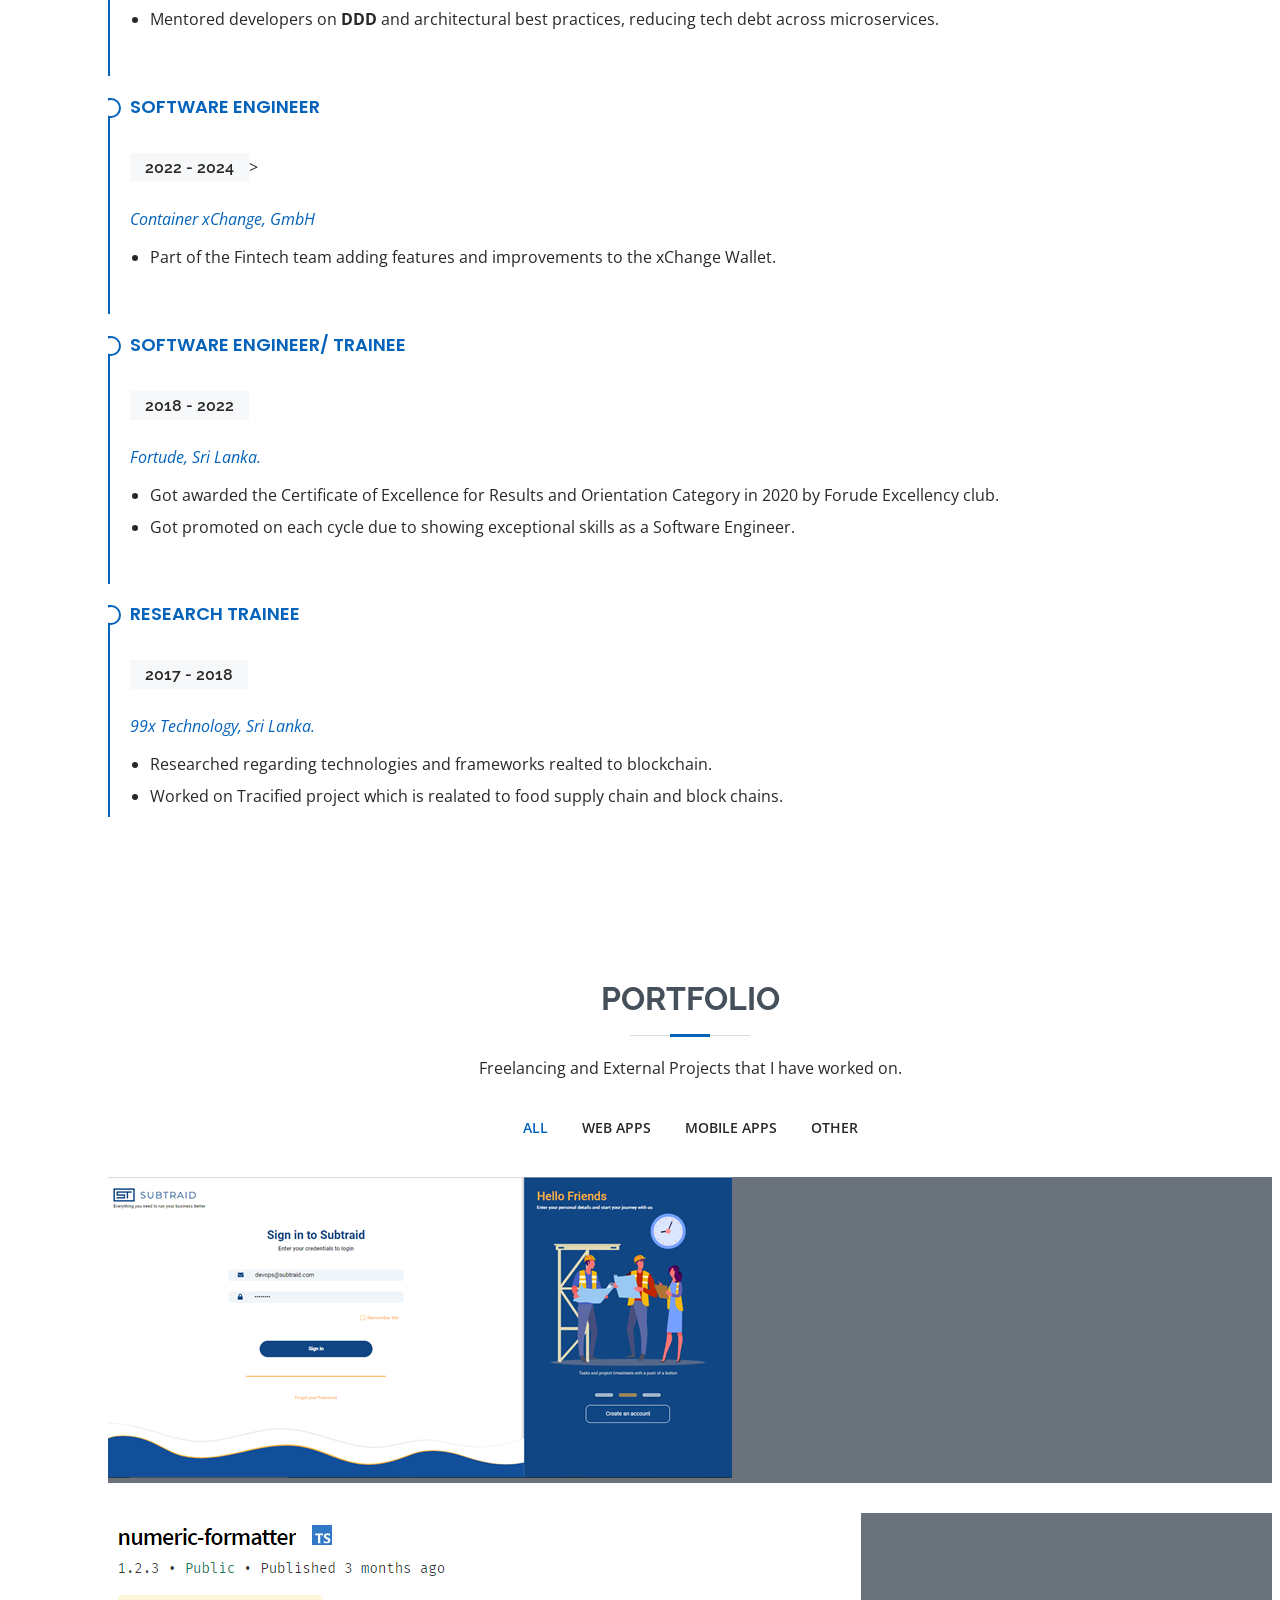
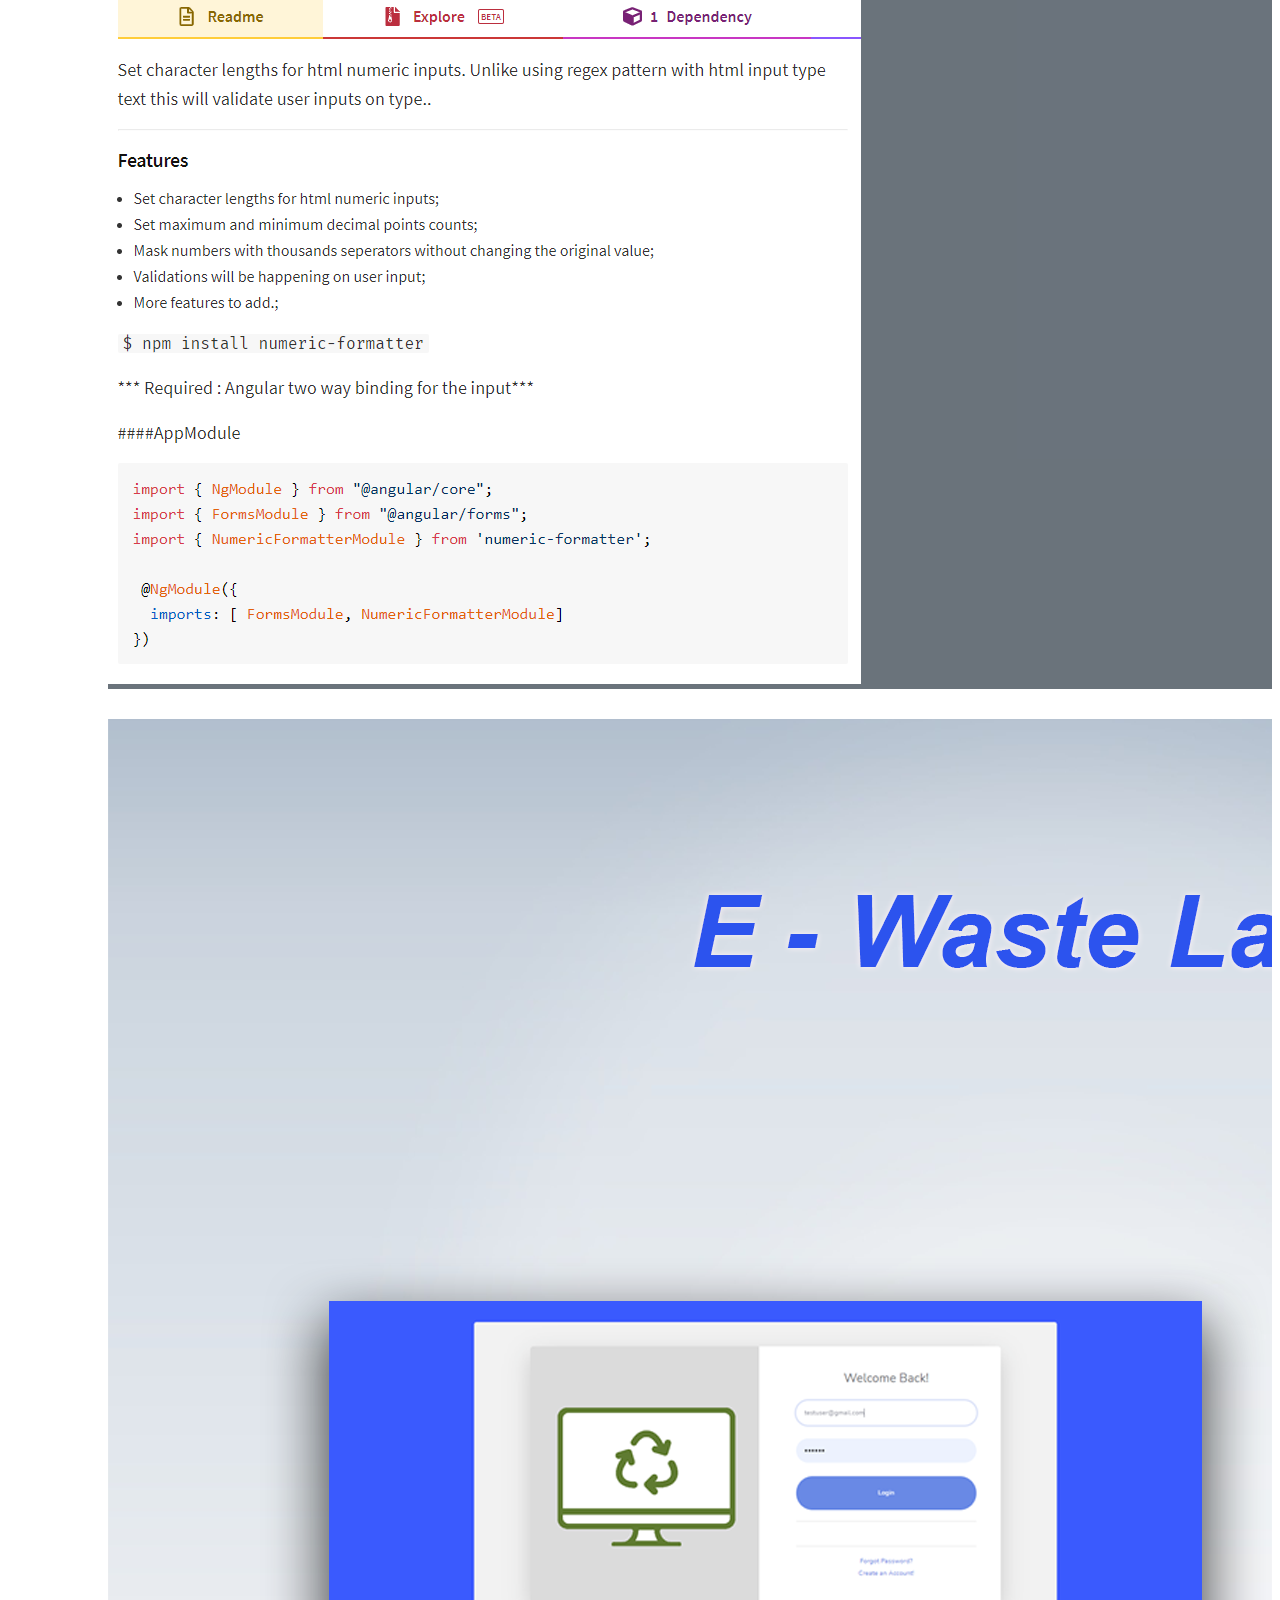
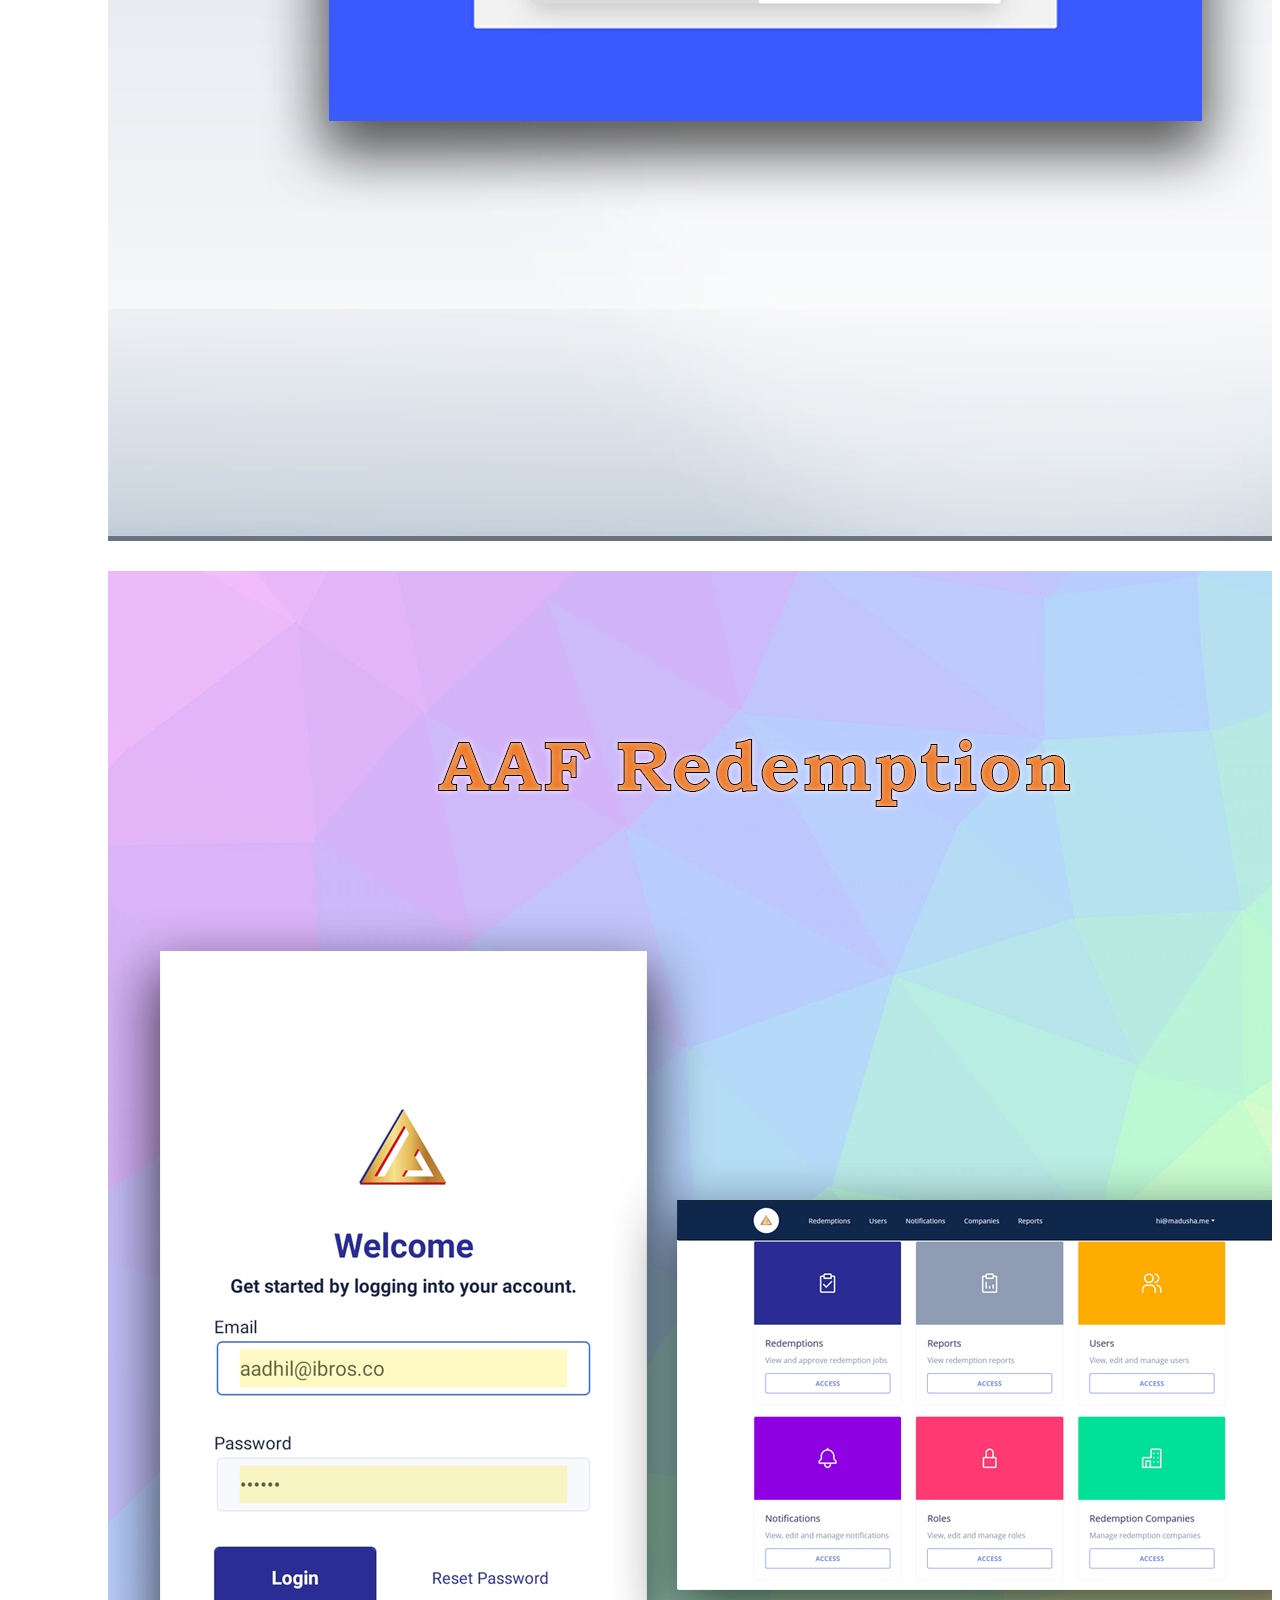
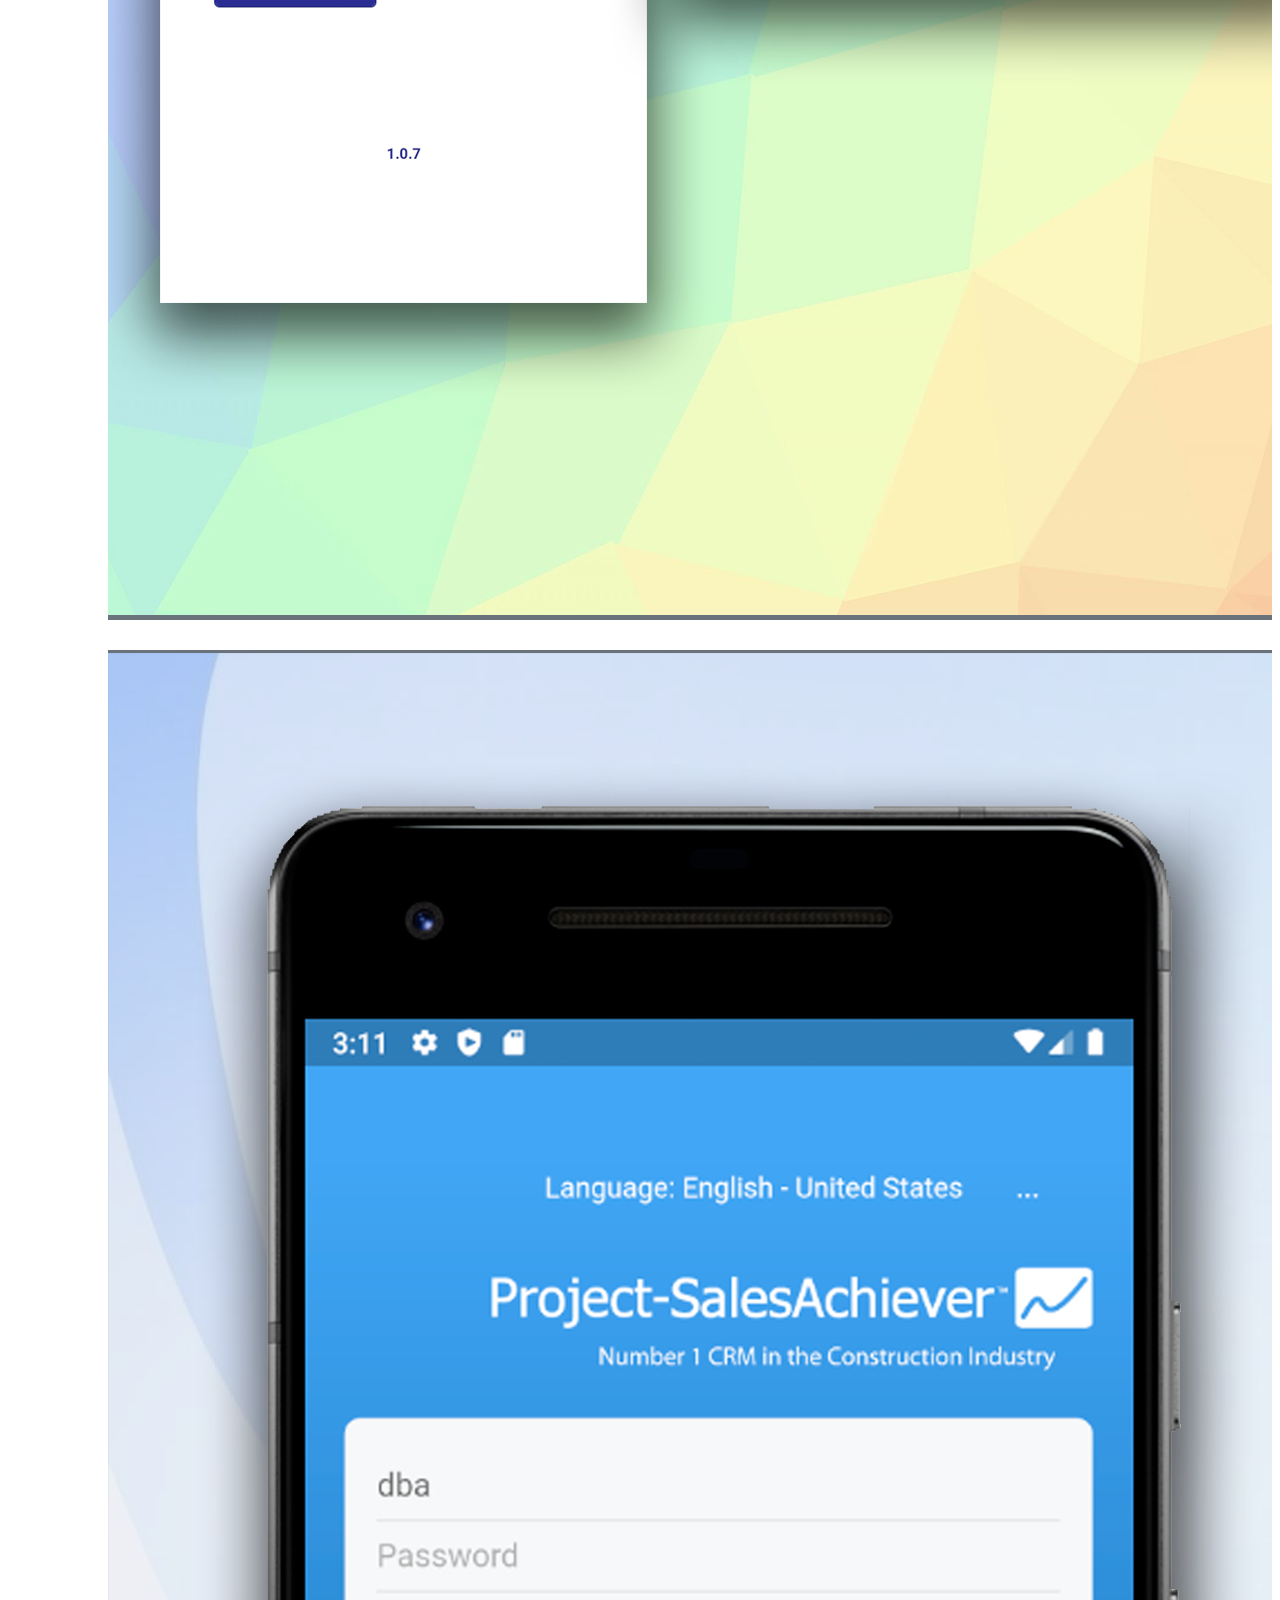
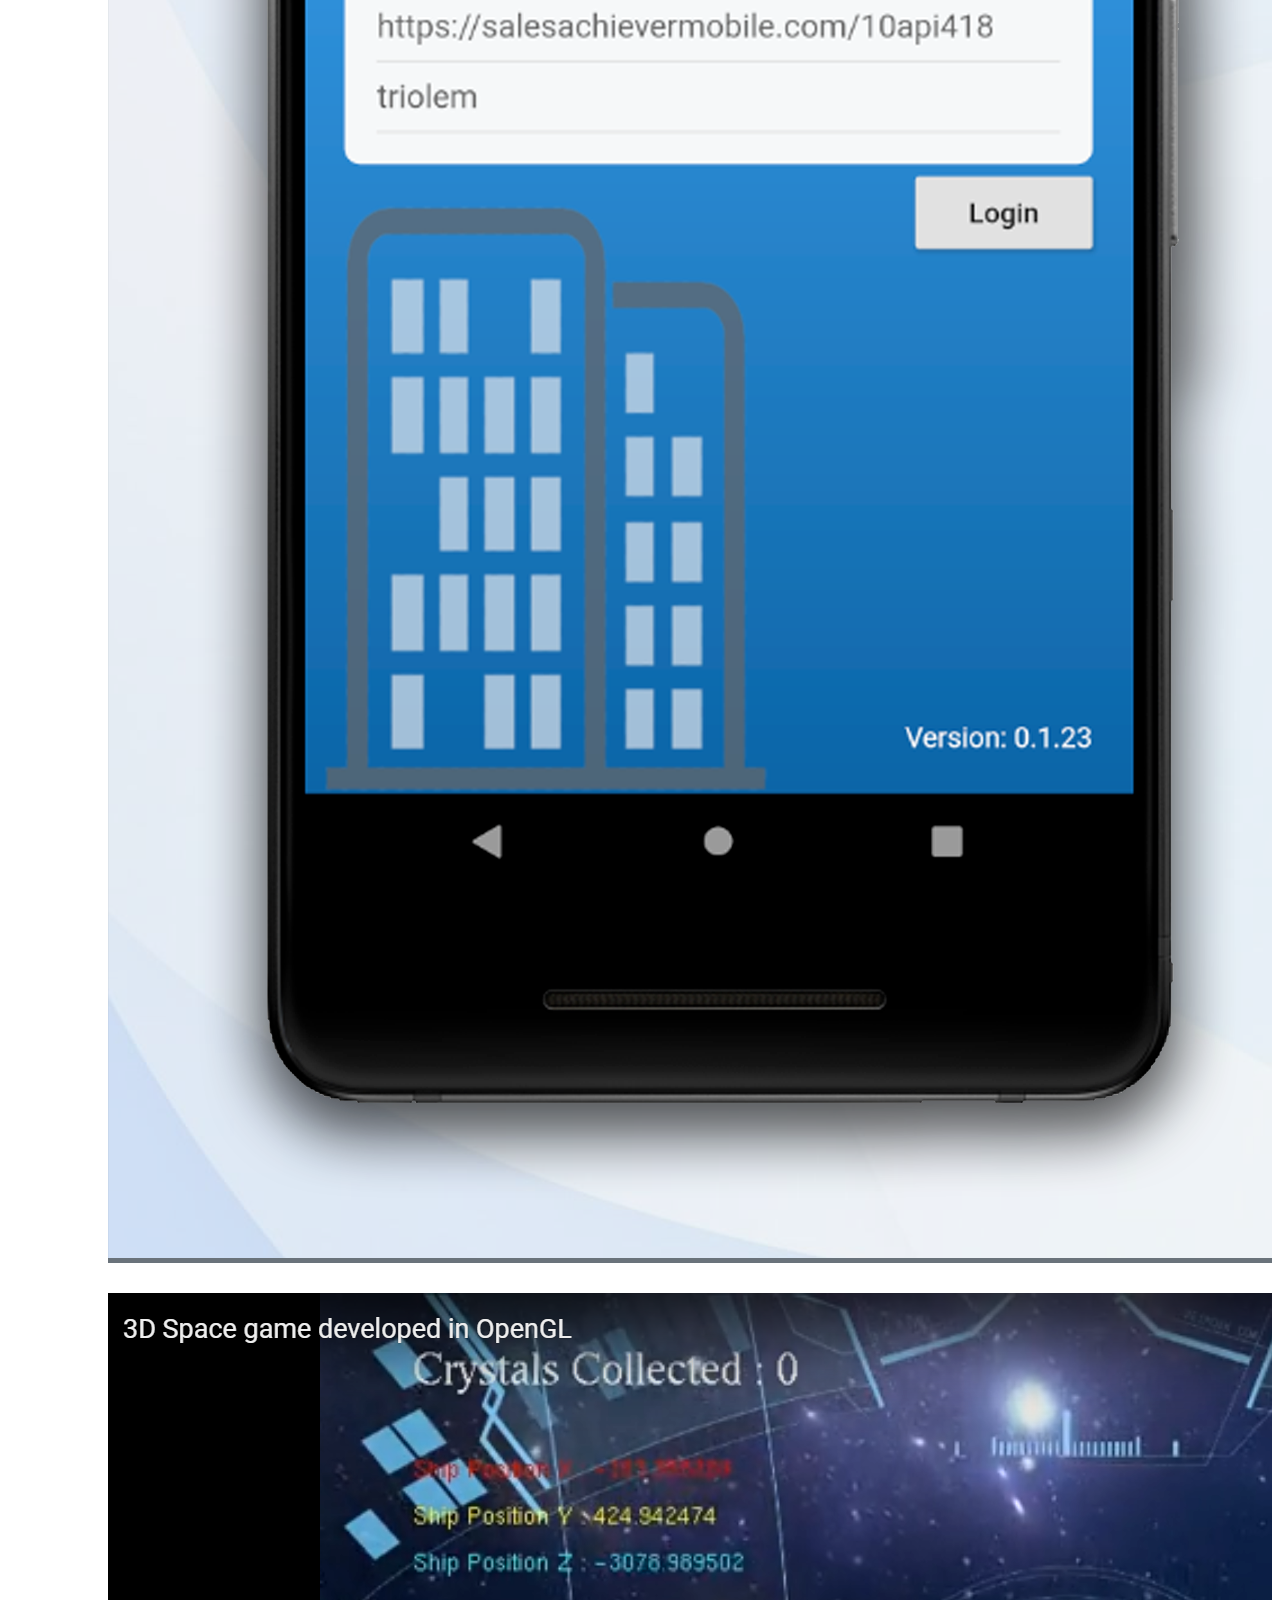
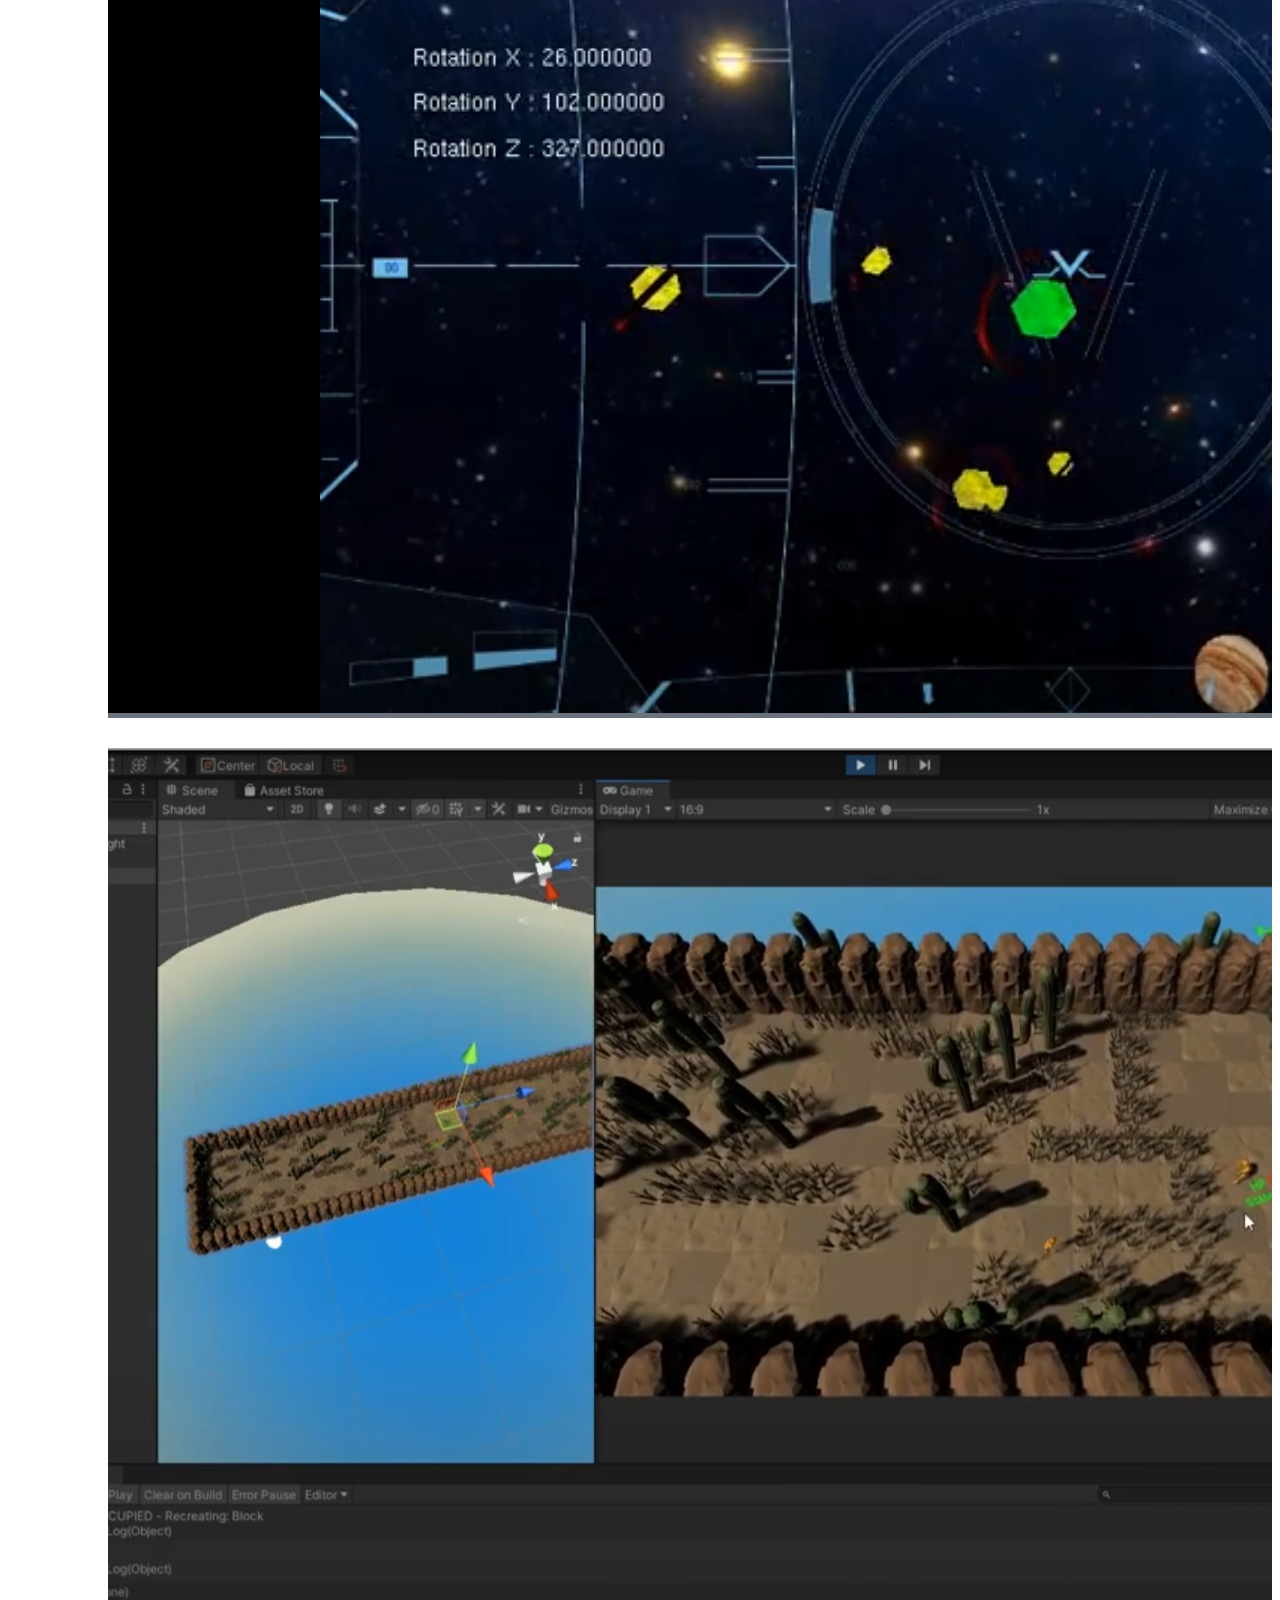
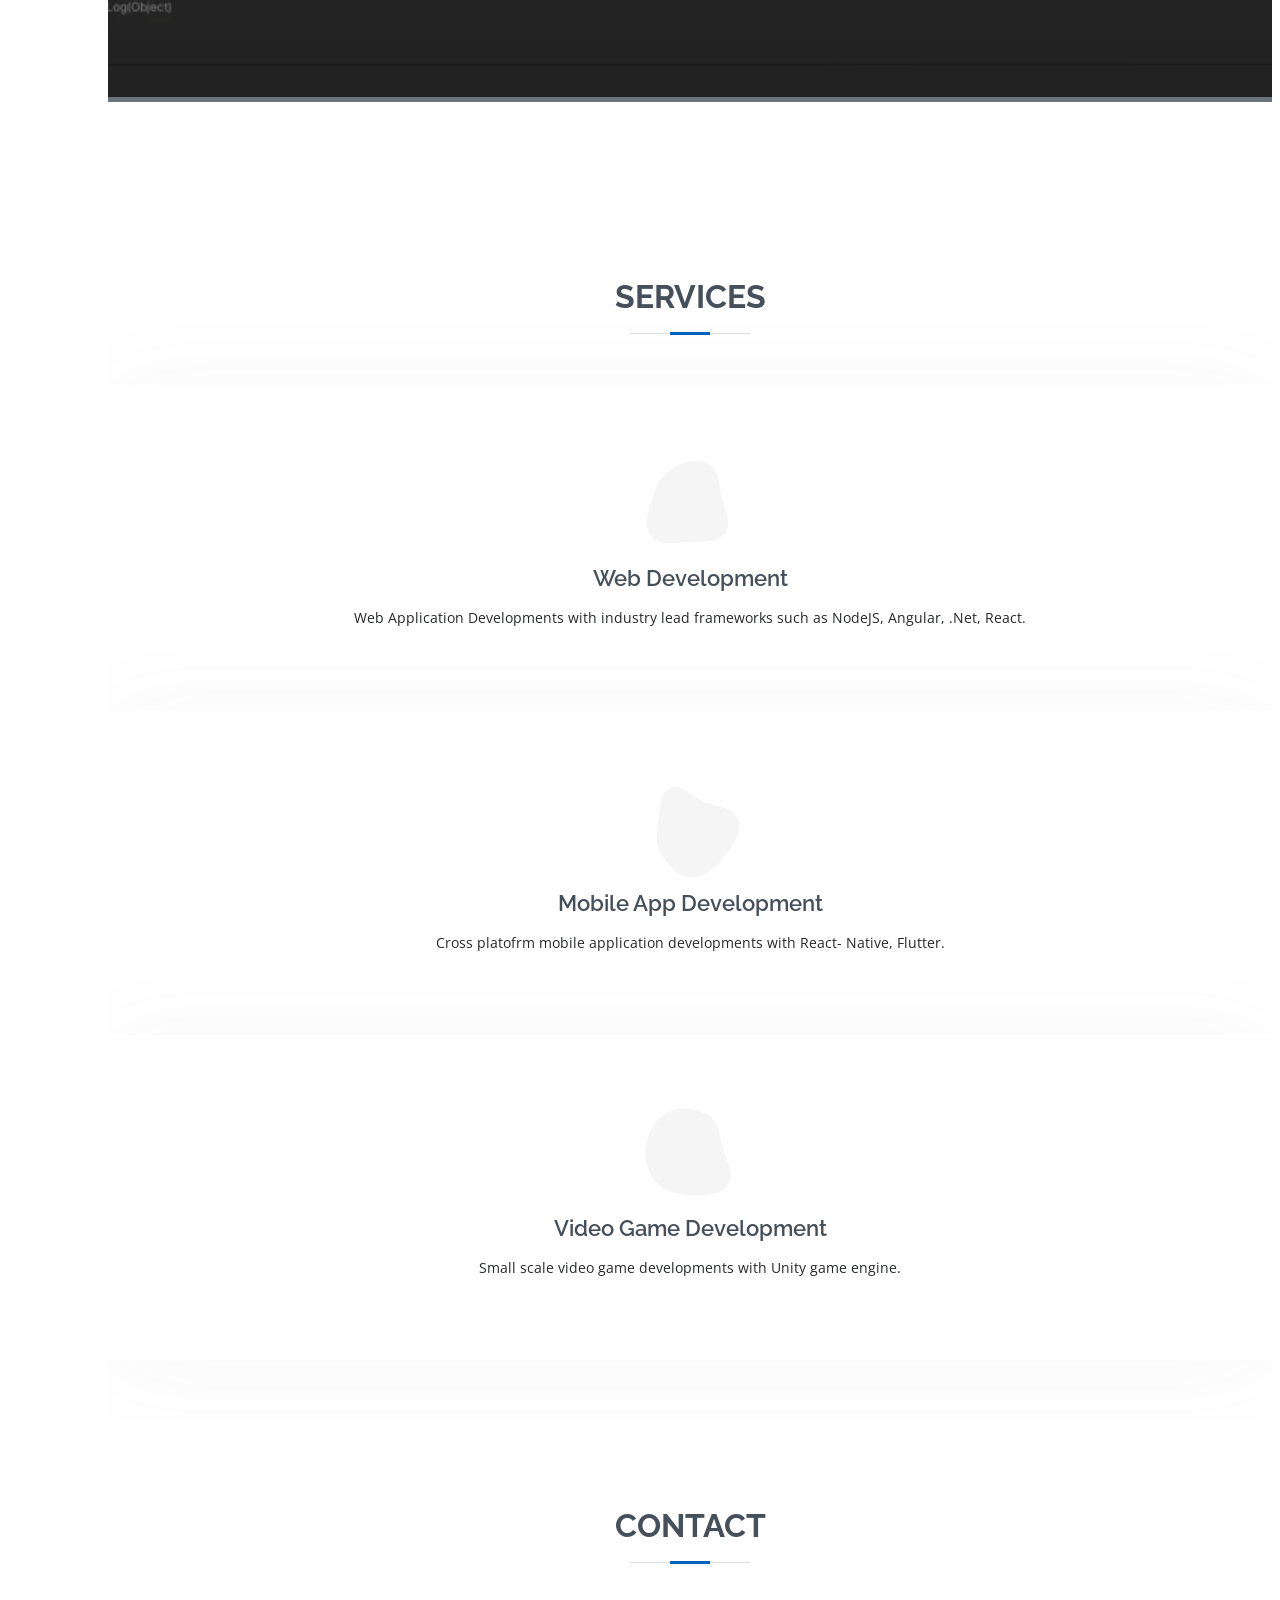
==== commit 7bbd7a75: "update portofolio" ====
--- a/index.html
+++ b/index.html
@@ -203,44 +203,44 @@
           <div class="col-lg-6">
 
             <div class="progress">
-              <span class="skill">Angular <i class="val">85%</i></span>
+              <span class="skill">Angular <i class="val">90%</i></span>
+              <div class="progress-bar-wrap">
+                <div class="progress-bar" role="progressbar" aria-valuenow="90" aria-valuemin="0" aria-valuemax="100">
+                </div>
+              </div>
+            </div>
+
+            <div class="progress">
+              <span class="skill">React <i class="val">70%</i></span>
+              <div class="progress-bar-wrap">
+                <div class="progress-bar" role="progressbar" aria-valuenow="70" aria-valuemin="0" aria-valuemax="100">
+                </div>
+              </div>
+            </div>
+
+            <div class="progress">
+              <span class="skill">TS/ JS/ HTML/ CSS <i class="val">90%</i></span>
+              <div class="progress-bar-wrap">
+                <div class="progress-bar" role="progressbar" aria-valuenow="90" aria-valuemin="0" aria-valuemax="100">
+                </div>
+              </div>
+            </div>
+
+            <div class="progress">
+              <span class="skill">NodeJS <i class="val">85%</i></span>
               <div class="progress-bar-wrap">
                 <div class="progress-bar" role="progressbar" aria-valuenow="85" aria-valuemin="0" aria-valuemax="100">
                 </div>
               </div>
             </div>
+          </div>
+
+          <div class="col-lg-6">
 
             <div class="progress">
-              <span class="skill">React <i class="val">60%</i></span>
-              <div class="progress-bar-wrap">
-                <div class="progress-bar" role="progressbar" aria-valuenow="70" aria-valuemin="0" aria-valuemax="100">
-                </div>
-              </div>
-            </div>
-
-            <div class="progress">
-              <span class="skill">JavaScript/ Typescript <i class="val">90%</i></span>
+              <span class="skill">.Net/ C#<i class="val">90%</i></span>
               <div class="progress-bar-wrap">
                 <div class="progress-bar" role="progressbar" aria-valuenow="90" aria-valuemin="0" aria-valuemax="100">
-                </div>
-              </div>
-            </div>
-
-            <div class="progress">
-              <span class="skill">HTML/ CSS <i class="val">90%</i></span>
-              <div class="progress-bar-wrap">
-                <div class="progress-bar" role="progressbar" aria-valuenow="90" aria-valuemin="0" aria-valuemax="100">
-                </div>
-              </div>
-            </div>
-          </div>
-
-          <div class="col-lg-6">
-
-            <div class="progress">
-              <span class="skill">.Net/ C#<i class="val">85%</i></span>
-              <div class="progress-bar-wrap">
-                <div class="progress-bar" role="progressbar" aria-valuenow="80" aria-valuemin="0" aria-valuemax="100">
                 </div>
               </div>
             </div>
@@ -254,7 +254,7 @@
             </div>
 
             <div class="progress">
-              <span class="skill">NodeJS<i class="val">80%</i></span>
+              <span class="skill">Azure Devops/ Terraform<i class="val">80%</i></span>
               <div class="progress-bar-wrap">
                 <div class="progress-bar" role="progressbar" aria-valuenow="80" aria-valuemin="0" aria-valuemax="100">
                 </div>
@@ -262,9 +262,9 @@
             </div>
 
             <div class="progress">
-              <span class="skill">C++ <i class="val">55%</i></span>
+              <span class="skill">EVENT‑DRIVEN (MASSTRANSIT, SERVICE BUS, RABBITMQ, HANGFIRE) <i class="val">85%</i></span>
               <div class="progress-bar-wrap">
-                <div class="progress-bar" role="progressbar" aria-valuenow="55" aria-valuemin="0" aria-valuemax="100">
+                <div class="progress-bar" role="progressbar" aria-valuenow="85" aria-valuemin="0" aria-valuemax="100">
                 </div>
               </div>
             </div>
@@ -323,28 +323,27 @@
           <div class="col-lg-6">
             <h3 class="resume-title">Professional Experience</h3>
             <div class="resume-item">
+              <h4>Software Engineer (SC2)</h4>
+              <h5>2024 – Present</h5>
+              <p><em>Enpal GmbH — Berlin/Hamburg (Hybrid)</em></p>
+              <ul>
+                <li>Migrated infra from <strong>Bicep → Terraform</strong> with <strong>zero‑downtime deployments</strong>, improving reliability and reducing manual work.</li>
+                <li>Expanded monitoring with <strong>Datadog</strong> & Azure Alerts; added Teams notifications to cut incident response times and downtime.</li>>
+                <li>Authored an <strong>infrastructure roadmap</strong> to identify gaps and set clear improvement goals.</li>
+                <li>Mentored developers on <strong>DDD</strong> and architectural best practices, reducing tech debt across microservices.</li>
+              </ul>
+            </div>
+            <div class="resume-item">
               <h4>Software Engineer</h4>
-              <h5>2023 - Present</h5>
-            </div>
-            <div class="resume-item">
-              <h4>Jr. Software Engineer</h4>
-              <h5>2022 - 2023</h5>
+              <h5>2022 - 2024</h5>>
               <p><em><a href="https://www.linkedin.com/company/container-xchange/" target="_blank">Container xChange, GmbH</a></em></p>
               <ul>
                 <li>Part of the Fintech team adding features and improvements to the xChange Wallet.</li>
               </ul>
             </div>
             <div class="resume-item">
-              <h4>Software Engineer</h4>
-              <h5>2021 - 2022</h5>
-            </div>
-            <div class="resume-item">
-              <h4>Trainee Software Engineer</h4>
-              <h5>2020 - 2021</h5>
-            </div>
-            <div class="resume-item">
-              <h4>Software Engineering Intern</h4>
-              <h5>2018 - 2020</h5>
+              <h4>Software Engineer/ Trainee</h4>
+              <h5>2018 - 2022</h5>
               <p><em><a href="https://www.linkedin.com/company/fortude/" target="_blank">Fortude, Sri Lanka.</a></em></p>
               <ul>
                 <li>Got awarded the Certificate of Excellence for Results and Orientation Category in 2020 by Forude
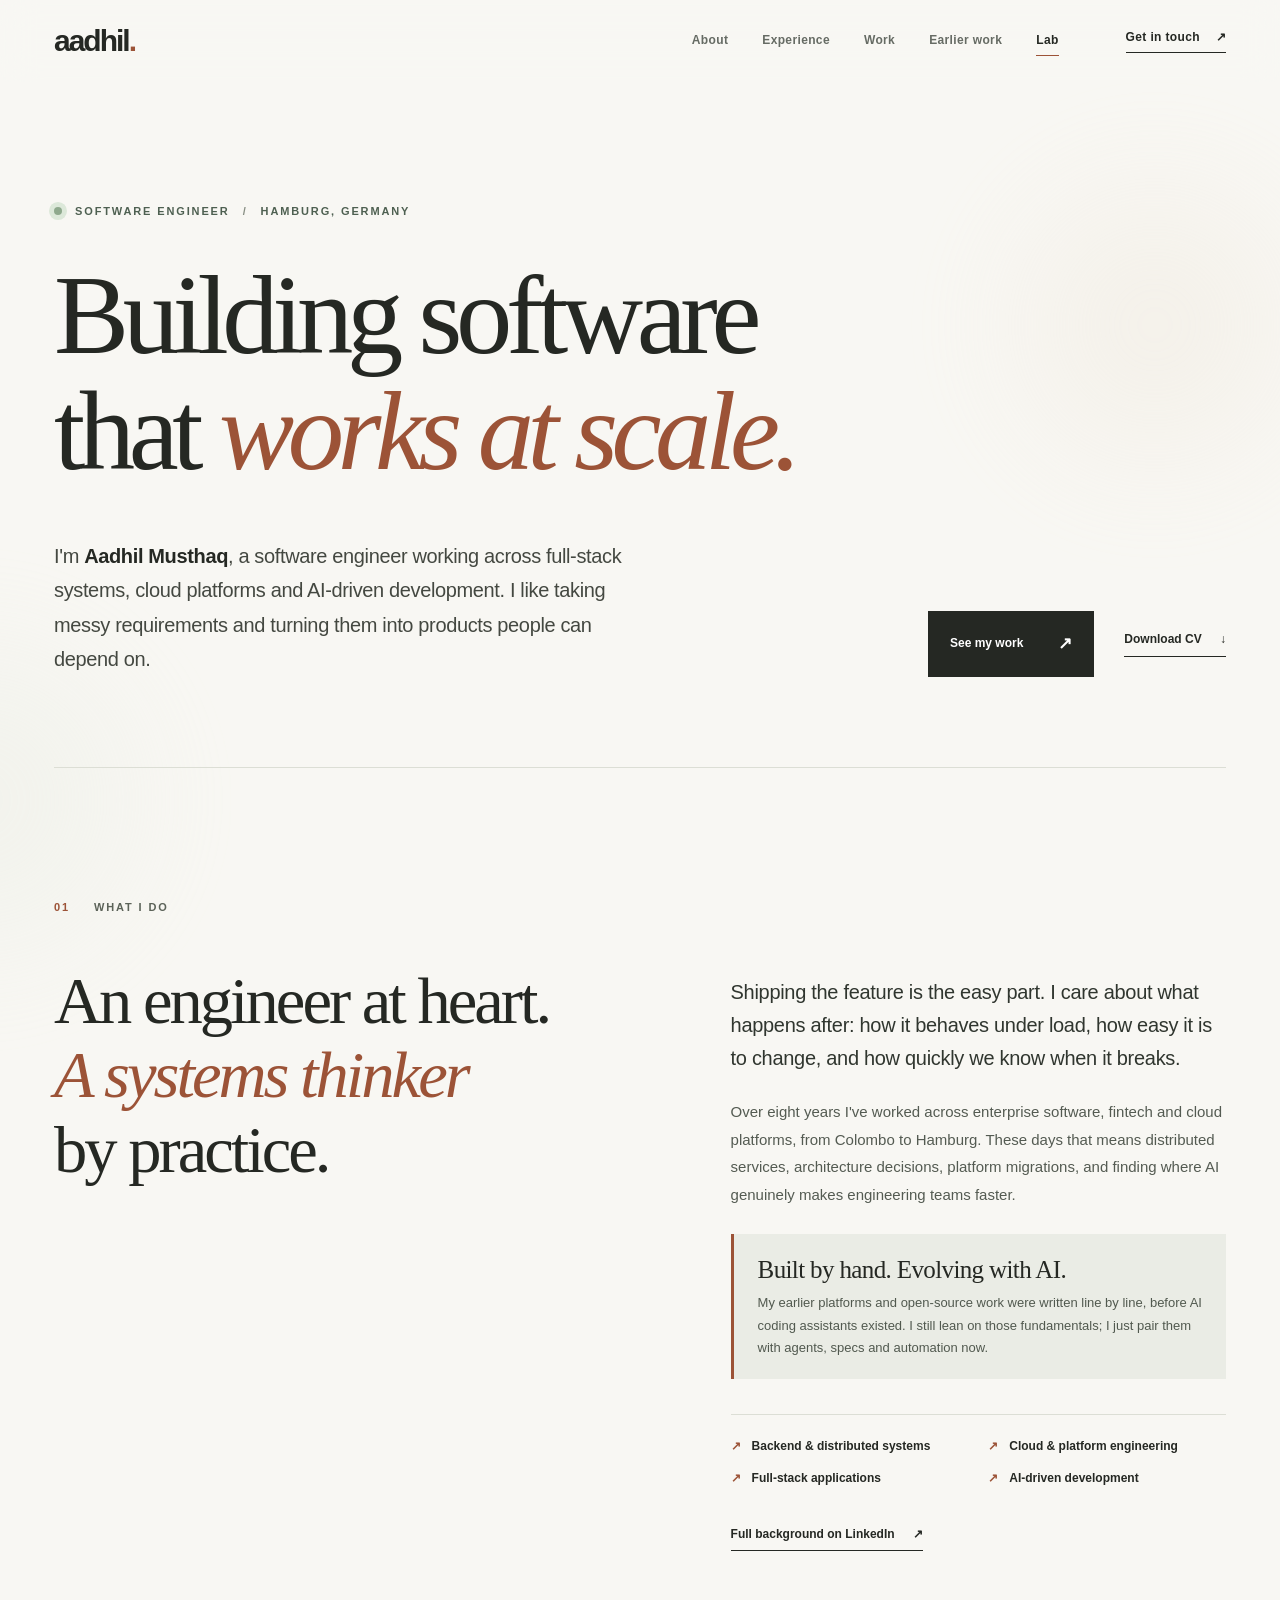
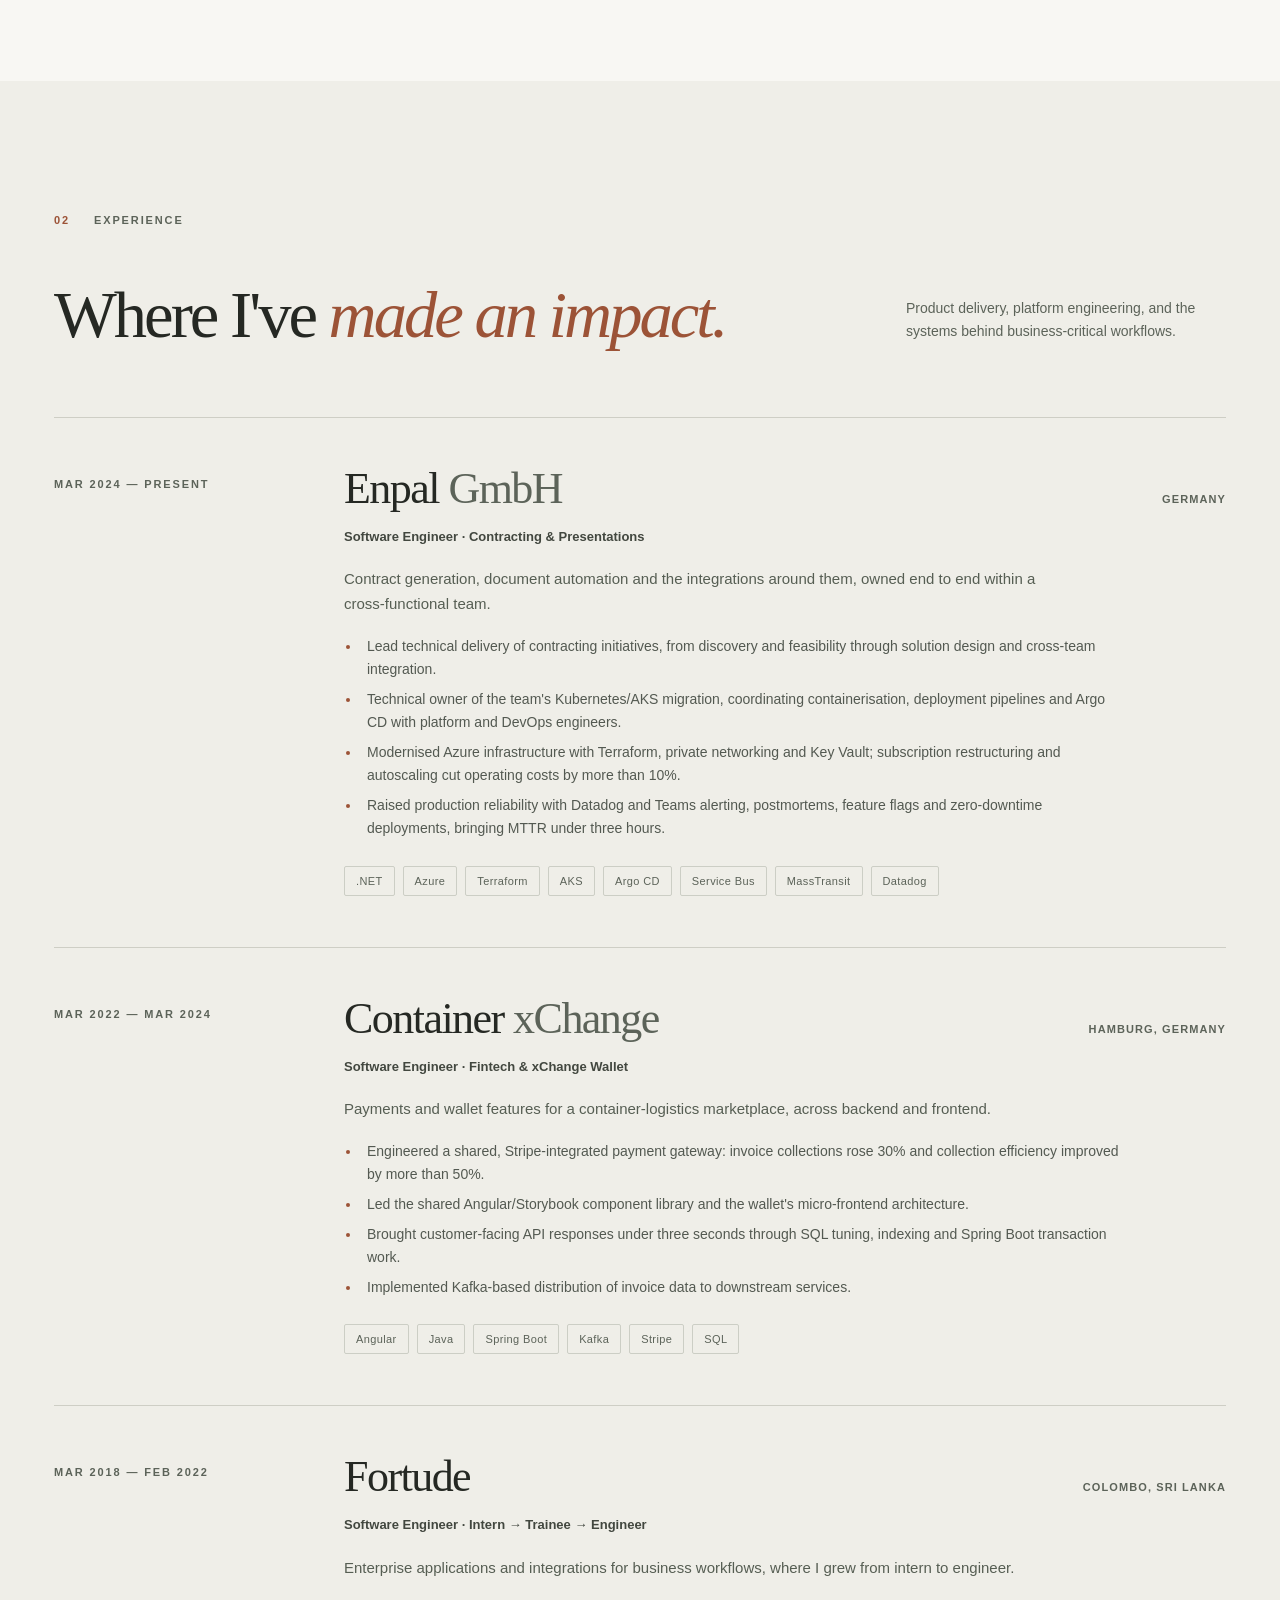
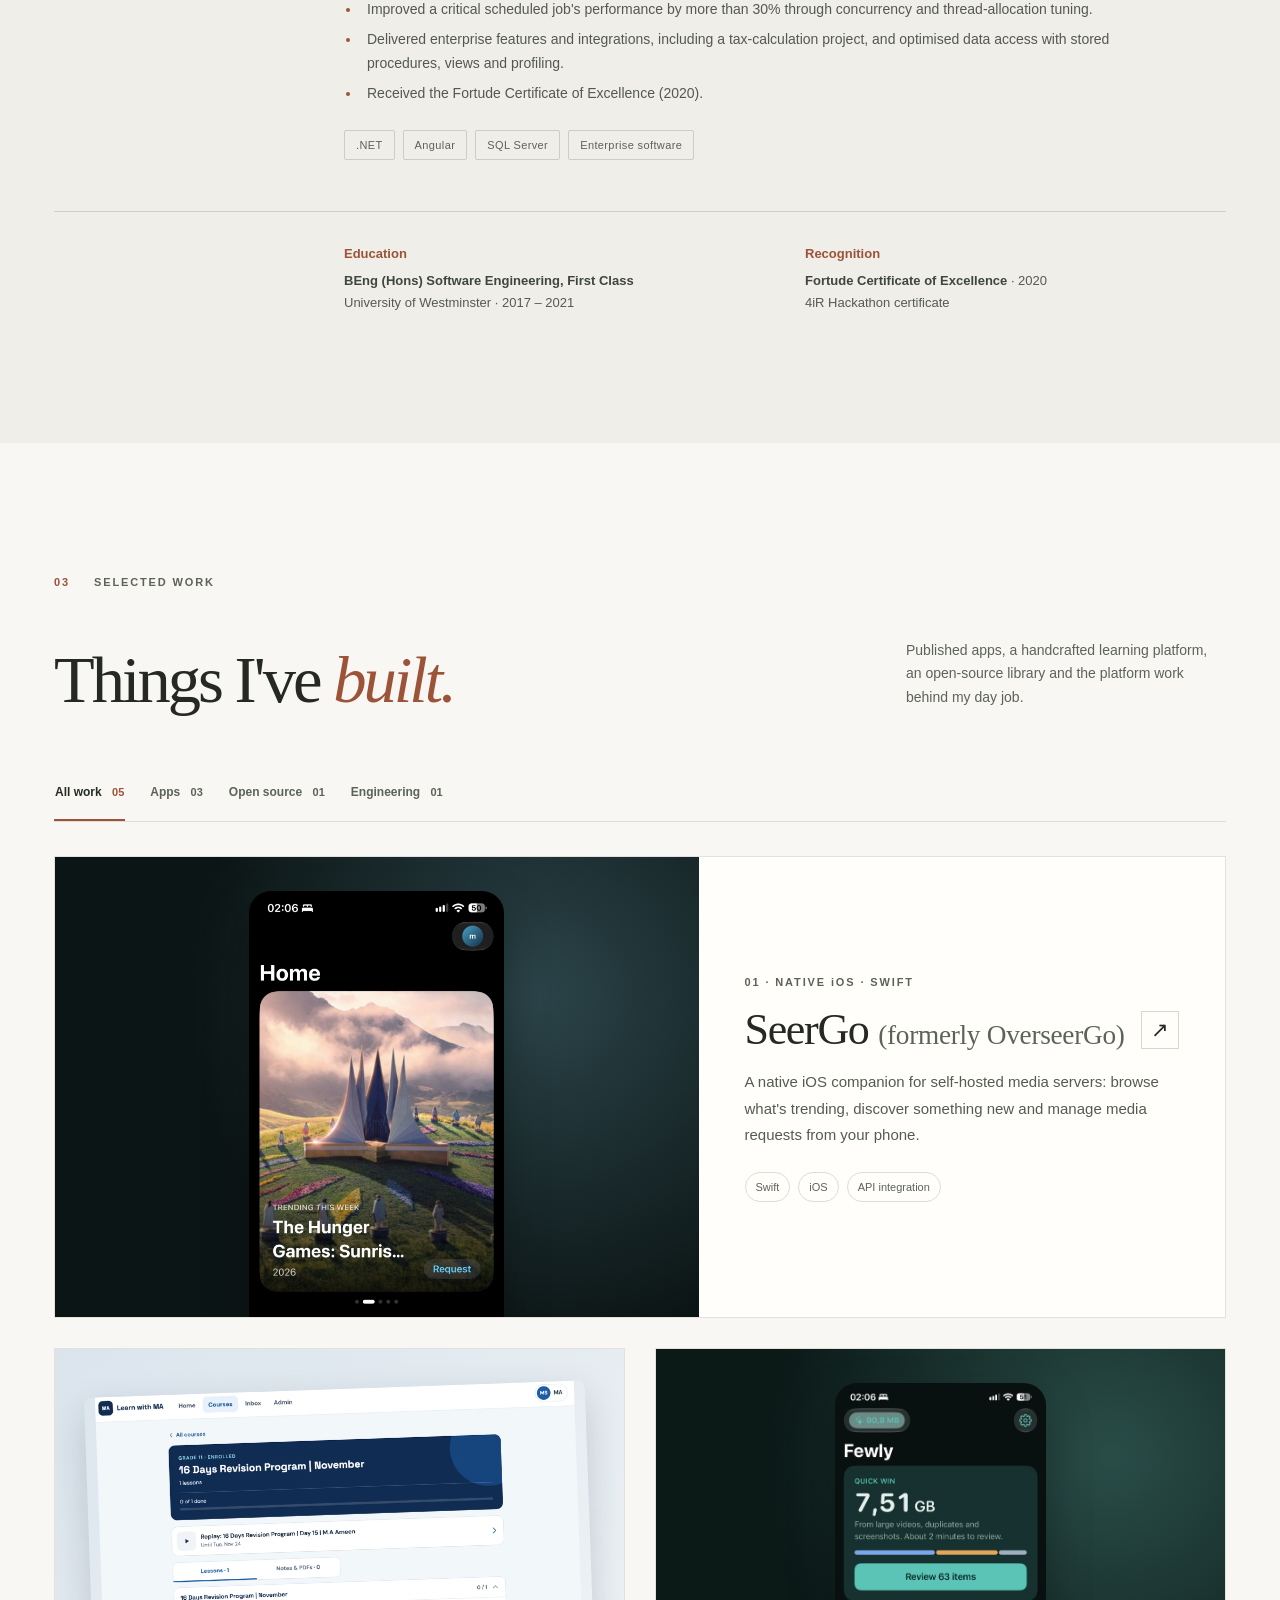
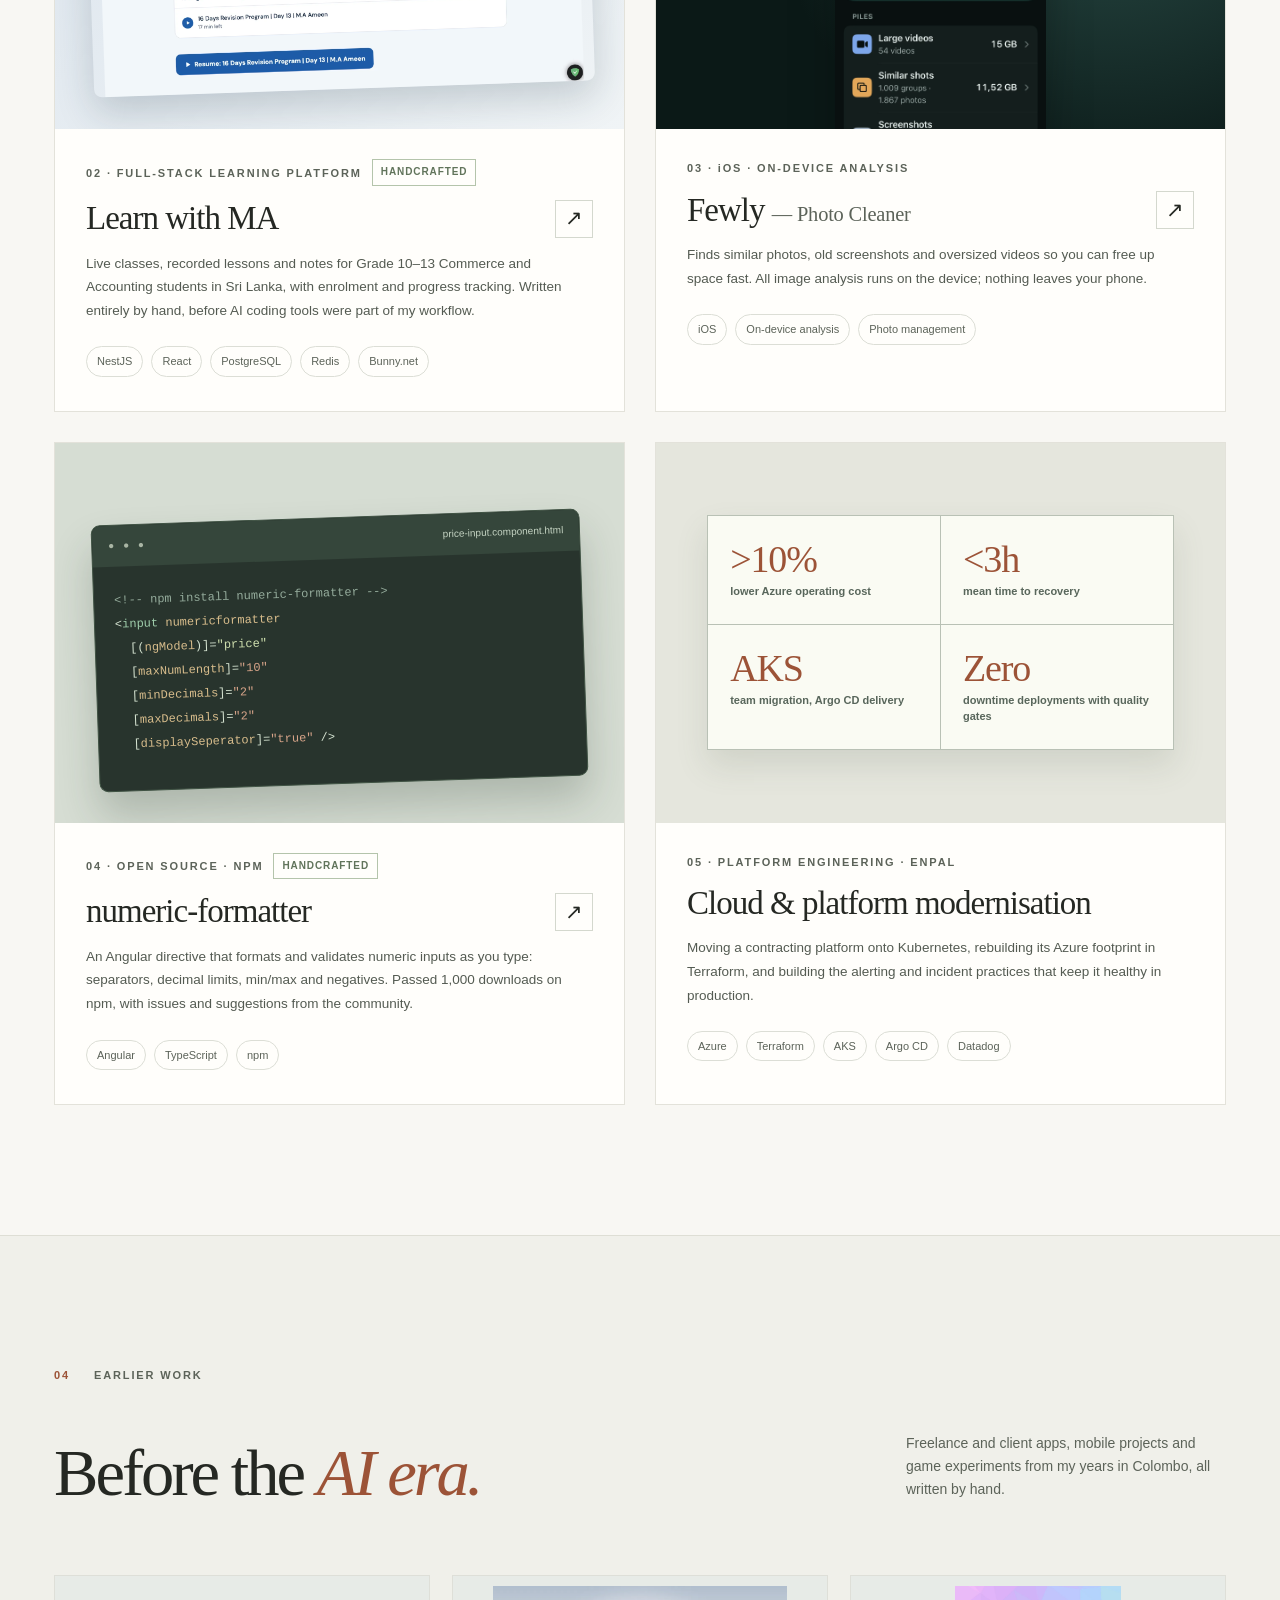
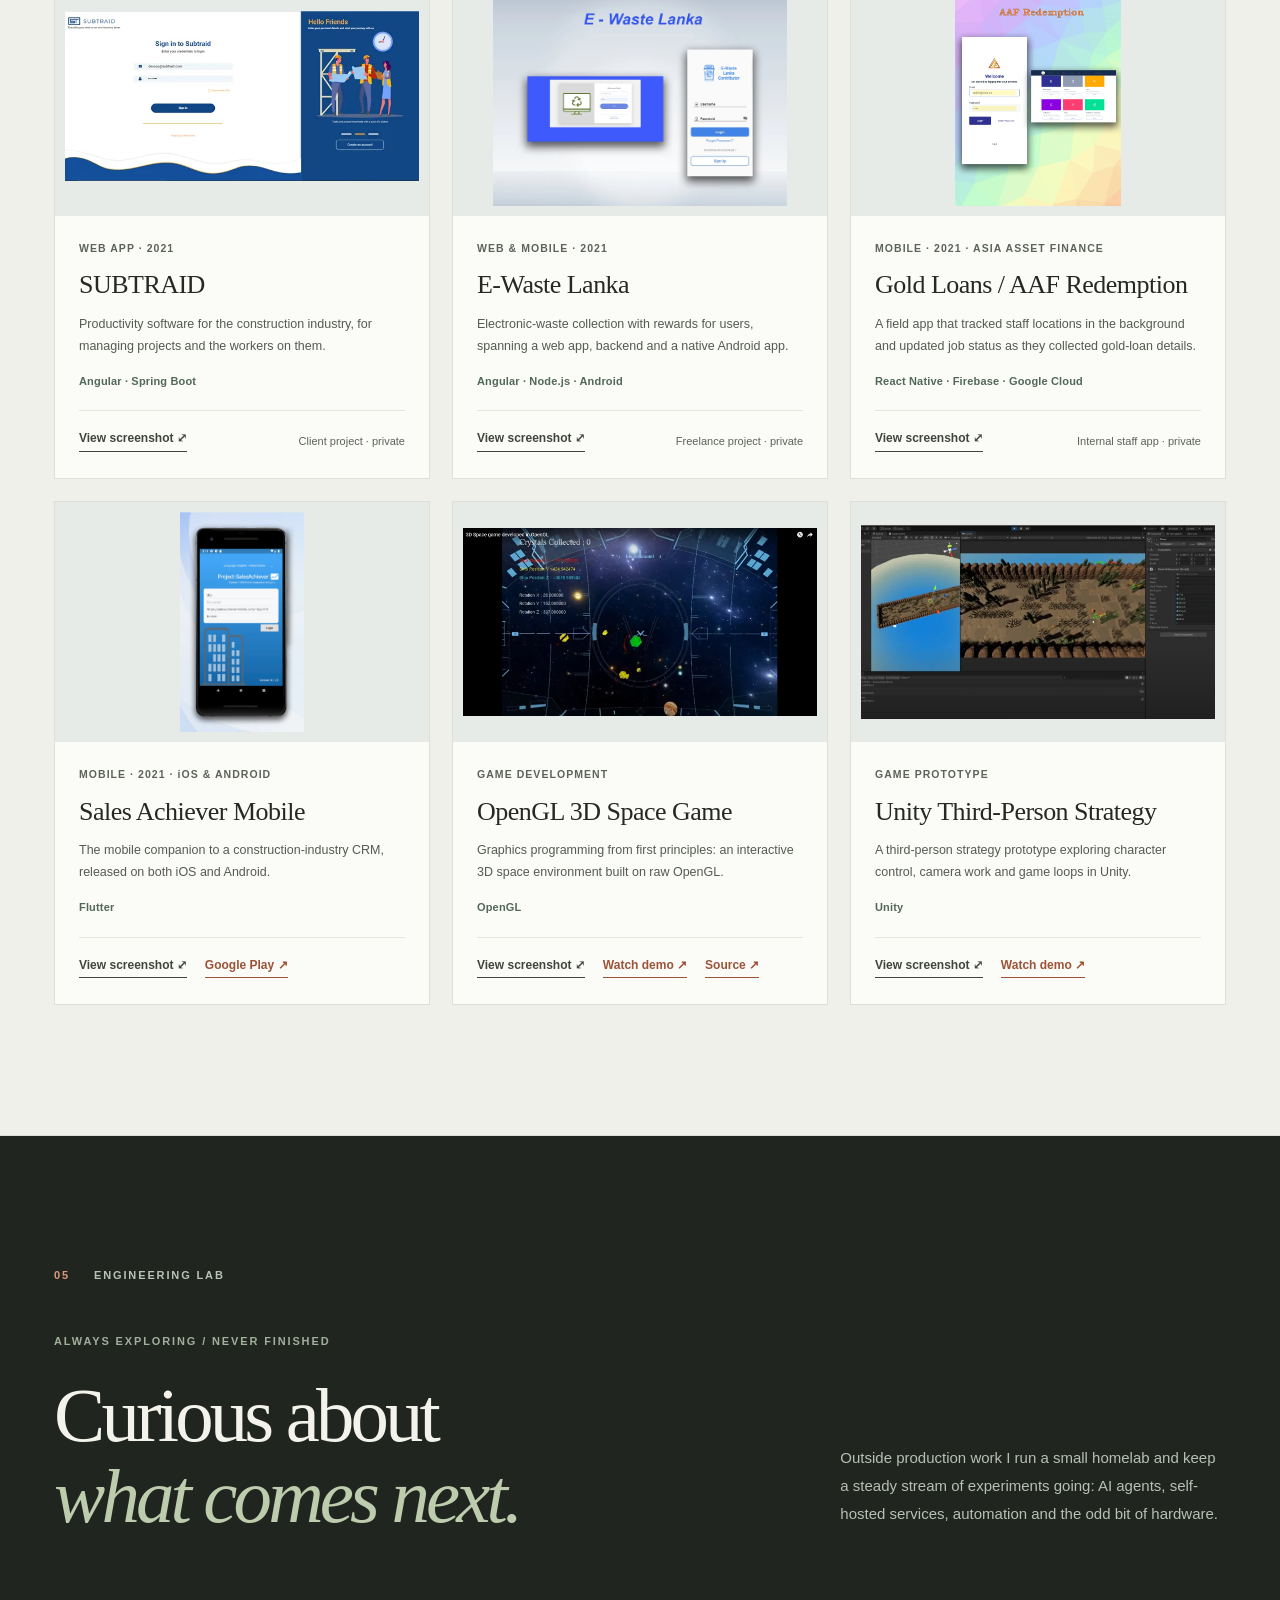
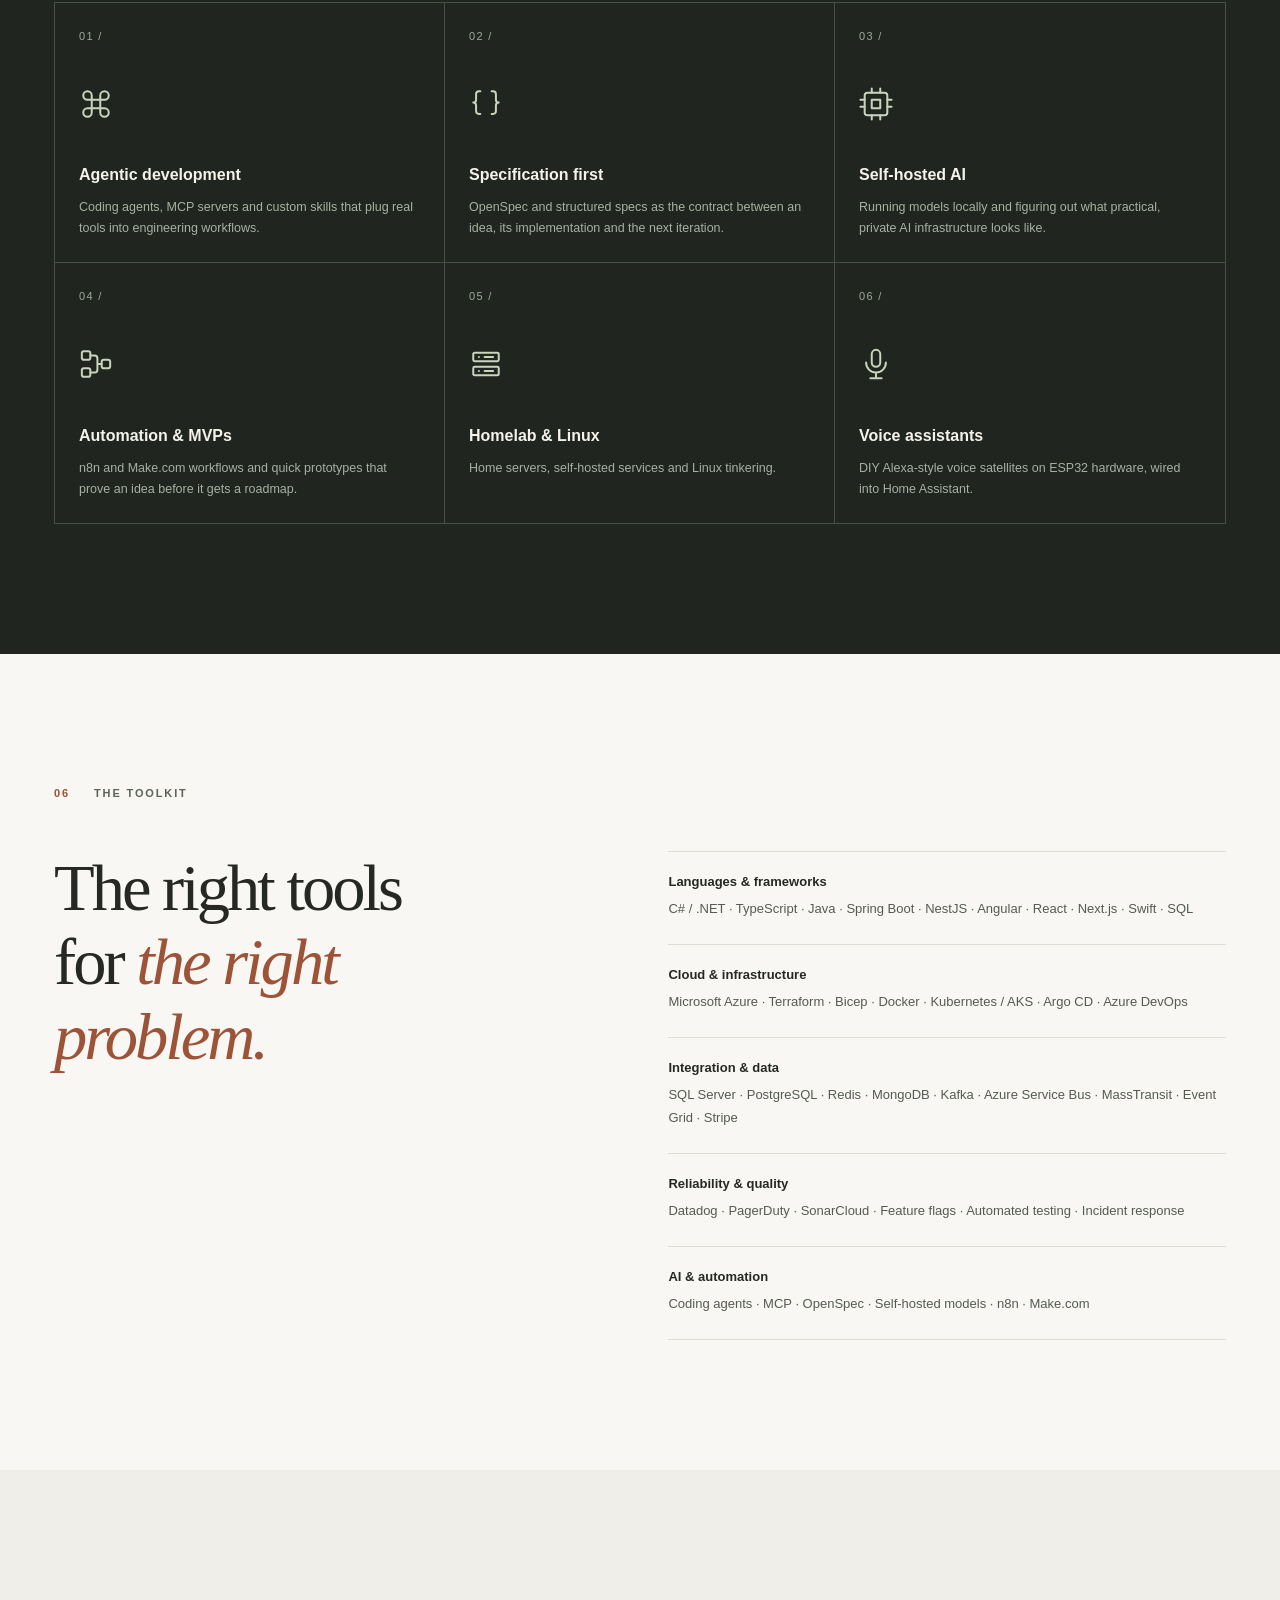
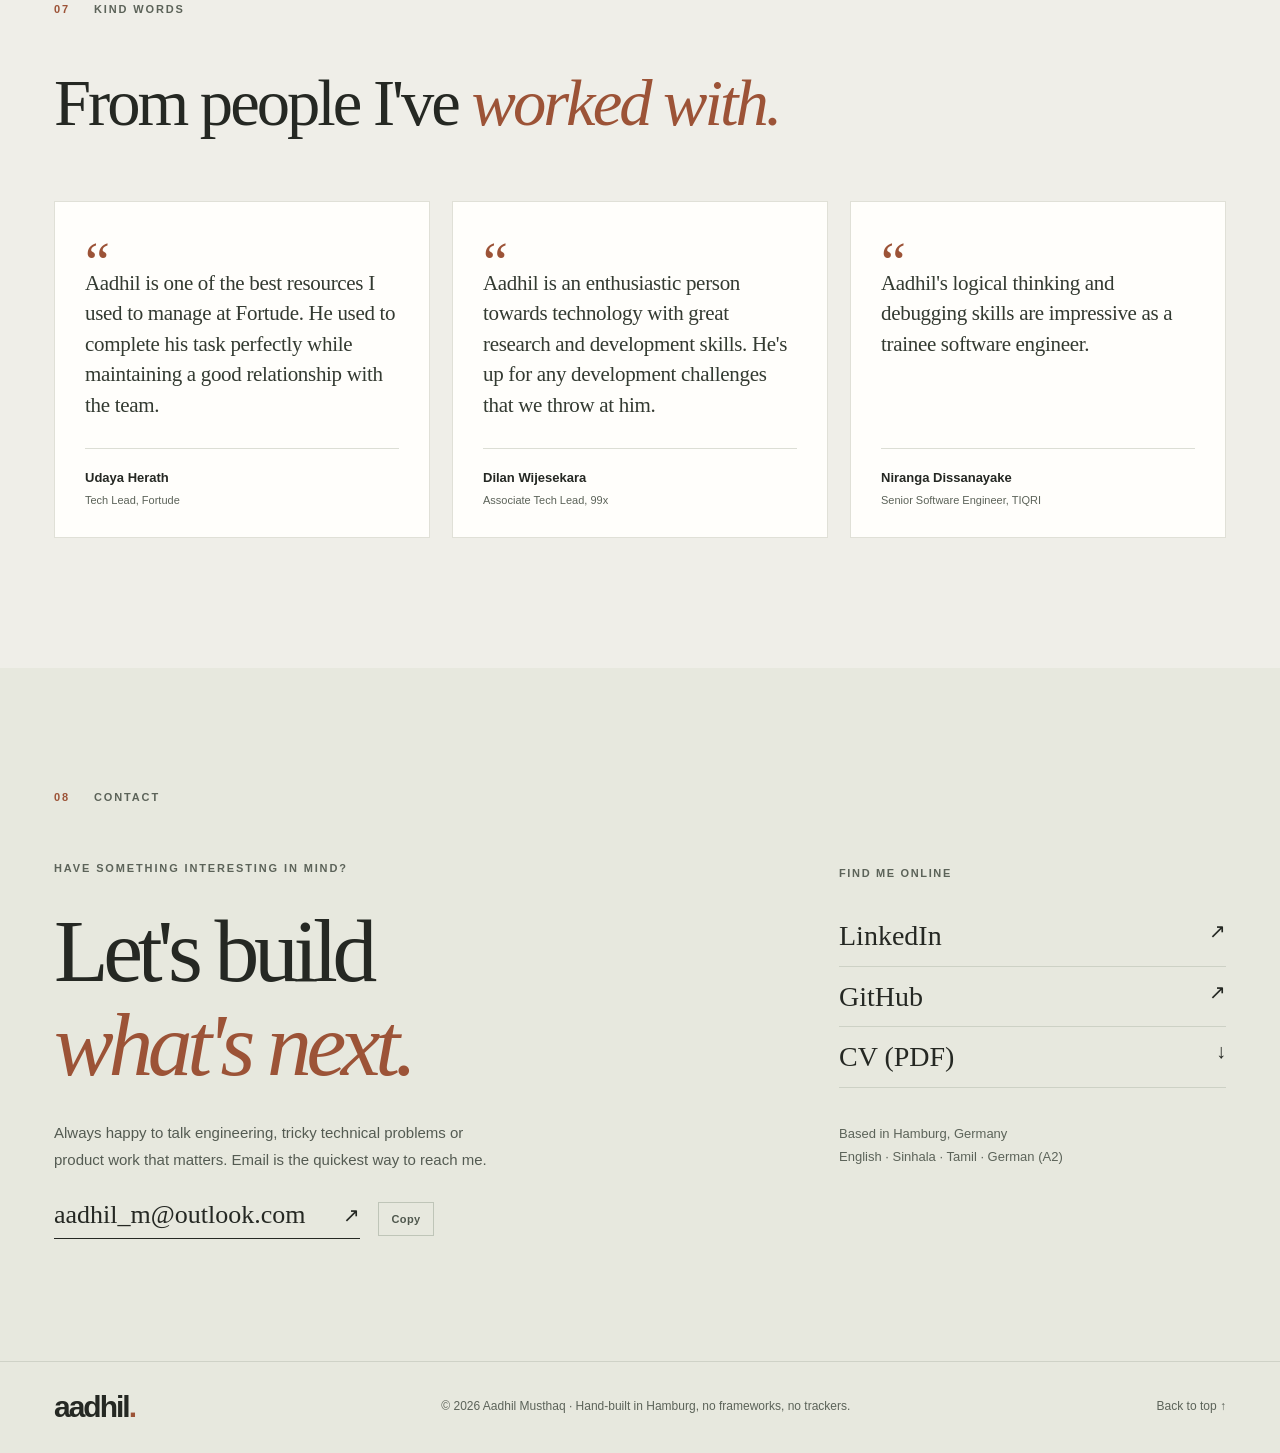
==== commit f8906781: "website update" ====
--- a/index.html
+++ b/index.html
@@ -1,811 +1,457 @@
 <!DOCTYPE html>
 <html lang="en">
-
 <head>
   <meta charset="utf-8">
-  <meta content="width=device-width, initial-scale=1.0" name="viewport">
-  <meta content="Quality is not an act it's a habit." name="description">
-  <meta content="aadhil" name="keywords">
-  <meta content="musthaq" name="keywords">
-  <meta content="full stack software engineer" name="keywords">
-
-  <title>Aadhil Musthaq</title>
-
-
-  <!-- Favicons -->
-  <link href="assets/img/favicon.png" rel="icon">
-  <link href="assets/img/apple-touch-icon.png" rel="apple-touch-icon">
-
-  <!-- Google Fonts -->
-  <link
-    href="https://fonts.googleapis.com/css?family=Open+Sans:300,300i,400,400i,600,600i,700,700i|Raleway:300,300i,400,400i,500,500i,600,600i,700,700i|Poppins:300,300i,400,400i,500,500i,600,600i,700,700i"
-    rel="stylesheet">
-
-  <!-- Vendor CSS Files -->
-  <link href="assets/vendor/aos/aos.css" rel="stylesheet">
-  <link href="assets/vendor/bootstrap/css/bootstrap.min.css" rel="stylesheet">
-  <link href="assets/vendor/bootstrap-icons/bootstrap-icons.css" rel="stylesheet">
-  <link href="assets/vendor/boxicons/css/boxicons.min.css" rel="stylesheet">
-  <link href="assets/vendor/glightbox/css/glightbox.min.css" rel="stylesheet">
-  <link href="assets/vendor/swiper/swiper-bundle.min.css" rel="stylesheet">
-  
-  <!-- Template Main CSS File -->
-  <link href="assets/css/style.css" rel="stylesheet">
-
+  <meta name="viewport" content="width=device-width, initial-scale=1">
+  <title>Aadhil Musthaq — Software Engineer in Hamburg</title>
+  <meta name="description" content="Aadhil Musthaq is a Hamburg-based software engineer with 8+ years across .NET, Angular, Spring Boot and Azure. Builder of SeerGo, Fewly and Learn with MA.">
+  <meta name="theme-color" content="#f8f7f3">
+  <meta name="color-scheme" content="light">
+  <link rel="canonical" href="https://aadhil.me/">
+
+  <meta property="og:type" content="website">
+  <meta property="og:url" content="https://aadhil.me/">
+  <meta property="og:title" content="Aadhil Musthaq — Software Engineer">
+  <meta property="og:description" content="Full-stack systems, cloud engineering and AI-driven development. Selected work, experience and side projects.">
+  <meta property="og:image" content="https://aadhil.me/assets/og-image.png">
+  <meta property="og:image:width" content="1200">
+  <meta property="og:image:height" content="630">
+  <meta property="og:image:alt" content="Aadhil Musthaq — Building software that works at scale.">
+  <meta name="twitter:card" content="summary_large_image">
+
+  <link rel="icon" href="assets/favicon.svg" type="image/svg+xml">
+  <link rel="apple-touch-icon" href="assets/apple-touch-icon.png">
+  <link rel="preload" as="image" href="assets/seergo-screenshot.webp" type="image/webp">
+  <link rel="stylesheet" href="styles.css">
+  <script>document.documentElement.classList.add('js');</script>
+  <script type="application/ld+json">
+  {
+    "@context": "https://schema.org",
+    "@type": "Person",
+    "name": "Aadhil Musthaq",
+    "jobTitle": "Software Engineer",
+    "url": "https://aadhil.me",
+    "email": "mailto:aadhil_m@outlook.com",
+    "address": { "@type": "PostalAddress", "addressLocality": "Hamburg", "addressCountry": "DE" },
+    "alumniOf": { "@type": "CollegeOrUniversity", "name": "University of Westminster" },
+    "knowsAbout": [".NET", "Azure", "Kubernetes", "Angular", "Spring Boot", "Swift", "Terraform"],
+    "sameAs": ["https://github.com/m2aadhil", "https://www.linkedin.com/in/musthaqaadhil/"]
+  }
+  </script>
 </head>
-
 <body>
-
-  <!-- ======= Mobile nav toggle button = ====== -->
-  <!-- <button type="button" class="mobile-nav-toggle d-xl-none"><i class="bi bi-list mobile-nav-toggle"></i></button> -->
-  <i class="bi bi-list mobile-nav-toggle d-xl-none"></i>
-  <!-- ======= Header ======= -->
-  <header id="header" class="d-flex flex-column justify-content-center">
-
-    <nav id="navbar" class="navbar nav-menu">
-      <ul>
-        <li><a href="#hero" class="nav-link scrollto active"><i class="bx bx-home"></i> <span>Home</span></a></li>
-        <li><a href="#about" class="nav-link scrollto"><i class="bx bx-user"></i> <span>About</span></a></li>
-        <li><a href="#resume" class="nav-link scrollto"><i class="bx bx-file-blank"></i> <span>Resume</span></a></li>
-        <li><a href="#portfolio" class="nav-link scrollto"><i class="bx bx-book-content"></i> <span>Portfolio</span></a>
-        </li>
-        <li><a href="#services" class="nav-link scrollto"><i class="bx bx-server"></i> <span>Services</span></a></li>
-        <li><a href="#contact" class="nav-link scrollto"><i class="bx bx-envelope"></i> <span>Contact</span></a></li>
-      </ul>
-    </nav><!-- .nav-menu -->
-
-  </header><!-- End Header -->
-
-  <!-- ======= Hero Section ======= -->
-  <section id="hero" class="d-flex flex-column justify-content-center">
-    <div class="container" data-aos="zoom-in" data-aos-delay="100">
-      <h1>Aadhil Musthaq</h1>
-      <p>I'm a <span class="typed" data-typed-items="Designer, Developer, Freelancer, Photographer"></span></p>
-      <div class="social-linkss">
-        <a href="https://www.linkedin.com/in/musthaqaadhil/" class="linkedin" target="_blank"><i
-            class="bx bxl-linkedin"></i></a>
-        <a href="https://www.instagram.com/m2aadhil/" class="instagram" target="_blank"><i
-            class="bx bxl-instagram"></i></a>
-        <a href="https://twitter.com/m2aadhil" class="twitter" target="_blank"><i class="bx bxl-twitter"></i></a>
-        <a href="https://www.facebook.com/m2aadhil/" class="facebook" target="_blank"><i
-            class="bx bxl-facebook"></i></a>
-        <a href="https://github.com/m2aadhil" class="twitch" target="_blank"><i class="bx bxl-github"></i></a>
-        <!-- <a href="#" class="google-plus"><i class="bx bxl-skype" target="_blank"></i></a> -->
-      </div>
-    </div>
-  </section><!-- End Hero -->
-
-  <main id="main">
-
-    <!-- ======= About Section ======= -->
-    <section id="about" class="about">
-      <div class="container" data-aos="fade-up">
-
-        <div class="section-title">
-          <h2>About</h2>
-          <p>I am a tech enthusiast with a huge passion for Web development. And I love photography while getting lost
-            in nature. </p>
-            <!-- Also, I play <a href="https://steamcommunity.com/id/m2aadhil/" target="_blank">video games</a>
-            whenever I got free time. -->
-        </div>
-
-        <div class="row">
-          <div class="col-lg-4">
-            <img src="assets/img/profile-img.jpg" class="img-fluid" alt="Profile Image">
-          </div>
-          <div class="col-lg-8 pt-4 pt-lg-0 content">
-            <br>
-            <h3>Full-Stack Software Engineer</h3>
-            <br>
-            <p class="fst-italic">
-              Specialized in .Net, Springboot, Angular, Spring boot and NodeJS.
-            </p>
-            <div class="row">
-              <div class="col-lg-6">
-                <ul>
-                  <!-- <li><i class="bi bi-chevron-right"></i> <strong>Birthday:</strong> <span>6 September 1995</span></li> -->
-                  <li><i class="bi bi-chevron-right"></i> <strong>Present Employer:</strong> <span><a href="https://www.container-xchange.com/about-us/" target="_blank">xChange Solutions, GmbH</a></span></li>
-                  <li><i class="bi bi-chevron-right"></i> <strong>Phone:</strong><span>
-                     +49 152 06908646
-                    </span></li>
-                  <li><i class="bi bi-chevron-right"></i> <strong>City:</strong> 
-                    <span>Hamburg, Germany.</span>
-                  </li>
-                </ul>
-              </div>
-              <div class="col-lg-6">
-                <ul>
-                  <!-- <li><i class="bi bi-chevron-right"></i> <strong>Age:</strong> <span>26</span></li> -->
-                  <li><i class="bi bi-chevron-right"></i> <strong>Degree:</strong> <span>B.Eng,Software Engineering,1st
-                      Class(Hons)</span></li>
-                  <li><i class="bi bi-chevron-right"></i> <strong>Email:</strong> <span>aadhil_m@outlook.com</span></li>
-                  <li><i class="bi bi-chevron-right"></i> <strong>Freelance:</strong> <span>Availability depends on the
-                      Project</span></li>
-                </ul>
-              </div>
-            </div>
-            <p>
-              <br>
-              Full-stack software engineer specialized in Angular and .Net core Web API 2. Experienced in all stages of
-              software development life cycle of web application including design, development, testing, and deployment.
-              A self-learning individual who would like to explorer new challenges and also to learn and gain new
-              technical skills when required.
-            </p>
-          </div>
-        </div>
-
-      </div>
-    </section><!-- End About Section -->
-
-    <!-- ======= Facts Section ======= -->
-    <!-- <section id="facts" class="facts">
-      <div class="container" data-aos="fade-up">
-
-        <div class="section-title">
-          <h2>Facts</h2>
-          <p>Magnam dolores commodi suscipit. Necessitatibus eius consequatur ex aliquid fuga eum quidem. Sit sint consectetur velit. Quisquam quos quisquam cupiditate. Et nemo qui impedit suscipit alias ea. Quia fugiat sit in iste officiis commodi quidem hic quas.</p>
-        </div>
-
-        <div class="row">
-
-          <div class="col-lg-4 col-md-6">
-            <div class="count-box">
-              <i class="bi bi-emoji-smile"></i>
-              <span data-purecounter-start="0" data-purecounter-end="8" data-purecounter-duration="1"
-                class="purecounter"></span>
-              <p>Happy Clients</p>
-            </div>
-          </div>
-
-          <div class="col-lg-4 col-md-6 mt-5 mt-md-0">
-            <div class="count-box">
-              <i class="bi bi-journal-richtext"></i>
-              <span data-purecounter-start="0" data-purecounter-end="31" data-purecounter-duration="1"
-                class="purecounter"></span>
-              <p>Projects</p>
-            </div>
-          </div>
-
-          <div class="col-lg-4 col-md-6 mt-5 mt-lg-0">
-            <div class="count-box">
-              <i class="bi bi-headset"></i>
-              <span data-purecounter-start="0" data-purecounter-end="1000" data-purecounter-duration="1"
-                class="purecounter"></span>
-              <p>Hours Of Support</p>
-            </div>
-          </div>
-
-          <div class="col-lg-3 col-md-6 mt-5 mt-lg-0">
-            <div class="count-box">
-              <i class="bi bi-award"></i>
-              <span data-purecounter-start="0" data-purecounter-end="25" data-purecounter-duration="1" class="purecounter"></span>
-              <p>Awards</p>
-            </div>
-          </div>
-
-        </div>
-
-      </div>
-    </section> -->
-    <!-- End Facts Section -->
-
-    <!-- ======= Skills Section ======= -->
-    <section id="skills" class="skills section-bg">
-      <div class="container" data-aos="fade-up">
-
-        <div class="section-title">
-          <h2>Skills</h2>
-          <!-- <p>Magnam dolores commodi suscipit. Necessitatibus eius consequatur ex aliquid fuga eum quidem. Sit sint consectetur velit. Quisquam quos quisquam cupiditate. Et nemo qui impedit suscipit alias ea. Quia fugiat sit in iste officiis commodi quidem hic quas.</p> -->
-        </div>
-
-        <div class="row skills-content">
-
-          <div class="col-lg-6">
-
-            <div class="progress">
-              <span class="skill">Angular <i class="val">90%</i></span>
-              <div class="progress-bar-wrap">
-                <div class="progress-bar" role="progressbar" aria-valuenow="90" aria-valuemin="0" aria-valuemax="100">
-                </div>
-              </div>
-            </div>
-
-            <div class="progress">
-              <span class="skill">React <i class="val">70%</i></span>
-              <div class="progress-bar-wrap">
-                <div class="progress-bar" role="progressbar" aria-valuenow="70" aria-valuemin="0" aria-valuemax="100">
-                </div>
-              </div>
-            </div>
-
-            <div class="progress">
-              <span class="skill">TS/ JS/ HTML/ CSS <i class="val">90%</i></span>
-              <div class="progress-bar-wrap">
-                <div class="progress-bar" role="progressbar" aria-valuenow="90" aria-valuemin="0" aria-valuemax="100">
-                </div>
-              </div>
-            </div>
-
-            <div class="progress">
-              <span class="skill">NodeJS <i class="val">85%</i></span>
-              <div class="progress-bar-wrap">
-                <div class="progress-bar" role="progressbar" aria-valuenow="85" aria-valuemin="0" aria-valuemax="100">
-                </div>
-              </div>
-            </div>
-          </div>
-
-          <div class="col-lg-6">
-
-            <div class="progress">
-              <span class="skill">.Net/ C#<i class="val">90%</i></span>
-              <div class="progress-bar-wrap">
-                <div class="progress-bar" role="progressbar" aria-valuenow="90" aria-valuemin="0" aria-valuemax="100">
-                </div>
-              </div>
-            </div>
-
-            <div class="progress">
-              <span class="skill">.Sprint boot/ Java<i class="val">85%</i></span>
-              <div class="progress-bar-wrap">
-                <div class="progress-bar" role="progressbar" aria-valuenow="85" aria-valuemin="0" aria-valuemax="100">
-                </div>
-              </div>
-            </div>
-
-            <div class="progress">
-              <span class="skill">Azure Devops/ Terraform<i class="val">80%</i></span>
-              <div class="progress-bar-wrap">
-                <div class="progress-bar" role="progressbar" aria-valuenow="80" aria-valuemin="0" aria-valuemax="100">
-                </div>
-              </div>
-            </div>
-
-            <div class="progress">
-              <span class="skill">EVENT‑DRIVEN (MASSTRANSIT, SERVICE BUS, RABBITMQ, HANGFIRE) <i class="val">85%</i></span>
-              <div class="progress-bar-wrap">
-                <div class="progress-bar" role="progressbar" aria-valuenow="85" aria-valuemin="0" aria-valuemax="100">
-                </div>
-              </div>
-            </div>
-          </div>
-
-        </div>
-
-      </div>
-    </section><!-- End Skills Section -->
-
-    <!-- ======= Resume Section ======= -->
-    <section id="resume" class="resume">
-      <div class="container" data-aos="fade-up">
-
-        <div class="section-title">
-          <h2>Resume</h2>
-          <!-- <p>Magnam dolores commodi suscipit. Necessitatibus eius consequatur ex aliquid fuga eum quidem. Sit sint consectetur velit. Quisquam quos quisquam cupiditate. Et nemo qui impedit suscipit alias ea. Quia fugiat sit in iste officiis commodi quidem hic quas.</p> -->
-        </div>
-
-        <div class="row">
-          <div class="col-lg-6">
-            <h3 class="resume-title">Sumary</h3>
-            <div class="resume-item pb-0">
-              <h4>Aadhil Musthaq</h4>
-              <p><em>Innovative and deadline-driven Software Engineer with 6+ years of experience in Web Development,
-                  user-centered design thinker from initial requirement gathering to final deployment, polished
-                  deliverable.</em></p>
-              <ul>
-                <li>Hamburg, 22047, Germany.</li>
-                <li>+49 152 06908646</li>
-                <li>aadhil_m@outlook.com</li>
-              </ul>
-            </div>
-
-            <h3 class="resume-title">Education</h3>
-            <div class="resume-item">
-              <h4>Bachelor of Engineering in Software Engineering</h4>
-              <h5>2017 - 2021</h5>
-              <p><em>University of Westminster, United Kingdom.</em></p>
-              <p>First Class Honours in BEng. Software Engineering, at <a href="https://www.iit.ac.lk/" target="_blank">Informatics Institute of Technology</a>, offered by
-                the <a href="http://westminster.ac.uk/" target="_blank">University of Westminster, UK</a>.</p>
-            </div>
-            <div class="resume-item">
-              <h4>Higher National Diploma in Engineering</h4>
-              <h5>2015 - 2017</h5>
-              <p><em>HNDE, Sri Lanka.</em></p>
-              <p>Higher National Diploma Quantity Surveying/ Civil Enginnering, at <a href="https://hnde.lk/" target="_blank">HNDE, Colombo 15.</a></p>
-            </div>
-            <div class="resume-item">
-              <h4>Secondary Education</h4>
-              <h5>2014</h5>
-              <p><em>Thurstan College, Colombo.</em></p>
-              <p>G.C.E (A/ L) in Mathematics at <a href="https://www.thurstancollege.com/" target="_blank">Thurstan College, Colombo 07</a></p>
-            </div>
-          </div>
-          <div class="col-lg-6">
-            <h3 class="resume-title">Professional Experience</h3>
-            <div class="resume-item">
-              <h4>Software Engineer (SC2)</h4>
-              <h5>2024 – Present</h5>
-              <p><em>Enpal GmbH — Berlin/Hamburg (Hybrid)</em></p>
-              <ul>
-                <li>Migrated infra from <strong>Bicep → Terraform</strong> with <strong>zero‑downtime deployments</strong>, improving reliability and reducing manual work.</li>
-                <li>Expanded monitoring with <strong>Datadog</strong> & Azure Alerts; added Teams notifications to cut incident response times and downtime.</li>>
-                <li>Authored an <strong>infrastructure roadmap</strong> to identify gaps and set clear improvement goals.</li>
-                <li>Mentored developers on <strong>DDD</strong> and architectural best practices, reducing tech debt across microservices.</li>
-              </ul>
-            </div>
-            <div class="resume-item">
-              <h4>Software Engineer</h4>
-              <h5>2022 - 2024</h5>>
-              <p><em><a href="https://www.linkedin.com/company/container-xchange/" target="_blank">Container xChange, GmbH</a></em></p>
-              <ul>
-                <li>Part of the Fintech team adding features and improvements to the xChange Wallet.</li>
-              </ul>
-            </div>
-            <div class="resume-item">
-              <h4>Software Engineer/ Trainee</h4>
-              <h5>2018 - 2022</h5>
-              <p><em><a href="https://www.linkedin.com/company/fortude/" target="_blank">Fortude, Sri Lanka.</a></em></p>
-              <ul>
-                <li>Got awarded the Certificate of Excellence for Results and Orientation Category in 2020 by Forude
-                  Excellency club.</li>
-                <li>Got promoted on each cycle due to showing exceptional skills as a Software Engineer.</li>
-              </ul>
-            </div>
-            <div class="resume-item">
-              <h4>Research Trainee</h4>
-              <h5>2017 - 2018</h5>
-              <p><em><a href="https://www.linkedin.com/company/99xio/" target="_blank">99x Technology, Sri Lanka.</a></em></p>
-              <ul>
-                <li>Researched regarding technologies and frameworks realted to blockchain.</li>
-                <li>Worked on Tracified project which is realated to food supply chain and block chains.</li>
-              </ul>
-            </div>
-          </div>
-        </div>
-
-      </div>
-    </section><!-- End Resume Section -->
-
-    <!-- ======= Portfolio Section ======= -->
-    <section id="portfolio" class="portfolio section-bg">
-      <div class="container" data-aos="fade-up">
-
-        <div class="section-title">
-          <h2>Portfolio</h2>
-          <p>Freelancing and External Projects that I have worked on.</p>
-        </div>
-
-        <div class="row">
-          <div class="col-lg-12 d-flex justify-content-center" data-aos="fade-up" data-aos-delay="100">
-            <ul id="portfolio-flters">
-              <li data-filter="*" class="filter-active">All</li>
-              <li data-filter=".filter-app">Web Apps</li>
-              <li data-filter=".filter-card">Mobile Apps</li>
-              <li data-filter=".filter-web">Other</li>
+<a class="skip" href="#main">Skip to content</a>
+<div class="ambient-wrap" aria-hidden="true"><div class="ambient ambient-one"></div><div class="ambient ambient-two"></div></div>
+
+<header class="topbar" id="top">
+  <div class="nav-wrap content-width">
+    <a class="wordmark" href="#top" aria-label="Aadhil Musthaq, back to top">aadhil<span class="dot">.</span></a>
+    <nav class="desktop-nav" aria-label="Primary">
+      <a href="#about">About</a>
+      <a href="#experience">Experience</a>
+      <a href="#work">Work</a>
+      <a href="#archive">Earlier work</a>
+      <a href="#lab">Lab</a>
+    </nav>
+    <a class="nav-contact" href="#contact">Get in touch <span aria-hidden="true">↗</span></a>
+    <button class="mobile-toggle" type="button" aria-controls="mobile-nav" aria-expanded="false" aria-label="Open navigation"><span></span><span></span></button>
+  </div>
+  <nav class="mobile-nav" id="mobile-nav" aria-label="Mobile" hidden>
+    <a href="#about">About</a>
+    <a href="#experience">Experience</a>
+    <a href="#work">Work</a>
+    <a href="#archive">Earlier work</a>
+    <a href="#lab">Lab</a>
+    <a href="#contact">Contact</a>
+  </nav>
+</header>
+
+<main id="main">
+
+  <!-- Hero -->
+  <section class="hero content-width" aria-labelledby="hero-title">
+    <div class="hero-eyebrow"><span class="signal-dot" aria-hidden="true"></span>SOFTWARE ENGINEER <span class="eyebrow-separator">/</span> HAMBURG, GERMANY</div>
+    <h1 id="hero-title">Building software<br>that <em>works at scale.</em></h1>
+    <div class="hero-bottom">
+      <p>I'm <strong>Aadhil Musthaq</strong>, a software engineer working across full-stack systems, cloud platforms and AI-driven development. I like taking messy requirements and turning them into products people can depend on.</p>
+      <div class="hero-actions">
+        <a class="button-primary" href="#work">See my work <span aria-hidden="true">↗</span></a>
+        <a class="text-link" href="assets/Aadhil_Musthaq_CV.pdf" download>Download CV <span aria-hidden="true">↓</span></a>
+      </div>
+    </div>
+  </section>
+
+  <!-- About -->
+  <section class="section content-width" id="about" aria-labelledby="about-title">
+    <div class="section-kicker reveal"><span>01</span><span>WHAT I DO</span></div>
+    <div class="about-grid">
+      <h2 class="section-heading reveal" id="about-title">An engineer at heart.<br><em>A systems thinker</em><br>by practice.</h2>
+      <div class="about-content reveal">
+        <p class="intro-copy">Shipping the feature is the easy part. I care about what happens after: how it behaves under load, how easy it is to change, and how quickly we know when it breaks.</p>
+        <p>Over eight years I've worked across enterprise software, fintech and cloud platforms, from Colombo to Hamburg. These days that means distributed services, architecture decisions, platform migrations, and finding where AI genuinely makes engineering teams faster.</p>
+        <div class="craft-note">
+          <strong>Built by hand. Evolving with AI.</strong>
+          <p>My earlier platforms and open-source work were written line by line, before AI coding assistants existed. I still lean on those fundamentals; I just pair them with agents, specs and automation now.</p>
+        </div>
+        <ul class="expertise-list" aria-label="Areas of focus">
+          <li>Backend &amp; distributed systems</li>
+          <li>Cloud &amp; platform engineering</li>
+          <li>Full-stack applications</li>
+          <li>AI-driven development</li>
+        </ul>
+        <a class="underlined-link" href="https://www.linkedin.com/in/musthaqaadhil/" target="_blank" rel="noopener noreferrer">Full background on LinkedIn <span aria-hidden="true">↗</span></a>
+      </div>
+    </div>
+  </section>
+
+  <!-- Experience -->
+  <section class="section section-tinted" id="experience" aria-labelledby="experience-title">
+    <div class="content-width">
+      <div class="section-kicker reveal"><span>02</span><span>EXPERIENCE</span></div>
+      <div class="section-head-row reveal">
+        <h2 class="section-heading" id="experience-title">Where I've <em>made an impact.</em></h2>
+        <p>Product delivery, platform engineering, and the systems behind business-critical workflows.</p>
+      </div>
+
+      <div class="timeline">
+        <article class="job reveal">
+          <div class="job-years">MAR 2024 — PRESENT</div>
+          <div class="job-main">
+            <div class="job-top"><h3>Enpal <span>GmbH</span></h3><span class="job-location">GERMANY</span></div>
+            <div class="job-role">Software Engineer · Contracting &amp; Presentations</div>
+            <p>Contract generation, document automation and the integrations around them, owned end to end within a cross-functional team.</p>
+            <ul>
+              <li>Lead technical delivery of contracting initiatives, from discovery and feasibility through solution design and cross-team integration.</li>
+              <li>Technical owner of the team's Kubernetes/AKS migration, coordinating containerisation, deployment pipelines and Argo CD with platform and DevOps engineers.</li>
+              <li>Modernised Azure infrastructure with Terraform, private networking and Key Vault; subscription restructuring and autoscaling cut operating costs by more than 10%.</li>
+              <li>Raised production reliability with Datadog and Teams alerting, postmortems, feature flags and zero-downtime deployments, bringing MTTR under three hours.</li>
             </ul>
-          </div>
-        </div>
-
-        <div class="row portfolio-container" data-aos="fade-up" data-aos-delay="200">
-
-          <div class="col-lg-4 col-md-6 portfolio-item filter-app">
-             <div class="portfolio-wrap">
-              <img src="assets/img/portfolio/subtraid.png" class="img-fluid" alt="">
-              <div class="portfolio-info">
-                <h4>SUBTRAID</h4>
-                <!-- <p>Productivity software built for the construction industry.</p> -->
-                <div class="portfolio-links">
-                  <!-- <a href="assets/img/portfolio/subtraid.png" data-gallery="portfolioGallery" class="portfolio-lightbox" title="Productivity software built for the construction industry."><i class="bx bx-plus"></i></a> -->
-                  <a href="protofolio-details\portfolio-details-1.html" class="portfolio-details-lightbox" data-glightbox="type: external" title="SUBTRAID"><i class="bx bx-link"></i></a>
-                </div>
-              </div>
-            </div>
-          </div>
-
-          <div class="col-lg-4 col-md-6 portfolio-item filter-web">
-            <div class="portfolio-wrap">
-              <img src="assets/img/portfolio/numeric-formatter.png" class="img-fluid" alt="">
-              <div class="portfolio-info">
-                <h4>numeric-formatter</h4>
-                <!-- <p>Web</p> -->
-                <div class="portfolio-links">
-                  <!-- <a href="assets/img/portfolio/numeric-formatter.png" data-gallery="portfolioGallery" class="portfolio-lightbox" title="Web 3"><i class="bx bx-plus"></i></a> -->
-                  <a href="protofolio-details\portfolio-details-3.html" class="portfolio-details-lightbox" data-glightbox="type: external" title="numeric-formatter"><i class="bx bx-link"></i></a>
-                </div>
-              </div>
-            </div>
-          </div>
-
-          <div class="col-lg-4 col-md-6 portfolio-item filter-app">
-            <div class="portfolio-wrap">
-              <img src="assets/img/portfolio/ewastelanka.png" class="img-fluid" alt="">
-              <div class="portfolio-info">
-                <h4>E - Waste Lanka</h4>
-                <!-- <p>App</p> -->
-                <div class="portfolio-links">
-                  <!-- <a href="assets/img/portfolio/ewastelanka.png" data-gallery="portfolioGallery" class="portfolio-lightbox" title="E- Waste Management System"><i class="bx bx-plus"></i></a> -->
-                  <a href="protofolio-details\portfolio-details-2.html" class="portfolio-details-lightbox" data-glightbox="type: external" title="E - Waste Lanka"><i class="bx bx-link"></i></a>
-                </div>
-              </div>
-            </div>
-          </div>
-
-          <div class="col-lg-4 col-md-6 portfolio-item filter-card">
-            <div class="portfolio-wrap">
-              <img src="assets/img/portfolio/asiassets.png" class="img-fluid" alt="">
-              <div class="portfolio-info">
-                <h4>Gold Loans/ AAF Redemption System</h4>
-                <!-- <p>Asia Assets Finanace PLC</p> -->
-                <div class="portfolio-links">
-                  <!-- <a href="assets/img/portfolio/asiassets.png" data-gallery="portfolioGallery" class="portfolio-lightbox" title="Gold Loans Application - Asia Assets Finanace PLC"><i class="bx bx-plus"></i></a> -->
-                  <a href="protofolio-details\portfolio-details-4.html" class="portfolio-details-lightbox" data-glightbox="type: external" title="Gold Loans/ AAF Redemption System"><i class="bx bx-link"></i></a>
-                </div>
-              </div>
-            </div>
-          </div>
-
-          <div class="col-lg-4 col-md-6 portfolio-item filter-card">
-            <div class="portfolio-wrap">
-              <img src="assets/img/portfolio/salesachiever.png" class="img-fluid" alt="">
-              <div class="portfolio-info">
-                <h4>Sales Achiever Mobile</h4>
-                <!-- <p>Triolem</p> -->
-                <div class="portfolio-links">
-                  <!-- <a href="assets/img/portfolio/salesachiever.png" data-gallery="portfolioGallery" class="portfolio-lightbox" title="Card 1"><i class="bx bx-plus"></i></a> -->
-                  <a href="protofolio-details\portfolio-details-5.html" class="portfolio-details-lightbox" data-glightbox="type: external" title="Sales Achiever Mobile"><i class="bx bx-link"></i></a>
-                </div>
-              </div>
-            </div>
-          </div>
-
-          <!-- <div class="col-lg-4 col-md-6 portfolio-item filter-app">
-            <div class="portfolio-wrap">
-              <img src="assets/img/portfolio/estateevaluator.png" class="img-fluid" alt="">
-              <div class="portfolio-info">
-                <h4>Estate Evaluator</h4>
-                <p>App</p>
-                <div class="portfolio-links">
-                  <a href="assets/img/portfolio/estateevaluator.png" data-gallery="portfolioGallery" class="portfolio-lightbox" title="Land Evaluation System"><i class="bx bx-plus"></i></a>
-                  <a href="portfolio-details.html" class="portfolio-details-lightbox" data-glightbox="type: external" title="Portfolio Details"><i class="bx bx-link"></i></a>
-                </div>
-              </div>
-            </div>
-          </div> -->
-
-          <!-- <div class="col-lg-4 col-md-6 portfolio-item filter-web">
-            <div class="portfolio-wrap">
-              <img src="assets/img/portfolio/pocketme.png" class="img-fluid" alt="">
-              <div class="portfolio-info">
-                <h4>PocketME - Intelligent Web History Manager</h4>
-                <p>Web</p>
-                <div class="portfolio-links">
-                  <a href="assets/img/portfolio/pocketme.png" data-gallery="portfolioGallery" class="portfolio-lightbox" title="Web 2"><i class="bx bx-plus"></i></a>
-                  <a href="portfolio-details.html" class="portfolio-details-lightbox" data-glightbox="type: external" title="Portfolio Details"><i class="bx bx-link"></i></a>
-                </div>
-              </div>
-            </div>
-          </div> -->
-
-          <div class="col-lg-4 col-md-6 portfolio-item filter-web">
-            <div class="portfolio-wrap">
-              <img src="assets/img/portfolio/3dspace-opengl.png" class="img-fluid" alt="">
-              <div class="portfolio-info">
-                <h4>Open GL - 3D Space Game</h4>
-                <!-- <p>Card</p> -->
-                <div class="portfolio-links">
-                  <!-- <a href="assets/img/portfolio/portfolio-8.jpg" data-gallery="portfolioGallery" class="portfolio-lightbox" title="Card 3"><i class="bx bx-plus"></i></a> -->
-                
-                  <a href="https://youtu.be/GHAfHWi115s" target="_blank" title="Open GL - 3D Space Game"><i class="bx bx-link"></i></a>
-                </div>
-              </div>
-            </div>
-          </div>
-
-          <div class="col-lg-4 col-md-6 portfolio-item filter-web">
-            <div class="portfolio-wrap">
-              <img src="assets/img/portfolio/unity3rdperson.png" class="img-fluid" alt="">
-              <div class="portfolio-info">
-                <h4>Unity third person Strategy Game</h4>
-                <!-- <p>Web</p> -->
-                <div class="portfolio-links">
-                  <!-- <a href="assets/img/portfolio/portfolio-9.jpg" data-gallery="portfolioGallery" class="portfolio-lightbox" title="Web 3"><i class="bx bx-plus"></i></a> -->
-                  <a href="https://youtu.be/Uhl1N7_6Glk" target="_blank" title="Unity third person Strategy Game"><i class="bx bx-link"></i></a>
-                </div>
-              </div>
-            </div>
-          </div>
-
-        </div>
-
-      </div>
-    </section>
-    <!-- End Portfolio Section -->
-
-    <!-- ======= Services Section ======= -->
-    <section id="services" class="services">
-      <div class="container" data-aos="fade-up">
-
-        <div class="section-title">
-          <h2>Services</h2>
-          <!-- <p>Magnam dolores commodi suscipit. Necessitatibus eius consequatur ex aliquid fuga eum quidem. Sit sint consectetur velit. Quisquam quos quisquam cupiditate. Et nemo qui impedit suscipit alias ea. Quia fugiat sit in iste officiis commodi quidem hic quas.</p> -->
-        </div>
-
-        <div class="row">
-
-          <div class="col-lg-4 col-md-6 d-flex align-items-stretch" data-aos="zoom-in" data-aos-delay="100">
-            <div class="icon-box iconbox-blue">
-              <div class="icon">
-                <svg width="100" height="100" viewBox="0 0 600 600" xmlns="http://www.w3.org/2000/svg">
-                  <path stroke="none" stroke-width="0" fill="#f5f5f5"
-                    d="M300,521.0016835830174C376.1290562159157,517.8887921683347,466.0731472004068,529.7835943286574,510.70327084640275,468.03025145048787C554.3714126377745,407.6079735673963,508.03601936045806,328.9844924480964,491.2728898941984,256.3432110539036C474.5976632858925,184.082847569629,479.9380746630129,96.60480741107993,416.23090153303,58.64404602377083C348.86323505073057,18.502131276798302,261.93793281208167,40.57373210992963,193.5410806939664,78.93577620505333C130.42746243093433,114.334589627462,98.30271207620316,179.96522072025542,76.75703585869454,249.04625023123273C51.97151888228291,328.5150500222984,13.704378332031375,421.85034740162234,66.52175969318436,486.19268352777647C119.04800174914682,550.1803526380478,217.28368757567262,524.383925680826,300,521.0016835830174">
-                  </path>
-                </svg>
-                <i class="bx bxl-dribbble"></i>
-              </div>
-              <h4><a href="">Web Development</a></h4>
-              <p>Web Application Developments with industry lead frameworks such as NodeJS, Angular, .Net, React.</p>
-            </div>
-          </div>
-
-          <div class="col-lg-4 col-md-6 d-flex align-items-stretch mt-4 mt-md-0" data-aos="zoom-in"
-            data-aos-delay="200">
-            <div class="icon-box iconbox-orange ">
-              <div class="icon">
-                <svg width="100" height="100" viewBox="0 0 600 600" xmlns="http://www.w3.org/2000/svg">
-                  <path stroke="none" stroke-width="0" fill="#f5f5f5"
-                    d="M300,582.0697525312426C382.5290701553225,586.8405444964366,449.9789794690241,525.3245884688669,502.5850820975895,461.55621195738473C556.606425686781,396.0723002908107,615.8543463187945,314.28637112970534,586.6730223649479,234.56875336149918C558.9533121215079,158.8439757836574,454.9685369536778,164.00468322053177,381.49747125262974,130.76875717737553C312.15926192815925,99.40240125094834,248.97055460311594,18.661163978235184,179.8680185752513,50.54337015887873C110.5421016452524,82.52863877960104,119.82277516462835,180.83849132639028,109.12597500060166,256.43424936330496C100.08760227029461,320.3096726198365,92.17705696193138,384.0621239912766,124.79988738764834,439.7174275375508C164.83382741302287,508.01625554203684,220.96474134820875,577.5009287672846,300,582.0697525312426">
-                  </path>
-                </svg>
-                <i class="bx bx-mobile"></i>
-              </div>
-              <h4><a href="">Mobile App Development</a></h4>
-              <p>Cross platofrm mobile application developments with React- Native, Flutter.</p>
-            </div>
-          </div>
-
-          <div class="col-lg-4 col-md-6 d-flex align-items-stretch mt-4 mt-lg-0" data-aos="zoom-in"
-            data-aos-delay="300">
-            <div class="icon-box iconbox-pink">
-              <div class="icon">
-                <svg width="100" height="100" viewBox="0 0 600 600" xmlns="http://www.w3.org/2000/svg">
-                  <path stroke="none" stroke-width="0" fill="#f5f5f5"
-                    d="M300,541.5067337569781C382.14930387511276,545.0595476570109,479.8736841581634,548.3450877840088,526.4010558755058,480.5488172755941C571.5218469581645,414.80211281144784,517.5187510058486,332.0715597781072,496.52539010469104,255.14436215662573C477.37192572678356,184.95920475031193,473.57363656557914,105.61284051026155,413.0603344069578,65.22779650032875C343.27470386102294,18.654635553484475,251.2091493199835,5.337323636656869,175.0934190732945,40.62881213300186C97.87086631185822,76.43348514350839,51.98124368387456,156.15599469081315,36.44837278890362,239.84606092416172C21.716077023791087,319.22268207091537,43.775223500013084,401.1760424656574,96.891909868211,461.97329694683043C147.22146801428983,519.5804099606455,223.5754009179313,538.201503339737,300,541.5067337569781">
-                  </path>
-                </svg>
-                <i class="bx bx-game"></i>
-              </div>
-              <h4><a href="">Video Game Development</a></h4>
-              <p>Small scale video game developments with Unity game engine.</p>
-            </div>
-          </div>
-
-          <!-- <div class="col-lg-4 col-md-6 d-flex align-items-stretch mt-4" data-aos="zoom-in" data-aos-delay="100">
-            <div class="icon-box iconbox-yellow">
-              <div class="icon">
-                <svg width="100" height="100" viewBox="0 0 600 600" xmlns="http://www.w3.org/2000/svg">
-                  <path stroke="none" stroke-width="0" fill="#f5f5f5" d="M300,503.46388370962813C374.79870501325706,506.71871716319447,464.8034551963731,527.1746412648533,510.4981551193396,467.86667711651364C555.9287308511215,408.9015244558933,512.6030010748507,327.5744911775523,490.211057578863,256.5855673507754C471.097692560561,195.9906835881958,447.69079081568157,138.11976852964426,395.19560036434837,102.3242989838813C329.3053358748298,57.3949838291264,248.02791733380457,8.279543830951368,175.87071277845988,42.242879143198664C103.41431057327972,76.34704239035025,93.79494320519305,170.9812938413882,81.28167332365135,250.07896920659033C70.17666984294237,320.27484674793965,64.84698225790005,396.69656628748305,111.28512138212992,450.4950937839243C156.20124167950087,502.5303643271138,231.32542653798444,500.4755392045468,300,503.46388370962813"></path>
-                </svg>
-                <i class="bx bx-layer"></i>
-              </div>
-              <h4><a href="">Nemo Enim</a></h4>
-              <p>At vero eos et accusamus et iusto odio dignissimos ducimus qui blanditiis</p>
-            </div>
-          </div>
-
-          <div class="col-lg-4 col-md-6 d-flex align-items-stretch mt-4" data-aos="zoom-in" data-aos-delay="200">
-            <div class="icon-box iconbox-red">
-              <div class="icon">
-                <svg width="100" height="100" viewBox="0 0 600 600" xmlns="http://www.w3.org/2000/svg">
-                  <path stroke="none" stroke-width="0" fill="#f5f5f5" d="M300,532.3542879108572C369.38199826031484,532.3153073249985,429.10787420159085,491.63046689027357,474.5244479745417,439.17860296908856C522.8885846962883,383.3225815378663,569.1668002868075,314.3205725914397,550.7432151929288,242.7694973846089C532.6665558377875,172.5657663291529,456.2379748765914,142.6223662098291,390.3689995646985,112.34683881706744C326.66090330228417,83.06452184765237,258.84405631176094,53.51806209861945,193.32584062364296,78.48882559362697C121.61183558270385,105.82097193414197,62.805066853699245,167.19869350419734,48.57481801355237,242.6138429142374C34.843463184063346,315.3850353017275,76.69343916112496,383.4422959591041,125.22947124332185,439.3748458443577C170.7312796277747,491.8107796887764,230.57421082200815,532.3932930995766,300,532.3542879108572"></path>
-                </svg>
-                <i class="bx bx-slideshow"></i>
-              </div>
-              <h4><a href="">Dele Cardo</a></h4>
-              <p>Quis consequatur saepe eligendi voluptatem consequatur dolor consequuntur</p>
-            </div>
-          </div>
-
-          <div class="col-lg-4 col-md-6 d-flex align-items-stretch mt-4" data-aos="zoom-in" data-aos-delay="300">
-            <div class="icon-box iconbox-teal">
-              <div class="icon">
-                <svg width="100" height="100" viewBox="0 0 600 600" xmlns="http://www.w3.org/2000/svg">
-                  <path stroke="none" stroke-width="0" fill="#f5f5f5" d="M300,566.797414625762C385.7384707136149,576.1784315230908,478.7894351017131,552.8928747891023,531.9192734346935,484.94944893311C584.6109503024035,417.5663521118492,582.489472248146,322.67544863468447,553.9536738515405,242.03673114598146C529.1557734026468,171.96086150256528,465.24506316201064,127.66468636344209,395.9583748389544,100.7403814666027C334.2173773831606,76.7482773500951,269.4350130405921,84.62216499799875,207.1952322260088,107.2889140133804C132.92018162631612,134.33871894543012,41.79353780512637,160.00259165414826,22.644507872594943,236.69541883565114C3.319112789854554,314.0945973066697,72.72355303640163,379.243833228382,124.04198916343866,440.3218312028393C172.9286146004772,498.5055451809895,224.45579914871206,558.5317968840102,300,566.797414625762"></path>
-                </svg>
-                <i class="bx bx-arch"></i>
-              </div>
-              <h4><a href="">Divera Don</a></h4>
-              <p>Modi nostrum vel laborum. Porro fugit error sit minus sapiente sit aspernatur</p>
-            </div>
-          </div> -->
-
-        </div>
-
-      </div>
-    </section><!-- End Services Section -->
-
-    <!-- ======= Testimonials Section ======= -->
-    <!-- <section id="testimonials" class="testimonials section-bg">
-      <div class="container" data-aos="fade-up">
-
-        <div class="section-title">
-          <h2>Testimonials</h2>
-        </div>
-
-        <div class="testimonials-slider swiper-container" data-aos="fade-up" data-aos-delay="100">
-          <div class="swiper-wrapper">
-
-            <div class="swiper-slide">
-              <div class="testimonial-item">
-                <a href="https://www.linkedin.com/in/udayaherath/" target="_blank">
-                  <img src="assets/img/testimonials/testimonials-2.jpg" class="testimonial-img"
-                    alt="Udaya Herath profile">
-                  <h3>Udaya Herath</h3>
-                  <h4>Tech Lead at Fortude</h4>
-                </a>
-                <p>
-                  <i class="bx bxs-quote-alt-left quote-icon-left"></i>
-                  Aadhil is one of the best resources I used to manage at Fortude. He used to complete his task
-                  perfectly while maintaining a good relationship with the team.
-                  <i class="bx bxs-quote-alt-right quote-icon-right"></i>
-                </p>
-              </div>
-            </div>
-
-            <div class="swiper-slide">
-              <div class="testimonial-item">
-                <a href="https://www.linkedin.com/in/niranga-dissanayake-3a4bb173/" target="_blank">
-                  <img src="assets/img/testimonials/testimonials-1.jpg" class="testimonial-img"
-                    alt="Niranga Dissanayke profile">
-                  <h3>Niranga Dissanayke</h3>
-                  <h4>Senior Software Engineer at TIQRI</h4>
-                </a>
-                <p>
-                  <i class="bx bxs-quote-alt-left quote-icon-left"></i>
-                  Aadhil's logical thinking and debugging skills are impressive as a Trainee Software Engineer.
-                  <i class="bx bxs-quote-alt-right quote-icon-right"></i>
-                </p>
-              </div>
-            </div>
-            <div class="swiper-slide">
-              <div class="testimonial-item">
-                <a href="https://www.linkedin.com/in/dilan-wijesekara-99894a126/" target="_blank">
-                  <img src="assets/img/testimonials/testimonials-3.jpg" class="testimonial-img"
-                    alt="Dilan Wijesekara Profile">
-                  <h3>Dilan Wijesekara</h3>
-                  <h4>Associate Tech Lead at 99x Technology</h4>
-                </a>
-                <p>
-                  <i class="bx bxs-quote-alt-left quote-icon-left"></i>
-                  Aadhil is an enthusiastic person towards Technology with great research and development skills. He's
-                  up
-                  for any development challenges that we throw at him.
-                  <i class="bx bxs-quote-alt-right quote-icon-right"></i>
-                </p>
-              </div>
-            </div>
-
-          </div>
-          <div class="swiper-pagination"></div>
-        </div>
-
-      </div>
-    </section> -->
-    <!-- End Testimonials Section -->
-
-    <!-- ======= Contact Section ======= -->
-    <section id="contact" class="contact">
-      <div class="container" data-aos="fade-up">
-
-        <div class="section-title">
-          <h2>Contact</h2>
-        </div>
-
-        <div class="row mt-1">
-
-          <div class="col-lg-4">
-            <div class="info">
-              <div class="address">
-                <i class="bi bi-geo-alt"></i>
-                <h4>Location:</h4>
-                <p>7/11A, Pinthaliya road, Mount Lavinia. 10370. Sri Lanka.</p>
-              </div>
-
-              <div class="email">
-                <i class="bi bi-envelope"></i>
-                <h4>Email:</h4>
-                <p>aadhil_m@outlook.com</p>
-              </div>
-
-              <!-- <div class="phone">
-                <i class="bi bi-phone"></i>
-                <h4>Call:</h4>
-                <p>+94 76 74 74 862</p>
-              </div> -->
-
-            </div>
-
-          </div>
-
-          <div class="col-lg-8 mt-5 mt-lg-0">
-
-            <form #contact-form id="contact-form" action="forms/contact.php" method="post" role="form" class="php-email-form">
-              <div class="row">
-                <div class="col-md-6 form-group">
-                  <input type="text" name="name" class="form-control" id="name" placeholder="Your Name" required>
-                </div>
-                <div class="col-md-6 form-group mt-3 mt-md-0">
-                  <input type="email" class="form-control" name="email" id="email" placeholder="Your Email" required>
-                </div>
-              </div>
-              <div class="form-group mt-3">
-                <input type="text" class="form-control" name="subject" id="subject" placeholder="Subject" required>
-              </div>
-              <div class="form-group mt-3">
-                <textarea class="form-control" name="message" rows="5" placeholder="Message" required></textarea>
-              </div>
-              <div class="my-3">
-                <div class="loading">Loading</div>
-                <div class="error-message"></div>
-                <div class="sent-message">Your message has been sent. Thank you!</div>
-              </div>
-              <div class="text-center"><button type="submit">Send Message</button></div>
-            </form>
-
-          </div>
-
-        </div>
-
-      </div>
-    </section><!-- End Contact Section -->
-
-  </main><!-- End #main -->
-
-  <!-- ======= Footer ======= -->
-  <footer id="footer">
-    <div class="container">
-      <h3>Aadhil Musthaq</h3>
-      <p>Quality is not an act it's a habit.</p>
-      <div class="social-linkss">
-        <a href="https://github.com/m2aadhil" class="twitch" target="_blank"><i class="bx bxl-github"></i></a>
-        <a href="https://twitter.com/m2aadhil" class="twitter"><i class="bx bxl-twitter"></i></a>
-        <a href="https://www.facebook.com/m2aadhil/" class="facebook"><i class="bx bxl-facebook"></i></a>
-        <a href="https://www.instagram.com/m2aadhil/" class="instagram"><i class="bx bxl-instagram"></i></a>
-        <!-- <a href="#" class="google-plus"><i class="bx bxl-skype"></i></a> -->
-        <a href="https://www.linkedin.com/in/musthaqaadhil/" class="linkedin"><i class="bx bxl-linkedin"></i></a>
-        <a href="https://www.twitch.tv/lighthk47" class="twitch" target="_blank"><i class="bx bxl-twitch"></i></a>
-      </div>
-      <div class="copyright">
-        &copy; Copyright <a href="http://aadhil.me" class="twitter"><strong><span>Aadhil Musthaq</span></strong></a>.
-        All Rights Reserved
-      </div>
-      <div class="credits">
-        <!-- All the links in the footer should remain intact. -->
-        <!-- You can delete the links only if you purchased the pro version. -->
-        <!-- Licensing information: [license-url] -->
-        <!-- Purchase the pro version with working PHP/AJAX contact form: https://bootstrapmade.com/free-html-bootstrap-template-my-resume/ -->
-        <!-- Designed by <a href="https://bootstrapmade.com/">BootstrapMade</a> -->
-      </div>
-    </div>
-  </footer><!-- End Footer -->
-
-  <div id="preloader"></div>
-  <a href="#" class="back-to-top d-flex align-items-center justify-content-center"><i
-      class="bi bi-arrow-up-short"></i></a>
-
-  <!-- Vendor JS Files -->
-  <script src="assets/vendor/aos/aos.js"></script>
-  <script src="assets/vendor/bootstrap/js/bootstrap.bundle.min.js"></script>
-  <script src="assets/vendor/glightbox/js/glightbox.min.js"></script>
-  <script src="assets/vendor/isotope-layout/isotope.pkgd.min.js"></script>
-  <script src="assets/vendor/php-email-form/validate.js"></script>
-  <script src="assets/vendor/purecounter/purecounter.js"></script>
-  <script src="assets/vendor/swiper/swiper-bundle.min.js"></script>
-  <script src="assets/vendor/typed.js/typed.min.js"></script>
-  <script src="assets/vendor/waypoints/noframework.waypoints.js"></script>
-
-  <!-- Template Main JS File -->
-  <script src="assets/js/main.js"></script>
-
+            <div class="pills"><span>.NET</span><span>Azure</span><span>Terraform</span><span>AKS</span><span>Argo CD</span><span>Service Bus</span><span>MassTransit</span><span>Datadog</span></div>
+          </div>
+        </article>
+
+        <article class="job reveal">
+          <div class="job-years">MAR 2022 — MAR 2024</div>
+          <div class="job-main">
+            <div class="job-top"><h3>Container <span>xChange</span></h3><span class="job-location">HAMBURG, GERMANY</span></div>
+            <div class="job-role">Software Engineer · Fintech &amp; xChange Wallet</div>
+            <p>Payments and wallet features for a container-logistics marketplace, across backend and frontend.</p>
+            <ul>
+              <li>Engineered a shared, Stripe-integrated payment gateway: invoice collections rose 30% and collection efficiency improved by more than 50%.</li>
+              <li>Led the shared Angular/Storybook component library and the wallet's micro-frontend architecture.</li>
+              <li>Brought customer-facing API responses under three seconds through SQL tuning, indexing and Spring Boot transaction work.</li>
+              <li>Implemented Kafka-based distribution of invoice data to downstream services.</li>
+            </ul>
+            <div class="pills"><span>Angular</span><span>Java</span><span>Spring Boot</span><span>Kafka</span><span>Stripe</span><span>SQL</span></div>
+          </div>
+        </article>
+
+        <article class="job reveal">
+          <div class="job-years">MAR 2018 — FEB 2022</div>
+          <div class="job-main">
+            <div class="job-top"><h3>Fortude</h3><span class="job-location">COLOMBO, SRI LANKA</span></div>
+            <div class="job-role">Software Engineer · Intern → Trainee → Engineer</div>
+            <p>Enterprise applications and integrations for business workflows, where I grew from intern to engineer.</p>
+            <ul>
+              <li>Improved a critical scheduled job's performance by more than 30% through concurrency and thread-allocation tuning.</li>
+              <li>Delivered enterprise features and integrations, including a tax-calculation project, and optimised data access with stored procedures, views and profiling.</li>
+              <li>Received the Fortude Certificate of Excellence (2020).</li>
+            </ul>
+            <div class="pills"><span>.NET</span><span>Angular</span><span>SQL Server</span><span>Enterprise software</span></div>
+          </div>
+        </article>
+      </div>
+
+      <div class="experience-footer reveal">
+        <div><span>Education</span><p><strong>BEng (Hons) Software Engineering, First Class</strong><br>University of Westminster · 2017 – 2021</p></div>
+        <div><span>Recognition</span><p><strong>Fortude Certificate of Excellence</strong> · 2020<br>4iR Hackathon certificate</p></div>
+      </div>
+    </div>
+  </section>
+
+  <!-- Selected work -->
+  <section class="section content-width" id="work" aria-labelledby="work-title">
+    <div class="section-kicker reveal"><span>03</span><span>SELECTED WORK</span></div>
+    <div class="section-head-row reveal">
+      <h2 class="section-heading" id="work-title">Things I've <em>built.</em></h2>
+      <p>Published apps, a handcrafted learning platform, an open-source library and the platform work behind my day job.</p>
+    </div>
+
+    <div class="filterbar" role="group" aria-label="Filter projects">
+      <button class="filter active" type="button" data-filter="all" aria-pressed="true">All work <span></span></button>
+      <button class="filter" type="button" data-filter="apps" aria-pressed="false">Apps <span></span></button>
+      <button class="filter" type="button" data-filter="opensource" aria-pressed="false">Open source <span></span></button>
+      <button class="filter" type="button" data-filter="engineering" aria-pressed="false">Engineering <span></span></button>
+    </div>
+
+    <div class="project-grid">
+      <article class="project-card project-featured reveal" data-category="apps">
+        <div class="project-visual shot-dark">
+          <img class="shot-mobile" src="assets/seergo-screenshot.webp" width="946" height="2048" alt="SeerGo home screen showing trending films and series" decoding="async">
+        </div>
+        <div class="project-copy">
+          <div class="project-meta">01 · NATIVE iOS · SWIFT</div>
+          <div class="project-title-row">
+            <h3>SeerGo <span>(formerly OverseerGo)</span></h3>
+            <a class="project-arrow" href="https://apps.apple.com/de/app/seergo/id6754164174" target="_blank" rel="noopener noreferrer" aria-label="SeerGo on the App Store">↗</a>
+          </div>
+          <p>A native iOS companion for self-hosted media servers: browse what's trending, discover something new and manage media requests from your phone.</p>
+          <div class="project-tags"><span>Swift</span><span>iOS</span><span>API integration</span></div>
+        </div>
+      </article>
+
+      <article class="project-card reveal" data-category="apps">
+        <div class="project-visual shot-light">
+          <img class="shot-desktop" src="assets/learn-ma-screenshot.webp" width="2048" height="1281" alt="Learn with MA course page with lessons, progress and class replays" loading="lazy" decoding="async">
+        </div>
+        <div class="project-copy">
+          <div class="project-meta">02 · FULL-STACK LEARNING PLATFORM <span class="handmade-tag">HANDCRAFTED</span></div>
+          <div class="project-title-row">
+            <h3>Learn with MA</h3>
+            <a class="project-arrow" href="https://learnwithma.lk" target="_blank" rel="noopener noreferrer" aria-label="Visit Learn with MA">↗</a>
+          </div>
+          <p>Live classes, recorded lessons and notes for Grade 10–13 Commerce and Accounting students in Sri Lanka, with enrolment and progress tracking. Written entirely by hand, before AI coding tools were part of my workflow.</p>
+          <div class="project-tags"><span>NestJS</span><span>React</span><span>PostgreSQL</span><span>Redis</span><span>Bunny.net</span></div>
+        </div>
+      </article>
+
+      <article class="project-card reveal" data-category="apps">
+        <div class="project-visual shot-dark shot-teal">
+          <img class="shot-mobile" src="assets/fewly-screenshot.webp" width="946" height="2048" alt="Fewly showing storage cleanup categories and a quick-win summary" loading="lazy" decoding="async">
+        </div>
+        <div class="project-copy">
+          <div class="project-meta">03 · iOS · ON-DEVICE ANALYSIS</div>
+          <div class="project-title-row">
+            <h3>Fewly <span>— Photo Cleaner</span></h3>
+            <a class="project-arrow" href="https://apps.apple.com/de/app/fewly-photo-cleaner/id6825074916" target="_blank" rel="noopener noreferrer" aria-label="Fewly on the App Store">↗</a>
+          </div>
+          <p>Finds similar photos, old screenshots and oversized videos so you can free up space fast. All image analysis runs on the device; nothing leaves your phone.</p>
+          <div class="project-tags"><span>iOS</span><span>On-device analysis</span><span>Photo management</span></div>
+        </div>
+      </article>
+
+      <article class="project-card reveal" data-category="opensource">
+        <div class="project-visual code-visual">
+          <div class="code-window">
+            <div class="code-caption"><span class="window-dots" aria-hidden="true">● ● ●</span><span>price-input.component.html</span></div>
+<pre class="code-lines"><code><span class="c">&lt;!-- npm install numeric-formatter --&gt;</span>
+&lt;<b>input</b> <i>numericformatter</i>
+  [(<i>ngModel</i>)]=<s>"price"</s>
+  [<i>maxNumLength</i>]=<em>"10"</em>
+  [<i>minDecimals</i>]=<em>"2"</em>
+  [<i>maxDecimals</i>]=<em>"2"</em>
+  [<i>displaySeperator</i>]=<em>"true"</em> /&gt;</code></pre>
+          </div>
+        </div>
+        <div class="project-copy">
+          <div class="project-meta">04 · OPEN SOURCE · NPM <span class="handmade-tag">HANDCRAFTED</span></div>
+          <div class="project-title-row">
+            <h3>numeric-formatter</h3>
+            <a class="project-arrow" href="https://github.com/m2aadhil/numeric-formatter" target="_blank" rel="noopener noreferrer" aria-label="numeric-formatter on GitHub">↗</a>
+          </div>
+          <p>An Angular directive that formats and validates numeric inputs as you type: separators, decimal limits, min/max and negatives. Passed 1,000 downloads on npm, with issues and suggestions from the community.</p>
+          <div class="project-tags"><span>Angular</span><span>TypeScript</span><span>npm</span></div>
+        </div>
+      </article>
+
+      <article class="project-card reveal" data-category="engineering">
+        <div class="project-visual metrics-visual">
+          <div class="metric-grid">
+            <div><b>&gt;10%</b><span>lower Azure operating cost</span></div>
+            <div><b>&lt;3h</b><span>mean time to recovery</span></div>
+            <div><b>AKS</b><span>team migration, Argo CD delivery</span></div>
+            <div><b>Zero</b><span>downtime deployments with quality gates</span></div>
+          </div>
+        </div>
+        <div class="project-copy">
+          <div class="project-meta">05 · PLATFORM ENGINEERING · ENPAL</div>
+          <div class="project-title-row">
+            <h3>Cloud &amp; platform modernisation</h3>
+          </div>
+          <p>Moving a contracting platform onto Kubernetes, rebuilding its Azure footprint in Terraform, and building the alerting and incident practices that keep it healthy in production.</p>
+          <div class="project-tags"><span>Azure</span><span>Terraform</span><span>AKS</span><span>Argo CD</span><span>Datadog</span></div>
+        </div>
+      </article>
+    </div>
+  </section>
+
+  <!-- Earlier work -->
+  <section class="section archive-section" id="archive" aria-labelledby="archive-title">
+    <div class="content-width">
+      <div class="section-kicker reveal"><span>04</span><span>EARLIER WORK</span></div>
+      <div class="section-head-row reveal">
+        <h2 class="section-heading" id="archive-title">Before the <em>AI era.</em></h2>
+        <p>Freelance and client apps, mobile projects and game experiments from my years in Colombo, all written by hand.</p>
+      </div>
+
+      <div class="archive-grid">
+        <article class="archive-card reveal">
+          <button class="archive-image" type="button" data-full="assets/archive/subtraid.webp" aria-label="Enlarge SUBTRAID screenshot"><img src="assets/archive/subtraid.webp" width="624" height="301" alt="SUBTRAID project dashboard" loading="lazy" decoding="async"></button>
+          <div class="archive-copy">
+            <div class="archive-meta">WEB APP · 2021</div>
+            <h3>SUBTRAID</h3>
+            <p>Productivity software for the construction industry, for managing projects and the workers on them.</p>
+            <div class="archive-stack">Angular · Spring Boot</div>
+            <div class="archive-actions"><button class="archive-zoom" type="button" data-full="assets/archive/subtraid.webp" data-alt="SUBTRAID project dashboard">View screenshot <span aria-hidden="true">⤢</span></button><span class="archive-status">Client project · private</span></div>
+          </div>
+        </article>
+
+        <article class="archive-card reveal">
+          <button class="archive-image" type="button" data-full="assets/archive/ewastelanka.webp" aria-label="Enlarge E-Waste Lanka screenshot"><img src="assets/archive/ewastelanka.webp" width="1400" height="1050" alt="E-Waste Lanka web and mobile app" loading="lazy" decoding="async"></button>
+          <div class="archive-copy">
+            <div class="archive-meta">WEB &amp; MOBILE · 2021</div>
+            <h3>E-Waste Lanka</h3>
+            <p>Electronic-waste collection with rewards for users, spanning a web app, backend and a native Android app.</p>
+            <div class="archive-stack">Angular · Node.js · Android</div>
+            <div class="archive-actions"><button class="archive-zoom" type="button" data-full="assets/archive/ewastelanka.webp" data-alt="E-Waste Lanka web and mobile app">View screenshot <span aria-hidden="true">⤢</span></button><span class="archive-status">Freelance project · private</span></div>
+          </div>
+        </article>
+
+        <article class="archive-card reveal">
+          <button class="archive-image" type="button" data-full="assets/archive/asiassets.webp" aria-label="Enlarge Gold Loans app screenshot"><img src="assets/archive/asiassets.webp" width="1242" height="1644" alt="Gold Loans field app for Asia Asset Finance" loading="lazy" decoding="async"></button>
+          <div class="archive-copy">
+            <div class="archive-meta">MOBILE · 2021 · ASIA ASSET FINANCE</div>
+            <h3>Gold Loans / AAF Redemption</h3>
+            <p>A field app that tracked staff locations in the background and updated job status as they collected gold-loan details.</p>
+            <div class="archive-stack">React Native · Firebase · Google Cloud</div>
+            <div class="archive-actions"><button class="archive-zoom" type="button" data-full="assets/archive/asiassets.webp" data-alt="Gold Loans field app for Asia Asset Finance">View screenshot <span aria-hidden="true">⤢</span></button><span class="archive-status">Internal staff app · private</span></div>
+          </div>
+        </article>
+
+        <article class="archive-card reveal">
+          <button class="archive-image" type="button" data-full="assets/archive/salesachiever.webp" aria-label="Enlarge Sales Achiever screenshot"><img src="assets/archive/salesachiever.webp" width="1242" height="2208" alt="Sales Achiever mobile CRM" loading="lazy" decoding="async"></button>
+          <div class="archive-copy">
+            <div class="archive-meta">MOBILE · 2021 · iOS &amp; ANDROID</div>
+            <h3>Sales Achiever Mobile</h3>
+            <p>The mobile companion to a construction-industry CRM, released on both iOS and Android.</p>
+            <div class="archive-stack">Flutter</div>
+            <div class="archive-actions"><button class="archive-zoom" type="button" data-full="assets/archive/salesachiever.webp" data-alt="Sales Achiever mobile CRM">View screenshot <span aria-hidden="true">⤢</span></button><a href="https://play.google.com/store/apps/details?id=com.constructioncrm.universal" target="_blank" rel="noopener noreferrer">Google Play ↗</a></div>
+          </div>
+        </article>
+
+        <article class="archive-card reveal">
+          <button class="archive-image" type="button" data-full="assets/archive/3dspace-opengl.webp" aria-label="Enlarge OpenGL space game screenshot"><img src="assets/archive/3dspace-opengl.webp" width="1400" height="745" alt="OpenGL 3D space game scene" loading="lazy" decoding="async"></button>
+          <div class="archive-copy">
+            <div class="archive-meta">GAME DEVELOPMENT</div>
+            <h3>OpenGL 3D Space Game</h3>
+            <p>Graphics programming from first principles: an interactive 3D space environment built on raw OpenGL.</p>
+            <div class="archive-stack">OpenGL</div>
+            <div class="archive-actions"><button class="archive-zoom" type="button" data-full="assets/archive/3dspace-opengl.webp" data-alt="OpenGL 3D space game scene">View screenshot <span aria-hidden="true">⤢</span></button><a href="https://youtu.be/GHAfHWi115s" target="_blank" rel="noopener noreferrer">Watch demo ↗</a><a href="https://github.com/m2aadhil/OpenGL-3D-Space-Game" target="_blank" rel="noopener noreferrer">Source ↗</a></div>
+          </div>
+        </article>
+
+        <article class="archive-card reveal">
+          <button class="archive-image" type="button" data-full="assets/archive/unity3rdperson.webp" aria-label="Enlarge Unity strategy game screenshot"><img src="assets/archive/unity3rdperson.webp" width="1400" height="765" alt="Unity third-person strategy game" loading="lazy" decoding="async"></button>
+          <div class="archive-copy">
+            <div class="archive-meta">GAME PROTOTYPE</div>
+            <h3>Unity Third-Person Strategy</h3>
+            <p>A third-person strategy prototype exploring character control, camera work and game loops in Unity.</p>
+            <div class="archive-stack">Unity</div>
+            <div class="archive-actions"><button class="archive-zoom" type="button" data-full="assets/archive/unity3rdperson.webp" data-alt="Unity third-person strategy game">View screenshot <span aria-hidden="true">⤢</span></button><a href="https://youtu.be/Uhl1N7_6Glk" target="_blank" rel="noopener noreferrer">Watch demo ↗</a></div>
+          </div>
+        </article>
+      </div>
+    </div>
+  </section>
+
+  <!-- Lab -->
+  <section class="section section-ink" id="lab" aria-labelledby="lab-title">
+    <div class="content-width">
+      <div class="section-kicker light-kicker reveal"><span>05</span><span>ENGINEERING LAB</span></div>
+      <div class="lab-intro reveal">
+        <div>
+          <div class="lab-super">ALWAYS EXPLORING / NEVER FINISHED</div>
+          <h2 id="lab-title">Curious about<br><em>what comes next.</em></h2>
+        </div>
+        <p>Outside production work I run a small homelab and keep a steady stream of experiments going: AI agents, self-hosted services, automation and the odd bit of hardware.</p>
+      </div>
+      <div class="lab-grid">
+        <div class="lab-card reveal"><span class="lab-no">01 /</span><div class="lab-symbol" aria-hidden="true"><svg viewBox="0 0 24 24" width="34" height="34" fill="none" stroke="currentColor" stroke-width="1.4" stroke-linecap="round" stroke-linejoin="round"><path d="M9 6a3 3 0 1 0-3 3h12a3 3 0 1 0-3-3v12a3 3 0 1 0 3-3H6a3 3 0 1 0 3 3z"/></svg></div><h3>Agentic development</h3><p>Coding agents, MCP servers and custom skills that plug real tools into engineering workflows.</p></div>
+        <div class="lab-card reveal"><span class="lab-no">02 /</span><div class="lab-symbol" aria-hidden="true"><svg viewBox="0 0 24 24" width="34" height="34" fill="none" stroke="currentColor" stroke-width="1.4" stroke-linecap="round" stroke-linejoin="round"><path d="M8 3H7a2 2 0 0 0-2 2v4a2 2 0 0 1-2 2 2 2 0 0 1 2 2v4a2 2 0 0 0 2 2h1M16 3h1a2 2 0 0 1 2 2v4a2 2 0 0 0 2 2 2 2 0 0 0-2 2v4a2 2 0 0 1-2 2h-1"/></svg></div><h3>Specification first</h3><p>OpenSpec and structured specs as the contract between an idea, its implementation and the next iteration.</p></div>
+        <div class="lab-card reveal"><span class="lab-no">03 /</span><div class="lab-symbol" aria-hidden="true"><svg viewBox="0 0 24 24" width="34" height="34" fill="none" stroke="currentColor" stroke-width="1.4" stroke-linecap="round" stroke-linejoin="round"><rect x="4" y="4" width="16" height="16" rx="2"/><rect x="9" y="9" width="6" height="6"/><path d="M9 1v3M15 1v3M9 20v3M15 20v3M20 9h3M20 14h3M1 9h3M1 14h3"/></svg></div><h3>Self-hosted AI</h3><p>Running models locally and figuring out what practical, private AI infrastructure looks like.</p></div>
+        <div class="lab-card reveal"><span class="lab-no">04 /</span><div class="lab-symbol" aria-hidden="true"><svg viewBox="0 0 24 24" width="34" height="34" fill="none" stroke="currentColor" stroke-width="1.4" stroke-linecap="round" stroke-linejoin="round"><rect x="2" y="3" width="6" height="6" rx="1.5"/><rect x="16" y="9" width="6" height="6" rx="1.5"/><rect x="2" y="15" width="6" height="6" rx="1.5"/><path d="M8 6h3a2 2 0 0 1 2 2v8a2 2 0 0 1-2 2H8M13 12h3"/></svg></div><h3>Automation &amp; MVPs</h3><p>n8n and Make.com workflows and quick prototypes that prove an idea before it gets a roadmap.</p></div>
+        <div class="lab-card reveal"><span class="lab-no">05 /</span><div class="lab-symbol" aria-hidden="true"><svg viewBox="0 0 24 24" width="34" height="34" fill="none" stroke="currentColor" stroke-width="1.4" stroke-linecap="round" stroke-linejoin="round"><rect x="3" y="4" width="18" height="6" rx="1"/><rect x="3" y="14" width="18" height="6" rx="1"/><path d="M7 7h.01M7 17h.01M11 7h6M11 17h6"/></svg></div><h3>Homelab &amp; Linux</h3><p>Home servers, self-hosted services and Linux tinkering.</p></div>
+        <div class="lab-card reveal"><span class="lab-no">06 /</span><div class="lab-symbol" aria-hidden="true"><svg viewBox="0 0 24 24" width="34" height="34" fill="none" stroke="currentColor" stroke-width="1.4" stroke-linecap="round" stroke-linejoin="round"><rect x="9" y="2" width="6" height="12" rx="3"/><path d="M5 11a7 7 0 0 0 14 0M12 18v4M8 22h8"/></svg></div><h3>Voice assistants</h3><p>DIY Alexa-style voice satellites on ESP32 hardware, wired into Home Assistant.</p></div>
+      </div>
+    </div>
+  </section>
+
+  <!-- Toolkit -->
+  <section class="section content-width" id="toolkit" aria-labelledby="toolkit-title">
+    <div class="section-kicker reveal"><span>06</span><span>THE TOOLKIT</span></div>
+    <div class="tools-layout">
+      <h2 class="section-heading reveal" id="toolkit-title">The right tools<br>for <em>the right problem.</em></h2>
+      <div class="tool-groups reveal">
+        <div><h3>Languages &amp; frameworks</h3><p>C# / .NET · TypeScript · Java · Spring Boot · NestJS · Angular · React · Next.js · Swift · SQL</p></div>
+        <div><h3>Cloud &amp; infrastructure</h3><p>Microsoft Azure · Terraform · Bicep · Docker · Kubernetes / AKS · Argo CD · Azure DevOps</p></div>
+        <div><h3>Integration &amp; data</h3><p>SQL Server · PostgreSQL · Redis · MongoDB · Kafka · Azure Service Bus · MassTransit · Event Grid · Stripe</p></div>
+        <div><h3>Reliability &amp; quality</h3><p>Datadog · PagerDuty · SonarCloud · Feature flags · Automated testing · Incident response</p></div>
+        <div><h3>AI &amp; automation</h3><p>Coding agents · MCP · OpenSpec · Self-hosted models · n8n · Make.com</p></div>
+      </div>
+    </div>
+  </section>
+
+  <!-- Testimonials -->
+  <section class="section section-tinted" id="kind-words" aria-labelledby="words-title">
+    <div class="content-width">
+      <div class="section-kicker reveal"><span>07</span><span>KIND WORDS</span></div>
+      <h2 class="section-heading reveal" id="words-title">From people I've <em>worked with.</em></h2>
+      <div class="quote-grid">
+        <figure class="quote reveal">
+          <blockquote><p>Aadhil is one of the best resources I used to manage at Fortude. He used to complete his task perfectly while maintaining a good relationship with the team.</p></blockquote>
+          <figcaption><a href="https://www.linkedin.com/in/udayaherath/" target="_blank" rel="noopener noreferrer">Udaya Herath</a><span>Tech Lead, Fortude</span></figcaption>
+        </figure>
+        <figure class="quote reveal">
+          <blockquote><p>Aadhil is an enthusiastic person towards technology with great research and development skills. He's up for any development challenges that we throw at him.</p></blockquote>
+          <figcaption><a href="https://www.linkedin.com/in/dilan-wijesekara-99894a126/" target="_blank" rel="noopener noreferrer">Dilan Wijesekara</a><span>Associate Tech Lead, 99x</span></figcaption>
+        </figure>
+        <figure class="quote reveal">
+          <blockquote><p>Aadhil's logical thinking and debugging skills are impressive as a trainee software engineer.</p></blockquote>
+          <figcaption><a href="https://www.linkedin.com/in/niranga-dissanayake-3a4bb173/" target="_blank" rel="noopener noreferrer">Niranga Dissanayake</a><span>Senior Software Engineer, TIQRI</span></figcaption>
+        </figure>
+      </div>
+    </div>
+  </section>
+
+  <!-- Contact -->
+  <section class="contact-section" id="contact" aria-labelledby="contact-title">
+    <div class="content-width">
+      <div class="section-kicker"><span>08</span><span>CONTACT</span></div>
+      <div class="contact-columns">
+        <div>
+          <span class="contact-overline">HAVE SOMETHING INTERESTING IN MIND?</span>
+          <h2 id="contact-title">Let's build<br><em>what's next.</em></h2>
+          <p>Always happy to talk engineering, tricky technical problems or product work that matters. Email is the quickest way to reach me.</p>
+          <div class="email-row">
+            <a class="contact-email" href="mailto:aadhil_m@outlook.com">aadhil_m@outlook.com <span aria-hidden="true">↗</span></a>
+            <button class="copy-email" type="button" data-copy="aadhil_m@outlook.com">Copy</button>
+          </div>
+        </div>
+        <div class="contact-side">
+          <span>FIND ME ONLINE</span>
+          <a href="https://www.linkedin.com/in/musthaqaadhil/" target="_blank" rel="noopener noreferrer">LinkedIn <span aria-hidden="true">↗</span></a>
+          <a href="https://github.com/m2aadhil" target="_blank" rel="noopener noreferrer">GitHub <span aria-hidden="true">↗</span></a>
+          <a href="assets/Aadhil_Musthaq_CV.pdf" download>CV (PDF) <span aria-hidden="true">↓</span></a>
+          <div class="contact-footnote">Based in Hamburg, Germany<br>English · Sinhala · Tamil · German (A2)</div>
+        </div>
+      </div>
+    </div>
+  </section>
+</main>
+
+<footer class="footer">
+  <div class="content-width footer-row">
+    <a class="wordmark" href="#top">aadhil<span class="dot">.</span></a>
+    <span>© <span id="year">2026</span> Aadhil Musthaq · Hand-built in Hamburg, no frameworks, no trackers.</span>
+    <a href="#top">Back to top ↑</a>
+  </div>
+</footer>
+
+<dialog class="lightbox" aria-label="Project screenshot">
+  <button class="lightbox-close" type="button" aria-label="Close">×</button>
+  <img alt="">
+</dialog>
+
+<script src="script.js" defer></script>
 </body>
-
 </html>
--- a/styles.css
+++ b/styles.css
@@ -0,0 +1,497 @@
+/* ==========================================================================
+   aadhil.me — styles
+   Plain CSS, no build step. Sections follow the page order.
+   ========================================================================== */
+
+:root {
+  --bg: #f8f7f3;
+  --paper: #fffefb;
+  --tint: #efeee8;
+  --sand: #ecebe4;
+  --ink: #252823;
+  --ink-2: #444841;
+  --muted: #5c6359;
+  --line: #dcded5;
+  --accent: #9c5337;
+  --dark: #20251f;
+  --font: Inter, -apple-system, BlinkMacSystemFont, "Segoe UI", Roboto, sans-serif;
+  --display: "Iowan Old Style", Baskerville, "Palatino Linotype", Georgia, "Times New Roman", serif;
+  --mono: ui-monospace, SFMono-Regular, Menlo, Consolas, monospace;
+  --topbar: 82px;
+}
+
+/* ---------- Base ---------- */
+*, *::before, *::after { box-sizing: border-box; }
+html { overflow-x: clip; scroll-behavior: smooth; scroll-padding-top: calc(var(--topbar) + 8px); }
+body {
+  margin: 0;
+  background: var(--bg);
+  color: var(--ink);
+  font: 16px/1.65 var(--font);
+  -webkit-font-smoothing: antialiased;
+  overflow-x: clip;
+}
+body.nav-open { overflow: hidden; }
+::selection { background: #c9d4c7; color: var(--dark); }
+a { color: inherit; text-decoration: none; }
+button { font: inherit; color: inherit; }
+img { max-width: 100%; }
+a:focus-visible, button:focus-visible { outline: 3px solid var(--accent); outline-offset: 4px; }
+
+.content-width { width: min(1180px, calc(100% - 108px)); margin-inline: auto; }
+
+.skip {
+  position: absolute; top: -80px; left: 20px; z-index: 50;
+  background: var(--dark); color: #fff; padding: 9px 14px;
+}
+.skip:focus { top: 12px; }
+
+.ambient-wrap { position: absolute; top: 0; left: 0; right: 0; height: 1300px; overflow: hidden; pointer-events: none; z-index: -1; }
+.ambient { position: absolute; z-index: -1; pointer-events: none; filter: blur(52px); opacity: .32; }
+.ambient-one { width: 430px; height: 430px; right: -90px; top: 110px; background: radial-gradient(circle, #eadfcf, transparent 68%); }
+.ambient-two { width: 460px; height: 460px; left: -250px; top: 570px; background: radial-gradient(circle, #e0e6d9, transparent 70%); }
+
+/* Scroll reveal (only when JS is running and motion is allowed) */
+@media (prefers-reduced-motion: no-preference) {
+  .js .reveal { opacity: 0; transform: translateY(18px); transition: opacity .7s ease, transform .7s ease; }
+  .js .reveal.in { opacity: 1; transform: none; }
+}
+
+/* ---------- Top bar ---------- */
+.topbar {
+  position: sticky; top: 0; z-index: 20;
+  height: var(--topbar);
+  background: rgba(248, 247, 243, .88);
+  backdrop-filter: blur(18px);
+  -webkit-backdrop-filter: blur(18px);
+  border-bottom: 1px solid transparent;
+  transition: border-color .25s, box-shadow .25s;
+}
+.topbar.scrolled { border-bottom-color: rgba(42, 45, 37, .10); box-shadow: 0 6px 24px rgba(40, 43, 36, .05); }
+.nav-wrap { height: 100%; display: flex; align-items: center; justify-content: space-between; gap: 25px; }
+.wordmark { font-size: 30px; font-weight: 700; letter-spacing: -2px; line-height: 1; }
+.dot { color: var(--accent); }
+
+.desktop-nav { display: flex; align-items: center; gap: 34px; margin-left: auto; margin-right: 42px; }
+.desktop-nav a, .nav-contact { font-size: 12px; font-weight: 650; letter-spacing: .03em; }
+.desktop-nav a { color: #666b64; position: relative; transition: color .2s; }
+.desktop-nav a::after {
+  content: ""; position: absolute; left: 0; right: 0; bottom: -6px; height: 1px;
+  background: var(--accent); transform: scaleX(0); transform-origin: left; transition: transform .25s;
+}
+.desktop-nav a:hover, .desktop-nav a[aria-current="true"] { color: var(--ink); }
+.desktop-nav a[aria-current="true"]::after { transform: scaleX(1); }
+.nav-contact { border-bottom: 1px solid var(--ink); padding-bottom: 5px; white-space: nowrap; transition: color .2s; }
+.nav-contact:hover { color: var(--accent); }
+.nav-contact span { margin-left: 12px; }
+.mobile-toggle, .mobile-nav { display: none; }
+
+/* ---------- Hero ---------- */
+.hero { padding-top: 120px; }
+.hero-eyebrow, .section-kicker, .project-meta, .lab-super, .contact-overline {
+  font-size: 11px; font-weight: 700; letter-spacing: .17em;
+}
+.hero-eyebrow { display: flex; align-items: center; gap: 13px; color: #4e6051; }
+.signal-dot { width: 8px; height: 8px; border-radius: 50%; background: #8fa98d; box-shadow: 0 0 0 5px #dce8d9; }
+.eyebrow-separator { color: #878e83; }
+
+.hero h1 {
+  font: 400 clamp(72px, 8.8vw, 134px)/1.025 var(--display);
+  letter-spacing: -.057em;
+  margin: 38px 0 50px;
+  max-width: 1100px;
+}
+.hero h1 em, .section-heading em, .lab-intro h2 em, .contact-section h2 em {
+  font-family: var(--display); font-weight: 400; color: var(--accent);
+}
+.hero-bottom { display: flex; justify-content: space-between; align-items: flex-end; gap: 64px; padding-bottom: 90px; border-bottom: 1px solid var(--line); }
+.hero-bottom p { margin: 0; max-width: 600px; font-size: 20px; line-height: 1.72; letter-spacing: -.018em; color: var(--ink-2); }
+.hero-bottom strong { color: var(--ink); font-weight: 650; }
+.hero-actions { display: flex; align-items: center; gap: 30px; flex-shrink: 0; }
+
+.button-primary {
+  display: inline-flex; align-items: center; gap: 35px;
+  padding: 18px 21px;
+  background: var(--ink); color: #fff; border: 1px solid var(--ink);
+  font-size: 12px; font-weight: 650; white-space: nowrap;
+  transition: transform .2s, background .2s;
+}
+.button-primary:hover { transform: translateY(-3px); background: #3e463a; }
+.button-primary span { font-size: 17px; }
+.text-link, .underlined-link {
+  font-size: 12px; font-weight: 650; white-space: nowrap;
+  border-bottom: 1px solid; padding-bottom: 6px; transition: color .2s;
+}
+.text-link:hover, .underlined-link:hover { color: var(--accent); }
+.text-link span, .underlined-link span { margin-left: 15px; }
+.underlined-link { display: inline-block; }
+
+
+/* ---------- Shared section bits ---------- */
+.section { padding-block: 130px; }
+.section-tinted { background: var(--tint); }
+.section-kicker { display: flex; gap: 24px; color: #5c6359; margin-bottom: 48px; }
+.section-kicker > span:first-child { color: var(--accent); }
+.section-heading {
+  margin: 0;
+  font: 400 clamp(48px, 5.2vw, 75px)/1.12 var(--display);
+  letter-spacing: -.045em;
+}
+.section-head-row { display: flex; align-items: flex-end; justify-content: space-between; gap: 55px; margin-bottom: 65px; }
+.section-head-row h2 { max-width: 780px; }
+.section-head-row > p { max-width: 320px; margin: 0 0 9px; color: var(--muted); font-size: 14px; }
+
+/* ---------- About ---------- */
+.about-grid { display: grid; grid-template-columns: 1.08fr .92fr; gap: 95px; }
+.about-content { padding-top: 12px; }
+.about-content p { margin: 0 0 23px; color: #545b52; font-size: 15px; line-height: 1.85; }
+.about-content .intro-copy { font-size: 20px; line-height: 1.65; letter-spacing: -.015em; color: #30362f; }
+.craft-note { margin: 25px 0 27px; padding: 21px 24px 15px; background: #eaece5; border-left: 3px solid var(--accent); }
+.craft-note strong { display: block; margin-bottom: 7px; font: 400 25px/1.2 var(--display); letter-spacing: -.025em; }
+.about-content .craft-note p { margin: 0 0 4px; font-size: 13px; line-height: 1.75; color: #51594f; }
+.expertise-list {
+  list-style: none; margin: 35px 0 0; padding: 22px 0 31px;
+  display: grid; grid-template-columns: 1fr 1fr; gap: 12px 20px;
+  border-top: 1px solid var(--line);
+}
+.expertise-list li { display: flex; align-items: center; gap: 11px; font-size: 12px; font-weight: 650; }
+.expertise-list li::before { content: "↗"; color: var(--accent); }
+
+/* ---------- Experience ---------- */
+.timeline { border-top: 1px solid #cecec5; }
+.job { display: grid; grid-template-columns: 225px 1fr; gap: 65px; padding: 45px 0 51px; border-bottom: 1px solid #cecec5; }
+.job-years { padding-top: 12px; font-size: 11px; font-weight: 700; letter-spacing: .17em; color: #5c6359; }
+.job-top { display: flex; justify-content: space-between; align-items: baseline; gap: 20px; }
+.job h3 { margin: 0; font: 400 44px/1.2 var(--display); letter-spacing: -.035em; }
+.job h3 span { color: #5c6359; }
+.job-location { font-size: 11px; font-weight: 650; letter-spacing: .1em; color: #5c6359; white-space: nowrap; }
+.job-role { margin: 10px 0 20px; font-size: 13px; font-weight: 650; color: #42473f; }
+.job-main > p { max-width: 710px; margin: 0 0 18px; font-size: 15px; color: #565e53; }
+.job-main ul { max-width: 780px; margin: 0 0 25px; padding-left: 17px; font-size: 14px; color: #535951; }
+.job-main li { margin: 7px 0; padding-left: 6px; }
+.job-main li::marker { color: var(--accent); }
+
+.pills, .project-tags { display: flex; flex-wrap: wrap; gap: 8px; }
+.pills span { padding: 5px 11px; border: 1px solid #cccec5; border-radius: 2px; font-size: 11px; letter-spacing: .035em; color: #5c6359; }
+
+.experience-footer { display: grid; grid-template-columns: 1fr 1fr; gap: 40px; padding: 31px 0 0 290px; font-size: 13px; }
+.experience-footer span { display: block; margin-bottom: 6px; font-weight: 700; color: var(--accent); }
+.experience-footer p { margin: 0; color: #545b52; }
+.experience-footer strong { color: #3f463d; }
+
+/* ---------- Selected work ---------- */
+.filterbar { display: flex; gap: 24px; margin: 3px 0 34px; border-bottom: 1px solid var(--line); overflow-x: auto; }
+.filter {
+  padding: 0 1px 17px; background: none; border: 0; border-bottom: 2px solid transparent;
+  font-size: 12px; font-weight: 650; color: #5c6359; white-space: nowrap; cursor: pointer;
+}
+.filter span { margin-left: 7px; font-size: 11px; color: #5c6359; }
+.filter:hover { color: #343a32; }
+.filter.active { color: #262d25; border-bottom-color: var(--accent); }
+.filter.active span { color: var(--accent); }
+
+.project-grid { display: grid; grid-template-columns: 1fr 1fr; gap: 30px; }
+.project-card {
+  min-width: 0; overflow: hidden;
+  background: var(--paper); border: 1px solid #e3e2da;
+  transition: transform .3s, box-shadow .3s;
+}
+.project-card:hover { transform: translateY(-4px); box-shadow: 0 22px 44px rgba(37, 40, 35, .08); }
+.project-card[hidden] { display: none !important; }
+.project-featured { grid-column: 1 / -1; display: grid; grid-template-columns: 1.1fr .9fr; }
+.project-featured .project-visual { height: 460px; }
+.project-featured .project-copy { align-self: center; padding: 46px; }
+.project-featured .project-title-row h3 { font-size: 44px; }
+.project-featured .project-copy > p { font-size: 15px; }
+
+.project-visual { position: relative; height: 380px; overflow: hidden; display: flex; align-items: center; justify-content: center; isolation: isolate; }
+.shot-dark { background: radial-gradient(circle at 75% 30%, #2b4449, transparent 60%), #0c1515; }
+.shot-teal { background: radial-gradient(circle at 80% 28%, #2a4d48, transparent 65%), #0b1917; }
+.shot-light { background: linear-gradient(145deg, #dbe4ed, #f0f4f6); }
+.shot-mobile {
+  align-self: flex-start; margin-top: 34px;
+  width: auto; height: 120%; max-width: 85%;
+  object-fit: cover; object-position: top;
+  border-radius: 22px 22px 0 0;
+  filter: drop-shadow(0 20px 22px rgba(0, 0, 0, .25));
+  transition: transform .5s ease;
+}
+.shot-desktop {
+  width: 88%; height: auto; max-height: 300px; object-fit: contain;
+  border-radius: 8px; box-shadow: 0 16px 38px rgba(26, 52, 67, .2);
+  transform: rotate(-2deg); transition: transform .5s ease;
+}
+.project-card:hover .shot-mobile { transform: translateY(-10px); }
+.project-card:hover .shot-desktop { transform: rotate(0) scale(1.02); }
+
+.project-copy { padding: 30px 31px 34px; }
+.project-meta { display: flex; flex-wrap: wrap; align-items: center; gap: 10px; font-size: 11px; color: #5c6359; }
+.handmade-tag { padding: 4px 8px; border: 1px solid #b4c4ab; font-size: 10px; letter-spacing: .09em; color: #61745b; }
+.project-title-row { display: flex; align-items: center; justify-content: space-between; gap: 12px; margin: 13px 0; }
+.project-title-row h3 { margin: 0; font: 400 33px/1.2 var(--display); letter-spacing: -.03em; }
+.project-title-row h3 span { color: #5c6359; font-size: .62em; letter-spacing: -.01em; }
+.project-arrow {
+  display: flex; align-items: center; justify-content: center; flex-shrink: 0;
+  width: 38px; height: 38px; border: 1px solid #d4d8ce; font-size: 21px;
+  transition: background .2s, transform .2s, border-color .2s;
+}
+.project-arrow:hover { background: var(--sand); border-color: var(--accent); transform: translate(2px, -2px); }
+.project-copy > p { margin: 0 0 24px; font-size: 13.5px; line-height: 1.75; color: #545b52; }
+.project-tags span { padding: 5px 10px; border: 1px solid #dcded6; border-radius: 40px; font-size: 11px; color: #5c6359; }
+
+/* numeric-formatter code window */
+.code-visual { background: #d6ddd3; }
+.code-window {
+  width: 86%; overflow: hidden;
+  background: #28342d; border: 1px solid #405344; border-radius: 9px;
+  box-shadow: 0 24px 40px rgba(38, 58, 44, .23);
+  transform: translateY(18px) rotate(-2deg);
+}
+.code-caption { display: flex; justify-content: space-between; padding: 12px 16px; background: #35463b; color: #c4d3c2; font-size: 10px; }
+.window-dots { color: #a9b5a4; letter-spacing: 3px; }
+.code-lines { margin: 0; padding: 22px 20px 34px; overflow-x: auto; font: 12px/2 var(--mono); color: #d5e3d1; }
+.code-lines b { color: #9fcdab; font-weight: 400; }
+.code-lines i { color: #d8bd8c; font-style: normal; }
+.code-lines em { color: #d7a489; font-style: normal; }
+.code-lines s { color: #cedfae; text-decoration: none; }
+.code-lines .c { color: #94ab9b; }
+
+/* Platform metrics card */
+.metrics-visual { background: #e5e6dd; }
+.metric-grid { width: 82%; display: grid; grid-template-columns: 1fr 1fr; gap: 1px; background: #b9c1b5; border: 1px solid #b9c1b5; box-shadow: 0 16px 30px rgba(82, 96, 80, .14); }
+.metric-grid > div { display: flex; flex-direction: column; gap: 6px; padding: 24px 22px; background: #fafbf3; }
+.metric-grid b { font: 400 38px/1 var(--display); letter-spacing: -.03em; color: var(--accent); }
+.metric-grid span { font-size: 11px; font-weight: 650; line-height: 1.45; color: #58665b; }
+
+/* ---------- Earlier work ---------- */
+.archive-section { background: #f0f0ea; border-block: 1px solid #deded5; }
+.archive-grid { display: grid; grid-template-columns: repeat(3, minmax(0, 1fr)); gap: 22px; }
+.archive-card { min-width: 0; overflow: hidden; background: #fbfbf8; border: 1px solid #dedfd8; }
+.archive-image {
+  display: block; width: 100%; height: 240px; padding: 0; border: 0; cursor: zoom-in;
+  background: #e7ebe7; overflow: hidden;
+}
+.archive-image img { display: block; width: 100%; height: 100%; object-fit: contain; padding: 10px; transition: transform .3s; }
+.archive-image:hover img { transform: scale(1.04); }
+.archive-copy { padding: 24px 24px 26px; }
+.archive-meta { font-size: 10.5px; font-weight: 650; letter-spacing: .1em; color: #5c6359; }
+.archive-copy h3 { margin: 13px 0; font: 400 26px/1.18 var(--display); letter-spacing: -.02em; }
+.archive-copy p { margin: 0; font-size: 12.5px; line-height: 1.75; color: #545b52; }
+.archive-stack { margin-top: 15px; font-size: 11px; font-weight: 650; line-height: 1.6; letter-spacing: .015em; color: #526859; }
+.archive-card { display: flex; flex-direction: column; }
+.archive-copy { flex: 1; display: flex; flex-direction: column; }
+.archive-actions {
+  display: flex; flex-wrap: wrap; align-items: center; gap: 10px 18px;
+  margin-top: auto; padding-top: 18px; border-top: 1px solid #e4e5dd;
+}
+.archive-stack { margin-bottom: 20px; }
+.archive-actions a, .archive-zoom {
+  padding: 0 0 2px; background: none; border: 0; border-bottom: 1px solid currentColor;
+  font-size: 12px; font-weight: 650; color: var(--accent); cursor: pointer; transition: color .2s;
+}
+.archive-actions a:hover, .archive-zoom:hover { color: var(--ink); }
+.archive-zoom { color: #3f463d; }
+.archive-status { margin-left: auto; font-size: 11px; color: var(--muted); }
+
+.lightbox { max-width: min(1100px, 92vw); max-height: 90vh; padding: 0; border: 0; background: transparent; overflow: visible; }
+.lightbox::backdrop { background: rgba(20, 24, 20, .82); backdrop-filter: blur(4px); }
+.lightbox img { display: block; max-width: min(1100px, 92vw); max-height: 86vh; object-fit: contain; border-radius: 6px; background: #fff; }
+.lightbox-close {
+  position: absolute; top: -46px; right: 0;
+  width: 38px; height: 38px; border: 1px solid rgba(255, 255, 255, .5); background: none;
+  color: #fff; font-size: 24px; line-height: 1; cursor: pointer;
+}
+
+/* ---------- Lab ---------- */
+.section-ink { background: var(--dark); color: #f4f3eb; }
+.light-kicker { color: #bac2b3; }
+.light-kicker > span:first-child { color: #dc9a7c; }
+.lab-intro { display: grid; grid-template-columns: 1.3fr .7fr; gap: 70px; align-items: end; }
+.lab-super { margin-bottom: 24px; color: #9fb09b; }
+.lab-intro h2 { margin: 0; font: 400 clamp(60px, 6vw, 92px)/1.06 var(--display); letter-spacing: -.05em; }
+.lab-intro h2 em { color: #bdccad; }
+.lab-intro > p { margin-bottom: 10px; font-size: 15px; line-height: 1.85; color: #b8c0b4; }
+.lab-grid { display: grid; grid-template-columns: repeat(3, 1fr); margin-top: 65px; border: 1px solid #465047; }
+.lab-card {
+  display: flex; flex-direction: column; min-height: 260px; padding: 24px;
+  border-right: 1px solid #465047; border-bottom: 1px solid #465047;
+  transition: background .25s;
+}
+.lab-card:hover { background: #283027; }
+.lab-card:nth-child(3n) { border-right: 0; }
+.lab-card:nth-last-child(-n+3) { border-bottom: 0; }
+.lab-no { font-size: 11px; letter-spacing: .12em; color: #9daa9a; }
+.lab-symbol { flex: 1; display: flex; align-items: center; min-height: 70px; color: #c9d4bd; }
+.lab-card h3 { margin: 0 0 9px; font-size: 16px; font-weight: 600; }
+.lab-card p { margin: 0; min-height: 3.3em; font-size: 12.5px; line-height: 1.65; color: #a7b1a3; }
+
+/* ---------- Toolkit ---------- */
+.tools-layout { display: grid; grid-template-columns: .95fr 1.05fr; gap: 110px; }
+.tool-groups > div { padding: 19px 0 23px; border-top: 1px solid var(--line); }
+.tool-groups > div:last-child { border-bottom: 1px solid var(--line); }
+.tool-groups h3 { margin: 0 0 6px; font-size: 13px; }
+.tool-groups p { margin: 0; font-size: 13px; line-height: 1.75; color: #545b52; }
+
+/* ---------- Kind words ---------- */
+#kind-words .section-heading { margin-bottom: 60px; }
+.quote-grid { display: grid; grid-template-columns: repeat(3, 1fr); gap: 22px; }
+.quote { margin: 0; display: flex; flex-direction: column; justify-content: space-between; gap: 28px; padding: 32px 30px 28px; background: var(--paper); border: 1px solid #e0e0d7; }
+.quote blockquote { margin: 0; }
+.quote blockquote p { margin: 0; font: 400 21px/1.45 var(--display); letter-spacing: -.015em; color: #333a31; }
+.quote blockquote p::before { content: "“"; display: block; height: 34px; font-size: 56px; line-height: 1; color: var(--accent); }
+.quote figcaption { display: flex; flex-direction: column; gap: 2px; padding-top: 18px; border-top: 1px solid var(--line); }
+.quote figcaption a { font-size: 13px; font-weight: 650; }
+.quote figcaption a:hover { color: var(--accent); }
+.quote figcaption span { font-size: 11px; color: var(--muted); }
+
+/* ---------- Contact & footer ---------- */
+.contact-section { padding: 120px 0 122px; background: #e7e8de; }
+.contact-columns { display: grid; grid-template-columns: 1.25fr .75fr; gap: 140px; }
+.contact-overline { color: #5c6359; }
+.contact-section h2 { margin: 24px 0 27px; font: 400 clamp(65px, 7vw, 106px)/1.05 var(--display); letter-spacing: -.06em; }
+.contact-columns > div:first-child > p { max-width: 460px; margin-bottom: 26px; font-size: 15px; line-height: 1.8; color: #545b52; }
+.email-row { display: flex; align-items: center; flex-wrap: wrap; gap: 18px; }
+.contact-email {
+  display: inline-flex; align-items: center; gap: 38px; padding-bottom: 7px;
+  border-bottom: 1px solid var(--ink);
+  font: 400 clamp(18px, 2.1vw, 26px)/1.2 var(--display);
+  transition: color .2s;
+}
+.contact-email:hover { color: var(--accent); }
+.contact-email span { font: 20px var(--font); }
+.copy-email {
+  padding: 7px 12px; background: none; border: 1px solid #bfc5b8; cursor: pointer;
+  font-size: 11px; font-weight: 650; letter-spacing: .04em; color: #4f574d;
+  transition: background .2s, border-color .2s;
+}
+.copy-email:hover { background: #dcdfd3; border-color: var(--ink); }
+.contact-side { display: flex; flex-direction: column; padding-top: 10px; }
+.contact-side > span { margin-bottom: 24px; font-size: 11px; font-weight: 700; letter-spacing: .15em; color: #5c6359; }
+.contact-side > a {
+  display: flex; justify-content: space-between; padding: 13px 0;
+  border-bottom: 1px solid #cdd1c5; font: 400 28px/1.2 var(--display); transition: color .2s, padding .2s;
+}
+.contact-side > a:hover { color: var(--accent); padding-left: 6px; }
+.contact-side > a span { font: 20px var(--font); }
+.contact-footnote { margin-top: 34px; font-size: 13px; line-height: 1.8; color: #5c6359; }
+
+.footer { background: #e7e8de; border-top: 1px solid #cfd2c7; }
+.footer-row { display: flex; justify-content: space-between; align-items: center; gap: 25px; min-height: 91px; }
+.footer-row > span, .footer-row > a:last-child { font-size: 12px; color: #5c6359; }
+.footer-row > a:last-child:hover { color: var(--accent); }
+
+/* ==========================================================================
+   Responsive
+   ========================================================================== */
+@media (max-width: 1050px) {
+  .content-width { width: min(100% - 64px, 1180px); }
+  .desktop-nav { gap: 20px; margin-right: 15px; }
+  .hero { padding-top: 90px; }
+  .hero h1 { font-size: clamp(70px, 9vw, 105px); }
+  .hero-bottom { display: block; }
+  .hero-bottom p { max-width: 720px; }
+  .hero-actions { margin-top: 30px; }
+  .about-grid, .tools-layout { gap: 50px; }
+  .section-head-row { align-items: flex-start; }
+  .job { grid-template-columns: 170px 1fr; gap: 25px; }
+  .experience-footer { padding-left: 195px; }
+  .project-featured { grid-template-columns: 1fr; }
+  .project-featured .project-copy { padding: 30px 31px 34px; }
+  .project-featured .project-title-row h3 { font-size: 36px; }
+  .archive-grid, .quote-grid { grid-template-columns: repeat(2, minmax(0, 1fr)); }
+  .lab-card { padding: 19px; }
+  .lab-intro { gap: 30px; }
+  .contact-columns { gap: 70px; }
+}
+
+@media (max-width: 760px) {
+  :root { --topbar: 70px; }
+  .content-width { width: calc(100% - 40px); }
+  .wordmark { font-size: 27px; }
+  .desktop-nav, .nav-contact { display: none; }
+  .mobile-toggle {
+    display: flex; flex-direction: column; align-items: center; justify-content: center; gap: 6px;
+    width: 42px; height: 42px; background: none; border: 1px solid #bdc3b8; cursor: pointer;
+  }
+  .mobile-toggle span { width: 19px; height: 1.5px; background: var(--ink); transition: transform .25s; }
+  .mobile-toggle[aria-expanded="true"] span:first-child { transform: translateY(3.75px) rotate(45deg); }
+  .mobile-toggle[aria-expanded="true"] span:last-child { transform: translateY(-3.75px) rotate(-45deg); }
+  .mobile-nav:not([hidden]) {
+    display: flex; flex-direction: column; gap: 17px;
+    position: absolute; top: var(--topbar); left: 0; right: 0;
+    padding: 25px 20px 35px; background: var(--bg);
+    border-bottom: 1px solid var(--line); box-shadow: 0 15px 30px rgba(40, 43, 36, .11);
+  }
+  .mobile-nav a { font: 22px var(--display); }
+
+  .hero { padding-top: 70px; }
+  .hero-eyebrow { font-size: 9px; }
+  .hero h1 { font-size: clamp(54px, 12vw, 85px); line-height: 1.05; margin: 28px 0; }
+  .hero-bottom { padding-bottom: 55px; }
+  .hero-bottom p { font-size: 17px; }
+  .hero-actions { gap: 22px; flex-wrap: wrap; }
+  .button-primary { padding: 14px 16px; gap: 25px; }
+
+  .section { padding-block: 85px; }
+  .section-kicker { margin-bottom: 32px; }
+  .section-heading { font-size: clamp(42px, 9vw, 65px); }
+  .about-grid, .tools-layout, .lab-intro, .contact-columns { grid-template-columns: 1fr; gap: 35px; }
+  .about-content .intro-copy { font-size: 19px; }
+  .section-head-row { display: block; margin-bottom: 38px; }
+  .section-head-row > p { max-width: 550px; margin-top: 18px; }
+
+  .job { grid-template-columns: 1fr; gap: 12px; padding: 32px 0; }
+  .job-top { display: block; }
+  .job h3 { font-size: 38px; }
+  .job-location { display: block; margin-top: 8px; }
+  .job-main > p { font-size: 14px; }
+  .job-years { padding: 0; }
+  .experience-footer { grid-template-columns: 1fr; padding: 25px 0 0; gap: 20px; }
+
+  .project-grid { grid-template-columns: 1fr; gap: 20px; }
+  .project-visual, .project-featured .project-visual { height: 340px; }
+  .project-copy, .project-featured .project-copy { padding: 22px 20px 26px; }
+  .project-title-row h3, .project-featured .project-title-row h3 { font-size: 29px; }
+  .code-lines { font-size: 11px; }
+
+  .archive-grid, .quote-grid { grid-template-columns: 1fr; }
+  .archive-image { height: 230px; }
+
+  .lab-intro h2 { font-size: 60px; }
+  .lab-grid { grid-template-columns: repeat(2, 1fr); }
+  .lab-card { min-height: 220px; }
+  .lab-card:nth-child(3n) { border-right: 1px solid #465047; }
+  .lab-card:nth-child(even) { border-right: 0; }
+  .lab-card:nth-last-child(-n+3) { border-bottom: 1px solid #465047; }
+  .lab-card:nth-last-child(-n+2) { border-bottom: 0; }
+
+  .contact-section { padding: 85px 0; }
+  .contact-section h2 { font-size: 72px; }
+  .contact-columns { gap: 45px; }
+  .contact-side { padding: 0; }
+  .footer-row { flex-wrap: wrap; gap: 15px; min-height: unset; padding: 22px 0; }
+  .footer-row > span { order: 3; width: 100%; }
+}
+
+@media (max-width: 490px) {
+  .hero h1 { font-size: 52px; }
+  .hero-bottom p { font-size: 16px; }
+  .text-link { font-size: 11px; }
+  .expertise-list { grid-template-columns: 1fr; }
+  .section-heading { font-size: 44px; }
+  .filterbar { gap: 16px; }
+  .filter { font-size: 11px; }
+  .metric-grid > div { padding: 18px 14px; }
+  .metric-grid b { font-size: 30px; }
+  .lab-intro h2 { font-size: 50px; }
+  .lab-grid { grid-template-columns: 1fr; }
+  .lab-card, .lab-card:nth-child(even), .lab-card:nth-child(3n) { min-height: 0; gap: 10px; border-right: 0; border-bottom: 1px solid #465047; }
+  .lab-card:last-child { border-bottom: 0; }
+  .contact-section h2 { font-size: 60px; }
+  .contact-email { font-size: 20px; gap: 10px; }
+  .footer-row > .wordmark { font-size: 24px; }
+}
+
+@media (prefers-reduced-motion: reduce) {
+  *, *::before, *::after { scroll-behavior: auto !important; animation-duration: .01ms !important; transition-duration: .01ms !important; }
+}
